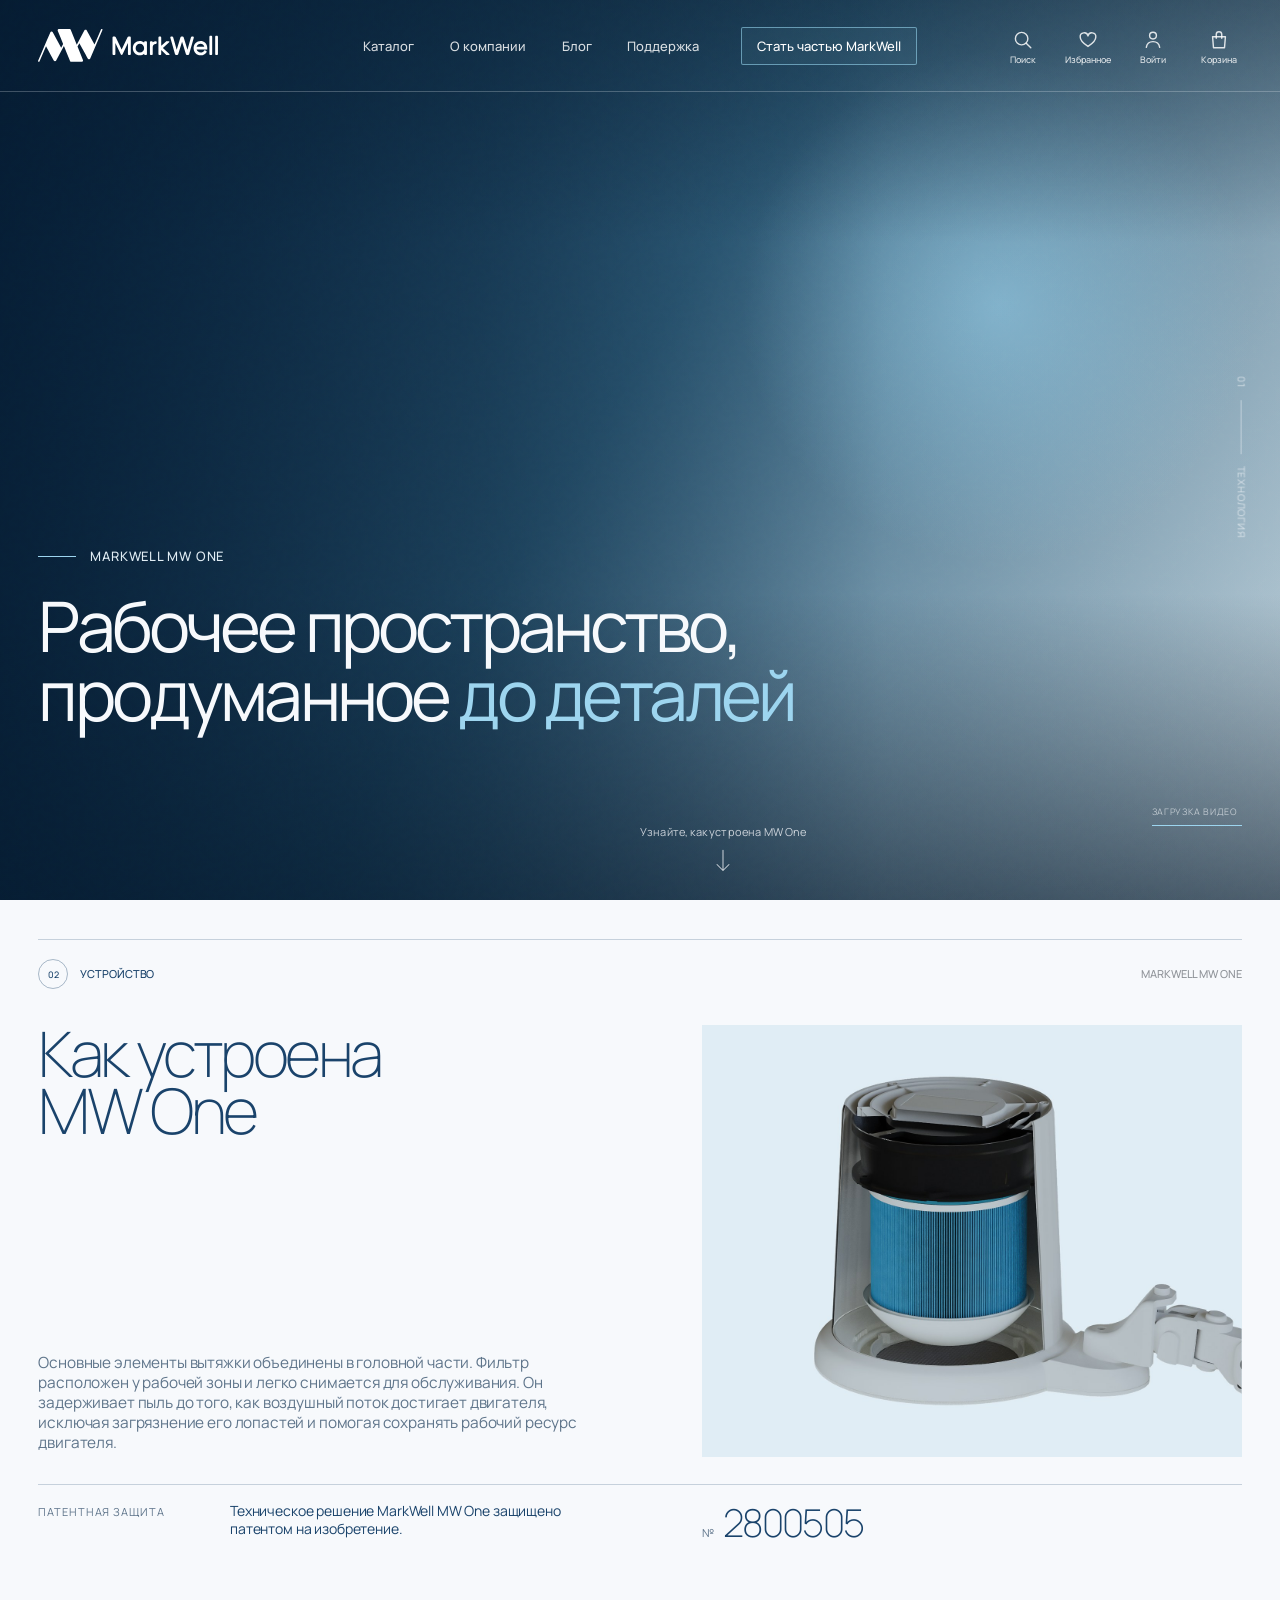
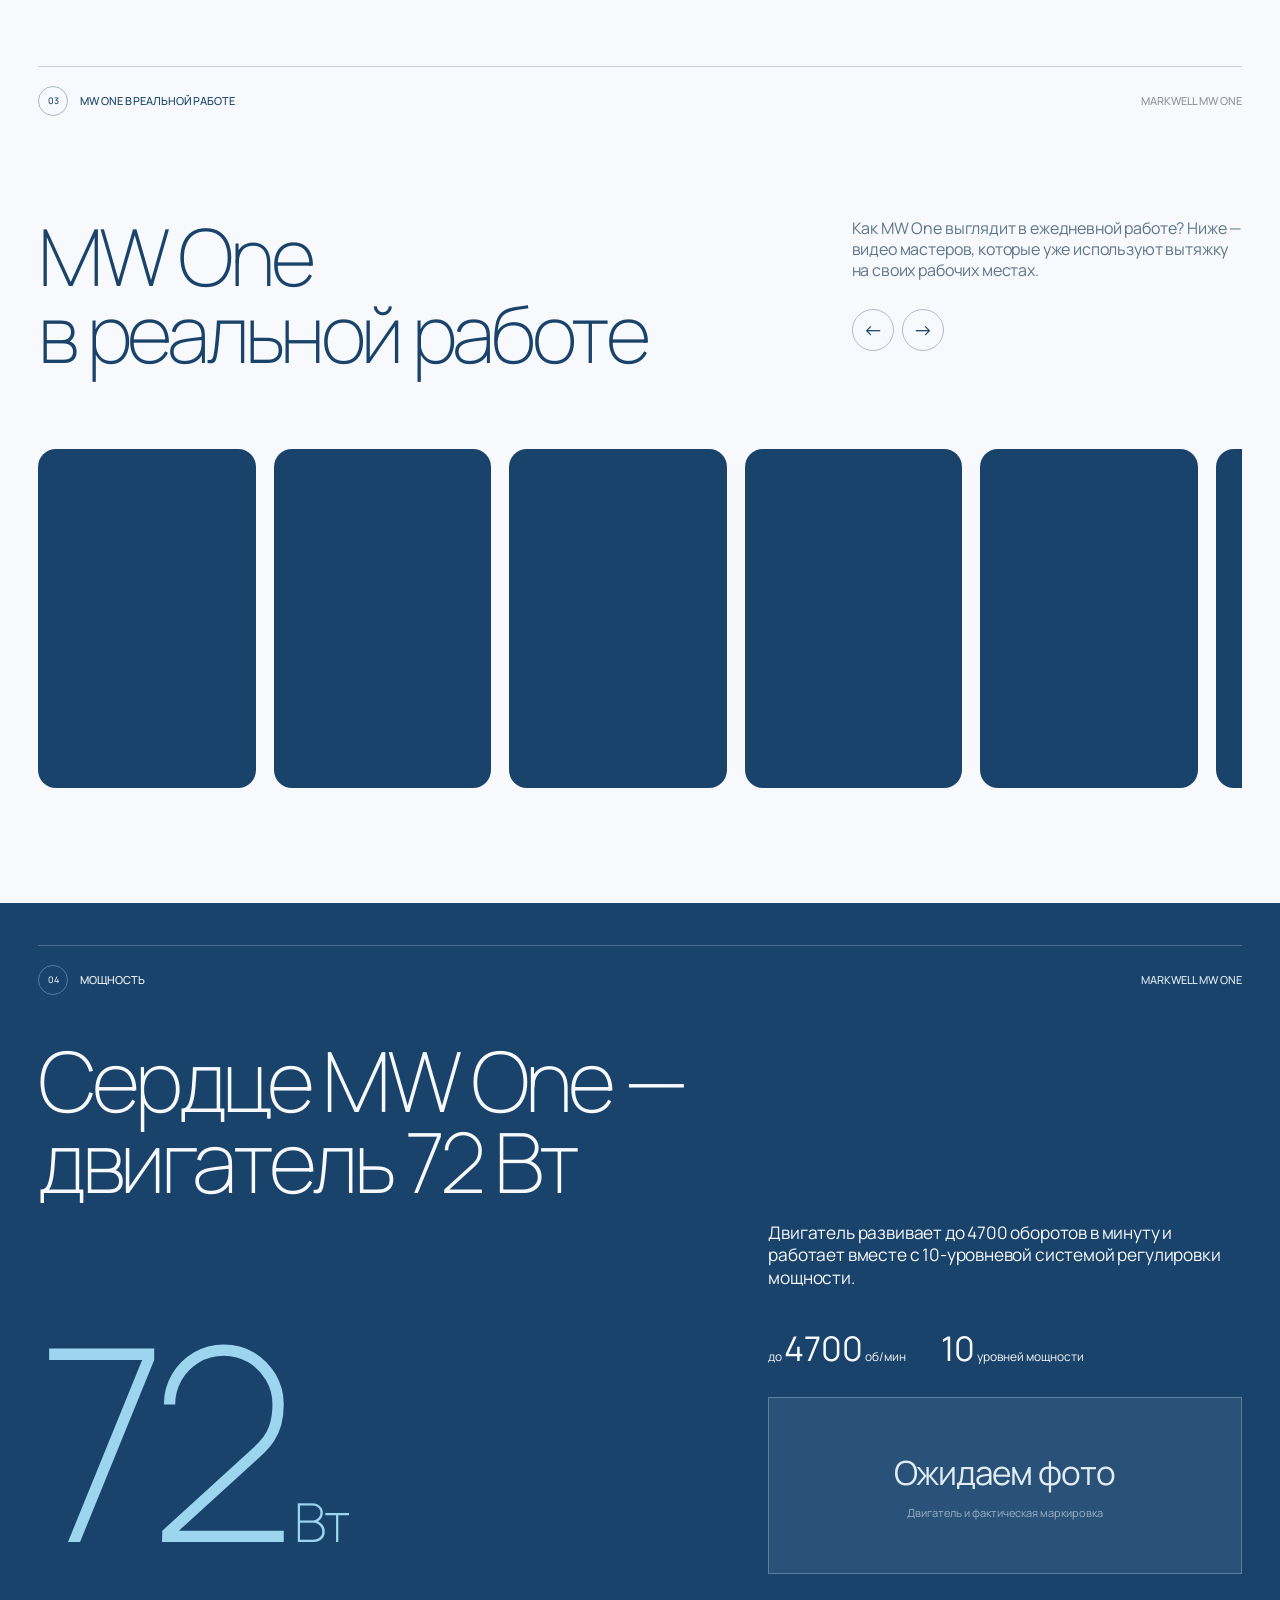
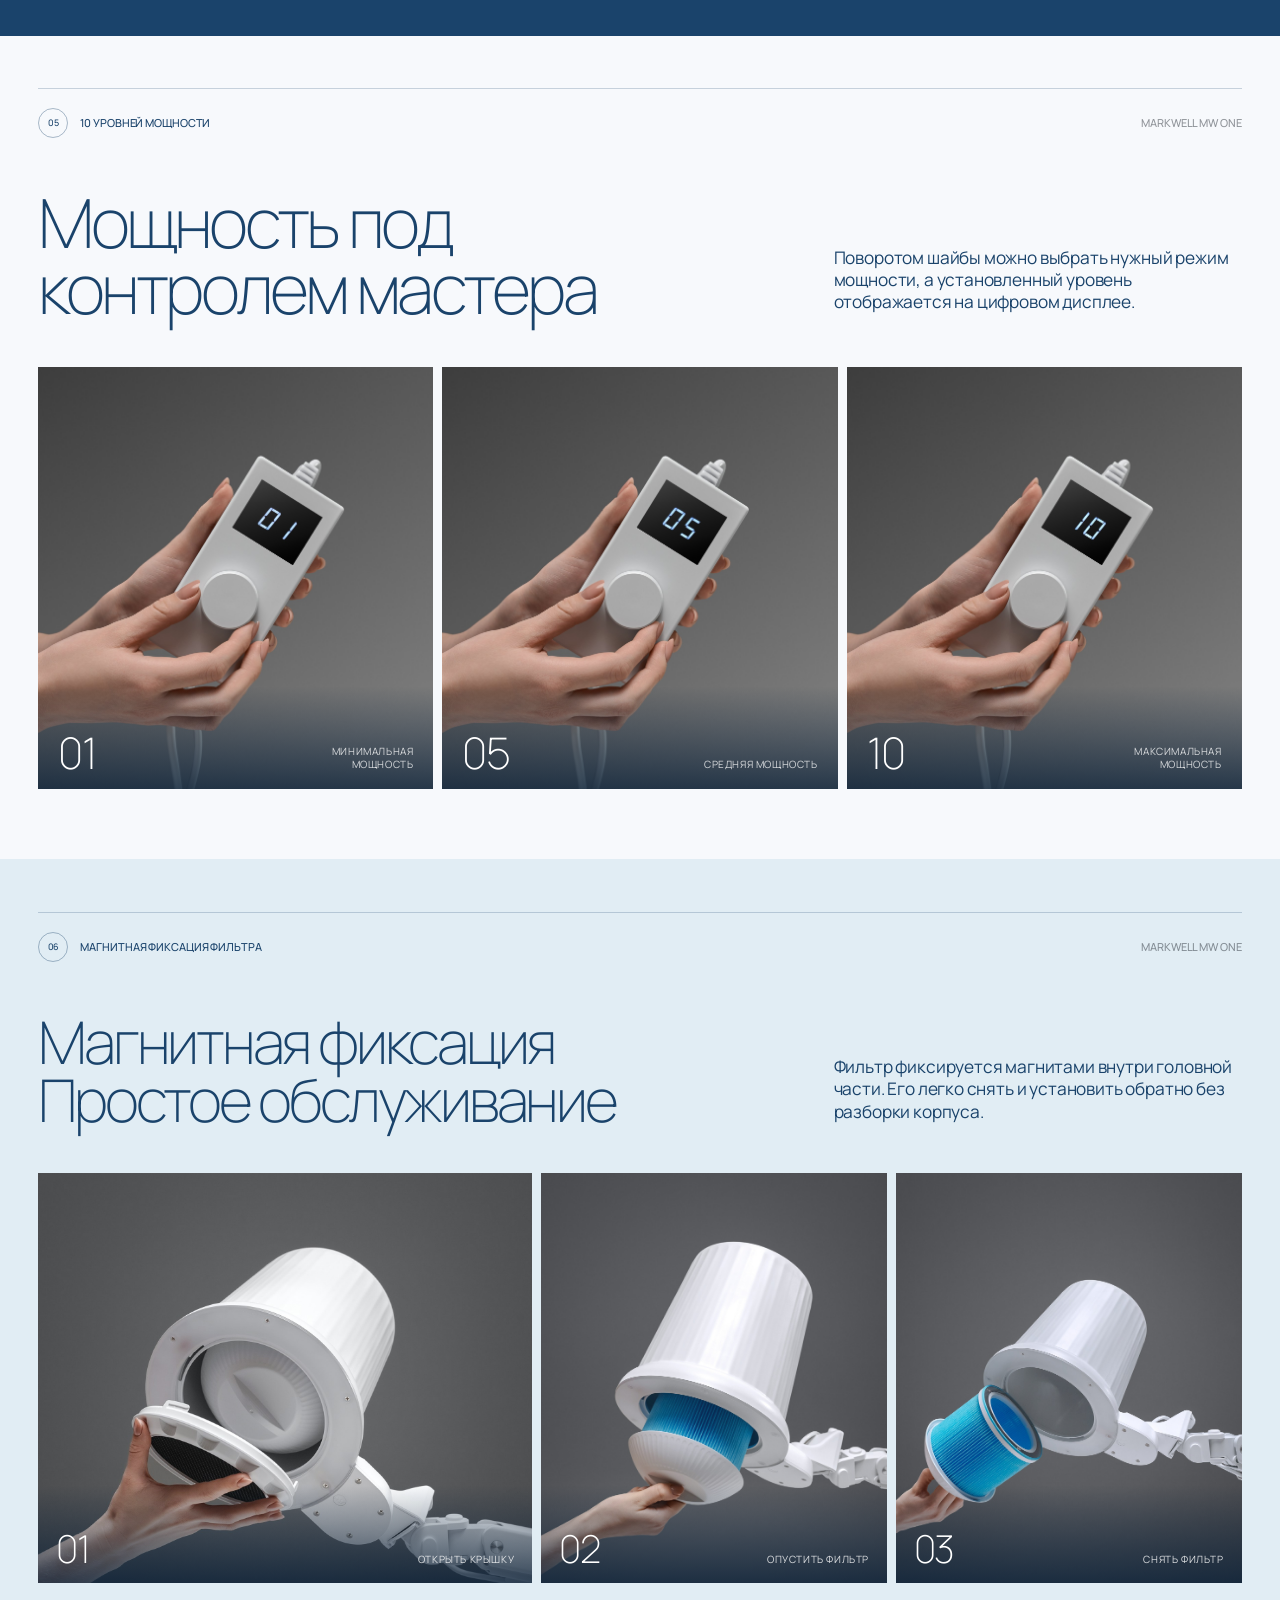
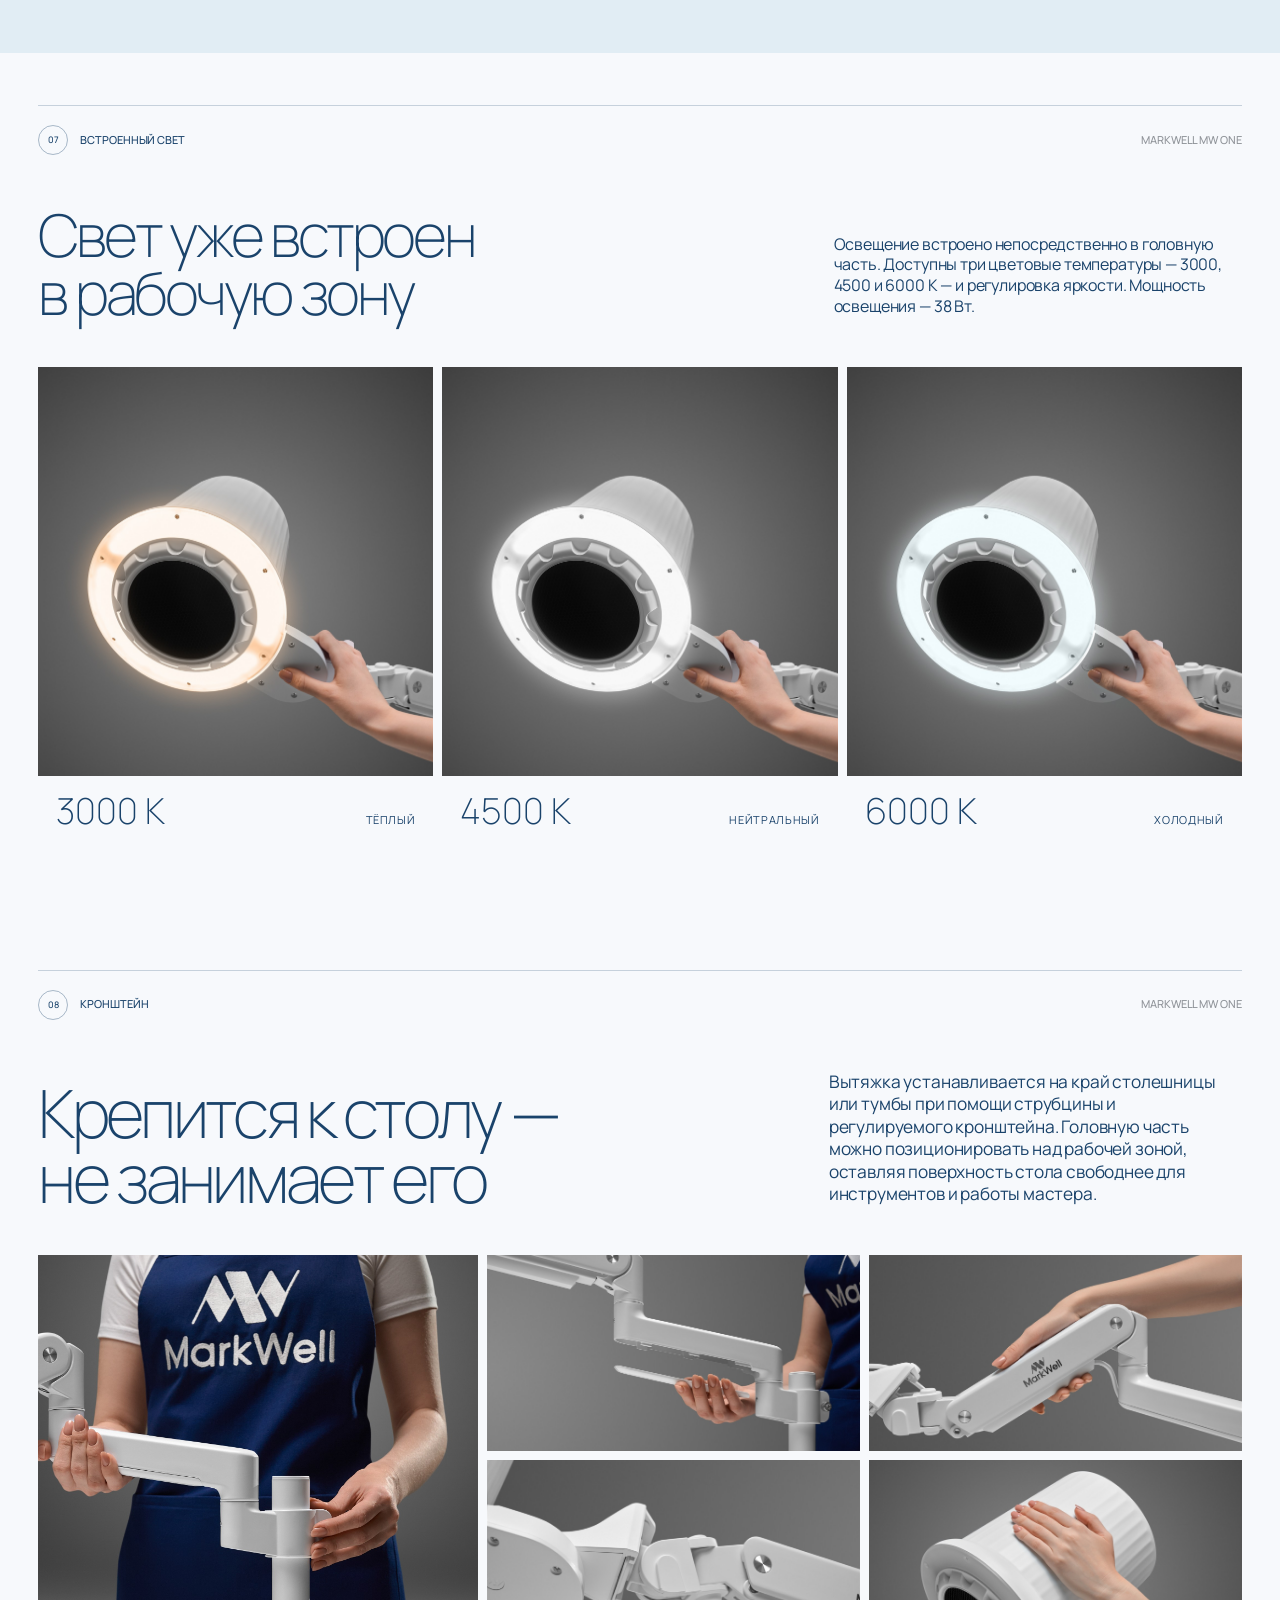
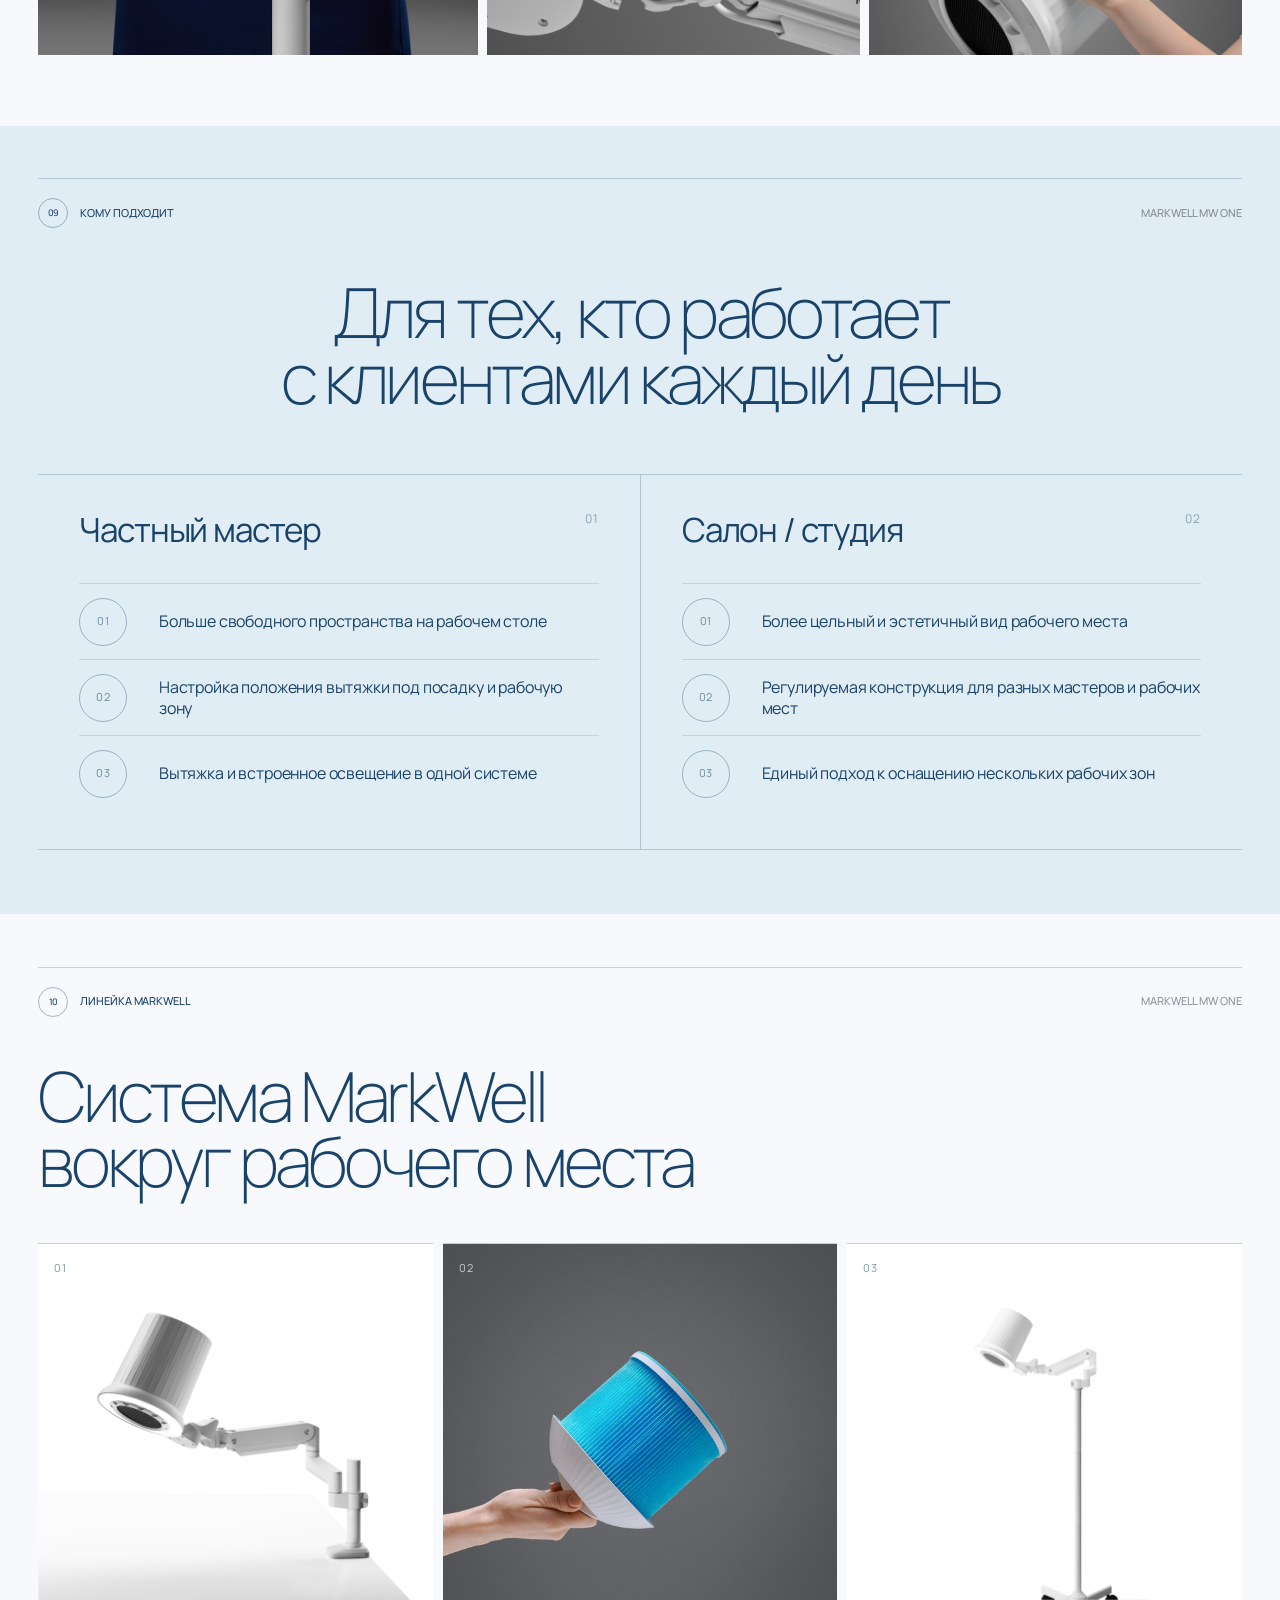
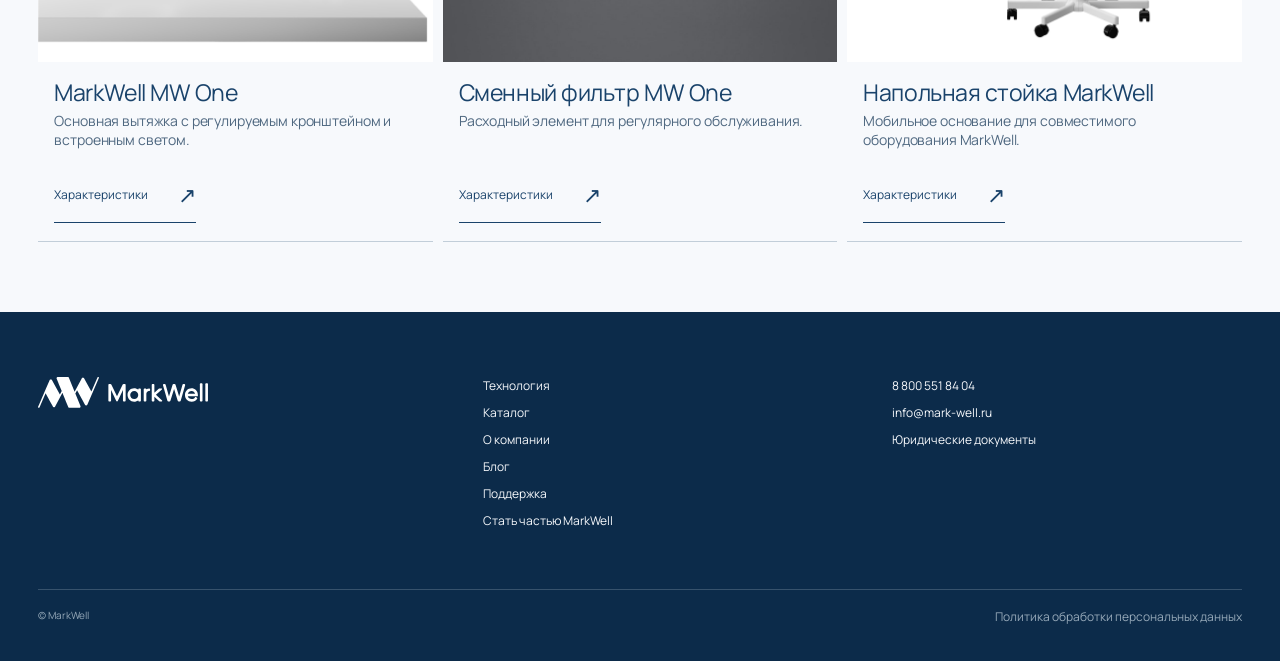
==== index.html @ 93ea646c "Enlarge construction block while keeping it within the viewport Co-Authored-By: Claude Opus 5 <norep" ====
<!doctype html>
<html lang="ru">
  <head>
    <meta charset="UTF-8" />
    <meta name="viewport" content="width=device-width, initial-scale=1" />
    <meta name="theme-color" content="#1a436b" />
    <meta
      name="description"
      content="MarkWell MW One — профессиональная система света и локальной вытяжки для рабочего места мастера."
    />
    <title>MarkWell MW One — рабочее пространство, продуманное до деталей</title>
    <link rel="preconnect" href="https://fonts.googleapis.com" />
    <link rel="preconnect" href="https://fonts.gstatic.com" crossorigin />
    <link
      href="https://fonts.googleapis.com/css2?family=Manrope:wght@200;400;500;600&display=swap"
      rel="stylesheet"
    />
    <link rel="stylesheet" href="styles.css?v=technology-4" />
  </head>
  <body>
    <main>
      <section class="hero" id="top" aria-labelledby="hero-title">
        <div class="hero__media" aria-hidden="true">
          <video
            class="hero__video"
            autoplay
            muted
            loop
            playsinline
            preload="auto"
            poster=""
          >
            <source
              src="https://framerusercontent.com/assets/6rur0k6cY2Ryn9ih0cZ1TvYo.mp4"
              type="video/mp4"
            />
          </video>
          <div class="hero__fallback">
</div>
          <div class="hero__veil">
</div>
          <div class="hero__grain">
</div>
        </div>

        <header class="header">
          <a class="brand" href="#top" aria-label="MarkWell — главная">
            <img class="brand__logo" src="assets/markwell-logo-white.svg" width="645" height="117" alt="MarkWell" />
          </a>

          <button class="menu-toggle" type="button" aria-expanded="false" aria-controls="main-nav">
            <span class="menu-toggle__label">Меню</span>
            <span class="menu-toggle__icon" aria-hidden="true">
<i>
</i>
<i>
</i>
</span>
          </button>

          <nav class="nav" id="main-nav" aria-label="Основная навигация">
            <a href="catalog.html">Каталог</a>
            <a href="company.html">О компании</a>
            <a href="blog.html">Блог</a>
            <a href="support.html">Поддержка</a>
            <a class="nav__cta" href="partners.html">Стать частью MarkWell</a>
          </nav>

          <div class="utility-nav" aria-label="Сервисы магазина">
            <button type="button" aria-label="Поиск">
              <svg viewBox="0 0 24 24" aria-hidden="true">
                <circle cx="10.5" cy="10.5" r="6.8" />
                <path d="m15.5 15.5 5 5" />
              </svg>
              <span>Поиск</span>
            </button>
            <button type="button" aria-label="Избранное">
              <svg viewBox="0 0 24 24" aria-hidden="true">
                <path d="M20.5 8.8c0 5-8.5 10.2-8.5 10.2S3.5 13.8 3.5 8.8A4.3 4.3 0 0 1 12 7.6a4.3 4.3 0 0 1 8.5 1.2Z" />
              </svg>
              <span>Избранное</span>
            </button>
            <button type="button" aria-label="Войти">
              <svg viewBox="0 0 24 24" aria-hidden="true">
                <circle cx="12" cy="7.2" r="3.7" />
                <path d="M4.7 20c.7-4 3.1-6.2 7.3-6.2s6.6 2.2 7.3 6.2" />
              </svg>
              <span>Войти</span>
            </button>
            <button type="button" aria-label="Корзина">
              <svg viewBox="0 0 24 24" aria-hidden="true">
                <path d="M5 8.5h14l-1 12H6l-1-12Z" />
                <path d="M9 10V6a3 3 0 0 1 6 0v4" />
              </svg>
              <span>Корзина</span>
            </button>
          </div>
        </header>

        <div class="hero__content">
          <p class="hero__eyebrow">MarkWell MW One</p>
          <h1 id="hero-title">
            Рабочее пространство,<br />
            продуманное <span>до деталей</span>
          </h1>
          
        </div>

        <div class="hero__index" aria-hidden="true">
          <span>01</span>
          <i>
</i>
          <span>Технология</span>
        </div>

        <a class="scroll-hint" href="#technology">
          <span>Узнайте, как устроена MW One</span>
          <svg viewBox="0 0 24 32">
            <path d="M12 1v27M4 20l8 8 8-8" />
          </svg>
        </a>

        <div class="video-status" aria-live="polite">Загрузка видео</div>
      </section>

<section class="brand-section tz-section " id="technology">
<div class="section-top reveal">
<p class="section-label">
<span>02</span> Устройство</p>
<p class="section-meta">MarkWell MW One</p>
</div>
<div class="tz-technology">
<div class="tz-technology__copy reveal">
<h2>Как устроена<br>MW One</h2>
<p class="tz-description">Основные элементы вытяжки объединены в головной части. Фильтр расположен у рабочей зоны и легко снимается для обслуживания. Он задерживает пыль до того, как воздушный поток достигает двигателя, исключая загрязнение его лопастей и помогая сохранять рабочий ресурс двигателя.</p>
</div>
<figure class="tz-media tz-technology__visual reveal">
<img src="assets/mw-one-internal-panel.jpg" width="1400" height="1120" alt="Внутреннее устройство головной части MarkWell MW One с фильтром" loading="lazy" />
</figure>
<div class="tz-patent reveal">
<div class="tz-patent__info">
<span class="tz-patent__label">Патентная защита</span>
<p class="tz-patent__text">Техническое решение MarkWell MW One защищено патентом на изобретение.</p>
</div>
<p class="tz-patent__number"><small>№</small>2800505</p>
</div>
</div>
</section>
<section class="brand-section tz-section" id="real-work">
<div class="section-top reveal">
<p class="section-label">
<span>03</span> MW One в реальной работе</p>
<p class="section-meta">MarkWell MW One</p>
</div>
<div class="section-heading reveal">
<h2>MW One<br>в реальной работе</h2>
<div class="real-work-intro">
<p>Как MW One выглядит в ежедневной работе? Ниже — видео мастеров, которые уже используют вытяжку на своих рабочих местах.</p>
<div class="tz-video-nav" aria-label="Прокрутка видеоленты">
<button type="button" data-video-scroll="prev" aria-label="Предыдущие видео"><span aria-hidden="true">←</span></button>
<button type="button" data-video-scroll="next" aria-label="Следующие видео"><span aria-hidden="true">→</span></button>
</div>
</div>
</div>
<div class="tz-videos reveal">
<figure class="tz-video-item">
<video playsinline preload="metadata" role="button" tabindex="0" aria-label="Воспроизвести видео работы MW One 1" src="https://framerusercontent.com/assets/eFOJJydHrpuk0RMkv7iAq9JcUo.mp4">
</video>
</figure>
<figure class="tz-video-item">
<video playsinline preload="metadata" role="button" tabindex="0" aria-label="Воспроизвести видео работы MW One 2" src="https://framerusercontent.com/assets/F35gZRMlf95Dw9szyWd6gHX7Vy0.mp4">
</video>
</figure>
<figure class="tz-video-item">
<video playsinline preload="metadata" role="button" tabindex="0" aria-label="Воспроизвести видео работы MW One 3" src="https://framerusercontent.com/assets/rh4FfUad49eVcN2hk7NqLmJ1Qqg.mp4">
</video>
</figure>
<figure class="tz-video-item">
<video playsinline preload="metadata" role="button" tabindex="0" aria-label="Воспроизвести видео работы MW One 4" src="https://framerusercontent.com/assets/Ux0R9fcbsbumbFOct6Xb2V55RM.mp4">
</video>
</figure>
<figure class="tz-video-item">
<video playsinline preload="metadata" role="button" tabindex="0" aria-label="Воспроизвести видео работы MW One 5" src="https://framerusercontent.com/assets/ujM8Mk9MSq0qYkT4r7JeilmuP54.mp4">
</video>
</figure>
<figure class="tz-video-item">
<video playsinline preload="metadata" role="button" tabindex="0" aria-label="Воспроизвести видео работы MW One 6" src="https://framerusercontent.com/assets/FM6FjXF7eiEcHy1u3t3JHBIWj74.mp4">
</video>
</figure>
<figure class="tz-video-item">
<video playsinline preload="metadata" role="button" tabindex="0" aria-label="Воспроизвести видео работы MW One 7" src="https://framerusercontent.com/assets/7csQTLBMAHS48hdyt0zp8oXlqXw.mp4">
</video>
</figure>
<figure class="tz-video-item">
<video playsinline preload="metadata" role="button" tabindex="0" aria-label="Воспроизвести видео работы MW One 8" src="https://framerusercontent.com/assets/ihDPllsRXC3lbYvmpgLXKxF5U.mp4">
</video>
</figure>
<figure class="tz-video-item">
<video playsinline preload="metadata" role="button" tabindex="0" aria-label="Воспроизвести видео работы MW One 9" src="https://framerusercontent.com/assets/0M8mDvV45LpOcGYH1gby8AWE.mp4">
</video>
</figure>
<figure class="tz-video-item">
<video playsinline preload="metadata" role="button" tabindex="0" aria-label="Воспроизвести видео работы MW One 10" src="https://framerusercontent.com/assets/No81GRtNQjFtxB2q1ctCMcyUZQ.mp4">
</video>
</figure>
</div>
</section>
<section class="brand-section tz-section tz-power" id="power">
<div class="section-top reveal">
<p class="section-label">
<span>04</span> Мощность</p>
<p class="section-meta">MarkWell MW One</p>
</div>
<h2 class="reveal">Сердце MW One —<br>двигатель 72 Вт</h2>
<div class="tz-power-layout reveal">
<div class="tz-big">72<span>Вт</span>
</div>
<div>
<p class="tz-description">Двигатель развивает до 4700 оборотов в минуту и работает вместе с 10-уровневой системой регулировки мощности.</p>
<div class="tz-spec">
<span>до <strong>4700</strong> об/мин</span>
<span>
<strong>10</strong> уровней мощности</span>
</div>
<div class="photo-placeholder photo-placeholder--wide" role="img" aria-label="Ожидаем предметное фото двигателя с маркировкой">
<span>Ожидаем фото</span>
<small>Двигатель и фактическая маркировка</small>
</div>
</div>
</div>
</section>
<section class="brand-section tz-section tz-control" id="control">
<div class="section-top reveal">
<p class="section-label">
<span>05</span> 10 уровней мощности</p>
<p class="section-meta">MarkWell MW One</p>
</div>
<div class="tz-control-intro reveal">
<div>
<h2>Мощность под<br>контролем мастера</h2>
</div>
<p class="tz-description">Поворотом шайбы можно выбрать нужный режим мощности, а установленный уровень отображается на цифровом дисплее.</p>
</div>
<div class="tz-control-sequence reveal" aria-label="Уровни мощности регулятора MW One">
<figure>
<img src="assets/power-level-01.jpg" alt="Регулятор MW One на первом уровне мощности" loading="lazy" />
<figcaption><span>01</span><small>Минимальная мощность</small></figcaption>
</figure>
<figure>
<img src="assets/power-level-05.jpg" alt="Регулятор MW One на пятом уровне мощности" loading="lazy" />
<figcaption><span>05</span><small>Средняя мощность</small></figcaption>
</figure>
<figure>
<img src="assets/power-level-10.jpg" alt="Регулятор MW One на десятом уровне мощности" loading="lazy" />
<figcaption><span>10</span><small>Максимальная мощность</small></figcaption>
</figure>
</div>
</section>
<section class="brand-section tz-section tz-ice" id="filter">
<div class="section-top reveal">
<p class="section-label">
<span>06</span> Магнитная фиксация фильтра</p>
<p class="section-meta">MarkWell MW One</p>
</div>
<div class="tz-filter-intro reveal">
<div>
<h2>Магнитная фиксация<br>Простое обслуживание</h2>
</div>
<p class="tz-description">Фильтр фиксируется магнитами внутри головной части. Его легко снять и установить обратно без разборки корпуса.</p>
</div>
<div class="tz-filter-sequence reveal" aria-label="Последовательность снятия фильтра MW One">
<figure class="tz-filter-sequence__wide">
<img src="assets/filter-step-01.jpg" alt="Открытие нижней крышки головной части MW One" loading="lazy" />
<figcaption><span>01</span><small>Открыть крышку</small></figcaption>
</figure>
<figure>
<img src="assets/filter-step-02.jpg" alt="Извлечение фильтра из головной части MW One" loading="lazy" />
<figcaption><span>02</span><small>Опустить фильтр</small></figcaption>
</figure>
<figure>
<img src="assets/filter-step-03.jpg" alt="Снятый фильтр MW One" loading="lazy" />
<figcaption><span>03</span><small>Снять фильтр</small></figcaption>
</figure>
</div>
</section>
<section class="brand-section tz-section" id="light">
<div class="section-top reveal">
<p class="section-label">
<span>07</span> Встроенный свет</p>
<p class="section-meta">MarkWell MW One</p>
</div>
<div class="section-heading reveal">
<h2>Свет уже встроен<br>в рабочую зону</h2>
<p>Освещение встроено непосредственно в головную часть. Доступны три цветовые температуры — 3000, 4500 и 6000 К — и регулировка яркости. Мощность освещения — 38 Вт.</p>
</div>
<div class="tz-light-grid reveal">
<figure class="tz-light">
<img src="assets/light-warm.jpg" alt="Тёплый свет MW One, 3000 К" loading="lazy" />
<figcaption>
<strong>3000 К</strong>
<span>Тёплый</span>
</figcaption>
</figure>
<figure class="tz-light">
<img src="assets/light-neutral.jpg" alt="Нейтральный свет MW One, 4500 К" loading="lazy" />
<figcaption>
<strong>4500 К</strong>
<span>Нейтральный</span>
</figcaption>
</figure>
<figure class="tz-light">
<img src="assets/light-cool.jpg" alt="Холодный свет MW One, 6000 К" loading="lazy" />
<figcaption>
<strong>6000 К</strong>
<span>Холодный</span>
</figcaption>
</figure>
</div>
</section>
<section class="brand-section tz-section " id="bracket">
<div class="section-top reveal">
<p class="section-label">
<span>08</span> Кронштейн</p>
<p class="section-meta">MarkWell MW One</p>
</div>
<div class="tz-bracket-intro reveal">
<div>
<h2>
<span class="heading-line">Крепится к столу —</span>
<span class="heading-line">не занимает его</span>
</h2>
</div>
<p class="tz-description">Вытяжка устанавливается на край столешницы или тумбы при помощи струбцины и регулируемого кронштейна. Головную часть можно позиционировать над рабочей зоной, оставляя поверхность стола свободнее для инструментов и работы мастера.</p>
</div>
<div class="tz-bracket-gallery reveal" aria-label="Кронштейн и соединения MW One">
<figure class="tz-bracket-gallery__hero">
<img src="assets/bracket-1.jpg" alt="Установка кронштейна MW One на стол" loading="lazy" />
</figure>
<figure><img src="assets/bracket-2.jpg" alt="Нижняя секция регулируемого кронштейна MW One" loading="lazy" /></figure>
<figure><img src="assets/bracket-3.jpg" alt="Поворотный шарнир кронштейна MW One" loading="lazy" /></figure>
<figure><img src="assets/bracket-4.jpg" alt="Соединение головной части с кронштейном MW One" loading="lazy" /></figure>
<figure><img src="assets/bracket-5.jpg" alt="Регулировка положения головной части MW One" loading="lazy" /></figure>
</div>
</section>
<section class="brand-section tz-section tz-ice" id="audience">
<div class="section-top reveal">
<p class="section-label">
<span>09</span> Кому подходит</p>
<p class="section-meta">MarkWell MW One</p>
</div>
<h2 class="reveal">Для тех, кто работает<br>с клиентами каждый день</h2>
<div class="tz-audience reveal">
<article>
<p class="tz-audience__type">01</p>
<h3>Частный мастер</h3>
<ul class="tz-audience__offers">
<li><span class="tz-audience__icon" aria-hidden="true">01</span><p>Больше свободного пространства на рабочем столе</p></li>
<li><span class="tz-audience__icon" aria-hidden="true">02</span><p>Настройка положения вытяжки под посадку и рабочую зону</p></li>
<li><span class="tz-audience__icon" aria-hidden="true">03</span><p>Вытяжка и встроенное освещение в одной системе</p></li>
</ul>
</article>
<article>
<p class="tz-audience__type">02</p>
<h3>Салон / студия</h3>
<ul class="tz-audience__offers">
<li><span class="tz-audience__icon" aria-hidden="true">01</span><p>Более цельный и эстетичный вид рабочего места</p></li>
<li><span class="tz-audience__icon" aria-hidden="true">02</span><p>Регулируемая конструкция для разных мастеров и рабочих мест</p></li>
<li><span class="tz-audience__icon" aria-hidden="true">03</span><p>Единый подход к оснащению нескольких рабочих зон</p></li>
</ul>
</article>
</div>
</section>
<section class="brand-section tz-section" id="catalog">
<div class="section-top reveal">
<p class="section-label">
<span>10</span> Линейка MarkWell</p>
<p class="section-meta">MarkWell MW One</p>
</div>
<h2 class="reveal">Система MarkWell<br>вокруг рабочего места</h2>
<div class="tz-products reveal">
<article>
<div class="tz-product-media"><img src="assets/catalog-mw-one.jpg" alt="Вытяжка MarkWell MW One с регулируемым кронштейном" loading="lazy" /></div>
<h3>MarkWell MW One</h3>
<p>Основная вытяжка с регулируемым кронштейном и встроенным светом.</p>
<a class="text-link" href="catalog.html#mw-one-product">Характеристики <span aria-hidden="true">↗</span>
</a>
</article>
<article>
<div class="tz-product-media"><img class="tz-product-filter" src="assets/catalog-filter.jpg" alt="Сменный фильтр MW One" loading="lazy" /></div>
<h3>Сменный фильтр MW One</h3>
<p>Расходный элемент для регулярного обслуживания.</p>
<a class="text-link" href="catalog.html#filter-product">Характеристики <span aria-hidden="true">↗</span>
</a>
</article>
<article>
<div class="tz-product-media"><img src="assets/catalog-stand.jpg" alt="Напольная стойка MarkWell на колёсах" loading="lazy" /></div>
<h3>Напольная стойка MarkWell</h3>
<p>Мобильное основание для совместимого оборудования MarkWell.</p>
<a class="text-link" href="catalog.html#stand-product">Характеристики <span aria-hidden="true">↗</span>
</a>
</article>
</div>
</section>
</main>
<footer class="site-footer">
<div class="site-footer__grid">
<a href="#top"><img src="assets/markwell-logo-white.svg" width="645" height="117" alt="MarkWell"></a>
<nav aria-label="Разделы сайта"><a href="#technology">Технология</a><a href="catalog.html">Каталог</a><a href="company.html">О компании</a><a href="blog.html">Блог</a><a href="support.html">Поддержка</a><a href="partners.html">Стать частью MarkWell</a></nav>
<div class="site-footer__contacts"><a href="tel:88005518404">8 800 551 84 04</a><a href="mailto:info@mark-well.ru">info@mark-well.ru</a><a href="legal.html">Юридические документы</a></div>
</div>
<div class="site-footer__bottom"><span>© MarkWell</span><a href="legal.html#privacy">Политика обработки персональных данных</a></div>
</footer>
<dialog class="product-dialog" id="product-dialog">
<button class="dialog-close" type="button" aria-label="Закрыть">×</button>
<div id="product-dialog-content">
</div>
</dialog>
<script src="script.js?v=video-click-3">
</script>
</body>
</html>
---- styles.css ----
:root {
  --deep-ocean: #1a436b;
  --atlantic-blue: #244765;
  --ice-cloud: #e1edf4;
  --clear-sky: #9dd5ef;
  --cloud-white: #f7f9fc;
  --ink: #20262d;
  --edge: clamp(20px, 3vw, 52px);
}

*,
*::before,
*::after {
  box-sizing: border-box;
}

html {
  background: var(--deep-ocean);
  scroll-behavior: smooth;
}

body {
  margin: 0;
  min-width: 320px;
  color: var(--cloud-white);
  background: var(--deep-ocean);
  font-family: "Manrope", sans-serif;
  -webkit-font-smoothing: antialiased;
}

button,
a {
  color: inherit;
  font: inherit;
}

.brand-section { padding: 70px var(--edge) 100px; color: var(--deep-ocean); background: var(--cloud-white); }
.section-top { display: flex; justify-content: space-between; gap: 24px; align-items: center; border-top: 1px solid #1a436b30; padding-top: 20px; margin-bottom: 75px; }
.brand-section h2, .closing h2 { margin: 0; font-size: clamp(44px, 5.8vw, 92px); font-weight: 200; line-height: .94; letter-spacing: -.03em; }
.brand-section p { line-height: 1.3; letter-spacing: -.01em; }
.overline { font-size: 11px; text-transform: uppercase; letter-spacing: .08em !important; margin: 0 0 28px; }
.care-grid { display: grid; grid-template-columns: 1.2fr 1fr; gap: 8vw; align-items: center; }
.editorial-photo, .workspace-photo, .product-photo { margin: 0; }
.editorial-photo img { display: block; width: 100%; height: 650px; max-height: 55vw; object-fit: cover; object-position: 60% center; }
.editorial-photo figcaption { margin-top: 14px; color: #5f758b; font-size: 11px; }
.editorial-copy > p:not(.overline) { max-width: 380px; margin: 30px 0; font-size: 16px; color: #5f758b; }
.quiet-note { display: flex; flex-direction: column; gap: 10px; padding: 22px 0; border-top: 1px solid #1a436b30; font-size: 13px; }
.text-link { display: inline-flex; align-items: center; justify-content: space-between; gap: 30px; margin-top: 24px; padding: 12px 0; border-bottom: 1px solid currentColor; text-decoration: none; font-size: 13px; }
.text-link span { font-size: 22px; transition: transform .2s; }.text-link:hover span { transform: translate(3px,-3px); }
.workspace { background: var(--ice-cloud); }
.section-heading { display: grid; grid-template-columns: 1.4fr 1fr; align-items: end; gap: 12vw; margin-bottom: 48px; }
.section-heading > p { max-width: 410px; margin: 0; font-size: 16px; }
.workspace-photo { position: relative; }
.workspace-photo img { display: block; width: 100%; aspect-ratio: 2 / 1; object-fit: cover; object-position: center 61%; }
.workspace-photo figcaption { position: absolute; bottom: 24px; left: 24px; padding: 8px 12px; background: #f7f9fce6; font-size: 10px; }
.principles { display: grid; grid-template-columns: repeat(3,1fr); margin-top: 42px; }
.principles > div { padding: 0 30px; border-left: 1px solid #1a436b30; }.principles > div:first-child { padding-left: 0; border: 0; }
.principles span { font-size: 11px; }.principles h3 { font-size: 23px; font-weight: 400; letter-spacing: -.02em; margin: 28px 0 12px; }.principles p { max-width: 310px; font-size: 14px; color: #5f758b; }
.philosophy { background: var(--deep-ocean); color: var(--cloud-white); padding-bottom: 70px; }
.philosophy .section-top { border-color: #9dd5ef50; }.philosophy .section-label span { border-color: #9dd5ef70; color: var(--clear-sky); }.philosophy .section-meta { color: #e1edf4a0; }
.philosophy h2 { font-size: clamp(50px,7.2vw,116px); line-height: 1; }.philosophy h2 em { font-style: normal; color: var(--clear-sky); }
.philosophy-bottom { display: flex; justify-content: space-between; align-items: end; gap: 40px; margin-top: 75px; }.philosophy-bottom img { width: 180px; height: auto; }.philosophy-bottom p { max-width: 410px; font-size: 15px; color: var(--ice-cloud); margin: 0; }
.product-layout { display: grid; grid-template-columns: .8fr 1.3fr; gap: 6vw; align-items: center; }.product-copy h2 { font-size: clamp(68px,8vw,125px); }.product-lead { font-size: 25px; }.product-copy > p:not(.overline):not(.product-lead) { max-width: 360px; font-size: 15px; color: #5f758b; }
.product-features { list-style: none; padding: 0; margin: 30px 0; max-width: 370px; }.product-features li { border-top: 1px solid #1a436b30; padding: 14px 0; font-size: 13px; }
.solid-link { display: inline-flex; gap: 34px; align-items: center; background: var(--deep-ocean); color: white; padding: 17px 23px; text-decoration: none; font-size: 13px; }.solid-link:hover { background: var(--atlantic-blue); }
.product-photo { overflow: hidden; background: var(--ice-cloud); }.product-photo img { display: block; width: 100%; aspect-ratio: 1 / 1; object-fit: cover; object-position: 27% center; }.product-photo figcaption { padding: 18px 24px; font-size: 11px; }
.support { padding-top: 0; }.support-layout { display: grid; grid-template-columns: 1fr 1fr; gap: 9vw; }.faq details { border-top: 1px solid #1a436b40; }.faq details:last-child { border-bottom: 1px solid #1a436b40; }.faq summary { list-style: none; cursor: pointer; padding: 25px 0; display: flex; align-items: center; justify-content: space-between; gap: 20px; font-size: 16px; }.faq summary::-webkit-details-marker { display: none; }.faq summary span { font-size: 24px; font-weight: 200; }.faq details[open] summary span { transform: rotate(45deg); }.faq details p { margin: 0 40px 25px 0; font-size: 14px; color: #5f758b; }
.closing { position: relative; min-height: 520px; color: var(--deep-ocean); background: var(--ice-cloud); overflow: hidden; }.closing > img { position: absolute; width: 100%; height: 100%; object-fit: cover; }.closing-copy { position: relative; padding: 100px var(--edge); }.closing h2 { max-width: 70%; }.closing .text-link { margin-top: 40px; }
.footer { padding: 35px var(--edge); display: flex; align-items: center; justify-content: space-between; gap: 24px; font-size: 11px; }.footer img { display: block; width: 160px; height: auto; }.footer a { text-decoration: none; }.footer p { color: var(--ice-cloud); }
summary:focus-visible, .text-link:focus-visible, .solid-link:focus-visible { outline: 2px solid var(--clear-sky); outline-offset: 5px; }
@media(max-width:900px) { .care-grid { gap: 5vw; }.editorial-photo img { height: 520px; max-height: none; }.principles h3 { font-size: 20px; }.section-heading { gap: 6vw; }.product-layout { gap: 4vw; } }
@media(max-width:640px) { .brand-section { padding: 45px var(--edge) 65px; }.section-top { margin-bottom: 40px; }.section-top .section-meta { display: none; }.care-grid,.section-heading,.product-layout,.support-layout { grid-template-columns: 1fr; gap: 35px; }.editorial-photo img { height: auto; aspect-ratio: 4 / 3; }.editorial-copy { padding-top: 8px; }.brand-section h2,.closing h2 { font-size: 48px; }.section-heading > p { font-size: 15px; }.workspace-photo img { aspect-ratio: 4 / 3; object-position: 65% center; }.workspace-photo figcaption { left: 12px; bottom: 12px; font-size: 9px; }.principles { grid-template-columns: 1fr; margin-top: 26px; }.principles > div,.principles > div:first-child { border: 0; border-top: 1px solid #1a436b30; padding: 22px 0 8px; }.principles h3 { margin-top: 16px; }.philosophy h2 { font-size: 46px; }.philosophy-bottom { flex-direction: column; align-items: start; margin-top: 45px; }.product-copy h2 { font-size: 80px; }.product-photo { grid-row: 1; }.product-photo img { aspect-ratio: 4 / 3; }.support { padding-top: 0; }.faq summary { font-size: 14px; }.closing { min-height: 450px; }.closing > img { object-position: 65% center; opacity: .65; }.closing-copy { padding: 65px var(--edge); }.closing h2 { max-width: 100%; }.footer { flex-wrap: wrap; }.footer p { order: 3; width: 100%; margin: 0; } }

.hero {
  position: relative;
  isolation: isolate;
  min-height: 100svh;
  overflow: hidden;
  background: var(--deep-ocean);
}

.hero__media,
.hero__video,
.hero__fallback,
.hero__veil,
.hero__grain {
  position: absolute;
  inset: 0;
  width: 100%;
  height: 100%;
}

.hero__media {
  z-index: -2;
  background: var(--deep-ocean);
}

.hero__video {
  z-index: 1;
  object-fit: cover;
  object-position: center;
  opacity: 0;
  filter: saturate(0.84) contrast(1.02);
  transition: opacity 1.1s cubic-bezier(0.22, 1, 0.36, 1);
}

.hero.is-ready .hero__video {
  opacity: 1;
}

.hero__fallback {
  background:
    radial-gradient(circle at 78% 34%, rgba(157, 213, 239, 0.7), transparent 22%),
    linear-gradient(122deg, #0c2d50 0%, #376987 47%, #dbeaf1 100%);
}

.hero__veil {
  z-index: 2;
  background:
    linear-gradient(90deg, rgba(5, 27, 49, 0.88) 0%, rgba(8, 34, 57, 0.57) 38%, rgba(13, 42, 67, 0.1) 69%),
    linear-gradient(180deg, rgba(8, 26, 43, 0.5) 0%, transparent 27%, transparent 66%, rgba(5, 22, 39, 0.63) 100%);
}

.hero__grain {
  z-index: 3;
  opacity: 0.13;
  pointer-events: none;
  background-image: url("data:image/svg+xml,%3Csvg viewBox='0 0 180 180' xmlns='http://www.w3.org/2000/svg'%3E%3Cfilter id='n'%3E%3CfeTurbulence type='fractalNoise' baseFrequency='.86' numOctaves='3' stitchTiles='stitch'/%3E%3C/filter%3E%3Crect width='100%25' height='100%25' filter='url(%23n)' opacity='.28'/%3E%3C/svg%3E");
  mix-blend-mode: soft-light;
}

.header {
  position: absolute;
  z-index: 10;
  top: 0;
  left: 0;
  display: grid;
  grid-template-columns: 1fr auto 1fr;
  align-items: center;
  width: 100%;
  min-height: 92px;
  padding: 0 var(--edge);
  border-bottom: 1px solid rgba(247, 249, 252, 0.24);
  animation: reveal-down 0.9s 0.08s both;
}

.brand {
  position: relative;
  z-index: 2;
  display: inline-flex;
  align-items: center;
  justify-self: start;
  gap: 10px;
  color: #fff;
  font-size: 18px;
  font-weight: 600;
  letter-spacing: -0.04em;
  text-decoration: none;
}

.brand__logo {
  display: block;
  width: 180px;
  height: auto;
}

.nav {
  display: flex;
  align-items: center;
  justify-self: center;
  gap: clamp(24px, 2.8vw, 48px);
}

.nav a {
  position: relative;
  padding: 10px 0;
  color: rgba(255, 255, 255, 0.84);
  font-size: 13px;
  font-weight: 500;
  text-decoration: none;
}

.nav a::after {
  position: absolute;
  right: 0;
  bottom: 4px;
  left: 0;
  height: 1px;
  content: "";
  background: var(--clear-sky);
  transform: scaleX(0);
  transform-origin: right;
  transition: transform 0.35s ease;
}

.nav a:hover::after,
.nav a:focus-visible::after {
  transform: scaleX(1);
  transform-origin: left;
}

.nav .nav__cta {
  margin-left: 6px;
  padding: 9px 15px;
  border: 1px solid rgba(152, 216, 239, 0.58);
  border-radius: 2px;
  color: #fff;
  background: rgba(152, 216, 239, 0.06);
  transition: border-color 0.25s ease, background 0.25s ease;
}

.nav .nav__cta::after {
  display: none;
}

.nav .nav__cta:hover,
.nav .nav__cta:focus-visible {
  border-color: var(--clear-sky);
  background: rgba(152, 216, 239, 0.14);
}

.utility-nav {
  display: flex;
  align-items: center;
  justify-self: end;
  gap: clamp(14px, 1.5vw, 26px);
}

.utility-nav button {
  display: inline-flex;
  flex-direction: column;
  align-items: center;
  gap: 4px;
  min-width: 46px;
  padding: 5px 0 3px;
  color: rgba(255, 255, 255, 0.84);
  border: 0;
  background: transparent;
  cursor: pointer;
  transition: color 0.25s ease, transform 0.25s ease;
}

.utility-nav button:hover,
.utility-nav button:focus-visible {
  color: var(--clear-sky);
  transform: translateY(-2px);
}

.utility-nav svg {
  width: 22px;
  height: 22px;
  fill: none;
  stroke: currentColor;
  stroke-width: 1.55;
  stroke-linecap: round;
  stroke-linejoin: round;
}

.utility-nav span {
  font-size: 9px;
  font-weight: 500;
  line-height: 1;
}

.menu-toggle {
  display: none;
  border: 0;
  background: transparent;
}

.hero__content {
  position: absolute;
  z-index: 4;
  left: var(--edge);
  bottom: clamp(155px, 19vh, 224px);
  max-width: min(1080px, calc(100vw - var(--edge) * 2));
}

.hero__eyebrow,
.hero__note,
.hero h1 {
  margin: 0;
}

.hero__eyebrow {
  display: flex;
  align-items: center;
  gap: 14px;
  margin-bottom: clamp(20px, 3vh, 32px);
  color: var(--ice-cloud);
  font-size: 13px;
  font-weight: 500;
  letter-spacing: 0.06em;
  text-transform: uppercase;
  animation: reveal-up 0.9s 0.32s both;
}

.hero__eyebrow::before {
  width: 38px;
  height: 1px;
  content: "";
  background: var(--clear-sky);
}

.hero h1 {
  max-width: 1060px;
  font-size: clamp(48px, 5.45vw, 88px);
  font-weight: 400;
  line-height: 0.98;
  letter-spacing: -0.055em;
  text-wrap: balance;
  animation: reveal-up 1s 0.43s both;
}

.hero h1 span {
  color: var(--clear-sky);
}

.hero__note {
  margin-top: 28px;
  color: rgba(247, 249, 252, 0.74);
  font-size: 14px;
  letter-spacing: 0.02em;
  animation: reveal-up 0.9s 0.58s both;
}

.hero__index {
  position: absolute;
  z-index: 4;
  top: 50%;
  right: var(--edge);
  display: flex;
  align-items: center;
  gap: 12px;
  color: rgba(247, 249, 252, 0.67);
  font-size: 10px;
  letter-spacing: 0.08em;
  text-transform: uppercase;
  transform: rotate(90deg) translateX(50%);
  transform-origin: right center;
  animation: reveal-index 1s 0.8s both;
}

.hero__index i {
  display: block;
  width: 54px;
  height: 1px;
  background: rgba(247, 249, 252, 0.45);
}

.scroll-hint {
  position: absolute;
  z-index: 4;
  bottom: 26px;
  left: 50%;
  display: flex;
  flex-direction: column;
  align-items: center;
  gap: 10px;
  color: rgba(247, 249, 252, 0.78);
  font-size: 11px;
  letter-spacing: 0.015em;
  text-decoration: none;
  transform: translateX(-50%);
  animation: reveal-up 0.9s 0.78s both;
}

.scroll-hint svg {
  width: 18px;
  height: 25px;
  fill: none;
  stroke: currentColor;
  stroke-width: 1.35;
  stroke-linecap: round;
  stroke-linejoin: round;
  animation: drift-down 1.8s ease-in-out infinite;
}

.video-status {
  position: absolute;
  z-index: 6;
  right: var(--edge);
  bottom: 74px;
  overflow: hidden;
  width: 90px;
  color: rgba(247, 249, 252, 0.62);
  font-size: 9px;
  letter-spacing: 0.08em;
  text-transform: uppercase;
  transition: opacity 0.4s ease;
}

/* Second screen — product architecture */
.construction {
  position: relative;
  min-height: 100svh;
  overflow: hidden;
  padding: 34px var(--edge) clamp(48px, 5vw, 70px);
  color: var(--ink);
  background:
    radial-gradient(circle at 88% 55%, rgba(157, 213, 239, 0.25), transparent 28%),
    var(--cloud-white);
}

.construction::before {
  position: absolute;
  top: 0;
  right: var(--edge);
  left: var(--edge);
  height: 1px;
  content: "";
  background: rgba(26, 67, 107, 0.18);
}

.construction__top {
  display: flex;
  align-items: center;
  justify-content: space-between;
  padding-bottom: clamp(48px, 4vw, 64px);
  color: var(--deep-ocean);
}

.section-label,
.section-meta {
  margin: 0;
  font-size: 11px;
  font-weight: 500;
  letter-spacing: 0.08em;
  text-transform: uppercase;
}

.section-label {
  display: flex;
  align-items: center;
  gap: 12px;
}

.section-label span {
  display: grid;
  width: 30px;
  height: 30px;
  place-items: center;
  border: 1px solid rgba(26, 67, 107, 0.36);
  border-radius: 50%;
  color: var(--deep-ocean);
  font-size: 9px;
}

.section-meta {
  color: rgba(32, 38, 45, 0.48);
}

.construction__heading {
  display: grid;
  grid-template-columns: minmax(0, 1.55fr) minmax(260px, 0.75fr);
  gap: clamp(40px, 8vw, 140px);
  align-items: end;
  margin-bottom: clamp(40px, 4vw, 58px);
}

.construction__heading h2 {
  margin: 0;
  color: var(--deep-ocean);
  font-size: clamp(56px, 7.3vw, 116px);
  font-weight: 400;
  line-height: 0.89;
  letter-spacing: -0.065em;
}

.construction__heading > p {
  max-width: 460px;
  margin: 0 0 8px;
  font-size: clamp(15px, 1.25vw, 19px);
  line-height: 1.45;
}

.construction__body {
  display: grid;
  grid-template-columns: minmax(270px, 0.7fr) minmax(500px, 1.5fr);
  gap: clamp(36px, 5vw, 78px);
  align-items: stretch;
}

.construction__copy {
  display: flex;
  flex-direction: column;
}

.construction__copy > p {
  max-width: 430px;
  margin: 0 0 42px;
  color: rgba(32, 38, 45, 0.68);
  font-size: 13px;
  line-height: 1.6;
}

.construction__facts {
  border-top: 1px solid rgba(26, 67, 107, 0.2);
}

.construction__facts > div {
  display: grid;
  grid-template-columns: 32px 1fr;
  gap: 2px 13px;
  padding: 15px 0 17px;
  border-bottom: 1px solid rgba(26, 67, 107, 0.2);
}

.construction__facts span {
  grid-row: 1 / 3;
  padding-top: 2px;
  color: var(--clear-sky);
  font-size: 10px;
  font-weight: 600;
}

.construction__facts strong {
  color: var(--deep-ocean);
  font-size: 13px;
  font-weight: 600;
}

.construction__facts p {
  margin: 0;
  color: rgba(32, 38, 45, 0.56);
  font-size: 10px;
  line-height: 1.45;
}

.patent-note {
  display: flex;
  align-items: center;
  gap: 12px;
  margin-top: auto;
  padding-top: 28px;
  color: var(--deep-ocean);
}

.patent-note svg {
  width: 25px;
  fill: none;
  stroke: currentColor;
  stroke-width: 1.35;
  stroke-linecap: round;
  stroke-linejoin: round;
}

.patent-note div {
  display: flex;
  flex-direction: column;
  gap: 2px;
}

.patent-note span {
  color: rgba(32, 38, 45, 0.48);
  font-size: 9px;
}

.patent-note strong {
  font-size: 11px;
  font-weight: 600;
}

.construction__visual {
  position: relative;
  min-height: 0;
  aspect-ratio: 2 / 1;
  align-self: start;
  margin: 0;
  overflow: hidden;
  color: var(--deep-ocean);
  background: #e1edf4;
}

.construction__image,
.construction__media-veil {
  position: absolute;
  inset: 0;
  width: 100%;
  height: 100%;
}

.construction__image {
  object-fit: contain;
  object-position: center;
}

.construction__media-veil {
  background:
    linear-gradient(180deg, rgba(9, 37, 63, 0.1), rgba(6, 27, 47, 0.58)),
    linear-gradient(90deg, rgba(12, 44, 72, 0.42), transparent 44%);
}

.construction__rings {
  position: absolute;
  top: 50%;
  left: 58%;
  width: min(42vw, 500px);
  aspect-ratio: 1;
  transform: translate(-50%, -50%);
}

.construction__rings i {
  position: absolute;
  inset: 0;
  border: 1px solid rgba(157, 213, 239, 0.36);
  border-radius: 50%;
  animation: pulse-ring 4s ease-out infinite;
}

.construction__rings i:nth-child(2) { animation-delay: 1.3s; }
.construction__rings i:nth-child(3) { animation-delay: 2.6s; }

.callout {
  position: absolute;
  z-index: 2;
  display: flex;
  align-items: center;
  gap: 9px;
  color: var(--deep-ocean);
  font-size: 10px;
  line-height: 1.35;
}

.callout::before {
  flex: 1;
  min-width: 12px;
  height: 1px;
  content: "";
  background: rgba(26, 67, 107, 0.5);
}

.callout i {
  position: absolute;
  left: -3px;
  width: 7px;
  height: 7px;
  border: 1px solid #fff;
  border-radius: 50%;
  background: var(--clear-sky);
  box-shadow: 0 0 0 5px rgba(157, 213, 239, 0.15);
}

.callout span { width: 112px; }
.callout--light { top: 28%; left: 51%; right: 5%; }
.callout--filter { top: 47%; left: 40%; right: 5%; }
.callout--flow { top: 63%; left: 43%; right: 5%; }

.construction__visual figcaption {
  position: absolute;
  right: 24px;
  bottom: 21px;
  left: 24px;
  z-index: 2;
  display: flex;
  align-items: center;
  justify-content: space-between;
  padding-top: 14px;
  border-top: 1px solid rgba(26, 67, 107, 0.24);
  color: var(--deep-ocean);
  font-size: 9px;
  letter-spacing: 0.04em;
  text-transform: uppercase;
}

.reveal {
  opacity: 0;
  transform: translateY(28px);
  transition: opacity 0.85s ease, transform 0.85s cubic-bezier(0.22, 1, 0.36, 1);
}

.reveal.is-visible {
  opacity: 1;
  transform: translateY(0);
}

@keyframes pulse-ring {
  0% { opacity: 0; transform: scale(0.55); }
  28% { opacity: 0.75; }
  100% { opacity: 0; transform: scale(1); }
}

.video-status::after {
  display: block;
  width: 100%;
  height: 1px;
  margin-top: 7px;
  content: "";
  background: var(--clear-sky);
  animation: load-line 1.25s ease-in-out infinite;
}

.hero.is-ready .video-status {
  opacity: 0;
}

@keyframes reveal-up {
  from { opacity: 0; transform: translateY(22px); }
  to { opacity: 1; transform: translateY(0); }
}

@keyframes reveal-down {
  from { opacity: 0; transform: translateY(-15px); }
  to { opacity: 1; transform: translateY(0); }
}

@keyframes reveal-index {
  from { opacity: 0; transform: rotate(90deg) translateX(55%); }
  to { opacity: 1; transform: rotate(90deg) translateX(50%); }
}

@keyframes drift-down {
  0%, 100% { transform: translateY(0); }
  50% { transform: translateY(6px); }
}

@keyframes load-line {
  0% { transform: translateX(-105%); }
  65%, 100% { transform: translateX(105%); }
}

@media (max-width: 900px) {
  .header {
    grid-template-columns: 1fr auto;
    min-height: 78px;
    animation: none;
  }

  .menu-toggle {
    z-index: 2;
    display: inline-flex;
    align-items: center;
    gap: 12px;
    padding: 8px 0;
    color: #fff;
    cursor: pointer;
  }

  .menu-toggle__label {
    font-size: 12px;
  }

  .menu-toggle__icon {
    position: relative;
    display: block;
    width: 23px;
    height: 13px;
  }

  .menu-toggle__icon i {
    position: absolute;
    right: 0;
    display: block;
    width: 23px;
    height: 1px;
    background: currentColor;
    transition: transform 0.3s ease, top 0.3s ease;
  }

  .menu-toggle__icon i:first-child { top: 2px; }
  .menu-toggle__icon i:last-child { top: 10px; width: 16px; }

  .menu-toggle[aria-expanded="true"] .menu-toggle__icon i:first-child {
    top: 6px;
    transform: rotate(45deg);
  }

  .menu-toggle[aria-expanded="true"] .menu-toggle__icon i:last-child {
    top: 6px;
    width: 23px;
    transform: rotate(-45deg);
  }

  .nav {
    position: fixed;
    z-index: 1;
    inset: 0;
    width: 100%;
    justify-self: stretch;
    display: flex;
    flex-direction: column;
    align-items: flex-start;
    justify-content: center;
    gap: 18px;
    padding: 96px var(--edge) 44px;
    visibility: hidden;
    opacity: 0;
    background: rgba(14, 49, 79, 0.97);
    backdrop-filter: blur(18px);
    transform: translateY(-16px);
    transition: opacity 0.35s ease, transform 0.35s ease, visibility 0.35s;
  }

  .nav.is-open {
    visibility: visible;
    opacity: 1;
    transform: translateY(0);
  }

  .utility-nav {
    position: fixed;
    z-index: 2;
    right: 0;
    bottom: 0;
    left: 0;
    width: 100%;
    justify-self: stretch;
    display: grid;
    grid-template-columns: repeat(4, 1fr);
    gap: 0;
    padding: 18px var(--edge) max(20px, env(safe-area-inset-bottom));
    visibility: hidden;
    opacity: 0;
    border-top: 1px solid rgba(247, 249, 252, 0.18);
    background: rgba(14, 49, 79, 0.98);
    transform: translateY(18px);
    transition: opacity 0.3s ease, transform 0.3s ease, visibility 0.3s;
  }

  .utility-nav.is-open {
    visibility: visible;
    opacity: 1;
    transform: translateY(0);
  }

  .utility-nav button {
    color: rgba(255, 255, 255, 0.88);
  }

  .utility-nav svg {
    width: 25px;
    height: 25px;
  }

  .utility-nav span {
    font-size: 10px;
  }

  .nav a {
    font-size: clamp(28px, 7vw, 48px);
    font-weight: 400;
    letter-spacing: -0.04em;
  }

  .nav .nav__cta {
    margin-top: 10px;
    margin-left: 0;
    padding: 12px 16px;
  }

  .hero__index {
    display: none;
  }

  .construction__heading,
  .construction__body {
    grid-template-columns: 1fr;
  }

  .construction__heading {
    gap: 28px;
  }

  .construction__body {
    gap: 46px;
  }

  .construction__copy > p {
    max-width: 620px;
  }

  .construction__facts {
    display: grid;
    grid-template-columns: repeat(3, 1fr);
  }

  .construction__facts > div {
    display: block;
    padding-right: 18px;
    border-right: 1px solid rgba(26, 67, 107, 0.2);
    border-bottom: 0;
  }

  .construction__facts > div + div {
    padding-left: 18px;
  }

  .construction__facts > div:last-child {
    border-right: 0;
  }

  .construction__facts strong,
  .construction__facts p {
    display: block;
  }

  .construction__facts strong { margin: 12px 0 6px; }
  .patent-note { margin-top: 22px; }
}

@media (min-width: 901px) and (max-width: 1180px) {
  .utility-nav {
    gap: 12px;
  }

  .utility-nav button {
    min-width: 30px;
  }

  .utility-nav span {
    display: none;
  }
}

@media (max-width: 640px) {
  .hero__video {
    object-position: 58% center;
  }

  .hero__veil {
    background:
      linear-gradient(90deg, rgba(5, 27, 49, 0.7), rgba(7, 31, 53, 0.22)),
      linear-gradient(180deg, rgba(5, 24, 42, 0.54), transparent 24%, rgba(5, 22, 39, 0.77) 100%);
  }

  .brand {
    font-size: 16px;
  }

  .brand__logo {
    width: 150px;
  }

  .hero__content {
    bottom: 144px;
  }

  .hero__eyebrow {
    margin-bottom: 17px;
    font-size: 11px;
  }

  .hero h1 {
    font-size: clamp(40px, 11.5vw, 60px);
    line-height: 1.01;
  }

  .hero h1 br {
    display: none;
  }

  .hero__note {
    margin-top: 20px;
    font-size: 12px;
  }

  .scroll-hint {
    bottom: 24px;
    left: var(--edge);
    align-items: flex-start;
    transform: none;
  }

  .scroll-hint svg {
    margin-left: 3px;
  }

  .video-status {
    display: none;
  }

  .construction {
    padding-top: 24px;
  }

  .construction__top {
    padding-bottom: 58px;
  }

  .construction__heading {
    margin-bottom: 40px;
  }

  .construction__heading h2 {
    font-size: clamp(54px, 16vw, 76px);
  }

  .construction__heading > p {
    font-size: 14px;
  }

  .construction__facts {
    display: block;
  }

  .construction__facts > div,
  .construction__facts > div + div {
    display: grid;
    grid-template-columns: 32px 1fr;
    padding: 15px 0 17px;
    border-right: 0;
    border-bottom: 1px solid rgba(26, 67, 107, 0.2);
  }

  .construction__visual {
    min-height: 0;
    margin-right: calc(var(--edge) * -1);
    margin-left: calc(var(--edge) * -1);
  }

  .construction__image {
    object-position: center;
  }

  .construction__rings {
    left: 61%;
    width: 92vw;
  }

  .callout { font-size: 8px; gap: 4px; }
  .callout span { width: 82px; }
  .callout--light { top: 28%; left: 51%; right: 3%; }
  .callout--filter { top: 47%; left: 40%; right: 3%; }
  .callout--flow { top: 63%; left: 43%; right: 3%; }

  .construction__visual figcaption {
    right: var(--edge);
    left: var(--edge);
  }
}

@media (max-height: 660px) and (min-width: 641px) {
  .hero__content {
    bottom: 112px;
  }

  .hero__eyebrow {
    margin-bottom: 16px;
  }

  .hero__note {
    margin-top: 16px;
  }
}

.tz-split { display:grid; grid-template-columns:1fr 1.05fr; gap:7vw; align-items:center; }
.tz-section h2 { font-size:clamp(42px,5.3vw,88px); line-height:.98; }
.heading-line { display:block; white-space:nowrap; }
#bracket h2 { font-size:clamp(34px,4.55vw,68px); }
#filter .tz-split > .tz-media { order:-1; }
.tz-description { font-size:clamp(15px,1.35vw,20px); line-height:1.3; max-width:540px; margin:32px 0 0; }
.tz-media { margin:0; background:var(--ice-cloud); overflow:hidden; }
.tz-media > img { display:block; width:100%; max-height:650px; object-fit:contain; }
.tz-media figcaption { padding:18px 24px; font-size:12px; line-height:1.4; }
.tz-media small { display:block; margin-top:8px; color:#5f758b; }
.tz-control .tz-media img { height:600px; object-fit:cover; object-position:center 64%; }
.tz-ice { background:var(--ice-cloud); }.tz-ice .tz-media { background:var(--cloud-white); }
.tz-videos { display:grid; grid-template-columns:repeat(3,minmax(0,1fr)); gap:22px; }
.tz-videos video { display:block; width:100%; aspect-ratio:9/14; background:var(--deep-ocean); object-fit:cover; }
.tz-power { background:var(--deep-ocean); color:var(--cloud-white); }.tz-power .section-top { border-color:#9dd5ef50; }.tz-power .section-label span,.tz-power .section-meta { color:var(--ice-cloud); border-color:#9dd5ef60; }
.tz-power-layout { display:grid; grid-template-columns:1fr 1fr; gap:7vw; align-items:center; margin-top:35px; }.tz-big { font-size:clamp(120px,21vw,320px); font-weight:200; line-height:1; letter-spacing:-.07em; color:var(--clear-sky); }.tz-big > span { font-size:.2em; letter-spacing:-.03em; margin-left:15px; }.tz-spec { display:flex; gap:35px; margin-top:35px; }.tz-spec span { font-size:12px; }.tz-spec strong { font-size:34px; font-weight:400; }
.draft-note { font-size:11px; line-height:1.4; opacity:.65; margin:25px 0 0; }
.tz-steps { display:flex; justify-content:space-between; gap:14px; }
.tz-light-grid { display:grid; grid-template-columns:repeat(3,minmax(0,1fr)); gap:20px; }.tz-light { position:relative; margin:0; background:var(--ice-cloud); }.tz-light img { display:block; width:100%; aspect-ratio:1; object-fit:contain; }.tz-light figcaption { display:flex; justify-content:space-between; align-items:baseline; padding:20px; font-size:12px; }.tz-light strong { font-weight:400; font-size:30px; }.tone-0 { background:#f2e8d7; }.tone-1 { background:#f7f9fc; }.tone-2 { background:#e1edf4; }
.tz-audience { display:grid; grid-template-columns:1fr 1fr; gap:30px; margin-top:45px; }.tz-audience img { width:100%; aspect-ratio:4/3; object-fit:cover; }.tz-audience h3,.tz-products h3 { font-size:25px; font-weight:400; letter-spacing:-.02em; }.tz-audience ul { padding-left:18px; font-size:15px; line-height:1.5; max-width:530px; }.tz-audience li+li { margin-top:8px; }
.tz-products { display:grid; grid-template-columns:repeat(3,minmax(0,1fr)); gap:25px; margin-top:50px; }.tz-products img { display:block; width:100%; aspect-ratio:1; object-fit:cover; background:#fff; }.tz-products p { font-size:14px; min-height:56px; }.tz-products .text-link { background:none; border:0; border-bottom:1px solid currentColor; cursor:pointer; }.tz-missing { aspect-ratio:1; display:flex; flex-direction:column; align-items:center; justify-content:center; gap:18px; background:var(--ice-cloud); }.tz-missing small { font-size:11px; color:#5f758b; }
.photo-placeholder { width:100%; aspect-ratio:1; display:flex; flex-direction:column; align-items:center; justify-content:center; gap:10px; padding:24px; box-sizing:border-box; background:#d7d9db; color:#555b60; text-align:center; }
.photo-placeholder span { font-size:clamp(22px,2.6vw,38px); font-weight:400; letter-spacing:-.03em; }
.photo-placeholder small { max-width:290px; font-size:11px; line-height:1.45; color:#70767b; }
.photo-placeholder--wide { aspect-ratio:16/9; margin-top:38px; }
.photo-placeholder--audience { aspect-ratio:4/3; }
.tz-light .photo-placeholder { aspect-ratio:1; }
.tz-products .photo-placeholder { aspect-ratio:1; }
.product-dialog { width:min(650px,calc(100% - 32px)); max-height:85vh; border:0; padding:45px; background:var(--cloud-white); color:var(--deep-ocean); }.product-dialog::backdrop { background:#061d35b3; }.dialog-close { position:absolute; top:12px; right:18px; background:none; border:0; font-size:30px; cursor:pointer; }.product-dialog h2 { font-size:32px; font-weight:400; }.product-dialog dl { margin:30px 0; }.product-dialog dl > div { display:grid; grid-template-columns:1fr 1fr; gap:20px; padding:12px 0; border-top:1px solid #1a436b30; font-size:14px; }.product-dialog dd { margin:0; }.product-dialog p { line-height:1.4; }
.secondary-header { padding:30px var(--edge); background:var(--deep-ocean); display:flex; justify-content:space-between; }.secondary-header img { width:180px; height:auto; }.secondary-header a { text-decoration:none; }.secondary-main { color:var(--deep-ocean); background:var(--cloud-white); min-height:85vh; padding:70px var(--edge); }.secondary-main h1 { font-size:clamp(42px,6vw,80px); font-weight:200; line-height:1; }.secondary-main h2 { font-weight:400; font-size:32px; }.secondary-main p { max-width:850px; line-height:1.4; }.secondary-main section { padding:30px 0; }.support-tabs { display:flex; gap:20px; margin:35px 0; }.support-tabs button { padding:15px 0; border:0; border-bottom:2px solid transparent; background:none; cursor:pointer; }.support-tabs button[aria-selected=true] { border-color:var(--deep-ocean); }.support-panel[hidden] { display:none; }
@media(max-width:640px) { .tz-split,.tz-power-layout,.tz-audience { grid-template-columns:1fr; gap:30px; }.tz-section h2 { font-size:42px; }.heading-line { white-space:normal; }.tz-control .tz-media img { height:430px; }.tz-videos { grid-template-columns:repeat(3,80%); gap:15px; overflow-x:auto; scroll-snap-type:x mandatory; }.tz-videos video { scroll-snap-align:start; }.tz-light-grid { grid-template-columns:1fr; }.tz-light { display:grid; grid-template-columns:1fr 1fr; align-items:center; }.tz-light figcaption { display:block; }.tz-light figcaption span { display:block; margin-top:8px; }.tz-products { grid-template-columns:1fr; }.tz-products img,.tz-missing,.tz-products .photo-placeholder { aspect-ratio:4/3; }.tz-products p { min-height:0; }.tz-steps { font-size:10px !important; padding:14px !important; }.product-dialog { padding:32px 20px; }.tz-big { font-size:180px; }.tz-spec { flex-wrap:wrap; } }

/* Editorial modular composition inspired by the approved layout references. */
.tz-section {
  position: relative;
  isolation: isolate;
  overflow: hidden;
  padding-top: clamp(58px, 6vw, 96px);
  padding-bottom: clamp(82px, 9vw, 145px);
}
.tz-section > * { position: relative; z-index: 1; }
.tz-section .section-top { margin-bottom: clamp(64px, 8vw, 125px); }
.tz-section h2 { letter-spacing: -.055em; }

/* Calm motion language: precise, restrained and subordinate to the content. */
.tz-section .section-top.reveal { border-top-color: transparent; }
.tz-section .section-top.reveal::before {
  content:"";
  position:absolute;
  top:0;
  right:0;
  left:0;
  height:1px;
  background:currentColor;
  opacity:.22;
  transform:scaleX(0);
  transform-origin:left center;
  transition:transform .9s cubic-bezier(.22,1,.36,1);
}
.tz-section .section-top.reveal.is-visible::before { transform:scaleX(1); }
.tz-media.reveal > img,
.tz-media.reveal > .photo-placeholder {
  clip-path:inset(0 0 100% 0);
  transform:scale(1.025);
  transition:clip-path 1s cubic-bezier(.22,1,.36,1), transform 1.1s cubic-bezier(.22,1,.36,1);
}
.tz-media.reveal.is-visible > img,
.tz-media.reveal.is-visible > .photo-placeholder { clip-path:inset(0); transform:scale(1); }
.tz-videos.reveal > .tz-video-item,
.tz-light-grid.reveal > *,
.tz-audience.reveal > article,
.tz-products.reveal > article {
  opacity:0;
  transform:translateY(26px);
  transition:opacity .7s ease, transform .85s cubic-bezier(.22,1,.36,1);
}
.tz-videos.reveal.is-visible > .tz-video-item,
.tz-light-grid.reveal.is-visible > *,
.tz-audience.reveal.is-visible > article,
.tz-products.reveal.is-visible > article { opacity:1; transform:translateY(0); }
.tz-videos.reveal.is-visible > :nth-child(2),
.tz-light-grid.reveal.is-visible > :nth-child(2),
.tz-audience.reveal.is-visible > :nth-child(2),
.tz-products.reveal.is-visible > :nth-child(2) { transition-delay:.11s; }
.tz-videos.reveal.is-visible > :nth-child(3),
.tz-light-grid.reveal.is-visible > :nth-child(3),
.tz-products.reveal.is-visible > :nth-child(3) { transition-delay:.22s; }
.tz-power-layout.reveal .tz-big { opacity:0; transform:translateX(-24px); transition:opacity .75s ease, transform .95s cubic-bezier(.22,1,.36,1); }
.tz-power-layout.reveal.is-visible .tz-big { opacity:1; transform:translateX(0); }

#technology { padding-top:clamp(32px,3vw,48px); padding-bottom:clamp(40px,3.8vw,62px); }
#technology .section-top { margin-bottom:clamp(24px,2.8vw,42px); }
.tz-technology { display:grid; grid-template-columns:minmax(0,1fr) minmax(0,.92fr); column-gap:clamp(40px,6vw,100px); }
.tz-technology__copy { display:flex; flex-direction:column; justify-content:space-between; gap:clamp(26px,2.8vw,44px); min-width:0; padding-bottom:4px; }
#technology h2 { margin:0; font-size:clamp(46px,4.9vw,80px); line-height:.9; }
#technology .tz-description { max-width:560px; margin:0; color:#5f758b; font-size:clamp(15px,1.2vw,19px); }
.tz-technology__visual { min-width:0; width:min(100%, max(480px, (100svh - 300px) * 1.25)); aspect-ratio:5 / 4; justify-self:end; }
.tz-technology__visual > img { width:100%; height:100%; max-height:none; object-fit:cover; object-position:right center; }
.tz-patent { grid-column:1 / -1; display:grid; grid-template-columns:minmax(0,1fr) minmax(0,.92fr); column-gap:clamp(40px,6vw,100px); align-items:end; margin-top:clamp(20px,2.1vw,30px); padding-top:clamp(13px,1.3vw,18px); border-top:1px solid rgba(26,67,107,.22); }
.tz-patent__info { display:grid; grid-template-columns:minmax(120px,.42fr) minmax(0,1fr); gap:clamp(16px,2vw,32px); align-items:baseline; }
.tz-patent__label { color:#5f758b; font-size:11px; letter-spacing:.08em; text-transform:uppercase; }
.brand-section .tz-patent__text { max-width:360px; margin:0; font-size:clamp(14px,1vw,16px); line-height:1.35; }
.brand-section .tz-patent__number { display:flex; align-items:baseline; gap:.22em; width:min(100%, max(480px, (100svh - 300px) * 1.25)); justify-self:end; margin:0; font-size:clamp(34px,3vw,50px); font-weight:200; line-height:.85; letter-spacing:-.045em; }
.tz-patent__number small { color:#5f758b; font-size:11px; font-weight:400; letter-spacing:.08em; }
@media (max-width:1180px) { .tz-patent__info { grid-template-columns:1fr; gap:10px; } }

#real-work .section-heading {
  grid-template-columns: minmax(0, 1.28fr) minmax(280px, .72fr);
  align-items: start;
  gap: clamp(48px, 9vw, 150px);
  margin-bottom: clamp(46px, 6vw, 92px);
}
#real-work .section-heading h2 { font-size: clamp(58px, 6.15vw, 96px); }
#real-work .real-work-intro {
  width: 100%;
  max-width: 390px;
  justify-self: end;
}
#real-work .real-work-intro > p {
  margin: 0;
  color: #5f758b;
}
#real-work .tz-video-nav {
  display: flex;
  gap: 8px;
  margin-top: 28px;
}
#real-work .tz-video-nav button {
  display: grid;
  width: 42px;
  height: 42px;
  padding: 0;
  place-items: center;
  border: 1px solid rgba(26,67,107,.32);
  border-radius: 50%;
  color: var(--deep-ocean);
  background: transparent;
  cursor: pointer;
  transition: color .2s ease, background .2s ease, transform .2s ease;
}
#real-work .tz-video-nav button:hover {
  color: var(--cloud-white);
  background: var(--deep-ocean);
  transform: translateY(-2px);
}
#real-work .tz-video-nav button:focus-visible {
  outline: 2px solid var(--clear-sky);
  outline-offset: 3px;
}
#real-work .tz-video-nav span { font-size: 20px; line-height: 1; }
#real-work .tz-videos {
  display: grid;
  grid-template-columns: none;
  grid-auto-flow: column;
  grid-auto-columns: clamp(185px, 17vw, 250px);
  gap: clamp(12px, 1.4vw, 22px);
  justify-content: start;
  overflow-x: auto;
  overscroll-behavior-inline: contain;
  scroll-snap-type: x mandatory;
  scrollbar-width: none;
}
#real-work .tz-video-item { min-width: 0; margin: 0; scroll-snap-align: start; }
#real-work .tz-videos::-webkit-scrollbar { display: none; }
#real-work .tz-videos video {
  display: block;
  width: 100%;
  height: auto;
  aspect-ratio: 9 / 14;
  object-fit: cover;
  border: 0;
  border-radius: clamp(14px, 1.4vw, 22px);
  background: var(--deep-ocean);
  cursor: pointer;
}
#real-work .tz-videos video:focus-visible {
  outline: 2px solid var(--clear-sky);
  outline-offset: 5px;
}

#power { padding-top:clamp(32px,3.2vw,50px); padding-bottom:clamp(40px,4.8vw,76px); }
#power .section-top { margin-bottom:clamp(28px,3.5vw,54px); }
#power h2 { max-width:1150px; font-size:clamp(54px,6.5vw,102px); }
.tz-power-layout { grid-template-columns:minmax(0,1.15fr) minmax(360px,.85fr); gap:clamp(48px,7vw,112px); align-items:end; margin-top:clamp(12px,1.5vw,24px); }
.tz-power .tz-description { margin-top:0; }
.tz-power .tz-spec { margin-top:clamp(24px,2.8vw,42px); }
.tz-power .photo-placeholder { margin-top:clamp(18px,2vw,30px); border:1px solid rgba(225,237,244,.28); background:rgba(225,237,244,.08); color:var(--ice-cloud); }
.tz-power .photo-placeholder small { color:rgba(225,237,244,.62); }
.tz-power .photo-placeholder--wide { aspect-ratio:16/6; }

@media(max-width:900px) {
  .tz-power-layout { grid-template-columns:1fr; }
  .tz-power .photo-placeholder--wide { aspect-ratio:16/9; }
}

#control { padding-top:clamp(42px,4vw,64px); padding-bottom:clamp(58px,5.5vw,88px); background:var(--cloud-white); }
#control .tz-split { grid-template-columns: minmax(300px, .68fr) minmax(0, 1.32fr); gap: clamp(40px,6vw,100px); }
#control .tz-media { background: var(--ice-cloud); }
#control .tz-media img { height: min(68vw, 760px); object-position: center 58%; }
#control .section-top { margin-bottom:clamp(36px,4vw,58px); }
.tz-control-intro { display:grid; grid-template-columns:minmax(0,1.25fr) minmax(300px,.75fr); gap:clamp(54px,9vw,150px); align-items:end; }
.tz-control-intro h2 { margin:0; }
.tz-control-intro .tz-description { margin:0 0 8px; max-width:470px; }
.tz-control-sequence { display:grid; grid-template-columns:repeat(3,minmax(0,1fr)); gap:clamp(6px,.7vw,12px); margin-top:clamp(30px,3.5vw,52px); }
.tz-control-sequence figure { position:relative; margin:0; overflow:hidden; background:#404244; }
.tz-control-sequence img { display:block; width:100%; height:clamp(420px,33vw,620px); object-fit:cover; object-position:center 43%; transition:transform .8s cubic-bezier(.22,1,.36,1); }
.tz-control-sequence figure:hover img { transform:scale(1.018); }
.tz-control-sequence figcaption { position:absolute; inset:auto 0 0; display:flex; justify-content:space-between; align-items:flex-end; gap:20px; padding:48px 20px 18px; color:#fff; background:linear-gradient(to top,rgba(6,29,53,.74),transparent); }
.tz-control-sequence figcaption span { font-size:clamp(30px,3.4vw,54px); font-weight:200; line-height:.85; letter-spacing:-.04em; }
.tz-control-sequence figcaption small { max-width:120px; color:rgba(255,255,255,.8); font-size:10px; line-height:1.3; text-align:right; text-transform:uppercase; letter-spacing:.06em; }
.tz-control-sequence.reveal > figure { opacity:0; transform:translateY(28px); transition:opacity .65s ease,transform .9s cubic-bezier(.22,1,.36,1); }
.tz-control-sequence.reveal.is-visible > figure { opacity:1; transform:translateY(0); }
.tz-control-sequence.reveal.is-visible > figure:nth-child(2) { transition-delay:.1s; }
.tz-control-sequence.reveal.is-visible > figure:nth-child(3) { transition-delay:.2s; }

@media(max-width:760px) {
  .tz-control-intro { grid-template-columns:1fr; gap:30px; }
  .tz-control-sequence { grid-template-columns:repeat(3,78%); gap:10px; margin-right:calc(var(--edge) * -1); padding-right:var(--edge); overflow-x:auto; scroll-snap-type:x mandatory; scrollbar-width:none; }
  .tz-control-sequence img { height:auto; aspect-ratio:2/3; }
  .tz-control-sequence::-webkit-scrollbar { display:none; }
  .tz-control-sequence figure { scroll-snap-align:start; }
  .tz-control-sequence figcaption { padding-inline:16px; }
}

#filter { padding-top:clamp(42px,4vw,64px); padding-bottom:clamp(58px,5.5vw,88px); }
#filter .section-top { margin-bottom:clamp(36px,4vw,58px); }
#filter h2 { margin:0; font-size:clamp(48px,4.6vw,74px); }
.tz-filter-intro { display:grid; grid-template-columns:minmax(0,1.25fr) minmax(300px,.75fr); gap:clamp(54px,9vw,150px); align-items:end; }
.tz-filter-intro .tz-description { margin:0 0 5px; max-width:470px; }
.tz-filter-sequence { display:grid; grid-template-columns:minmax(0,1.25fr) minmax(0,.875fr) minmax(0,.875fr); gap:clamp(6px,.7vw,12px); margin-top:clamp(30px,3.5vw,52px); }
.tz-filter-sequence figure { position:relative; margin:0; overflow:hidden; background:#515355; }
.tz-filter-sequence img { display:block; width:100%; height:clamp(390px,32vw,560px); object-fit:cover; transition:transform .8s cubic-bezier(.22,1,.36,1); }
.tz-filter-sequence__wide img { object-position:center; }
.tz-filter-sequence figure:not(.tz-filter-sequence__wide) img { object-position:center 58%; }
.tz-filter-sequence figure:hover img { transform:scale(1.018); }
.tz-filter-sequence figcaption { position:absolute; inset:auto 0 0; display:flex; justify-content:space-between; align-items:flex-end; gap:18px; padding:48px 18px 17px; color:#fff; background:linear-gradient(to top,rgba(6,29,53,.76),transparent); }
.tz-filter-sequence figcaption span { font-size:clamp(30px,3vw,48px); font-weight:200; line-height:.85; letter-spacing:-.04em; }
.tz-filter-sequence figcaption small { color:rgba(255,255,255,.84); font-size:10px; text-transform:uppercase; letter-spacing:.06em; }
.tz-filter-sequence.reveal > figure { opacity:0; transform:translateY(28px); transition:opacity .65s ease,transform .9s cubic-bezier(.22,1,.36,1); }
.tz-filter-sequence.reveal.is-visible > figure { opacity:1; transform:translateY(0); }
.tz-filter-sequence.reveal.is-visible > figure:nth-child(2) { transition-delay:.1s; }
.tz-filter-sequence.reveal.is-visible > figure:nth-child(3) { transition-delay:.2s; }

@media(max-width:760px) {
  .tz-filter-intro { grid-template-columns:1fr; gap:28px; }
  .tz-filter-sequence { grid-template-columns:82% 72% 72%; gap:10px; margin-right:calc(var(--edge) * -1); padding-right:var(--edge); overflow-x:auto; scroll-snap-type:x mandatory; scrollbar-width:none; }
  .tz-filter-sequence::-webkit-scrollbar { display:none; }
  .tz-filter-sequence figure { scroll-snap-align:start; }
  .tz-filter-sequence img { height:420px; }
}

#light { padding-top:clamp(42px,4vw,64px); padding-bottom:clamp(58px,5.5vw,88px); }
#light .section-top { margin-bottom:clamp(36px,4vw,58px); }
#light .section-heading { grid-template-columns:minmax(0,1.25fr) minmax(300px,.75fr); gap:clamp(54px,9vw,150px); margin-bottom:clamp(30px,3.5vw,52px); }
#light .section-heading h2 { margin:0; font-size:clamp(48px,4.6vw,74px); }
#light .section-heading > p { max-width:470px; margin-bottom:5px; }
#light .tz-light-grid { gap:clamp(6px,.7vw,12px); border:0; }
#light .tz-light { display:block; overflow:hidden; border:0; background:#505254; }
#light .tz-light img { width:100%; height:clamp(390px,32vw,560px); aspect-ratio:auto; object-fit:cover; object-position:center 36%; transition:transform .8s cubic-bezier(.22,1,.36,1); }
#light .tz-light:hover img { transform:scale(1.018); }
#light .tz-light figcaption { min-height:0; padding:17px 18px 18px; background:var(--cloud-white); color:var(--deep-ocean); }
#light .tz-light figcaption strong { font-size:clamp(28px,2.8vw,44px); font-weight:200; line-height:1; }
#light .tz-light figcaption span { font-size:11px; text-transform:uppercase; letter-spacing:.06em; }

#bracket .tz-split { grid-template-columns: minmax(0, 1.22fr) minmax(390px, .78fr); gap: clamp(45px,8vw,140px); align-items: end; }
#bracket h2 { font-size: clamp(46px,5.2vw,82px); }
#bracket .tz-description { max-width: 720px; }
#bracket { padding-top:clamp(42px,4vw,64px); padding-bottom:clamp(58px,5.5vw,88px); }
#bracket .section-top { margin-bottom:clamp(36px,4vw,58px); }
.tz-bracket-intro { display:grid; grid-template-columns:minmax(0,1.25fr) minmax(330px,.75fr); gap:clamp(54px,8vw,140px); align-items:end; }
.tz-bracket-intro h2 { margin:0; }
.tz-bracket-intro .tz-description { margin:0 0 5px; max-width:560px; }
.tz-bracket-gallery { display:grid; grid-template-columns:1.18fr 1fr 1fr; grid-template-rows:1fr 1fr; gap:clamp(6px,.7vw,12px); height:clamp(400px,31vw,480px); margin-top:clamp(30px,3.5vw,52px); }
.tz-bracket-gallery figure { margin:0; overflow:hidden; background:#505254; }
.tz-bracket-gallery__hero { grid-row:1/3; }
.tz-bracket-gallery img { display:block; width:100%; height:100%; object-fit:cover; transition:transform .8s cubic-bezier(.22,1,.36,1); }
.tz-bracket-gallery__hero img { object-position:center 45%; }
.tz-bracket-gallery figure:nth-child(2) img { object-position:center 48%; }
.tz-bracket-gallery figure:nth-child(3) img { object-position:center; }
.tz-bracket-gallery figure:nth-child(4) img { object-position:center; }
.tz-bracket-gallery figure:nth-child(5) img { object-position:center 42%; }
.tz-bracket-gallery figure:hover img { transform:scale(1.02); }
.tz-bracket-gallery.reveal > figure { opacity:0; transform:translateY(22px); transition:opacity .65s ease,transform .9s cubic-bezier(.22,1,.36,1); }
.tz-bracket-gallery.reveal.is-visible > figure { opacity:1; transform:translateY(0); }
.tz-bracket-gallery.reveal.is-visible > figure:nth-child(2),.tz-bracket-gallery.reveal.is-visible > figure:nth-child(3) { transition-delay:.1s; }
.tz-bracket-gallery.reveal.is-visible > figure:nth-child(4),.tz-bracket-gallery.reveal.is-visible > figure:nth-child(5) { transition-delay:.2s; }

@media(max-width:760px) {
  .tz-bracket-intro { grid-template-columns:1fr; gap:28px; }
  .tz-bracket-gallery { display:flex; height:420px; gap:10px; margin-right:calc(var(--edge) * -1); padding-right:var(--edge); overflow-x:auto; scroll-snap-type:x mandatory; scrollbar-width:none; }
  .tz-bracket-gallery::-webkit-scrollbar { display:none; }
  .tz-bracket-gallery figure { flex:0 0 78%; scroll-snap-align:start; }
}

#audience { padding-top:clamp(42px,4vw,64px); padding-bottom:clamp(56px,5vw,78px); }
#audience .section-top { margin-bottom:clamp(38px,4vw,58px); }
#audience > h2 { margin:0 auto; max-width:980px; text-align:center; font-size:clamp(50px,5.4vw,84px); line-height:.95; letter-spacing:-.055em; }
#audience .tz-audience { display:grid; grid-template-columns:1fr 1fr; gap:0; margin-top:clamp(44px,5vw,72px); border-top:1px solid rgba(26,67,107,.24); border-bottom:1px solid rgba(26,67,107,.24); }
#audience .tz-audience article { position:relative; min-width:0; padding:clamp(24px,2.5vw,38px) clamp(26px,3.2vw,52px) clamp(28px,3vw,44px); }
#audience .tz-audience article + article { border-left:1px solid rgba(26,67,107,.24); }
#audience .tz-audience__type { position:absolute; top:clamp(28px,2.8vw,42px); right:clamp(26px,3.2vw,52px); margin:0; color:rgba(26,67,107,.45); font-size:12px; letter-spacing:.08em; }
#audience .tz-audience h3 { margin:0; font-size:clamp(28px,2.6vw,42px); font-weight:400; letter-spacing:-.035em; }
#audience .tz-audience__offers { display:grid; gap:0; margin:clamp(24px,2.4vw,36px) 0 0; padding:0; list-style:none; max-width:none; font-size:inherit; }
#audience .tz-audience__offers li { display:grid; grid-template-columns:54px minmax(0,1fr); gap:clamp(18px,2vw,30px); align-items:center; min-height:76px; padding:12px 0; border-top:1px solid rgba(26,67,107,.14); }
#audience .tz-audience__offers li + li { margin-top:0; }
#audience .tz-audience__offers p { margin:0; max-width:470px; font-size:clamp(15px,1.25vw,19px); line-height:1.28; }
#audience .tz-audience__icon { display:grid; place-items:center; width:48px; height:48px; border:1px solid rgba(26,67,107,.35); border-radius:50%; color:rgba(26,67,107,.58); font-size:11px; letter-spacing:.08em; }

#catalog { padding-top:clamp(42px,4vw,64px); padding-bottom:clamp(58px,5.5vw,86px); }
#catalog .section-top { margin-bottom:clamp(34px,3.6vw,52px); }
#catalog > h2 { margin:0; max-width:960px; font-size:clamp(50px,5.4vw,84px); line-height:.95; letter-spacing:-.055em; }
#catalog .tz-products { display:grid; grid-template-columns:repeat(3,minmax(0,1fr)); gap:clamp(8px,.8vw,14px); margin-top:clamp(34px,3.8vw,56px); }
#catalog .tz-products article { position:relative; display:grid; grid-template-rows:auto auto 1fr auto; min-width:0; padding-bottom:18px; border-top:1px solid rgba(26,67,107,.24); border-bottom:1px solid rgba(26,67,107,.24); }
#catalog .tz-products article::before { position:absolute; z-index:1; top:16px; left:16px; color:rgba(26,67,107,.55); font-size:11px; letter-spacing:.08em; }
#catalog .tz-products article:nth-child(1)::before { content:'01'; }
#catalog .tz-products article:nth-child(2)::before { content:'02'; color:rgba(255,255,255,.7); }
#catalog .tz-products article:nth-child(3)::before { content:'03'; }
#catalog .tz-product-media { width:100%; height:auto; aspect-ratio:1 / 1.06; overflow:hidden; background:#fff; }
#catalog .tz-products img { display:block; width:100%; height:100%; aspect-ratio:auto; object-fit:cover; background:#fff; transition:transform .8s cubic-bezier(.22,1,.36,1); }
#catalog .tz-products article:nth-child(1) img { object-fit:contain; transform:none; }
#catalog .tz-products article:nth-child(2) img { transform:scale(1.27); transform-origin:center 48%; }
#catalog .tz-products article:nth-child(3) img { object-fit:contain; transform:none; }
#catalog .tz-products article:hover:nth-child(1) img { transform:none; }
#catalog .tz-products article:hover:nth-child(2) img { transform:scale(1.31); }
#catalog .tz-products article:hover:nth-child(3) img { transform:none; }
#catalog .tz-products h3,#catalog .tz-products p,#catalog .tz-products .text-link { margin-left:16px; margin-right:16px; }
#catalog .tz-products h3 { margin-top:18px; margin-bottom:8px; font-size:clamp(21px,1.8vw,28px); line-height:1.05; }
#catalog .tz-products p { min-height:0; margin-top:0; margin-bottom:18px; max-width:360px; font-size:14px; line-height:1.35; color:#4f6880; }
#catalog .tz-products .text-link { justify-self:start; align-self:end; margin-top:auto; font-size:12px; }

@media (max-width: 820px) {
  #technology .tz-split,#control .tz-split,#filter .tz-split,#bracket .tz-split { grid-template-columns: 1fr; gap: 34px; }
  #technology .tz-copy { min-height: 0; }
  #technology .tz-media { width: 100%; justify-self: stretch; }
  #technology .tz-media > img { height: auto; max-height: 560px; }
  .tz-technology,.tz-patent { grid-template-columns:1fr; }
  .tz-technology__copy { gap:28px; margin-bottom:34px; }
  .tz-patent { row-gap:22px; }
  #filter .tz-split > .tz-media { order: 0; }
  #real-work .tz-videos { display:flex; gap:15px; overflow-x:auto; scroll-snap-type:x mandatory; }
  #real-work .tz-video-item,#real-work .tz-video-item:nth-child(n) { flex:0 0 min(66vw,280px); margin-top:0; scroll-snap-align:start; }
  #real-work .tz-videos video { height:auto; aspect-ratio:9/14; }
  #catalog .tz-products { display:flex; gap:10px; margin-right:calc(var(--edge) * -1); padding-right:var(--edge); overflow-x:auto; scroll-snap-type:x mandatory; scrollbar-width:none; }
  #catalog .tz-products::-webkit-scrollbar { display:none; }
  #catalog .tz-products article { flex:0 0 min(78vw,360px); scroll-snap-align:start; }
  #catalog .tz-product-media { height:auto; aspect-ratio:4 / 5; }
  #control .tz-media img { height:auto; aspect-ratio:4/5; }
}

@media (max-width: 640px) {
  .tz-section .section-top { margin-bottom: 54px; }
  #technology h2,#bracket h2 { font-size: 42px; }
  .tz-patent__info { grid-template-columns:1fr; gap:10px; }
  #real-work .section-heading,#light .section-heading { grid-template-columns:1fr; gap:28px; }
  #light .tz-light-grid { display:grid; grid-template-columns:82% 72% 72%; gap:10px; margin-right:calc(var(--edge) * -1); padding-right:var(--edge); overflow-x:auto; scroll-snap-type:x mandatory; scrollbar-width:none; }
  #light .tz-light-grid::-webkit-scrollbar { display:none; }
  #light .tz-light { display:block; scroll-snap-align:start; }
  #light .tz-light img { height:420px; }
  #audience > h2 { text-align:left; font-size:42px; }
  #audience .tz-audience { grid-template-columns:1fr; margin-top:36px; }
  #audience .tz-audience article { padding:25px 0 30px; }
  #audience .tz-audience article + article { border-left:0; border-top:1px solid rgba(26,67,107,.24); }
  #audience .tz-audience__type { top:31px; right:0; }
  #audience .tz-audience__offers li { grid-template-columns:46px minmax(0,1fr); gap:16px; min-height:72px; }
  #audience .tz-audience__icon { width:42px; height:42px; }
}

@media (prefers-reduced-motion: reduce) {
  *,
  *::before,
  *::after {
    scroll-behavior: auto !important;
    animation-duration: 0.01ms !important;
    animation-iteration-count: 1 !important;
  }

  .hero__video {
    transition: none;
  }
}

/* Secondary pages — the same calm editorial system as the brandbook. */
.page-body { color:var(--deep-ocean); background:var(--cloud-white); }
.site-header { position:sticky; top:0; z-index:30; min-height:92px; padding:0 var(--edge); display:grid; grid-template-columns:1fr auto 1fr; align-items:center; color:rgba(255,255,255,.84); background:rgba(12,43,74,.96); backdrop-filter:blur(16px); border-bottom:1px solid rgba(225,237,244,.16); }
.site-header .brand__logo { width:180px; height:auto; display:block; }
.site-nav { display:flex; align-items:center; justify-self:center; gap:clamp(24px,2.8vw,48px); }
.site-nav a,.site-tools a { color:inherit; text-decoration:none; font-size:13px; font-weight:500; white-space:nowrap; }
.site-nav a { position:relative; padding:10px 0; }
.site-nav a::after { content:""; position:absolute; left:0; right:0; bottom:4px; height:1px; background:var(--clear-sky); transform:scaleX(0); transform-origin:right; transition:transform .35s ease; }
.site-nav a:hover::after,.site-nav a:focus-visible::after,.site-nav a[aria-current="page"]::after { transform:scaleX(1); transform-origin:left; }
.site-nav .site-nav__cta { margin-left:6px; padding:9px 15px; border:1px solid rgba(152,216,239,.58); border-radius:2px; color:#fff; background:rgba(152,216,239,.06); transition:border-color .25s ease,background .25s ease; }
.site-nav .site-nav__cta:hover,.site-nav .site-nav__cta:focus-visible,.site-nav .site-nav__cta[aria-current="page"] { border-color:var(--clear-sky); background:rgba(152,216,239,.14); }
.site-nav .site-nav__cta::after { display:none; }
.site-tools { display:flex; gap:clamp(14px,1.5vw,26px); align-items:center; justify-self:end; }
.site-tools a { display:inline-flex; flex-direction:column; align-items:center; gap:4px; min-width:46px; padding:5px 0 3px; font-size:9px; font-weight:500; line-height:1; transition:color .25s ease,transform .25s ease; }
.site-tools a span { font-size:9px; font-weight:500; line-height:1; }
.site-tools a:hover,.site-tools a:focus-visible { color:var(--clear-sky); transform:translateY(-2px); }
.site-tools svg { width:22px; height:22px; fill:none; stroke:currentColor; stroke-width:1.55; stroke-linecap:round; stroke-linejoin:round; }
.page-menu { display:none; border:1px solid rgba(255,255,255,.35); background:none; color:inherit; padding:10px 14px; }
.page-main { overflow:hidden; overflow:clip; }
.page-hero { min-height:62vh; padding:110px var(--edge) 80px; display:grid; grid-template-columns:minmax(0,1.3fr) minmax(280px,.7fr); gap:8vw; align-items:end; background:var(--cloud-white); }
.page-kicker,.block-index { margin:0 0 24px; font-size:11px; text-transform:uppercase; letter-spacing:.1em; }
.page-hero h1 { max-width:12ch; margin:0; font-size:clamp(58px,8vw,132px); font-weight:200; line-height:.91; letter-spacing:-.055em; }
.page-hero__intro { max-width:520px; margin:0 0 8px; font-size:clamp(16px,1.4vw,21px); line-height:1.42; }
.page-section { padding:90px var(--edge) 110px; border-top:1px solid rgba(26,67,107,.22); }
.page-section--ice { background:var(--ice-cloud); }
.page-section--deep { color:var(--cloud-white); background:var(--deep-ocean); }
.page-section__head { display:grid; grid-template-columns:minmax(220px,.7fr) minmax(0,1.3fr); gap:8vw; margin-bottom:58px; }
.page-section h2 { max-width:13ch; margin:0; font-size:clamp(40px,5vw,78px); font-weight:200; line-height:.96; letter-spacing:-.04em; }
.page-section__lead { max-width:680px; margin:0; font-size:16px; line-height:1.5; }
.content-grid { display:grid; grid-template-columns:repeat(3,minmax(0,1fr)); gap:18px; }
.content-card { min-width:0; padding:26px 0; border-top:1px solid currentColor; }
.content-card h3 { margin:22px 0 12px; font-size:24px; font-weight:400; line-height:1.1; }
.content-card p,.content-card li { font-size:14px; line-height:1.55; }
.content-card ul { padding-left:18px; }
.media-wait { min-height:280px; display:flex; align-items:center; justify-content:center; text-align:center; color:#68798a; background:#d5d8da; }
.media-wait span { max-width:18ch; font-size:12px; text-transform:uppercase; letter-spacing:.08em; }
.page-image { display:block; width:100%; min-height:280px; aspect-ratio:4/3; object-fit:cover; }
.metric { font-size:clamp(130px,24vw,380px); font-weight:200; line-height:.75; letter-spacing:-.08em; color:var(--clear-sky); }
.metric span { font-size:.22em; letter-spacing:-.03em; }
.process-list { display:grid; grid-template-columns:repeat(6,1fr); border-top:1px solid currentColor; }
.process-list div { min-height:210px; padding:20px 16px; border-right:1px solid rgba(26,67,107,.22); }
.process-list span { display:block; margin-bottom:70px; font-size:40px; font-weight:200; }
.process-list p { margin:0; font-size:13px; }
.spec-table { width:100%; border-collapse:collapse; }
.spec-table th,.spec-table td { padding:15px 0; border-top:1px solid rgba(26,67,107,.22); text-align:left; font-size:14px; vertical-align:top; }
.spec-table th { width:55%; font-weight:400; color:#60768a; }
.product-page-grid { display:grid; grid-template-columns:minmax(300px,1.05fr) minmax(300px,.95fr); gap:7vw; align-items:start; }
.product-page-grid h2 { margin-bottom:25px; }
.product-page-grid .page-image,.product-page-grid .media-wait { aspect-ratio:1; }
.product-page-grid .page-image { object-fit:contain; background:#fff; }
.product-page-grid .page-image--cover { object-fit:cover; }
.purchase-row { display:grid; grid-template-columns:repeat(3,1fr); gap:10px; margin-top:34px; }
.purchase-item { min-height:105px; padding:18px; border:1px solid rgba(26,67,107,.25); display:flex; flex-direction:column; justify-content:space-between; color:inherit; text-decoration:none; transition:background-color .25s ease,color .25s ease,border-color .25s ease; }
.purchase-item small { color:#60768a; }
.purchase-row a.purchase-item:hover { color:var(--cloud-white); background:var(--deep-blue); border-color:var(--deep-blue); }
.purchase-row a.purchase-item:hover small { color:rgba(255,255,255,.72); }
.purchase-item--pending { opacity:.58; }
.document-list { display:grid; grid-template-columns:repeat(3,1fr); gap:18px; }
.document-card { min-height:250px; padding:24px; display:flex; flex-direction:column; justify-content:space-between; border:1px solid rgba(26,67,107,.25); }
.document-card h3 { margin:0; font-size:24px; font-weight:400; }
.document-card span { color:#60768a; font-size:12px; }
.site-footer { padding:65px var(--edge) 36px; color:var(--cloud-white); background:#0c2b4a; }
.site-footer__grid { display:grid; grid-template-columns:1.1fr 1fr 1fr; gap:60px; }
.site-footer img { width:170px; height:auto; }
.site-footer nav,.site-footer__contacts { display:grid; gap:10px; align-content:start; }
.site-footer a { color:inherit; text-decoration:none; font-size:12px; }
.site-footer__bottom { margin-top:60px; padding-top:18px; border-top:1px solid rgba(225,237,244,.2); display:flex; justify-content:space-between; gap:20px; font-size:10px; color:rgba(225,237,244,.65); }
.status-note { color:#60768a; font-size:12px; }
@media(max-width:1050px){ .site-header { grid-template-columns:auto 1fr; }.page-menu { justify-self:end; }.site-nav { display:none; position:absolute; top:92px; left:0; right:0; padding:25px var(--edge); flex-direction:column; align-items:flex-start; color:var(--cloud-white); background:var(--deep-ocean); }.site-nav.is-open{display:flex}.site-nav .site-nav__cta{margin-top:6px;margin-left:0}.page-menu{display:block}.site-tools{display:none}.process-list{grid-template-columns:repeat(3,1fr)} }
@media(max-width:760px){ .page-hero,.page-section__head,.product-page-grid,.support-layout-full { grid-template-columns:1fr; }.page-hero{min-height:auto;padding-top:75px}.page-hero h1{font-size:58px}.content-grid,.document-list,.purchase-row,.site-footer__grid{grid-template-columns:1fr}.blog-item{grid-template-columns:70px 1fr}.blog-item p{grid-column:2}.process-list{grid-template-columns:1fr 1fr}.partner-form{grid-template-columns:1fr}.field--wide,.consent{grid-column:auto}.site-footer__bottom{flex-direction:column}.page-section{padding-top:65px;padding-bottom:75px} }

/* Company page */
.company-top { display:flex; justify-content:space-between; align-items:center; gap:24px; margin-bottom:clamp(40px,4.5vw,68px); padding-top:20px; border-top:1px solid rgba(26,67,107,.22); }
.page-section.company-story,.page-section.company-process,.page-section.company-production,.page-section.company-documents { padding-top:clamp(42px,4vw,64px); padding-bottom:clamp(64px,6vw,100px); border-top:0; }
.company-top .block-index { display:flex; align-items:center; gap:12px; margin:0; font-weight:500; letter-spacing:.08em; }
.company-top .block-index span { display:grid; width:30px; height:30px; place-items:center; border:1px solid rgba(26,67,107,.36); border-radius:50%; font-size:9px; }
.company-top__meta { margin:0; color:rgba(32,38,45,.48); font-size:11px; font-weight:500; letter-spacing:.08em; text-transform:uppercase; }
.page-section--deep .company-top { border-color:rgba(157,213,239,.3); }
.page-section--deep .company-top .block-index span { border-color:rgba(157,213,239,.45); color:var(--clear-sky); }
.page-section--deep .company-top__meta { color:rgba(225,237,244,.6); }

.company-head { display:grid; grid-template-columns:minmax(0,1.25fr) minmax(300px,.75fr); gap:clamp(48px,8vw,140px); align-items:end; }
.page-section .company-head h2 { max-width:none; font-size:clamp(46px,5vw,80px); line-height:.95; letter-spacing:-.05em; }
.company-head .page-section__lead { max-width:470px; margin-bottom:6px; font-size:clamp(15px,1.2vw,18px); line-height:1.4; }
.company-story .page-section__lead { color:rgba(225,237,244,.82); }
.company-process .page-section__lead { color:#5f758b; }

.company-facts { display:grid; grid-template-columns:minmax(0,.8fr) minmax(0,1fr) minmax(0,1fr); margin-top:clamp(56px,6vw,96px); border-top:1px solid rgba(157,213,239,.3); }
.company-fact { display:flex; flex-direction:column; min-width:0; padding:clamp(20px,2vw,30px) clamp(20px,2.4vw,40px) 0; }
.company-fact:first-child { padding-left:0; }
.company-fact + .company-fact { border-left:1px solid rgba(157,213,239,.3); }
.company-fact__label { color:rgba(225,237,244,.6); font-size:11px; letter-spacing:.08em; text-transform:uppercase; }
.company-fact__value { margin-top:clamp(28px,3vw,48px); color:var(--clear-sky); font-size:clamp(72px,8vw,132px); font-weight:200; line-height:.8; letter-spacing:-.06em; }
.company-fact__value sup { top:0; margin-left:.04em; font-size:.38em; vertical-align:top; letter-spacing:0; }
.company-fact p { max-width:360px; margin:22px 0 0; color:rgba(225,237,244,.82); font-size:14px; line-height:1.45; }
.company-fact .status-note { color:rgba(225,237,244,.5); font-size:12px; }
.company-fact--text p { margin-top:auto; padding-top:clamp(28px,3vw,48px); color:var(--cloud-white); font-size:clamp(17px,1.45vw,22px); line-height:1.3; letter-spacing:-.01em; }

.company-steps { display:grid; grid-template-columns:repeat(6,minmax(0,1fr)); margin:clamp(48px,5vw,80px) 0 0; padding:0; list-style:none; border-top:1px solid rgba(26,67,107,.3); border-bottom:1px solid rgba(26,67,107,.14); }
.company-steps li { display:flex; flex-direction:column; justify-content:space-between; min-width:0; min-height:clamp(190px,15vw,250px); padding:18px clamp(14px,1.4vw,24px) 22px; }
.company-steps li:first-child { padding-left:0; }
.company-steps li + li { border-left:1px solid rgba(26,67,107,.14); }
.company-steps span { color:rgba(26,67,107,.5); font-size:clamp(36px,3.4vw,56px); font-weight:200; line-height:1; letter-spacing:-.04em; }
.company-steps p { margin:0; font-size:clamp(15px,1.2vw,19px); line-height:1.2; letter-spacing:-.01em; }
.company-steps li:last-child span { color:var(--deep-ocean); }

.company-split { display:grid; grid-template-columns:1fr 1fr; border-top:1px solid rgba(26,67,107,.22); border-bottom:1px solid rgba(26,67,107,.22); }
.company-statement { display:grid; grid-template-rows:auto 1fr auto; gap:clamp(36px,4vw,64px); min-width:0; padding:clamp(24px,2.6vw,40px) clamp(24px,3.5vw,60px) clamp(28px,3vw,46px); }
.company-statement:first-child { padding-left:0; }
.company-statement + .company-statement { border-left:1px solid rgba(26,67,107,.22); }
.company-statement__index { color:rgba(26,67,107,.5); font-size:12px; letter-spacing:.08em; }
.page-section .company-statement h2 { max-width:none; font-size:clamp(44px,4.8vw,76px); line-height:.95; letter-spacing:-.05em; }
.company-statement p { max-width:430px; margin:0; color:#4f6880; font-size:clamp(15px,1.2vw,18px); line-height:1.4; }

.company-docs { display:grid; grid-template-columns:repeat(3,minmax(0,1fr)); gap:clamp(8px,.8vw,14px); margin-top:clamp(40px,4.5vw,68px); }
.company-doc { display:flex; flex-direction:column; min-width:0; border-top:1px solid rgba(26,67,107,.24); border-bottom:1px solid rgba(26,67,107,.24); }
.company-doc__sheet { display:grid; place-items:center; padding:clamp(28px,3.4vw,56px) clamp(24px,4vw,64px); background:var(--ice-cloud); user-select:none; -webkit-user-select:none; }
.company-doc__sheet img { display:block; width:100%; max-width:300px; height:auto; box-shadow:0 1px 2px rgba(12,43,74,.08),0 18px 40px -18px rgba(12,43,74,.35); pointer-events:none; -webkit-user-drag:none; -webkit-touch-callout:none; }
.company-doc__info { display:grid; gap:10px; padding:20px 0 24px; }
.company-doc__type { color:#5f758b; font-size:11px; letter-spacing:.08em; text-transform:uppercase; }
.company-doc h3 { margin:0; font-size:clamp(26px,2.2vw,36px); font-weight:200; line-height:1; letter-spacing:-.04em; }
.company-doc p { max-width:360px; margin:4px 0 0; color:#4f6880; font-size:14px; line-height:1.4; }

@media (max-width:1050px) {
  .company-steps { grid-template-columns:repeat(3,minmax(0,1fr)); }
  .company-steps li:nth-child(4) { padding-left:0; border-left:0; }
  .company-steps li:nth-child(n+4) { border-top:1px solid rgba(26,67,107,.14); }
  .company-facts { grid-template-columns:1fr 1fr; }
  .company-fact--text { grid-column:1 / -1; padding-left:0; border-left:0 !important; border-top:1px solid rgba(157,213,239,.3); margin-top:30px; }
  .company-fact--text p { padding-top:0; margin-top:22px; max-width:640px; }
}
@media (max-width:760px) {
  .company-head,.company-split { grid-template-columns:1fr; }
  .company-head { gap:24px; }
  .page-section .company-head h2 { font-size:42px; }
  .company-facts { grid-template-columns:1fr; }
  .company-fact { padding-left:0; padding-right:0; padding-bottom:28px; }
  .company-fact + .company-fact { border-left:0; border-top:1px solid rgba(157,213,239,.3); }
  .company-fact--text { margin-top:0; }
  .company-steps { grid-template-columns:1fr 1fr; }
  .company-steps li { min-height:150px; }
  .company-steps li:nth-child(n) { padding-left:clamp(14px,4vw,20px); border-left:1px solid rgba(26,67,107,.14); border-top:0; }
  .company-steps li:nth-child(odd) { padding-left:0; border-left:0; }
  .company-steps li:nth-child(n+3) { border-top:1px solid rgba(26,67,107,.14); }
  .company-statement,.company-statement:first-child { padding:26px 0 32px; }
  .company-statement + .company-statement { border-left:0; border-top:1px solid rgba(26,67,107,.22); }
  .page-section .company-statement h2 { font-size:42px; }
  .company-docs { display:flex; gap:10px; margin-right:calc(var(--edge) * -1); padding-right:var(--edge); overflow-x:auto; scroll-snap-type:x mandatory; scrollbar-width:none; }
  .company-docs::-webkit-scrollbar { display:none; }
  .company-doc { flex:0 0 min(78vw,340px); scroll-snap-align:start; }
}

/* Support page */
.support-hero { min-height:54vh; }
.support-hero__aside { display:grid; justify-items:start; gap:30px; }
.support-hero__aside .page-hero__intro { margin:0; }
.support-button { display:inline-flex; align-items:center; gap:34px; padding:17px 23px; color:var(--cloud-white); background:var(--deep-ocean); font-size:13px; text-decoration:none; transition:background-color .25s ease; }
.support-button:hover { background:var(--atlantic-blue); }
.support-button:focus-visible,.support-contact:focus-visible,.support-tabs button:focus-visible,.faq-group summary:focus-visible,.support-faq__nav a:focus-visible { outline:2px solid var(--clear-sky); outline-offset:3px; }
.support-label { color:#5f758b; font-size:11px; letter-spacing:.08em; text-transform:uppercase; }

.page-section.support-section { padding-top:0; padding-bottom:clamp(64px,6vw,100px); border-top:0; }
.support-tabs { position:sticky; top:92px; z-index:5; display:grid; grid-template-columns:1fr 1fr; margin:0 calc(var(--edge) * -1) clamp(48px,5vw,80px); padding:0 var(--edge); background:var(--cloud-white); border-top:1px solid rgba(26,67,107,.22); border-bottom:1px solid rgba(26,67,107,.22); scroll-margin-top:92px; }
.support-tabs button { position:relative; display:flex; align-items:center; gap:16px; min-height:74px; padding:0; border:0; color:rgba(26,67,107,.5); background:none; font:inherit; font-size:clamp(18px,1.6vw,26px); font-weight:400; letter-spacing:-.02em; text-align:left; cursor:pointer; transition:color .25s ease; }
.support-tabs button + button { padding-left:clamp(20px,3vw,48px); border-left:1px solid rgba(26,67,107,.22); }
.support-tabs button span { display:grid; flex:0 0 auto; width:30px; height:30px; place-items:center; border:1px solid currentColor; border-radius:50%; font-size:9px; letter-spacing:.08em; opacity:.7; }
.support-tabs button::after { content:""; position:absolute; right:0; bottom:-1px; left:0; height:2px; background:var(--deep-ocean); transform:scaleX(0); transform-origin:left; transition:transform .45s cubic-bezier(.22,1,.36,1); }
.support-tabs button + button::after { left:clamp(20px,3vw,48px); }
.support-tabs button:hover,.support-tabs button[aria-selected="true"] { color:var(--deep-ocean); }
.support-tabs button[aria-selected="true"]::after { transform:scaleX(1); }
.support-panel[hidden] { display:none; }
.support-panel { animation:support-in .5s cubic-bezier(.22,1,.36,1); }
@keyframes support-in { from { opacity:0; transform:translateY(14px); } to { opacity:1; transform:none; } }

.support-head { display:grid; grid-template-columns:minmax(0,1.25fr) minmax(300px,.75fr); gap:clamp(48px,8vw,140px); align-items:end; }
.page-section .support-head h2 { max-width:none; font-size:clamp(46px,5vw,80px); line-height:.95; letter-spacing:-.05em; }
.support-head .page-section__lead { max-width:470px; margin-bottom:6px; color:#5f758b; font-size:clamp(15px,1.2vw,18px); line-height:1.4; }

.support-contacts { display:grid; grid-template-columns:repeat(3,minmax(0,1fr)); gap:clamp(8px,.8vw,14px); margin-top:clamp(44px,5vw,76px); }
.support-contact { display:flex; flex-direction:column; min-width:0; min-height:clamp(220px,17vw,280px); padding:clamp(20px,2vw,30px); color:var(--deep-ocean); background:var(--ice-cloud); text-decoration:none; transition:background-color .3s ease,color .3s ease; }
.support-contact strong { margin-top:auto; font-size:clamp(28px,2.6vw,44px); font-weight:200; line-height:1; letter-spacing:-.04em; overflow-wrap:anywhere; }
.support-contact__action { display:flex; justify-content:space-between; gap:16px; margin-top:22px; padding-top:14px; border-top:1px solid rgba(26,67,107,.2); font-size:13px; }
.support-contact:hover { background:#d3e4ee; }
.support-contact--deep { color:var(--cloud-white); background:var(--deep-ocean); }
.support-contact--deep .support-label { color:rgba(225,237,244,.65); }
.support-contact--deep strong { color:var(--clear-sky); }
.support-contact--deep .support-contact__action { border-color:rgba(157,213,239,.3); }
.support-contact--deep:hover { background:var(--atlantic-blue); }

.support-details { display:grid; grid-template-columns:minmax(0,.85fr) minmax(0,1.15fr); margin-top:clamp(8px,.8vw,14px); border-top:1px solid rgba(26,67,107,.22); border-bottom:1px solid rgba(26,67,107,.22); }
.support-hours,.support-prepare { min-width:0; padding:clamp(24px,2.6vw,40px) clamp(24px,3.5vw,60px) clamp(28px,3vw,46px); }
.support-hours { padding-left:0; }
.support-prepare { border-left:1px solid rgba(26,67,107,.22); }
.support-hours__days { margin:clamp(28px,3vw,48px) 0 0; font-size:clamp(17px,1.45vw,22px); letter-spacing:-.01em; }
.support-hours__time { margin:10px 0 0; font-size:clamp(56px,6vw,96px); font-weight:200; line-height:.9; letter-spacing:-.06em; }
.support-hours__note { max-width:420px; margin:clamp(24px,2.6vw,40px) 0 0; color:#5f758b; font-size:14px; line-height:1.45; }
.support-prepare > p { margin:clamp(28px,3vw,48px) 0 0; font-size:clamp(17px,1.45vw,22px); line-height:1.3; letter-spacing:-.01em; }
.support-prepare ol { display:grid; margin:22px 0 0; padding:0; list-style:none; border-top:1px solid rgba(26,67,107,.14); }
.support-prepare li { display:grid; grid-template-columns:54px minmax(0,1fr); gap:16px; align-items:baseline; padding:15px 0; border-bottom:1px solid rgba(26,67,107,.14); font-size:clamp(15px,1.15vw,17px); line-height:1.35; }
.support-prepare li span { color:rgba(26,67,107,.5); font-size:12px; letter-spacing:.08em; }

.support-faq { display:grid; grid-template-columns:minmax(220px,.42fr) minmax(0,1.58fr); gap:clamp(40px,6vw,110px); align-items:start; margin-top:clamp(44px,5vw,76px); }
.support-faq__nav { position:sticky; top:190px; display:grid; border-top:1px solid rgba(26,67,107,.22); }
.support-faq__nav a { display:grid; grid-template-columns:34px minmax(0,1fr); gap:10px; padding:15px 0; border-bottom:1px solid rgba(26,67,107,.14); color:inherit; font-size:14px; text-decoration:none; transition:color .2s ease,padding .3s ease; }
.support-faq__nav a span { color:rgba(26,67,107,.5); font-size:11px; letter-spacing:.08em; line-height:1.6; }
.support-faq__nav a:hover { padding-left:6px; color:var(--atlantic-blue); }
.support-faq__groups { display:grid; gap:clamp(48px,5vw,80px); min-width:0; }
.faq-group { scroll-margin-top:190px; }
.faq-group__head { display:flex; align-items:baseline; gap:18px; padding-bottom:18px; }
.faq-group__head span { color:rgba(26,67,107,.5); font-size:12px; letter-spacing:.08em; }
.faq-group__head h3 { margin:0; font-size:clamp(28px,2.6vw,42px); font-weight:200; line-height:1; letter-spacing:-.04em; }
.faq-group details { border-top:1px solid rgba(26,67,107,.22); }
.faq-group details:last-child { border-bottom:1px solid rgba(26,67,107,.22); }
.faq-group summary { position:relative; display:block; padding:22px 64px 22px 0; font-size:clamp(16px,1.3vw,20px); line-height:1.3; letter-spacing:-.01em; cursor:pointer; list-style:none; transition:color .2s ease; }
.faq-group summary::-webkit-details-marker { display:none; }
.faq-group summary::before,.faq-group summary::after { content:""; position:absolute; top:50%; right:14px; width:14px; height:1px; background:currentColor; transition:transform .35s cubic-bezier(.22,1,.36,1); }
.faq-group summary::after { transform:rotate(90deg); }
.faq-group details[open] summary::after { transform:rotate(0); }
.faq-group summary:hover { color:var(--atlantic-blue); }
.faq-answer { max-width:720px; padding:0 64px 26px 0; color:#4f6880; font-size:clamp(15px,1.05vw,16px); line-height:1.55; }
.faq-answer p { margin:0; }
.faq-answer p + p,.faq-answer p + ul,.faq-answer p + ol,.faq-answer ul + p,.faq-answer ol + p { margin-top:12px; }
.faq-answer ul,.faq-answer ol { margin-bottom:0; padding-left:20px; }
.faq-answer li { font-size:inherit; line-height:inherit; }
.faq-answer li + li { margin-top:4px; }
.faq-group details[open] .faq-answer { animation:support-in .4s cubic-bezier(.22,1,.36,1); }

.support-final { display:flex; justify-content:space-between; align-items:center; gap:30px; padding:clamp(24px,2.6vw,40px); background:var(--ice-cloud); }
.support-final p { max-width:460px; margin:12px 0 0; font-size:clamp(17px,1.45vw,22px); line-height:1.3; letter-spacing:-.01em; }

@media (max-width:1050px) {
  .support-tabs { top:92px; }
  .support-contacts { grid-template-columns:1fr 1fr; }
  .support-contact--deep { grid-column:1 / -1; min-height:180px; }
  .support-faq { grid-template-columns:1fr; gap:36px; }
  .support-faq__nav { position:static; grid-template-columns:1fr 1fr; column-gap:24px; }
}
@media (max-width:760px) {
  .support-hero__aside { gap:24px; }
  .support-button { justify-content:space-between; width:100%; box-sizing:border-box; }
  .support-tabs { top:92px; margin-bottom:40px; }
  .support-tabs button { gap:10px; min-height:62px; font-size:15px; line-height:1.2; }
  .support-tabs button + button { padding-left:16px; }
  .support-tabs button + button::after { left:16px; }
  .support-tabs button span { width:26px; height:26px; }
  .support-head,.support-details { grid-template-columns:1fr; }
  .support-head { gap:24px; }
  .page-section .support-head h2 { font-size:42px; }
  .support-contacts { grid-template-columns:1fr; }
  .support-contact,.support-contact--deep { grid-column:auto; min-height:170px; }
  .support-hours,.support-prepare { padding:26px 0 30px; }
  .support-prepare { border-left:0; border-top:1px solid rgba(26,67,107,.22); }
  .support-prepare li { grid-template-columns:40px minmax(0,1fr); }
  .support-faq__nav { grid-template-columns:1fr; }
  .faq-group summary { padding-right:44px; }
  .faq-answer { padding-right:0; }
  .support-final { flex-direction:column; align-items:stretch; }
}

/* Partners page */
.partners-hero { grid-template-columns:minmax(0,1.15fr) minmax(320px,.85fr); }
.partners-hero h1 { max-width:10ch; }
.partners-hero__aside { display:grid; justify-items:start; gap:34px; }
.partners-hero__aside .page-hero__intro { max-width:560px; margin:0; }
.page-section.partners-section,.page-section.partners-values { padding-top:clamp(42px,4vw,64px); padding-bottom:clamp(64px,6vw,100px); border-top:0; }
.partners-section .page-section__lead { color:#5f758b; }

.partner-cards { display:grid; grid-template-columns:repeat(3,minmax(0,1fr)); gap:clamp(8px,.8vw,14px); margin-top:clamp(44px,5vw,76px); }
.partner-card { display:flex; flex-direction:column; min-width:0; padding:clamp(22px,2.2vw,34px); background:var(--ice-cloud); }
.partner-card__head { display:flex; justify-content:space-between; align-items:center; gap:16px; padding-bottom:16px; border-bottom:1px solid rgba(26,67,107,.2); }
.partner-card__index { color:rgba(26,67,107,.5); font-size:12px; letter-spacing:.08em; }
.partner-card h3 { min-height:3em; margin:clamp(30px,3.2vw,52px) 0 0; font-size:clamp(26px,2.3vw,38px); font-weight:200; line-height:1.02; letter-spacing:-.04em; }
.partner-card__text { margin:22px 0 0; color:#4f6880; font-size:15px; line-height:1.45; }
.partner-card__subtitle { margin:clamp(26px,2.6vw,38px) 0 0; font-size:11px; letter-spacing:.08em; text-transform:uppercase; }
.partner-card__list { margin:12px 0 0; padding:0; list-style:none; border-top:1px solid rgba(26,67,107,.14); }
.partner-card__list li { padding:11px 0 11px 22px; border-bottom:1px solid rgba(26,67,107,.14); font-size:14px; line-height:1.35; background:linear-gradient(var(--deep-ocean),var(--deep-ocean)) 0 1.2em / 8px 1px no-repeat; }
.partner-card__button { display:flex; justify-content:space-between; align-items:center; gap:20px; margin-top:auto; padding:16px 20px; border:1px solid rgba(26,67,107,.4); color:var(--deep-ocean); font-size:13px; text-decoration:none; transition:color .25s ease,background-color .25s ease,border-color .25s ease; }
.partner-card__list + .partner-card__button { margin-top:clamp(28px,3vw,44px); }
.partner-card { justify-content:flex-start; }
.partner-card__list { flex:1 0 auto; }
.partner-card__button:hover { color:var(--cloud-white); background:var(--deep-ocean); border-color:var(--deep-ocean); }
.partner-card__button:focus-visible,.submit-button:focus-visible { outline:2px solid var(--clear-sky); outline-offset:3px; }

.partners-values__body { display:grid; grid-template-columns:minmax(0,1.1fr) minmax(320px,.9fr); gap:clamp(48px,8vw,140px); align-items:end; padding:clamp(40px,6vw,110px) 0 clamp(10px,2vw,30px); }
.page-section .partners-values__body h2 { max-width:none; font-size:clamp(54px,7vw,116px); line-height:.92; letter-spacing:-.055em; }
.partners-values__body p { max-width:540px; margin:0 0 8px; color:rgba(225,237,244,.82); font-size:clamp(17px,1.45vw,22px); line-height:1.4; letter-spacing:-.01em; }

.partner-benefits { display:grid; grid-template-columns:repeat(4,minmax(0,1fr)); margin:clamp(44px,5vw,76px) 0 0; padding:0; list-style:none; border-top:1px solid rgba(26,67,107,.3); }
.partner-benefits li { display:flex; flex-direction:column; justify-content:space-between; gap:36px; min-width:0; min-height:clamp(150px,11vw,190px); padding:18px clamp(14px,1.6vw,26px) 24px; border-bottom:1px solid rgba(26,67,107,.14); }
.partner-benefits li:nth-child(4n+1) { padding-left:0; }
.partner-benefits li:not(:nth-child(4n+1)) { border-left:1px solid rgba(26,67,107,.14); }
.partner-benefits span { color:rgba(26,67,107,.5); font-size:12px; letter-spacing:.08em; }
.partner-benefits p { max-width:280px; margin:0; font-size:clamp(16px,1.3vw,20px); line-height:1.25; letter-spacing:-.01em; }

.partner-steps { display:grid; grid-template-columns:repeat(3,minmax(0,1fr)); margin:clamp(44px,5vw,76px) 0 0; padding:0; list-style:none; border-top:1px solid rgba(26,67,107,.3); border-bottom:1px solid rgba(26,67,107,.22); }
.partner-steps li { position:relative; min-width:0; padding:clamp(22px,2.4vw,36px) clamp(20px,3vw,52px) clamp(28px,3vw,44px); }
.partner-steps li:first-child { padding-left:0; }
.partner-steps li + li { border-left:1px solid rgba(26,67,107,.22); }
.partner-steps__num { display:block; color:var(--deep-ocean); font-size:clamp(64px,6.5vw,108px); font-weight:200; line-height:.85; letter-spacing:-.06em; }
.partner-steps h3 { margin:clamp(34px,3.6vw,58px) 0 0; font-size:clamp(22px,1.9vw,30px); font-weight:400; line-height:1.1; letter-spacing:-.03em; }
.partner-steps p { max-width:340px; margin:14px 0 0; color:#4f6880; font-size:15px; line-height:1.45; }

.partner-application { display:grid; grid-template-columns:minmax(0,.8fr) minmax(0,1.2fr); gap:clamp(40px,7vw,120px); align-items:start; }
.partner-application__intro { position:sticky; top:130px; }
.page-section .partner-application__intro h2 { max-width:9ch; font-size:clamp(46px,5vw,80px); line-height:.95; letter-spacing:-.05em; }
.partner-application__intro p { max-width:420px; margin:clamp(24px,2.6vw,38px) 0 0; color:#5f758b; font-size:clamp(15px,1.2vw,18px); line-height:1.4; }
.partner-application__body { min-width:0; padding:clamp(24px,3vw,48px); background:var(--ice-cloud); }
.partner-form { display:grid; grid-template-columns:repeat(2,minmax(0,1fr)); gap:clamp(18px,1.8vw,26px) clamp(20px,2.4vw,36px); }
.field { display:grid; align-content:start; gap:6px; min-width:0; }
.field[hidden] { display:none; }
.field--wide { grid-column:1 / -1; }
.field label { color:#4f6880; font-size:11px; letter-spacing:.06em; text-transform:uppercase; }
.field label i { margin-left:3px; color:var(--deep-ocean); font-style:normal; }
.field input,.field select,.field textarea { width:100%; box-sizing:border-box; min-height:48px; padding:12px 0; border:0; border-bottom:1px solid rgba(26,67,107,.35); border-radius:0; color:var(--deep-ocean); background:transparent; font:inherit; font-size:16px; transition:border-color .2s ease; }
.field select { appearance:none; padding-right:28px; background:linear-gradient(45deg,transparent 50%,currentColor 50%) calc(100% - 12px) 50% / 5px 5px no-repeat,linear-gradient(135deg,currentColor 50%,transparent 50%) calc(100% - 7px) 50% / 5px 5px no-repeat; cursor:pointer; }
.field select:invalid { color:rgba(26,67,107,.55); }
.field textarea { min-height:110px; resize:vertical; }
.field input::placeholder { color:rgba(26,67,107,.4); }
.field input:focus,.field select:focus,.field textarea:focus { outline:0; border-bottom-color:var(--deep-ocean); box-shadow:0 1px 0 var(--deep-ocean); }
.field__error { min-height:0; color:#b3261e; font-size:12px; }
.field__error:empty { display:none; }
.field.is-invalid input,.field.is-invalid select { border-bottom-color:#b3261e; }
.consent-field { margin-top:4px; }
.field .consent { display:flex; gap:12px; align-items:flex-start; color:var(--deep-ocean); font-size:14px; line-height:1.4; letter-spacing:0; text-transform:none; cursor:pointer; }
.field[data-scale-field][hidden] + .field { grid-column:1 / -1; }
.field .consent input { flex:0 0 auto; width:18px; min-height:0; height:18px; margin:1px 0 0; padding:0; accent-color:var(--deep-ocean); }
.consent a { color:inherit; text-underline-offset:3px; }
.submit-button { grid-column:1 / -1; display:flex; justify-content:space-between; align-items:center; justify-self:start; gap:40px; min-width:260px; padding:17px 23px; border:0; color:var(--cloud-white); background:var(--deep-ocean); font:inherit; font-size:14px; cursor:pointer; transition:background-color .25s ease; }
.submit-button:hover { background:var(--atlantic-blue); }
.partner-success[hidden] { display:none; }
.partner-success { padding:clamp(20px,3vw,48px) 0; animation:support-in .5s cubic-bezier(.22,1,.36,1); }
.partner-success__title { margin:clamp(28px,3vw,48px) 0 0; font-size:clamp(48px,5vw,80px); font-weight:200; line-height:.95; letter-spacing:-.05em; }
.partner-success p:last-child { max-width:460px; margin:20px 0 0; color:#4f6880; font-size:16px; line-height:1.45; }
#application { scroll-margin-top:92px; }

@media (max-width:1050px) {
  .partner-cards { grid-template-columns:1fr; }
  .partner-card h3 { min-height:0; }
  .partner-benefits { grid-template-columns:1fr 1fr; }
  .partner-benefits li:nth-child(n) { padding-left:clamp(14px,1.6vw,26px); border-left:1px solid rgba(26,67,107,.14); }
  .partner-benefits li:nth-child(odd) { padding-left:0; border-left:0; }
  .partner-application { grid-template-columns:1fr; }
  .partner-application__intro { position:static; }
  .page-section .partner-application__intro h2 { max-width:none; }
}
@media (max-width:760px) {
  .partners-hero { grid-template-columns:1fr; gap:34px; }
  .partners-hero__aside { gap:24px; }
  .partners-hero__aside .support-button { justify-content:space-between; width:100%; box-sizing:border-box; }
  .partners-values__body { grid-template-columns:1fr; gap:28px; padding-top:20px; }
  .page-section .partners-values__body h2 { font-size:48px; }
  .partner-benefits { grid-template-columns:1fr; }
  .partner-benefits li:nth-child(n) { flex-direction:row; gap:20px; min-height:0; padding:16px 0; border-left:0; }
  .partner-benefits span { flex:0 0 32px; padding-top:3px; }
  .partner-steps { grid-template-columns:1fr; }
  .partner-steps li,.partner-steps li:first-child { padding:24px 0 28px; }
  .partner-steps li + li { border-left:0; border-top:1px solid rgba(26,67,107,.22); }
  .partner-steps__num { font-size:64px; }
  .partner-steps h3 { margin-top:24px; }
  .partner-application__body { margin:0 calc(var(--edge) * -1); padding:28px var(--edge); }
  .partner-form { grid-template-columns:1fr; }
  .field--wide { grid-column:auto; }
  .submit-button { justify-self:stretch; min-width:0; }
}

/* Blog */
.page-section.blog-section { padding-top:clamp(42px,4vw,64px); padding-bottom:clamp(64px,6vw,100px); border-top:0; }
.blog-cards { display:grid; gap:clamp(8px,.8vw,14px); }
.blog-card__link { display:grid; grid-template-columns:minmax(0,1.15fr) minmax(300px,.85fr); grid-template-rows:auto 1fr auto; column-gap:clamp(40px,7vw,120px); min-height:clamp(320px,26vw,420px); padding:clamp(24px,2.6vw,40px); color:var(--deep-ocean); background:var(--ice-cloud); text-decoration:none; transition:background-color .3s ease; }
.blog-card__meta { grid-column:1 / -1; display:flex; justify-content:space-between; gap:20px; padding-bottom:16px; border-bottom:1px solid rgba(26,67,107,.2); }
.blog-card__index { color:rgba(26,67,107,.5); font-size:12px; letter-spacing:.08em; }
.blog-card h2 { grid-column:1; grid-row:2 / 4; align-self:end; max-width:13ch; margin:clamp(40px,4vw,64px) 0 0; font-size:clamp(40px,4.4vw,72px); font-weight:200; line-height:.98; letter-spacing:-.05em; }
.blog-card p { grid-column:2; grid-row:2; align-self:end; max-width:460px; margin:40px 0 0; color:#4f6880; font-size:clamp(15px,1.2vw,18px); line-height:1.45; }
.blog-card__read { grid-column:2; grid-row:3; display:flex; justify-content:space-between; align-items:center; max-width:460px; margin-top:26px; padding-top:14px; border-top:1px solid rgba(26,67,107,.2); font-size:14px; }
.blog-card__read span { transition:transform .3s cubic-bezier(.22,1,.36,1); }
.blog-card__link:hover { background:#d3e4ee; }
.blog-card__link:hover .blog-card__read span { transform:translateX(6px); }
.blog-card__link:focus-visible { outline:2px solid var(--clear-sky); outline-offset:3px; }

.article-hero { padding:clamp(56px,7vw,120px) var(--edge) clamp(40px,4.5vw,72px); border-bottom:1px solid rgba(26,67,107,.22); }
.article-crumbs { margin-bottom:clamp(36px,4vw,64px); font-size:13px; }
.article-crumbs a { color:inherit; text-decoration:none; }
.article-crumbs a:hover { color:var(--atlantic-blue); }
.article-hero h1 { max-width:17ch; margin:0; font-size:clamp(44px,5.6vw,92px); font-weight:200; line-height:.96; letter-spacing:-.05em; }
.article-hero__meta { display:flex; flex-wrap:wrap; gap:10px 32px; margin-top:clamp(28px,3vw,48px); }

.article-layout { display:grid; grid-template-columns:minmax(220px,.55fr) minmax(0,1.45fr); gap:clamp(40px,6vw,110px); align-items:start; padding:clamp(40px,4.5vw,72px) var(--edge) clamp(72px,7vw,120px); }
.article-toc { position:sticky; top:124px; max-height:calc(100vh - 148px); overflow-y:auto; scrollbar-width:none; }
.article-toc::-webkit-scrollbar { display:none; }
.article-toc a[aria-current="true"] { color:var(--deep-ocean); font-weight:500; }
.article-toc a[aria-current="true"]::before { color:var(--deep-ocean); }
.article-toc ol { margin:14px 0 0; padding:0; list-style:none; counter-reset:toc; border-top:1px solid rgba(26,67,107,.22); }
.article-toc li { counter-increment:toc; border-bottom:1px solid rgba(26,67,107,.14); }
.article-toc a { display:grid; grid-template-columns:30px minmax(0,1fr); gap:8px; padding:12px 0; color:inherit; font-size:14px; line-height:1.35; text-decoration:none; transition:color .2s ease,padding .3s ease; }
.article-toc a::before { content:counter(toc,decimal-leading-zero); color:rgba(26,67,107,.5); font-size:11px; letter-spacing:.08em; line-height:1.8; }
.article-toc a:hover { padding-left:6px; color:var(--atlantic-blue); }

.article-body { max-width:720px; min-width:0; color:var(--ink); font-size:clamp(17px,1.25vw,19px); line-height:1.65; }
.article-body > p { margin:0; }
.article-body > p + p,.article-body > ul + p { margin-top:1em; }
.article-body .article-lead { color:var(--deep-ocean); font-size:clamp(20px,1.7vw,26px); line-height:1.45; letter-spacing:-.01em; }
.article-body .article-lead + p { margin-top:1.2em; }
.article-body h2 { scroll-margin-top:120px; margin:clamp(48px,5vw,76px) 0 20px; padding-top:22px; border-top:1px solid rgba(26,67,107,.22); color:var(--deep-ocean); font-size:clamp(28px,2.6vw,40px); font-weight:300; line-height:1.1; letter-spacing:-.035em; }
.article-body ul { margin:14px 0 0; padding:0; list-style:none; }
.article-body ul li { position:relative; padding:7px 0 7px 26px; }
.article-body ul li::before { content:""; position:absolute; top:1.3em; left:0; width:12px; height:1px; background:var(--deep-ocean); }
.article-body a { color:var(--deep-ocean); text-decoration-thickness:1px; text-underline-offset:4px; }
.article-callout { margin:clamp(36px,3.6vw,52px) 0 0; padding:clamp(22px,2.4vw,34px); border-left:2px solid var(--deep-ocean); background:var(--ice-cloud); }
.article-callout p { margin:12px 0 0; color:var(--deep-ocean); font-size:clamp(19px,1.55vw,24px); line-height:1.4; letter-spacing:-.01em; }
.article-sources { scroll-margin-top:120px; margin-top:clamp(56px,6vw,90px); }
.article-sources ol { margin:0; padding:0; list-style:none; counter-reset:src; }
.article-sources li { counter-increment:src; display:grid; grid-template-columns:36px minmax(0,1fr); gap:10px; padding:12px 0; border-bottom:1px solid rgba(26,67,107,.14); font-size:15px; line-height:1.45; }
.article-sources li::before { content:counter(src,decimal-leading-zero); color:rgba(26,67,107,.5); font-size:11px; letter-spacing:.08em; line-height:2; }
.article-sources a { overflow-wrap:anywhere; }
.article-related { display:grid; gap:14px; margin-top:clamp(40px,4vw,60px); padding:clamp(22px,2.4vw,34px); background:var(--ice-cloud); }
.article-related a { display:flex; justify-content:space-between; gap:20px; padding-top:14px; border-top:1px solid rgba(26,67,107,.2); font-size:clamp(17px,1.35vw,20px); text-decoration:none; }
.article-related a span { transition:transform .3s cubic-bezier(.22,1,.36,1); }
.article-related a:hover span { transform:translateX(6px); }
.article-body .article-back { display:inline-flex; gap:10px; margin-top:clamp(40px,4vw,60px); font-size:14px; text-decoration:none; }

@media (max-width:1050px) {
  .blog-card__link { grid-template-columns:1fr; grid-template-rows:auto; }
  .blog-card h2,.blog-card p,.blog-card__read { grid-column:1; grid-row:auto; max-width:none; }
  .blog-card h2 { max-width:16ch; }
  .blog-card p { margin-top:24px; }
  .article-layout { grid-template-columns:1fr; gap:36px; }
  .article-toc { position:static; }
}
@media (max-width:760px) {
  .blog-card__link { min-height:0; }
  .blog-card h2 { font-size:38px; }
  .article-hero h1 { font-size:38px; line-height:1.02; }
  .article-body { font-size:17px; line-height:1.7; }
  .article-body .article-lead { font-size:20px; }
  .article-body h2 { font-size:28px; }
}
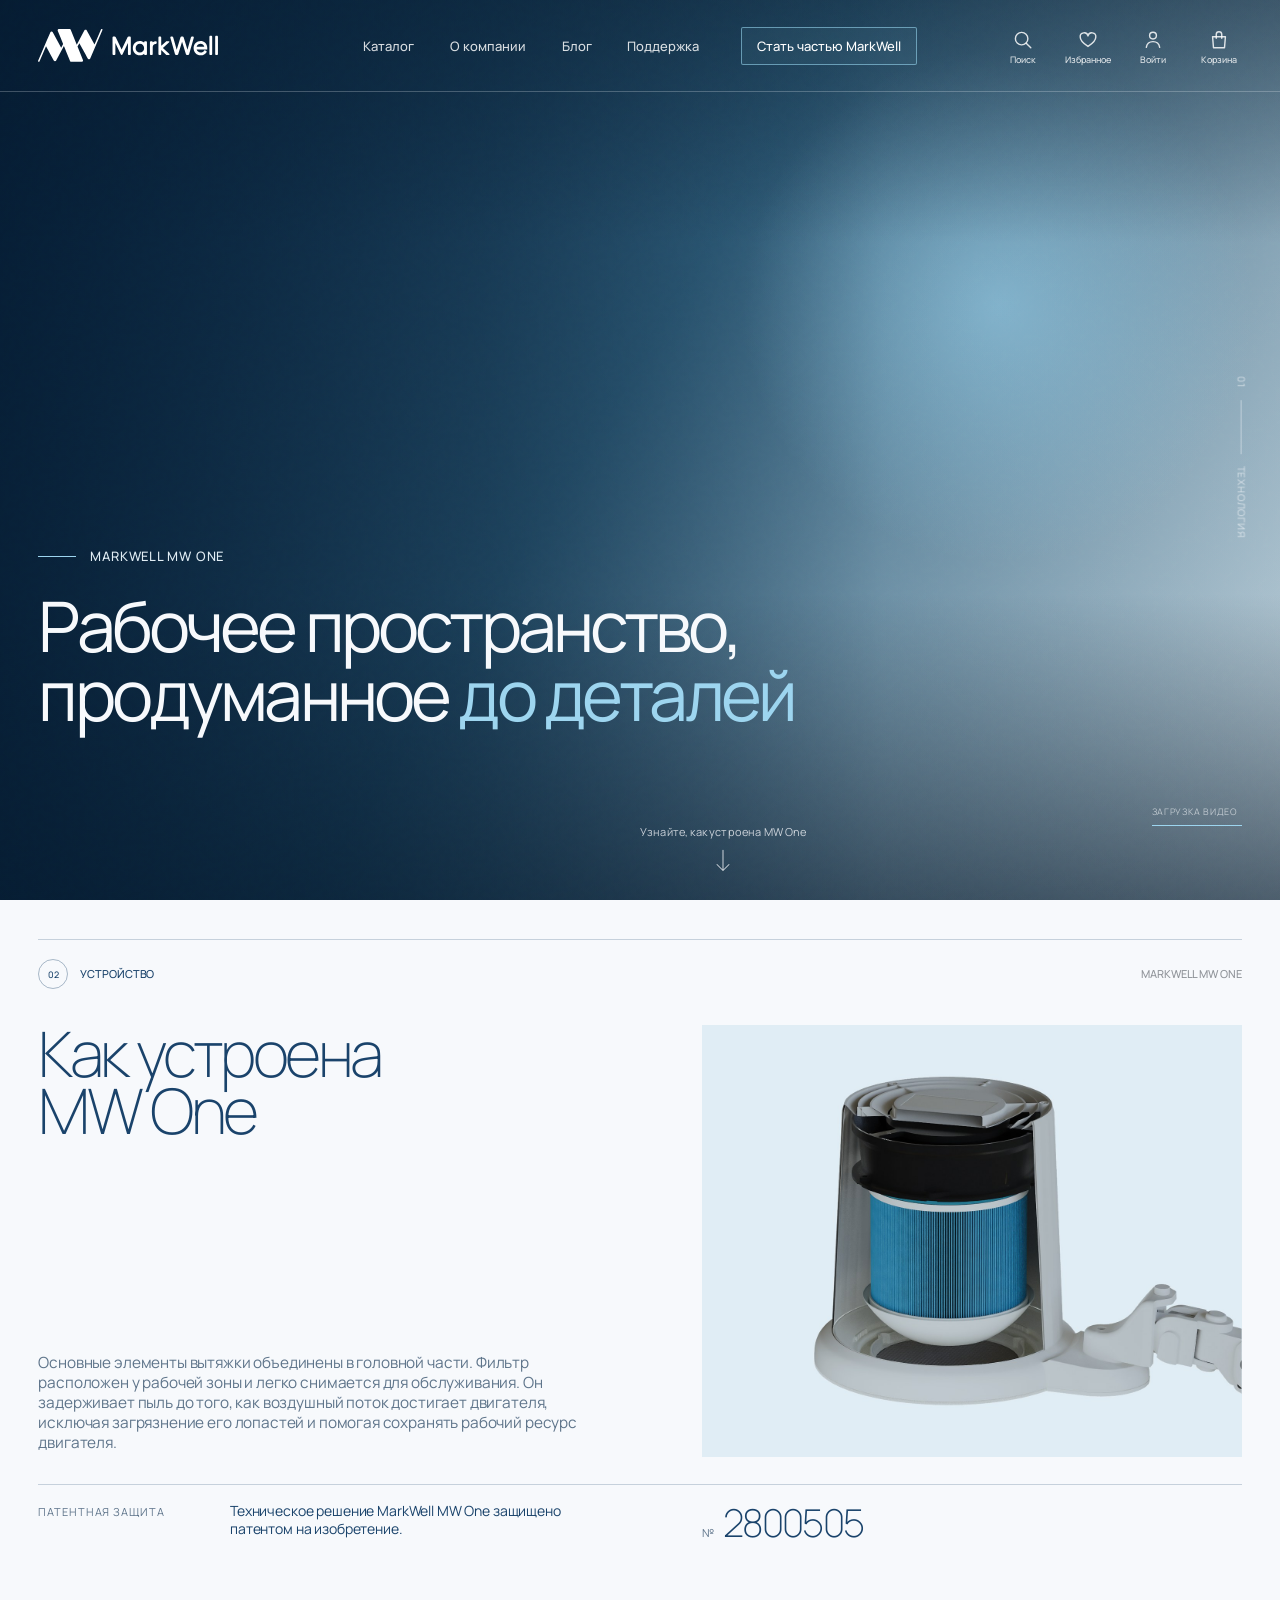
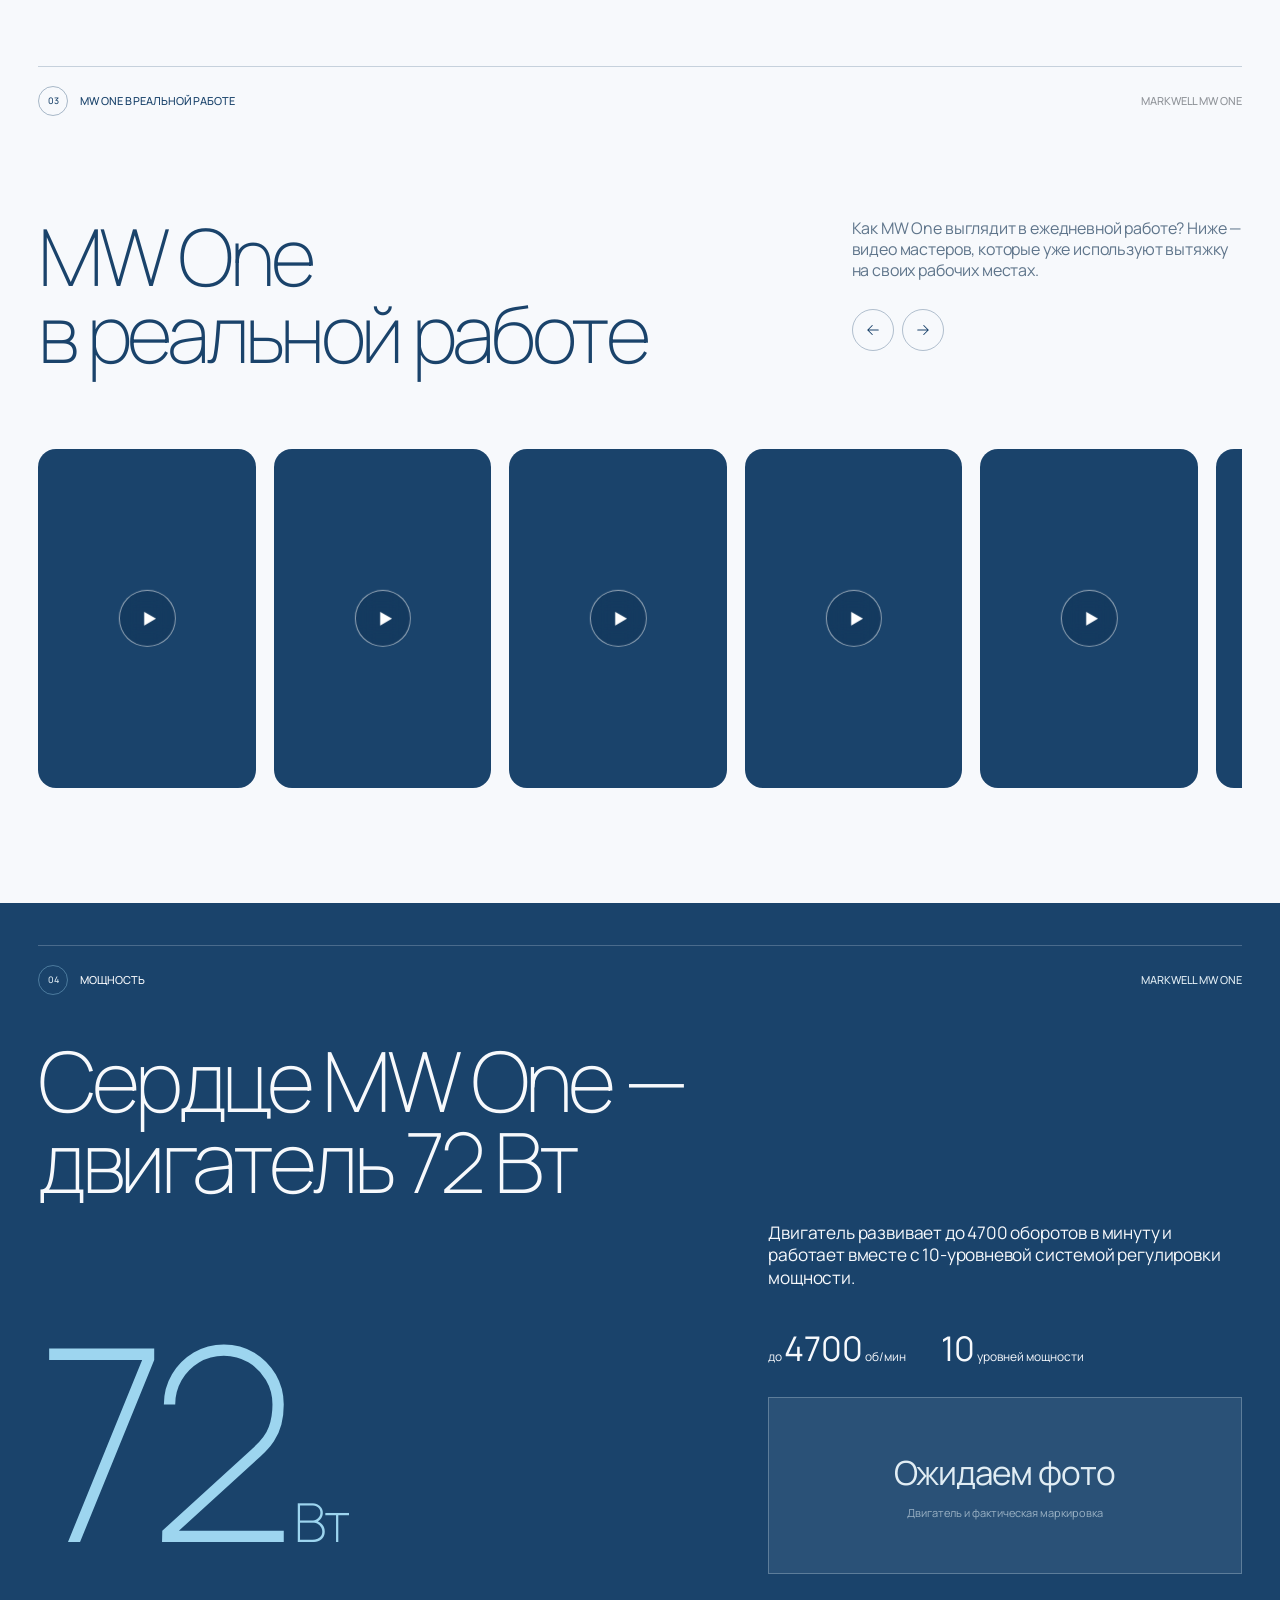
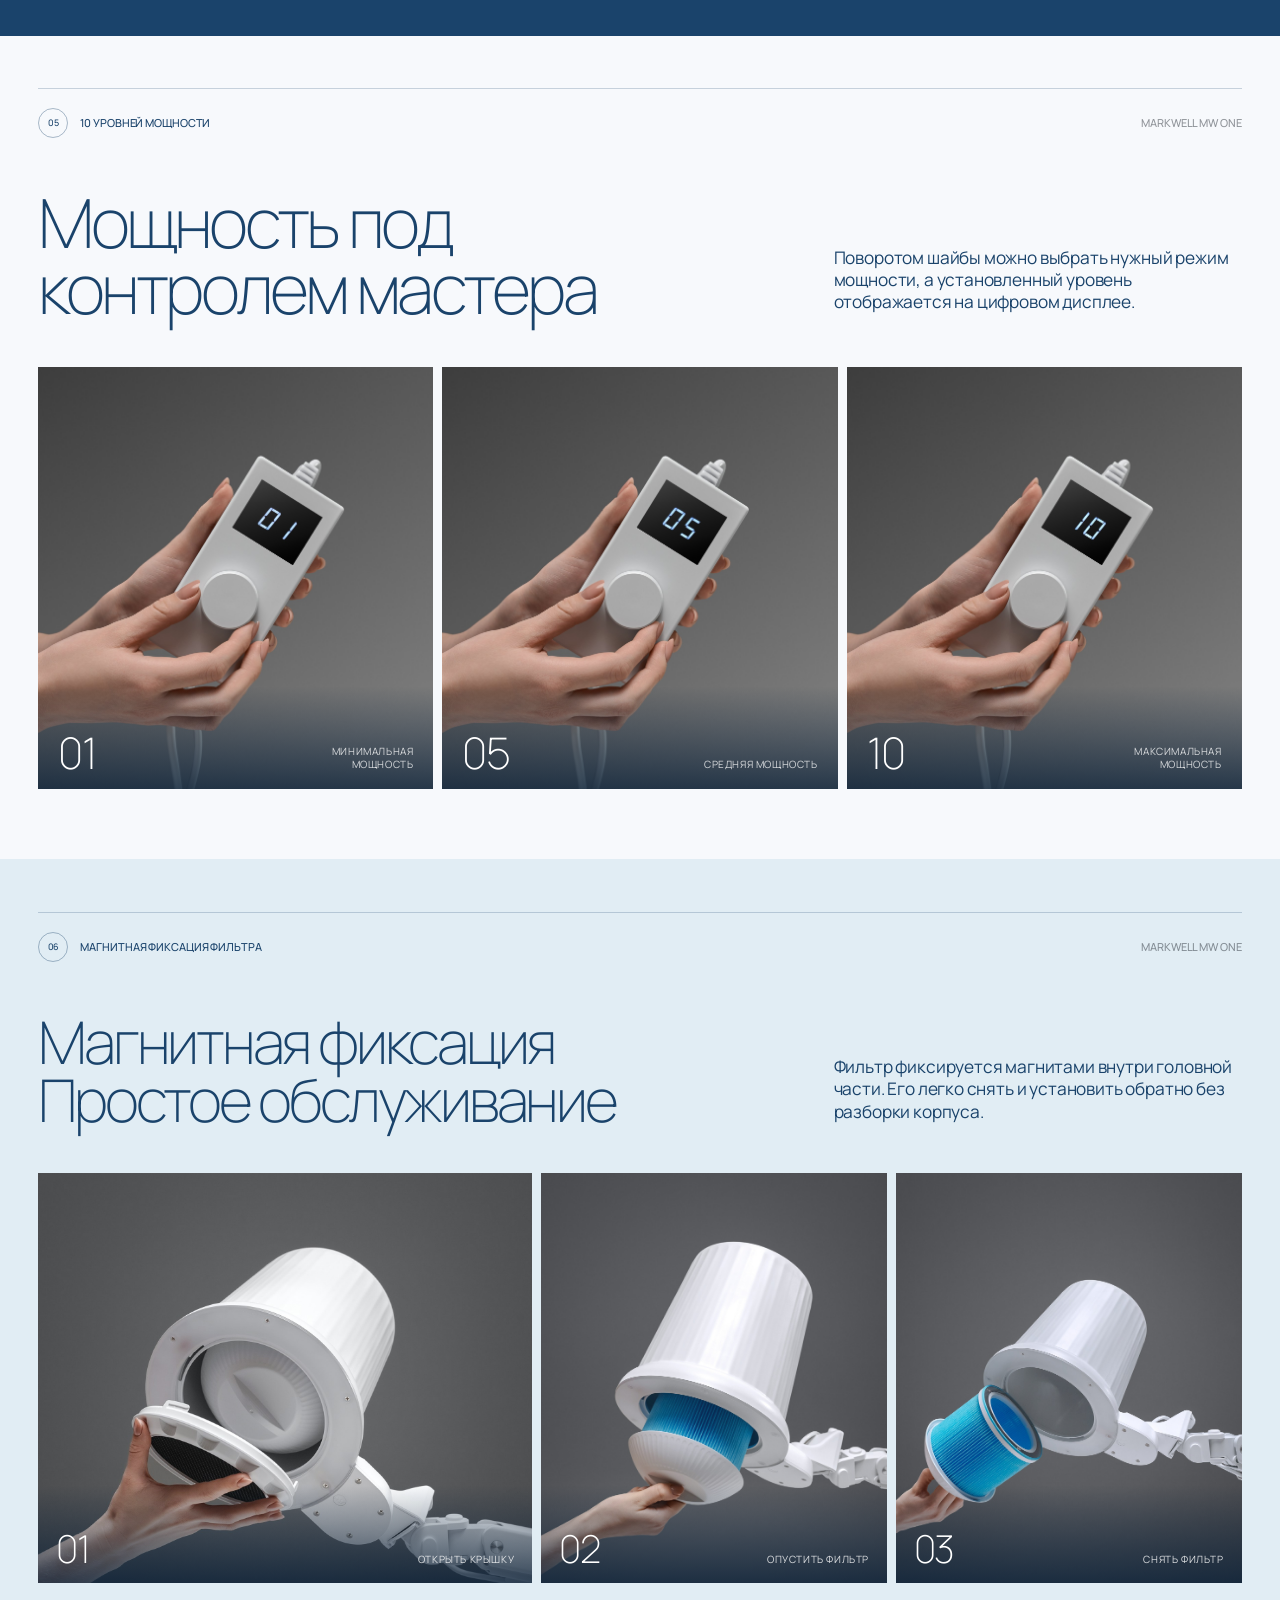
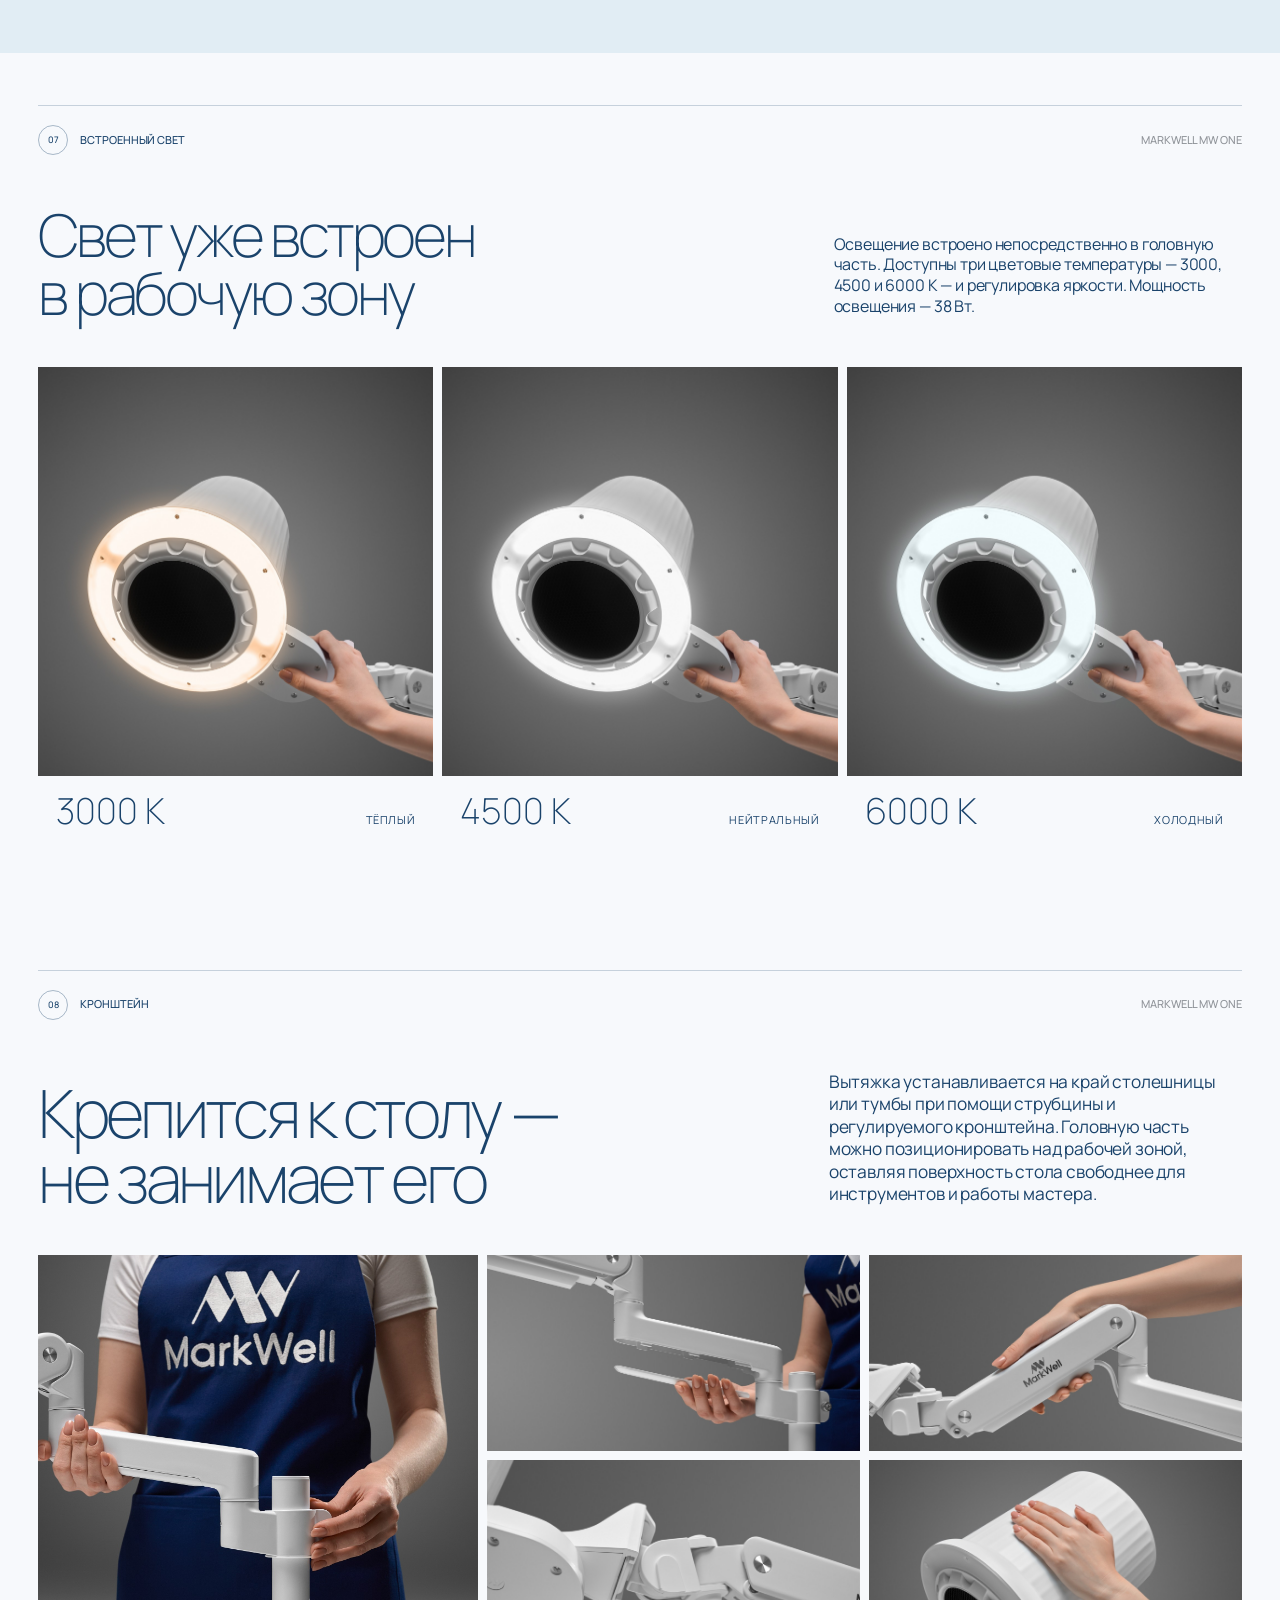
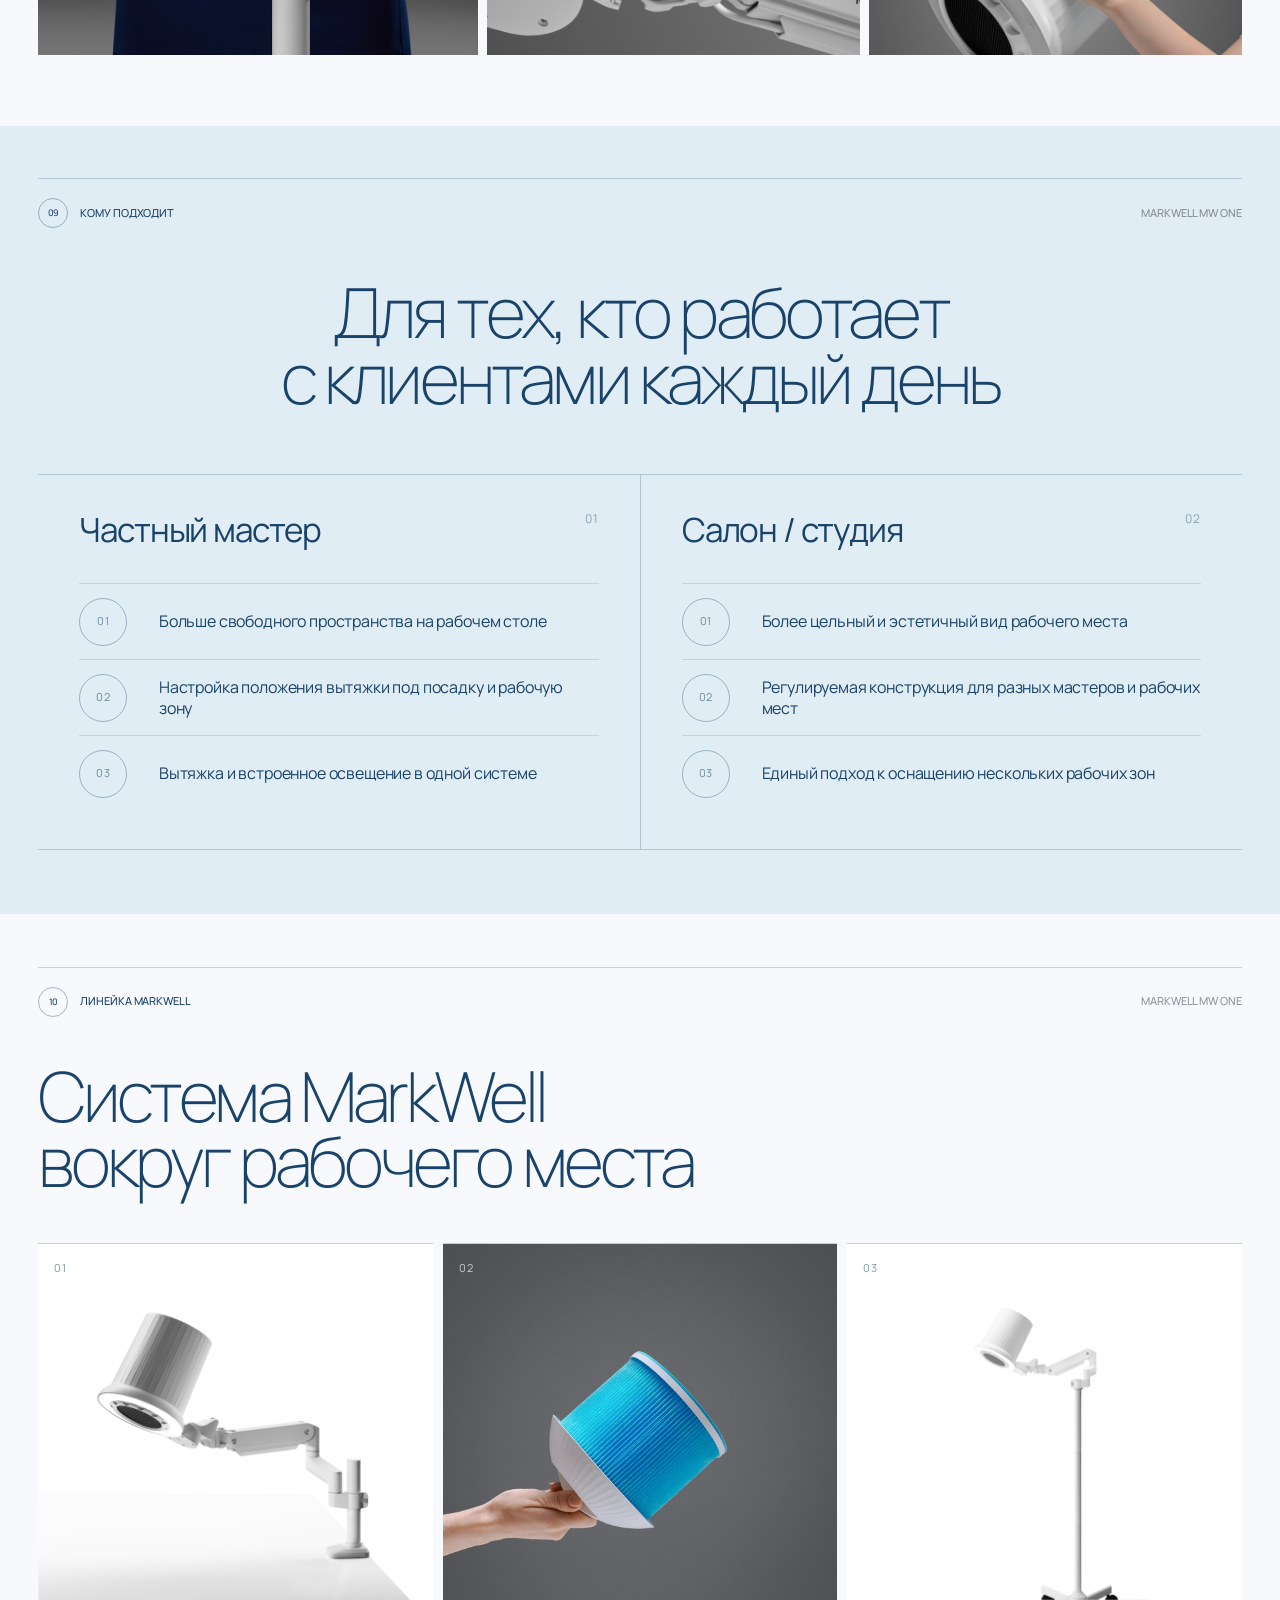
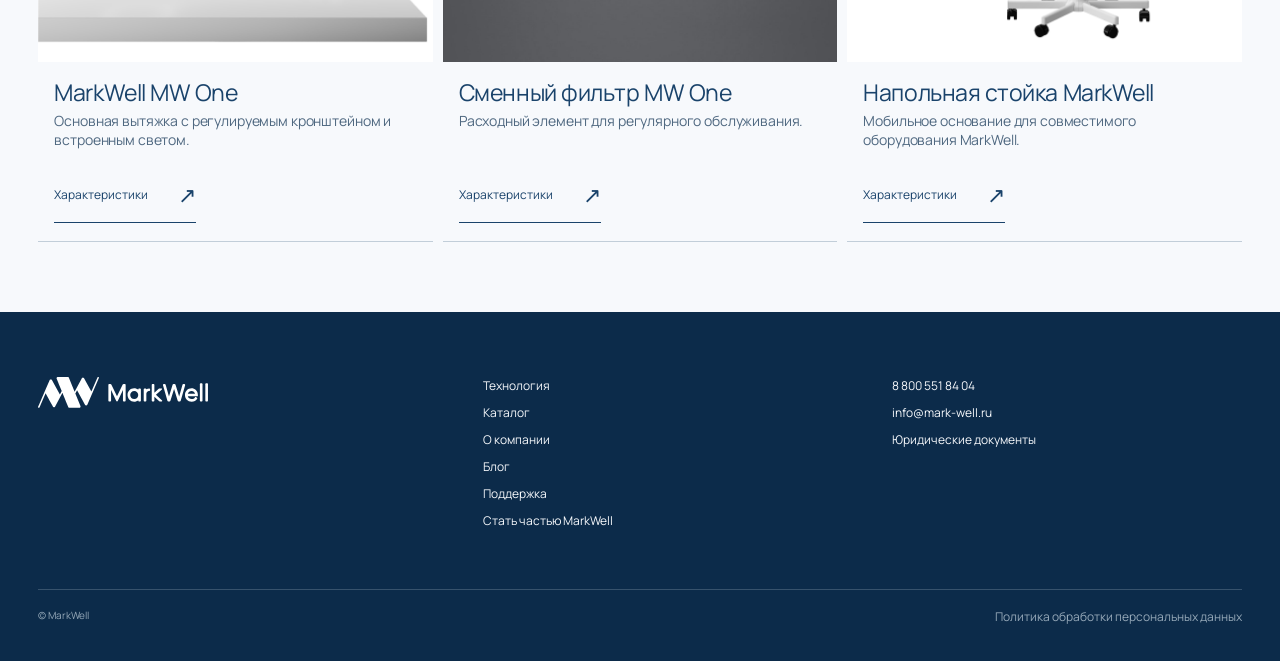
==== commit 1dc77967: "Center video rail arrows, add play overlay and reset videos on end Co-Authored-By: Claude Opus 5 <no" ====
--- a/index.html
+++ b/index.html
@@ -15,7 +15,7 @@
       href="https://fonts.googleapis.com/css2?family=Manrope:wght@200;400;500;600&display=swap"
       rel="stylesheet"
     />
-    <link rel="stylesheet" href="styles.css?v=technology-4" />
+    <link rel="stylesheet" href="styles.css?v=video-2" />
   </head>
   <body>
     <main>
@@ -157,8 +157,8 @@
 <div class="real-work-intro">
 <p>Как MW One выглядит в ежедневной работе? Ниже — видео мастеров, которые уже используют вытяжку на своих рабочих местах.</p>
 <div class="tz-video-nav" aria-label="Прокрутка видеоленты">
-<button type="button" data-video-scroll="prev" aria-label="Предыдущие видео"><span aria-hidden="true">←</span></button>
-<button type="button" data-video-scroll="next" aria-label="Следующие видео"><span aria-hidden="true">→</span></button>
+<button type="button" data-video-scroll="prev" aria-label="Предыдущие видео"><svg viewBox="0 0 24 24" aria-hidden="true"><path d="M19 12H5M11 6l-6 6 6 6"/></svg></button>
+<button type="button" data-video-scroll="next" aria-label="Следующие видео"><svg viewBox="0 0 24 24" aria-hidden="true"><path d="M5 12h14M13 6l6 6-6 6"/></svg></button>
 </div>
 </div>
 </div>
@@ -415,7 +415,7 @@
 <div id="product-dialog-content">
 </div>
 </dialog>
-<script src="script.js?v=video-click-3">
+<script src="script.js?v=video-2">
 </script>
 </body>
 </html>
--- a/styles.css
+++ b/styles.css
@@ -1192,7 +1192,7 @@
   outline: 2px solid var(--clear-sky);
   outline-offset: 3px;
 }
-#real-work .tz-video-nav span { font-size: 20px; line-height: 1; }
+#real-work .tz-video-nav svg { display: block; width: 18px; height: 18px; fill: none; stroke: currentColor; stroke-width: 1.4; stroke-linecap: round; stroke-linejoin: round; }
 #real-work .tz-videos {
   display: grid;
   grid-template-columns: none;
@@ -1205,7 +1205,11 @@
   scroll-snap-type: x mandatory;
   scrollbar-width: none;
 }
-#real-work .tz-video-item { min-width: 0; margin: 0; scroll-snap-align: start; }
+#real-work .tz-video-item { position: relative; min-width: 0; margin: 0; scroll-snap-align: start; }
+#real-work .tz-video-play { position: absolute; top: 50%; left: 50%; display: grid; width: clamp(54px, 4.4vw, 68px); height: clamp(54px, 4.4vw, 68px); place-items: center; border: 1px solid rgba(255,255,255,.55); border-radius: 50%; color: #fff; background: rgba(12,43,74,.32); backdrop-filter: blur(10px); -webkit-backdrop-filter: blur(10px); transform: translate(-50%, -50%); pointer-events: none; transition: opacity .3s ease, transform .35s cubic-bezier(.22,1,.36,1), background-color .3s ease; }
+#real-work .tz-video-play svg { width: 40%; height: 40%; margin-left: 7%; fill: currentColor; }
+#real-work .tz-video-item:hover .tz-video-play { background: rgba(12,43,74,.55); transform: translate(-50%, -50%) scale(1.06); }
+#real-work .tz-video-item.is-playing .tz-video-play { opacity: 0; transform: translate(-50%, -50%) scale(.85); }
 #real-work .tz-videos::-webkit-scrollbar { display: none; }
 #real-work .tz-videos video {
   display: block;
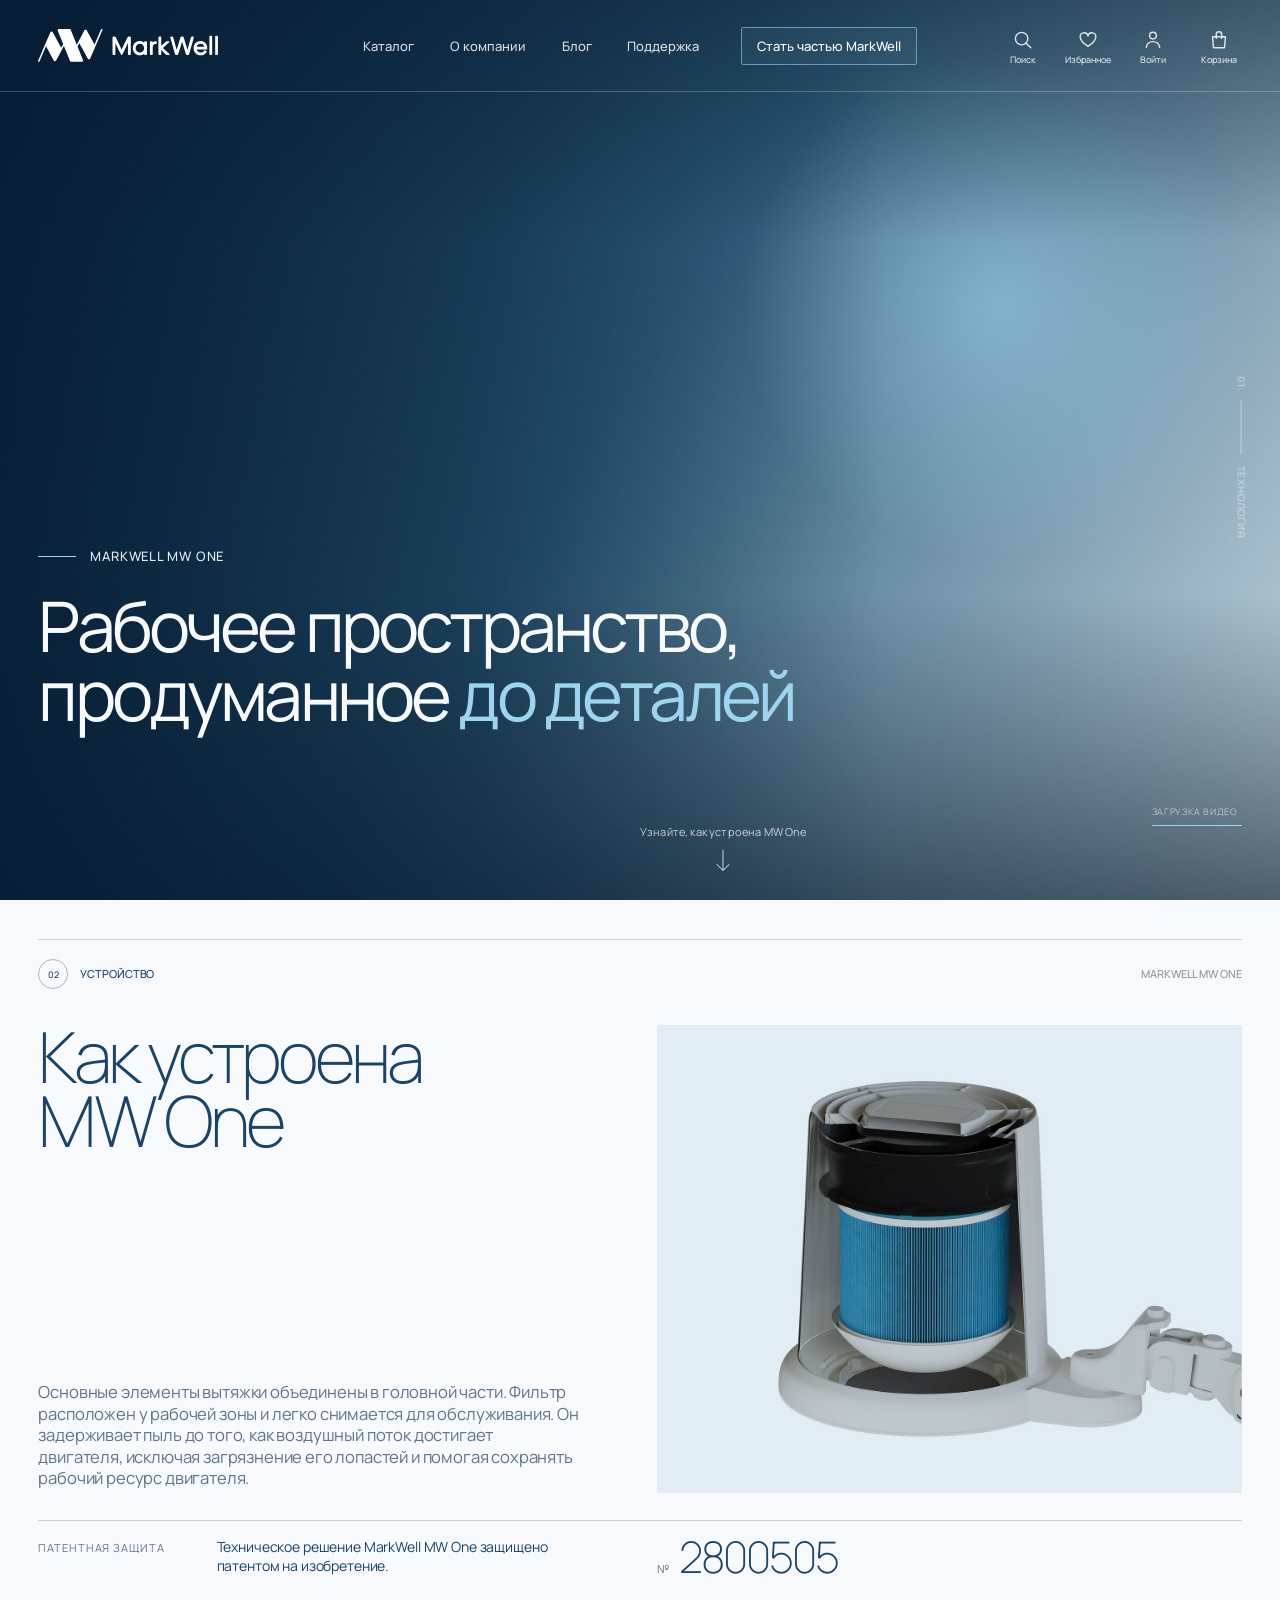
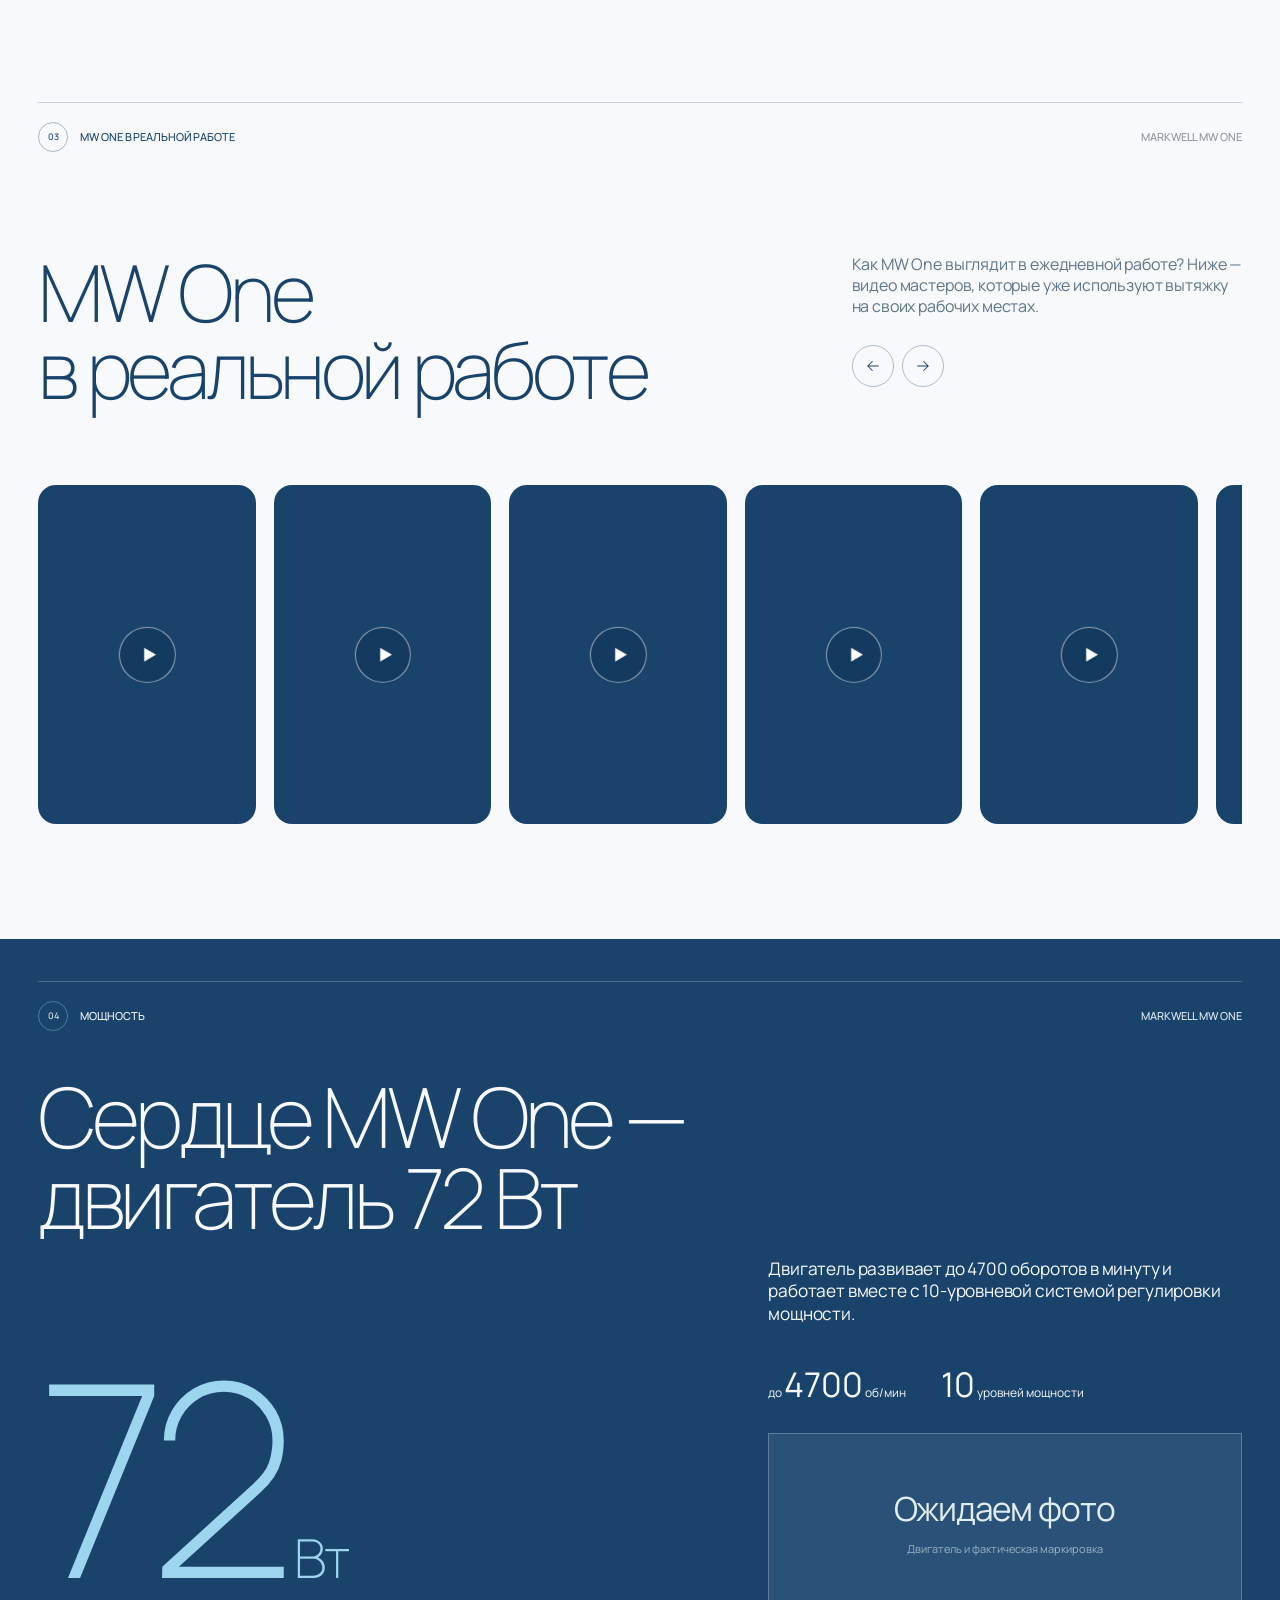
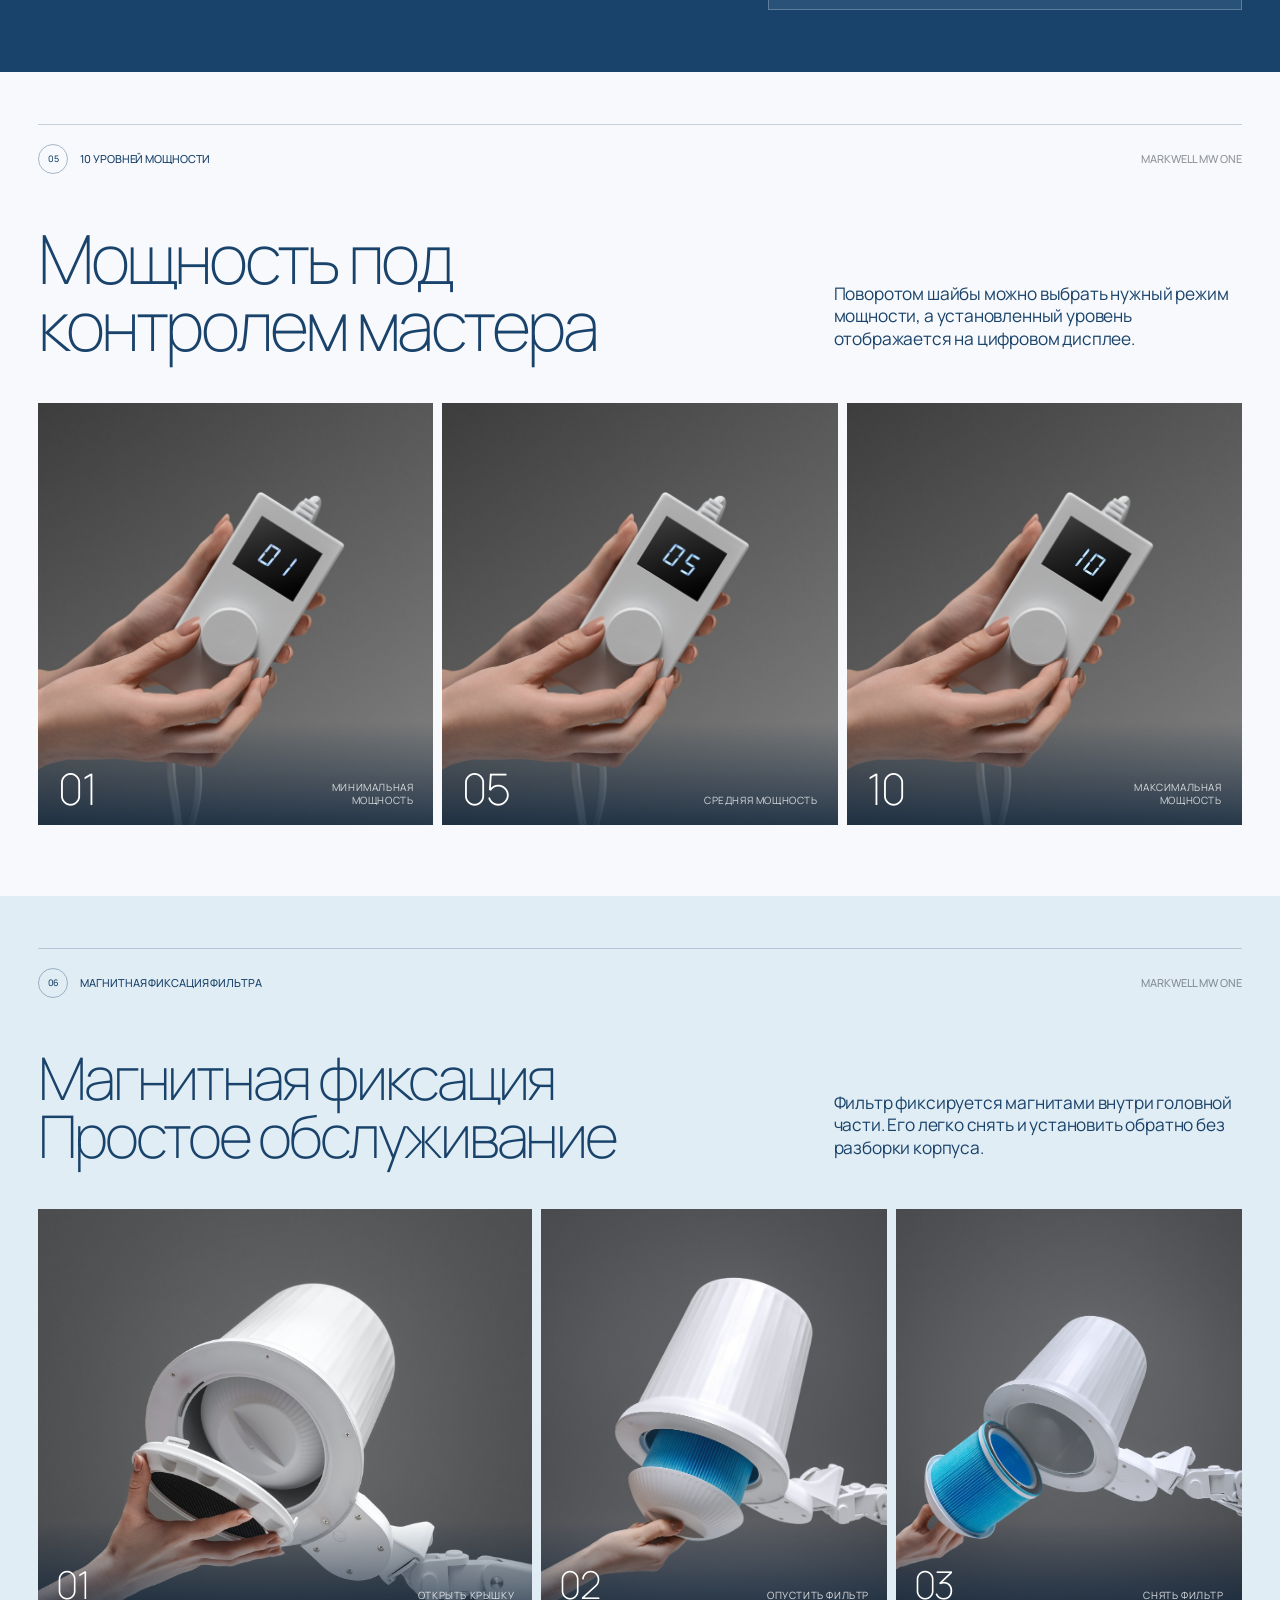
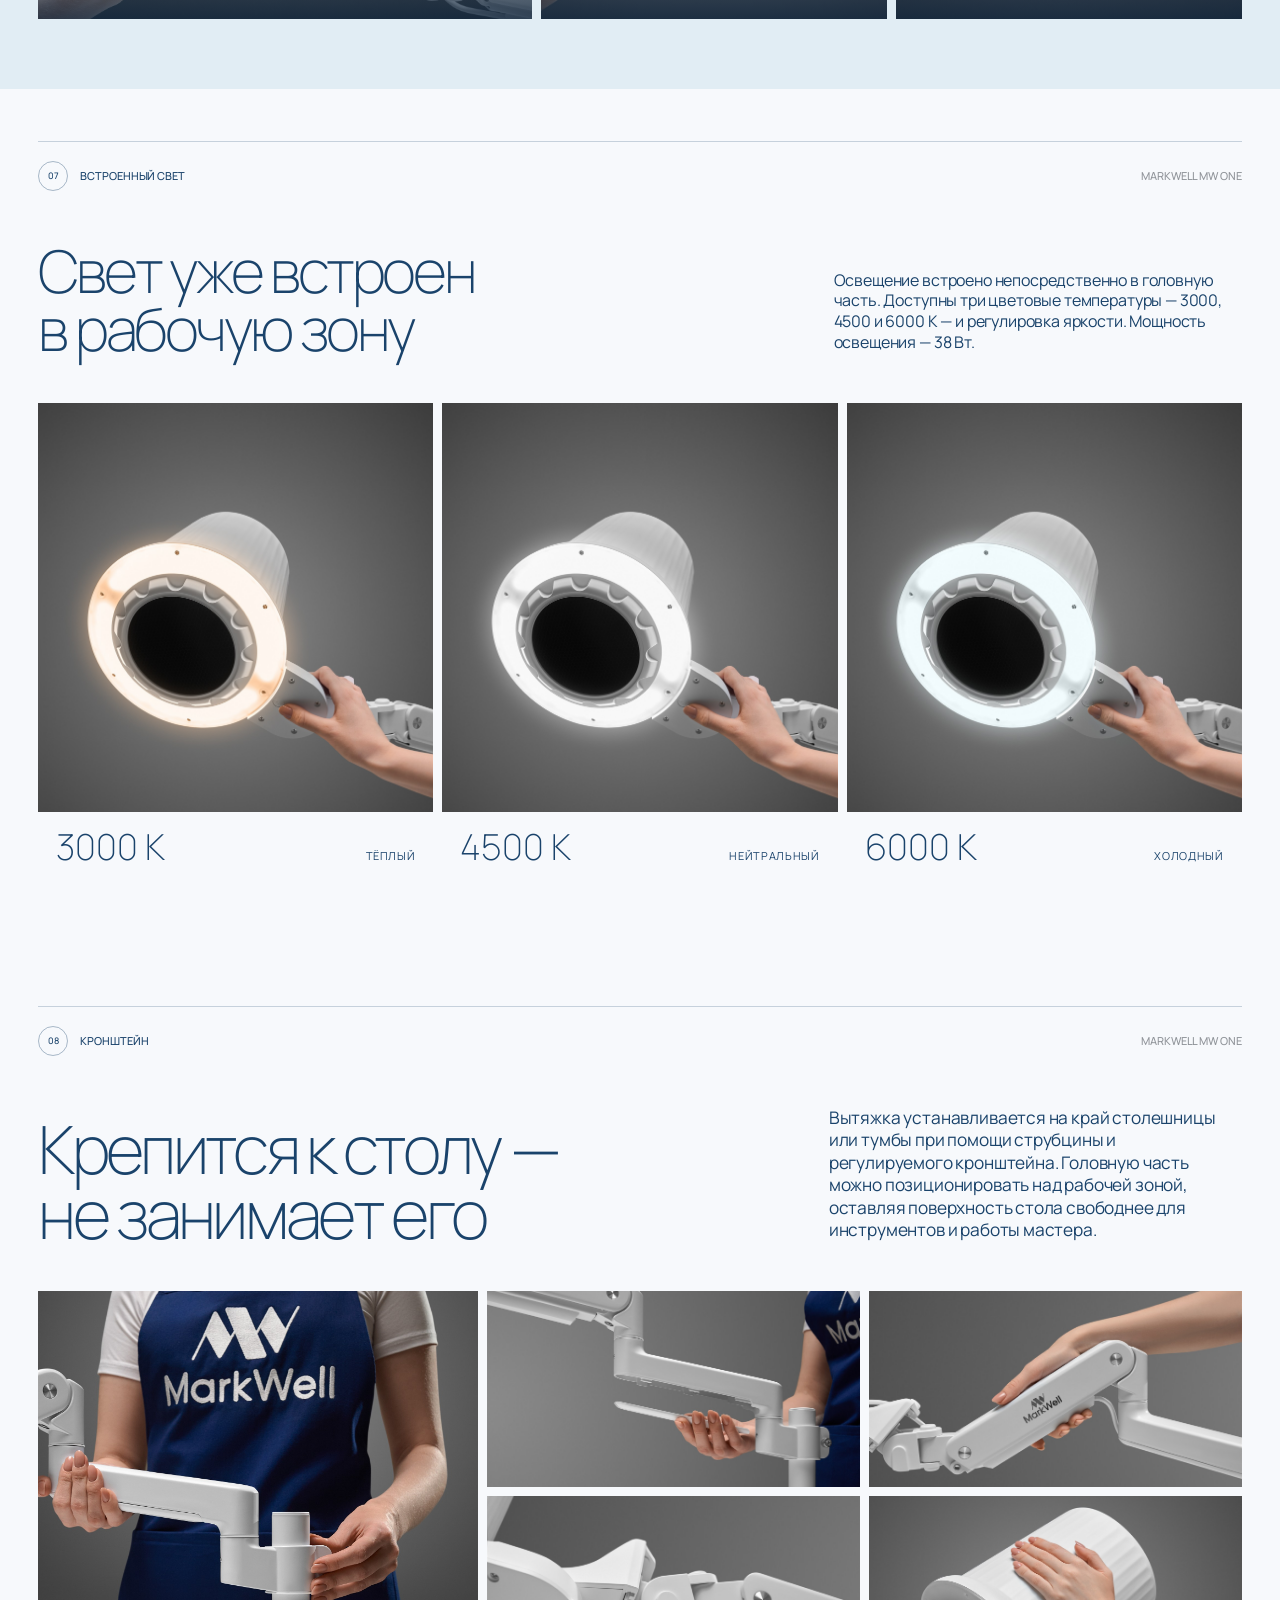
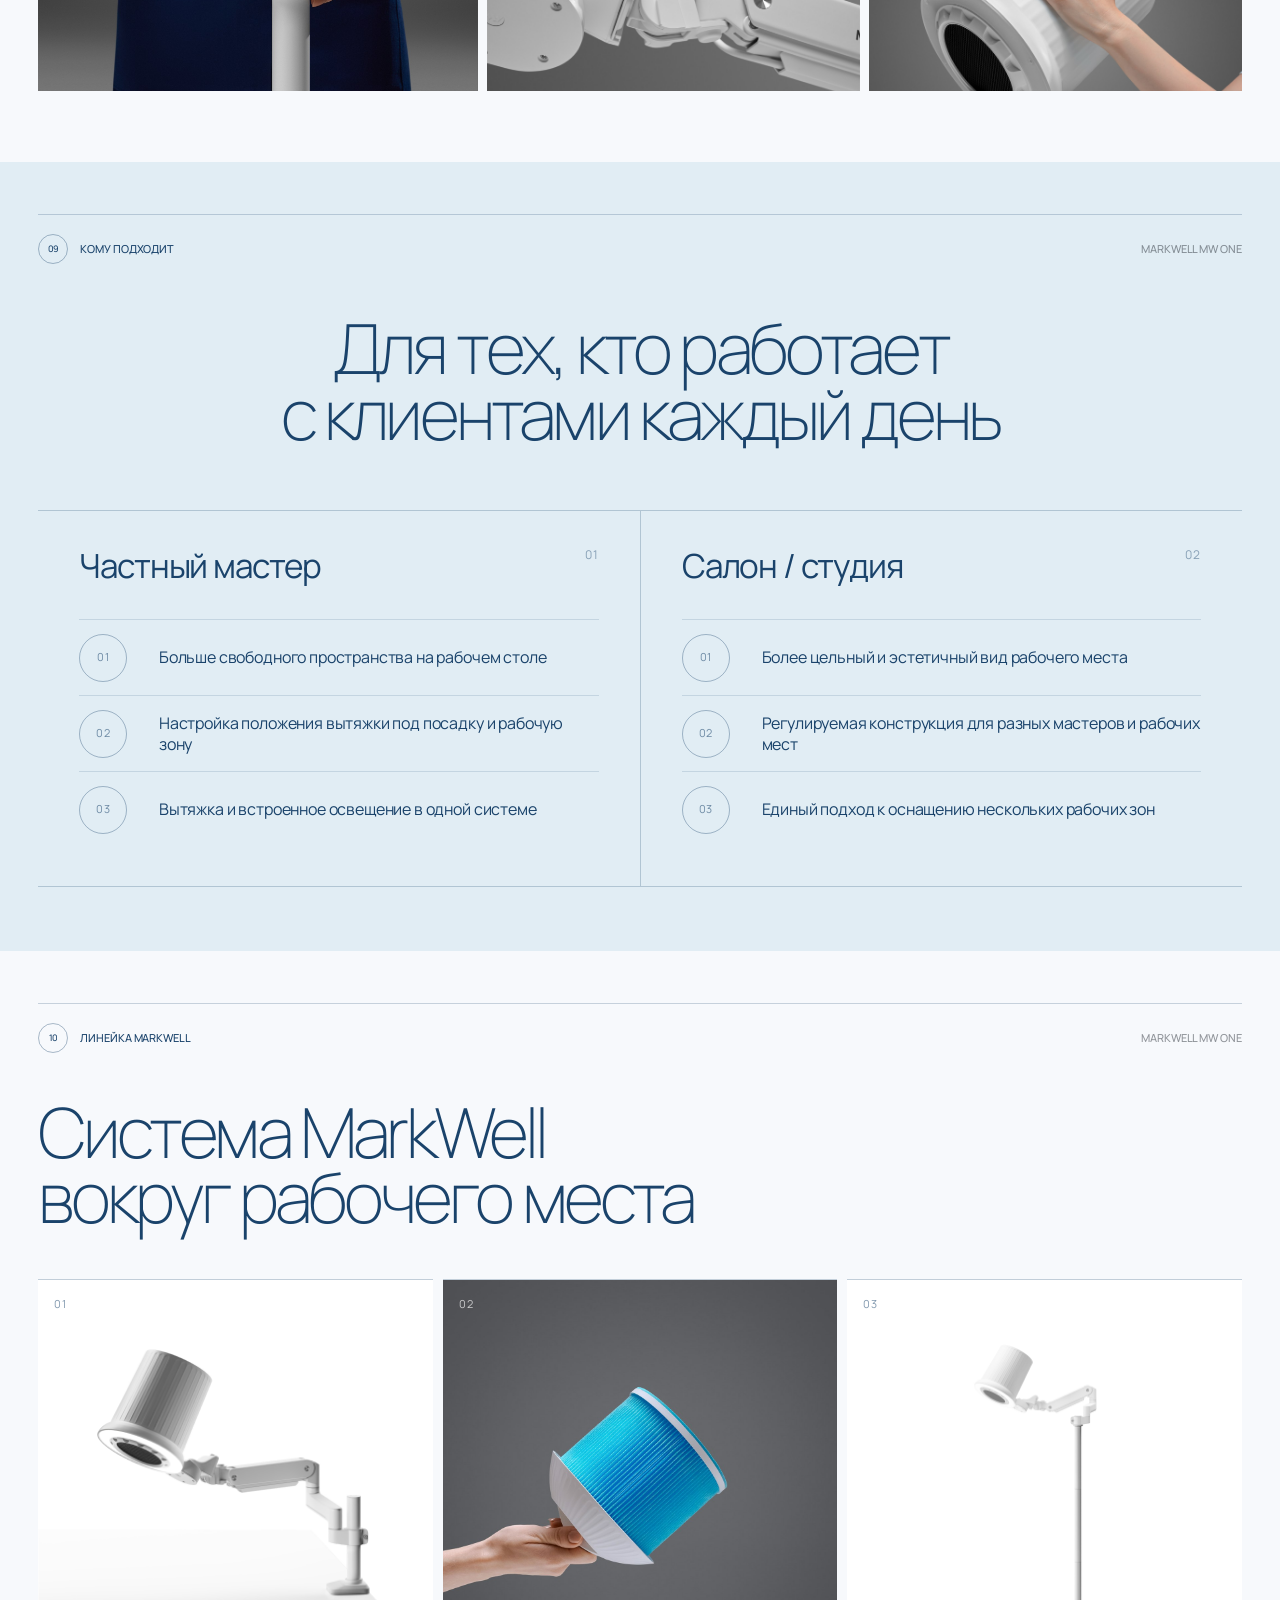
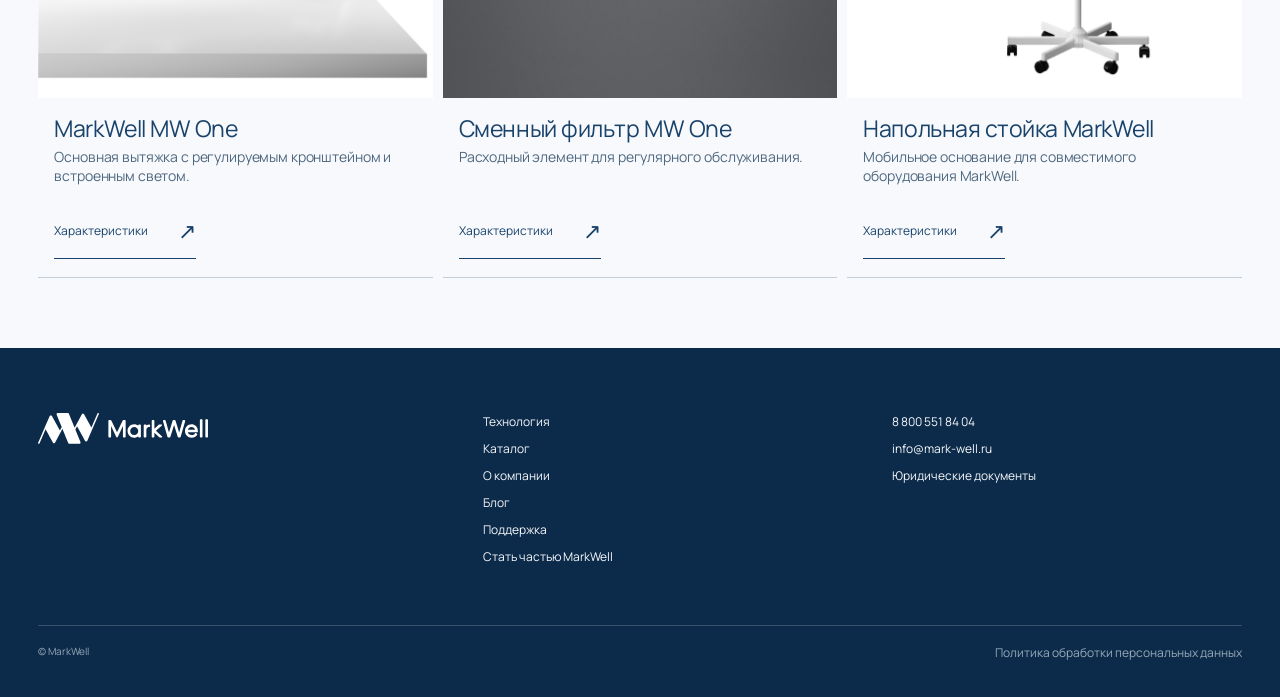
==== commit bb2ec341: "Enlarge construction block further Co-Authored-By: Claude Opus 5 <noreply@anthropic.com>" ====
--- a/index.html
+++ b/index.html
@@ -15,7 +15,7 @@
       href="https://fonts.googleapis.com/css2?family=Manrope:wght@200;400;500;600&display=swap"
       rel="stylesheet"
     />
-    <link rel="stylesheet" href="styles.css?v=video-2" />
+    <link rel="stylesheet" href="styles.css?v=technology-5" />
   </head>
   <body>
     <main>
--- a/styles.css
+++ b/styles.css
@@ -1135,17 +1135,17 @@
 
 #technology { padding-top:clamp(32px,3vw,48px); padding-bottom:clamp(40px,3.8vw,62px); }
 #technology .section-top { margin-bottom:clamp(24px,2.8vw,42px); }
-.tz-technology { display:grid; grid-template-columns:minmax(0,1fr) minmax(0,.92fr); column-gap:clamp(40px,6vw,100px); }
+.tz-technology { display:grid; grid-template-columns:minmax(0,1fr) minmax(0,1.08fr); column-gap:clamp(40px,6vw,100px); }
 .tz-technology__copy { display:flex; flex-direction:column; justify-content:space-between; gap:clamp(26px,2.8vw,44px); min-width:0; padding-bottom:4px; }
-#technology h2 { margin:0; font-size:clamp(46px,4.9vw,80px); line-height:.9; }
-#technology .tz-description { max-width:560px; margin:0; color:#5f758b; font-size:clamp(15px,1.2vw,19px); }
-.tz-technology__visual { min-width:0; width:min(100%, max(480px, (100svh - 300px) * 1.25)); aspect-ratio:5 / 4; justify-self:end; }
+#technology h2 { margin:0; font-size:clamp(50px,5.5vw,90px); line-height:.9; }
+#technology .tz-description { max-width:580px; margin:0; color:#5f758b; font-size:clamp(16px,1.3vw,21px); }
+.tz-technology__visual { min-width:0; width:min(100%, max(520px, (100svh - 190px) * 1.25)); aspect-ratio:5 / 4; justify-self:end; }
 .tz-technology__visual > img { width:100%; height:100%; max-height:none; object-fit:cover; object-position:right center; }
-.tz-patent { grid-column:1 / -1; display:grid; grid-template-columns:minmax(0,1fr) minmax(0,.92fr); column-gap:clamp(40px,6vw,100px); align-items:end; margin-top:clamp(20px,2.1vw,30px); padding-top:clamp(13px,1.3vw,18px); border-top:1px solid rgba(26,67,107,.22); }
+.tz-patent { grid-column:1 / -1; display:grid; grid-template-columns:minmax(0,1fr) minmax(0,1.08fr); column-gap:clamp(40px,6vw,100px); align-items:end; margin-top:clamp(20px,2.1vw,30px); padding-top:clamp(13px,1.3vw,18px); border-top:1px solid rgba(26,67,107,.22); }
 .tz-patent__info { display:grid; grid-template-columns:minmax(120px,.42fr) minmax(0,1fr); gap:clamp(16px,2vw,32px); align-items:baseline; }
 .tz-patent__label { color:#5f758b; font-size:11px; letter-spacing:.08em; text-transform:uppercase; }
 .brand-section .tz-patent__text { max-width:360px; margin:0; font-size:clamp(14px,1vw,16px); line-height:1.35; }
-.brand-section .tz-patent__number { display:flex; align-items:baseline; gap:.22em; width:min(100%, max(480px, (100svh - 300px) * 1.25)); justify-self:end; margin:0; font-size:clamp(34px,3vw,50px); font-weight:200; line-height:.85; letter-spacing:-.045em; }
+.brand-section .tz-patent__number { display:flex; align-items:baseline; gap:.22em; width:min(100%, max(520px, (100svh - 190px) * 1.25)); justify-self:end; margin:0; font-size:clamp(38px,3.4vw,58px); font-weight:200; line-height:.85; letter-spacing:-.045em; }
 .tz-patent__number small { color:#5f758b; font-size:11px; font-weight:400; letter-spacing:.08em; }
 @media (max-width:1180px) { .tz-patent__info { grid-template-columns:1fr; gap:10px; } }
 
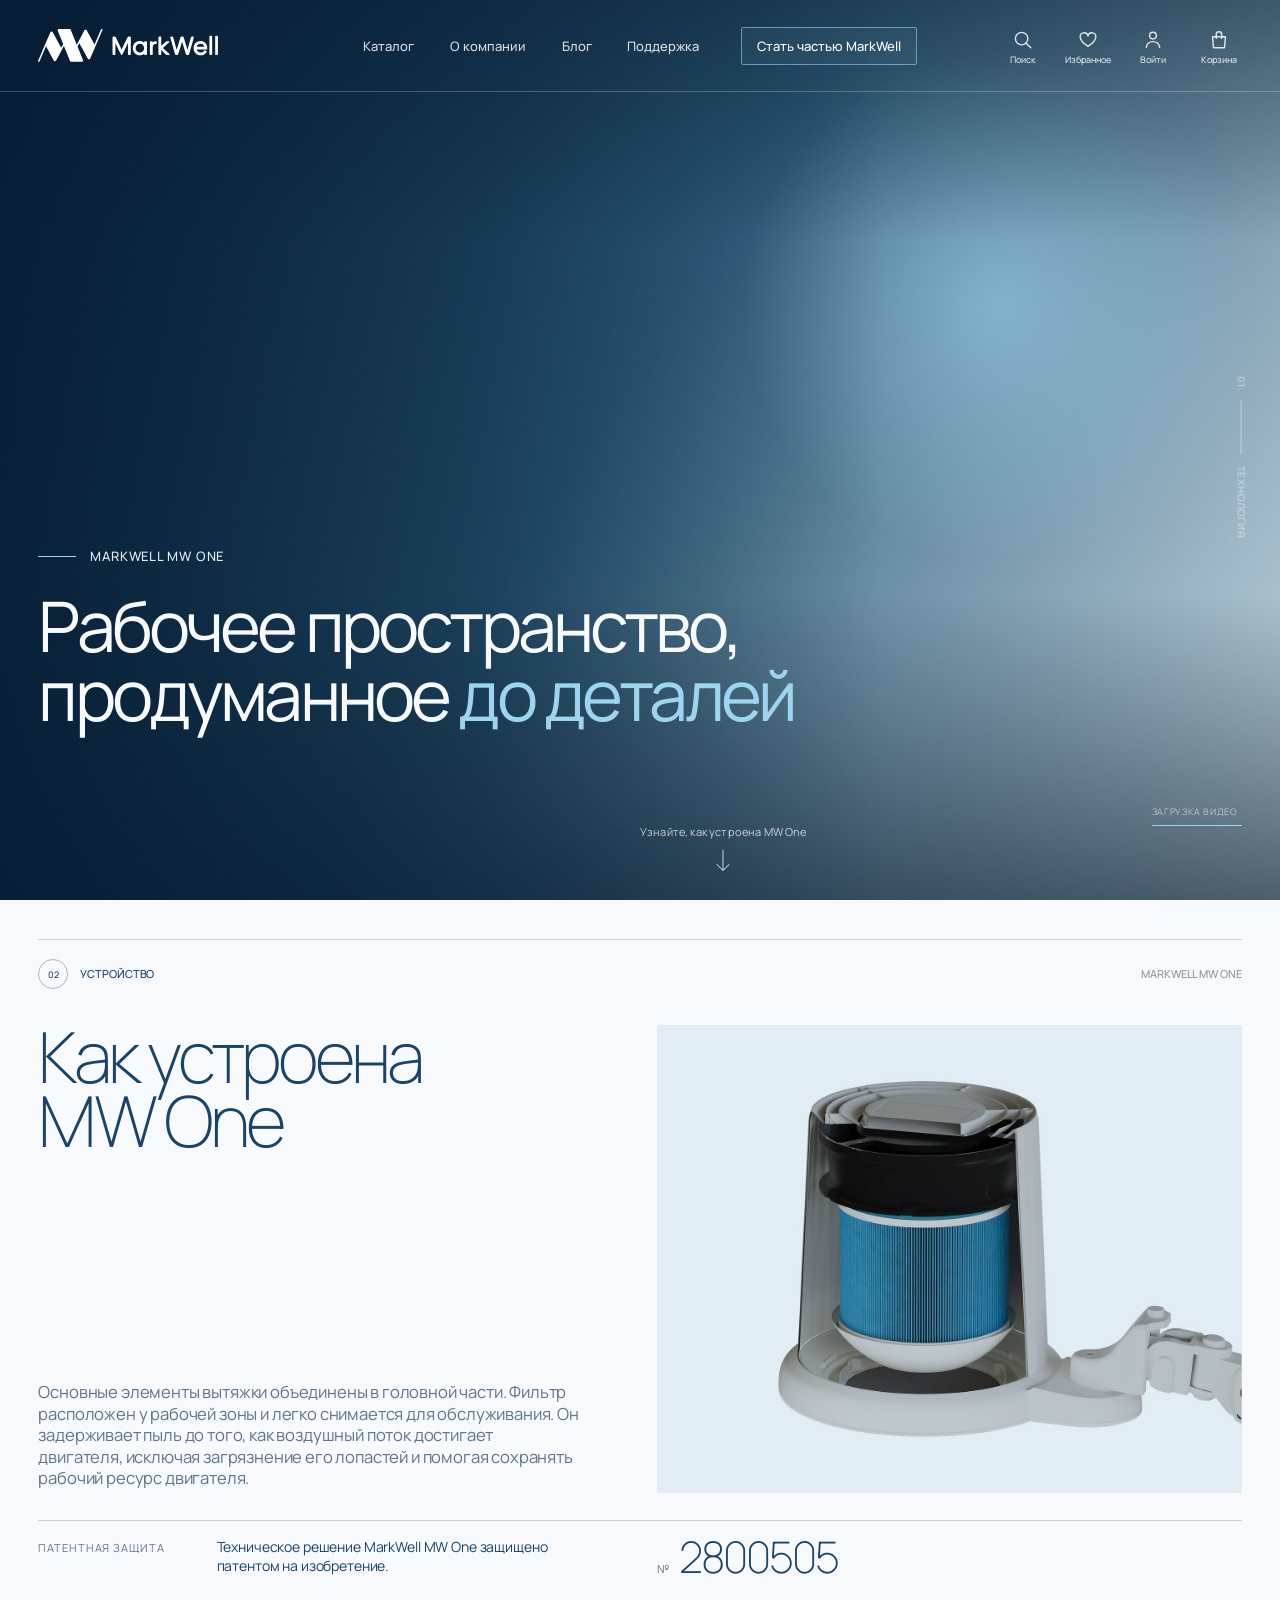
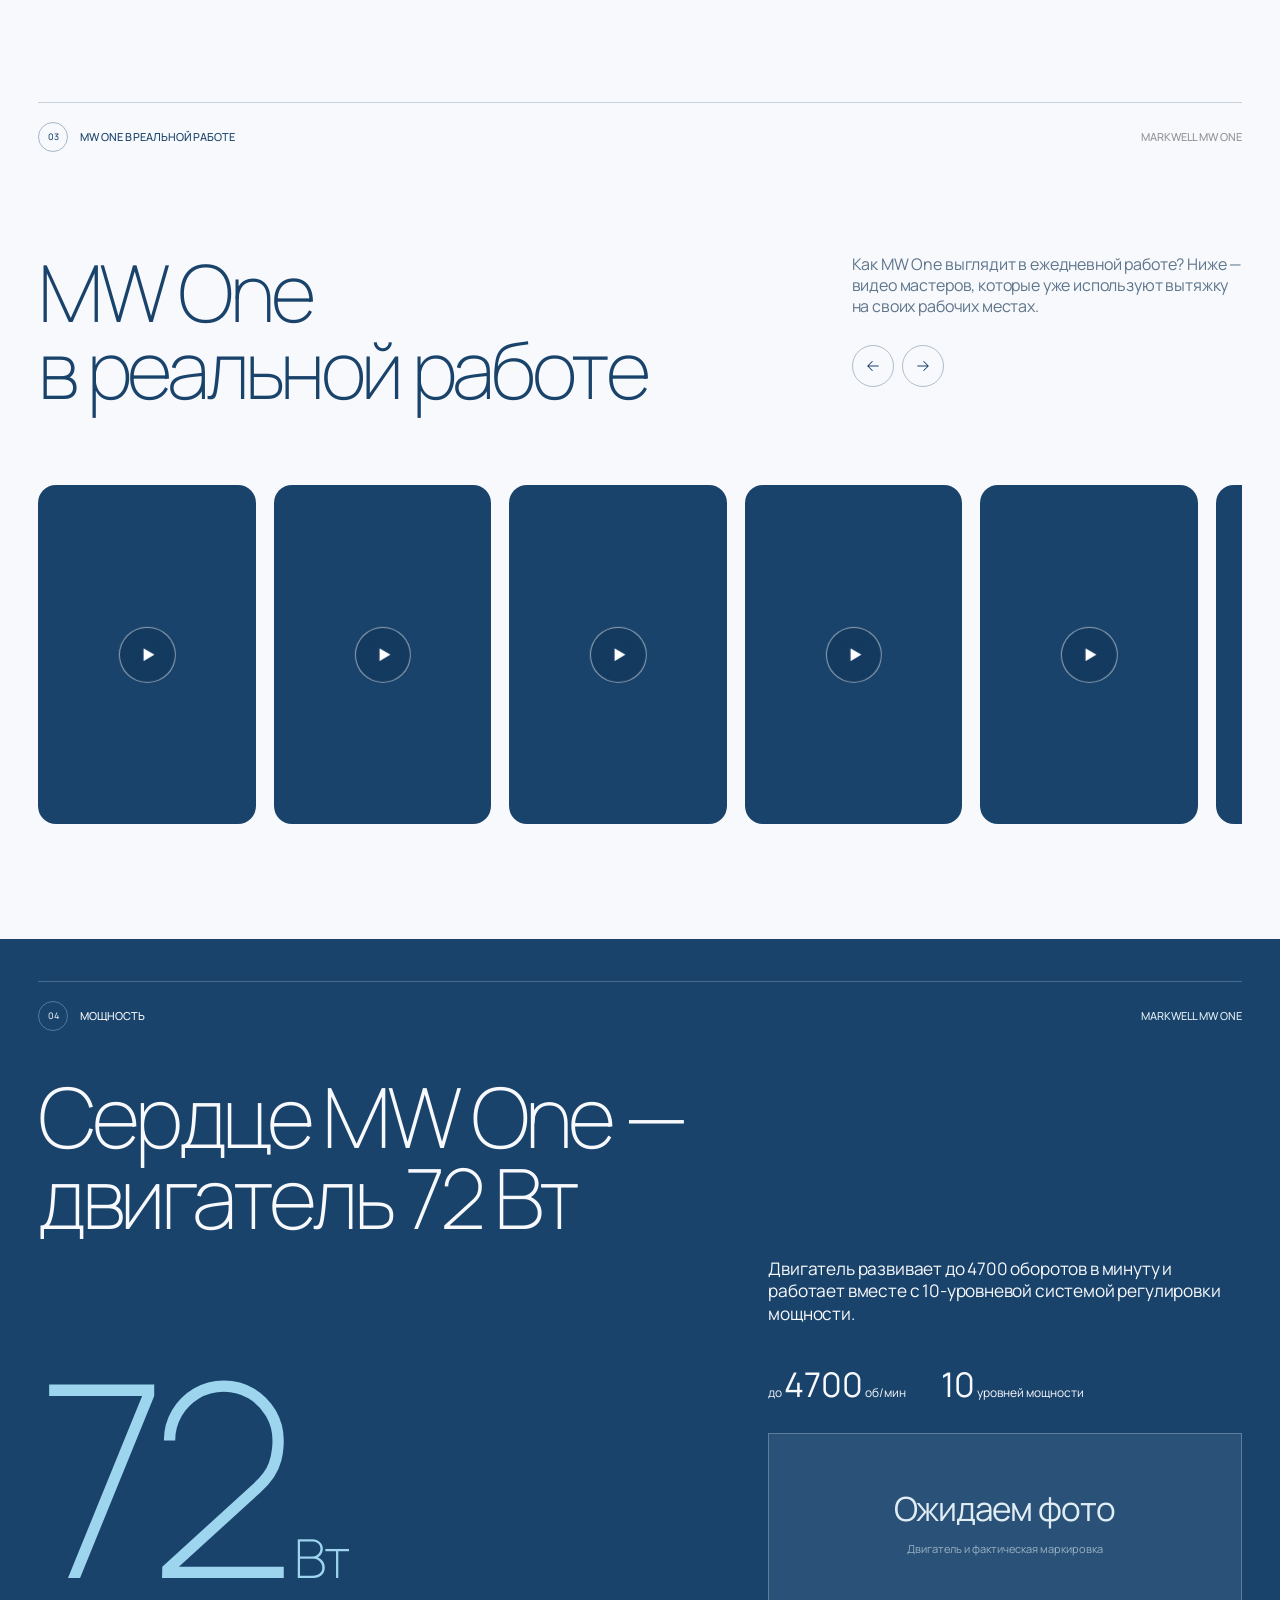
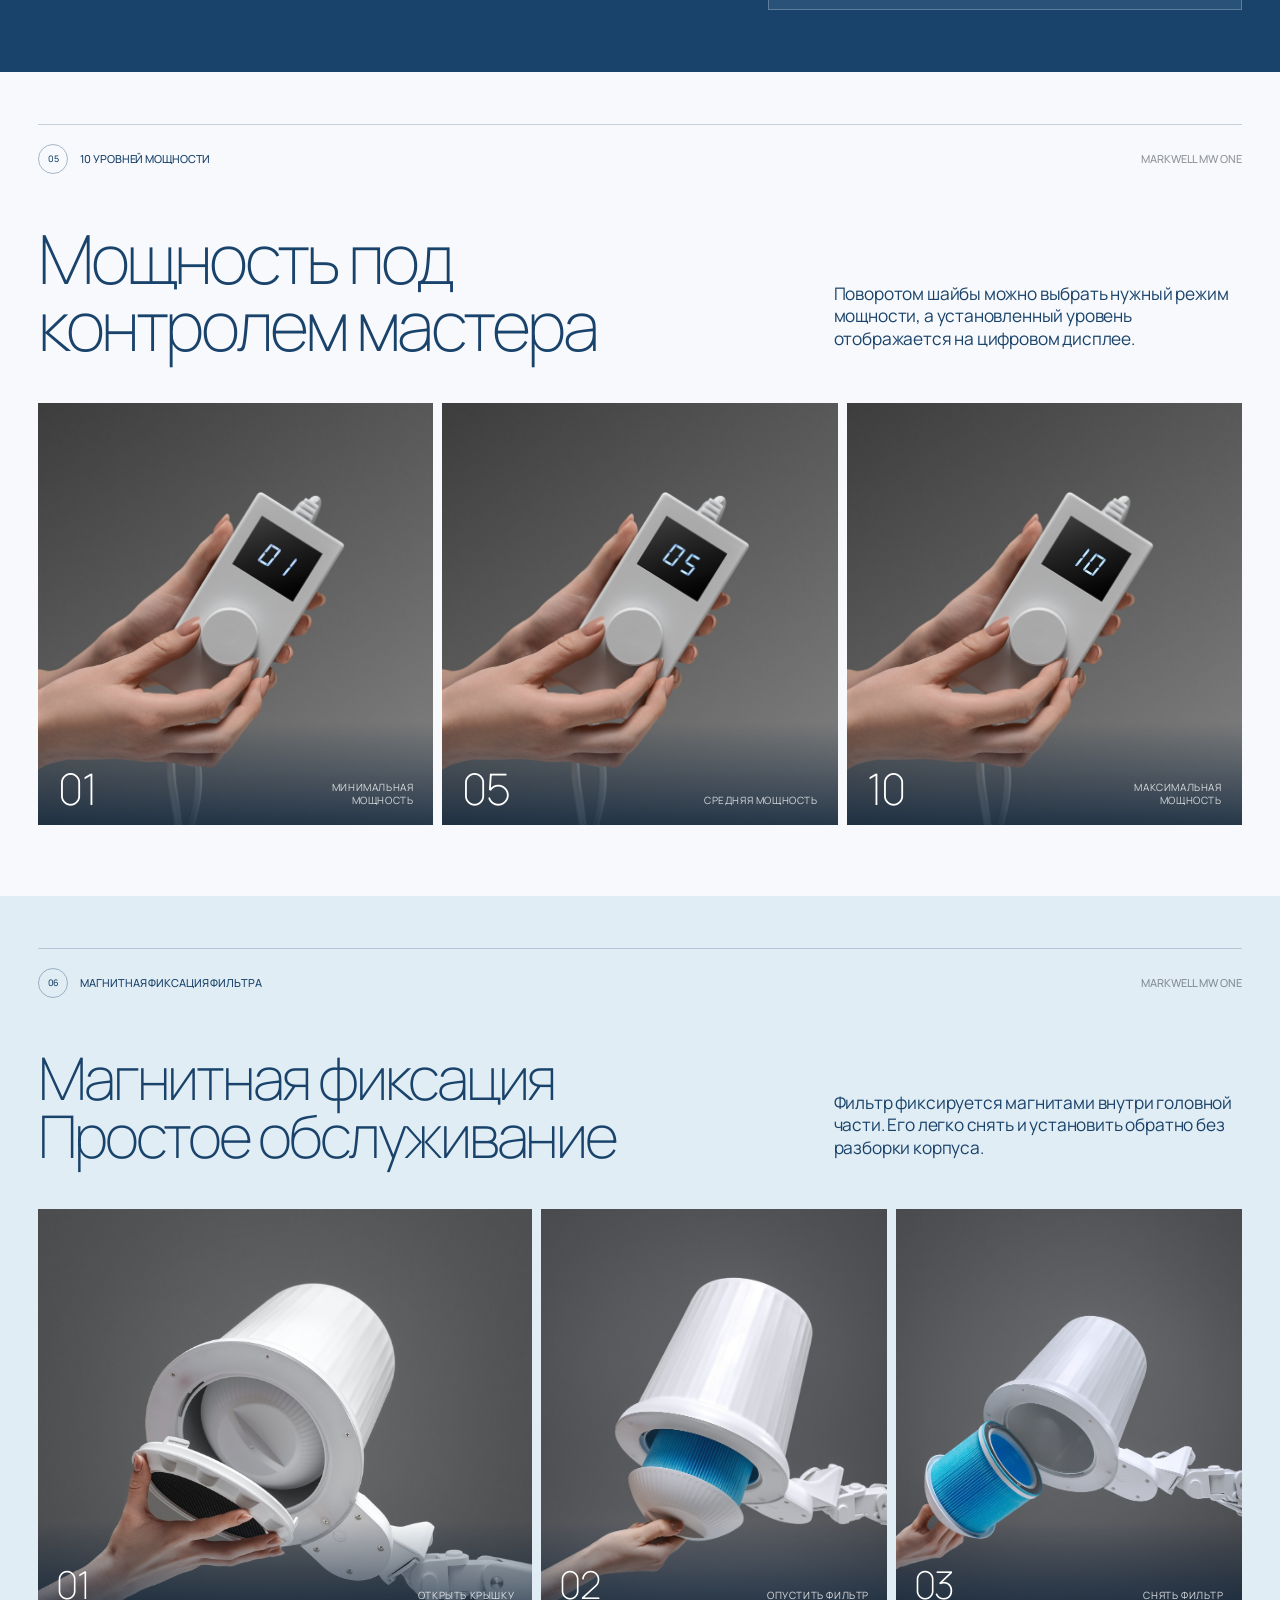
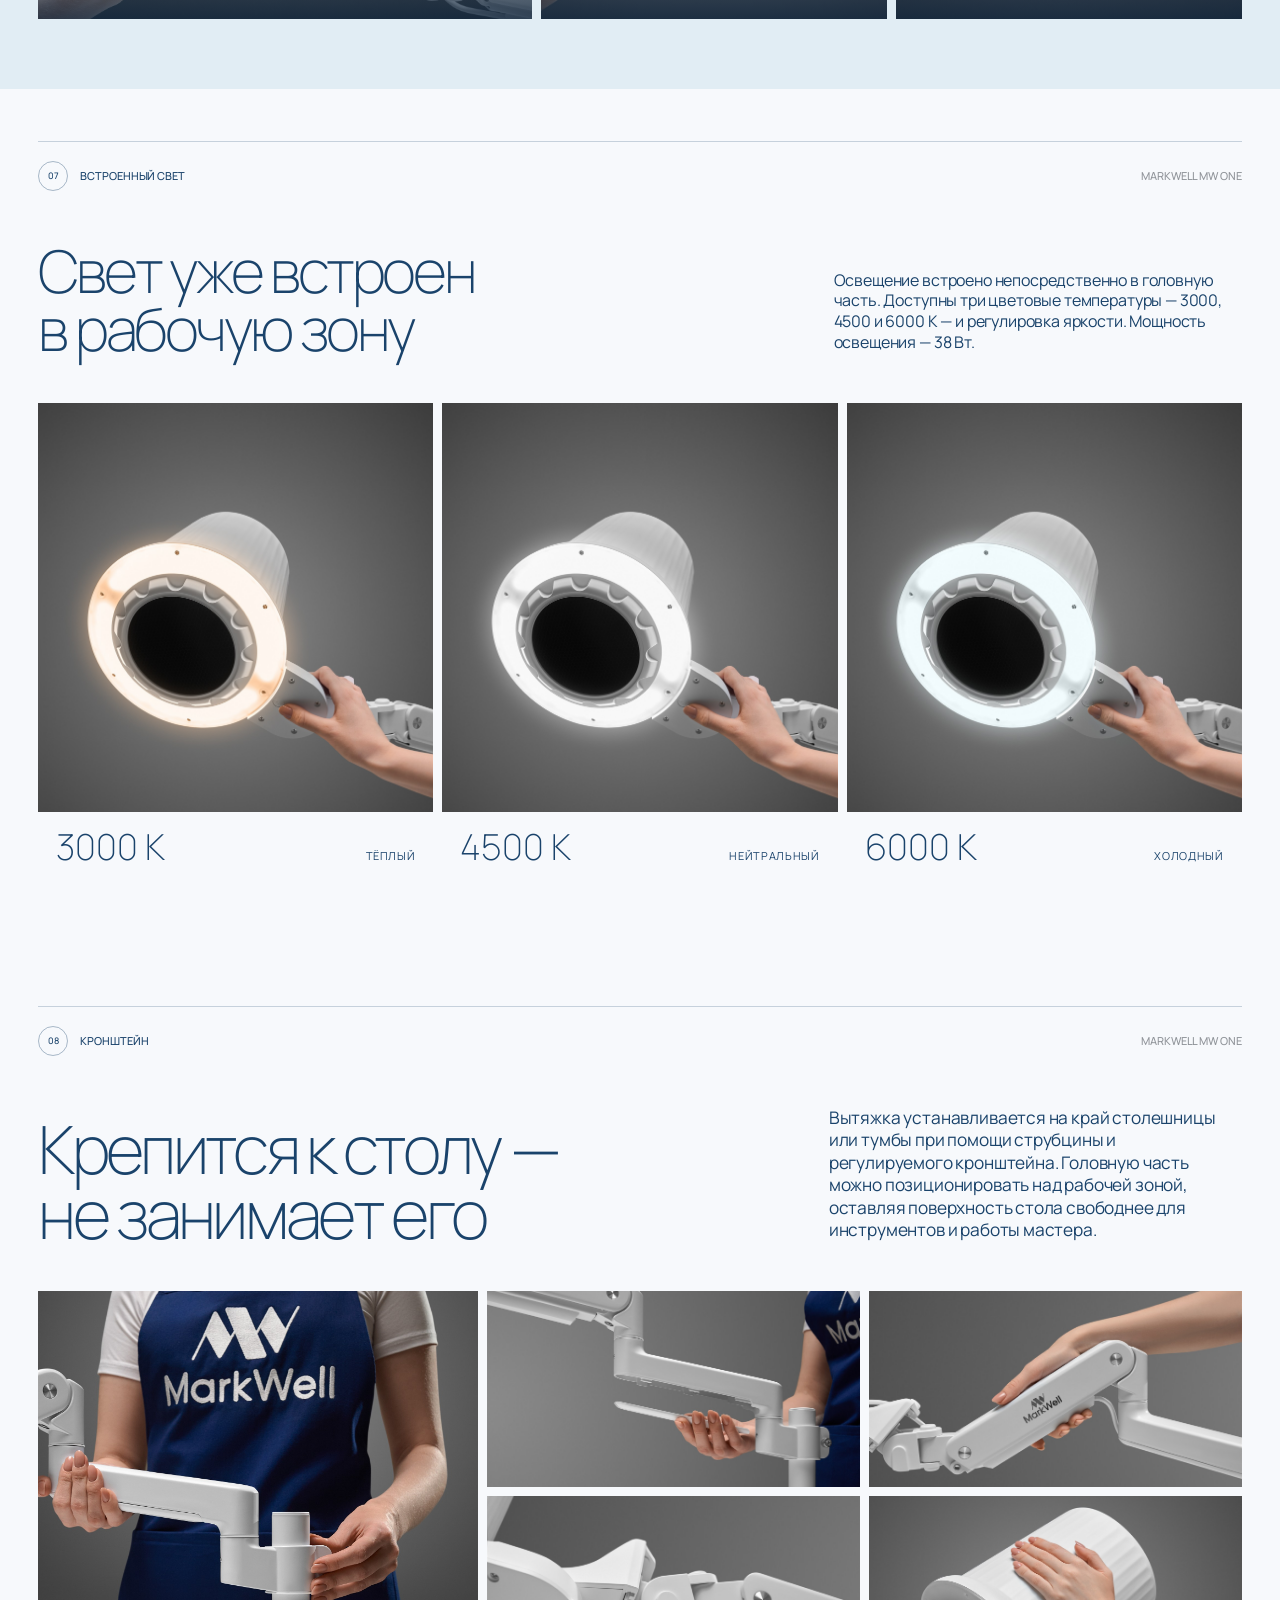
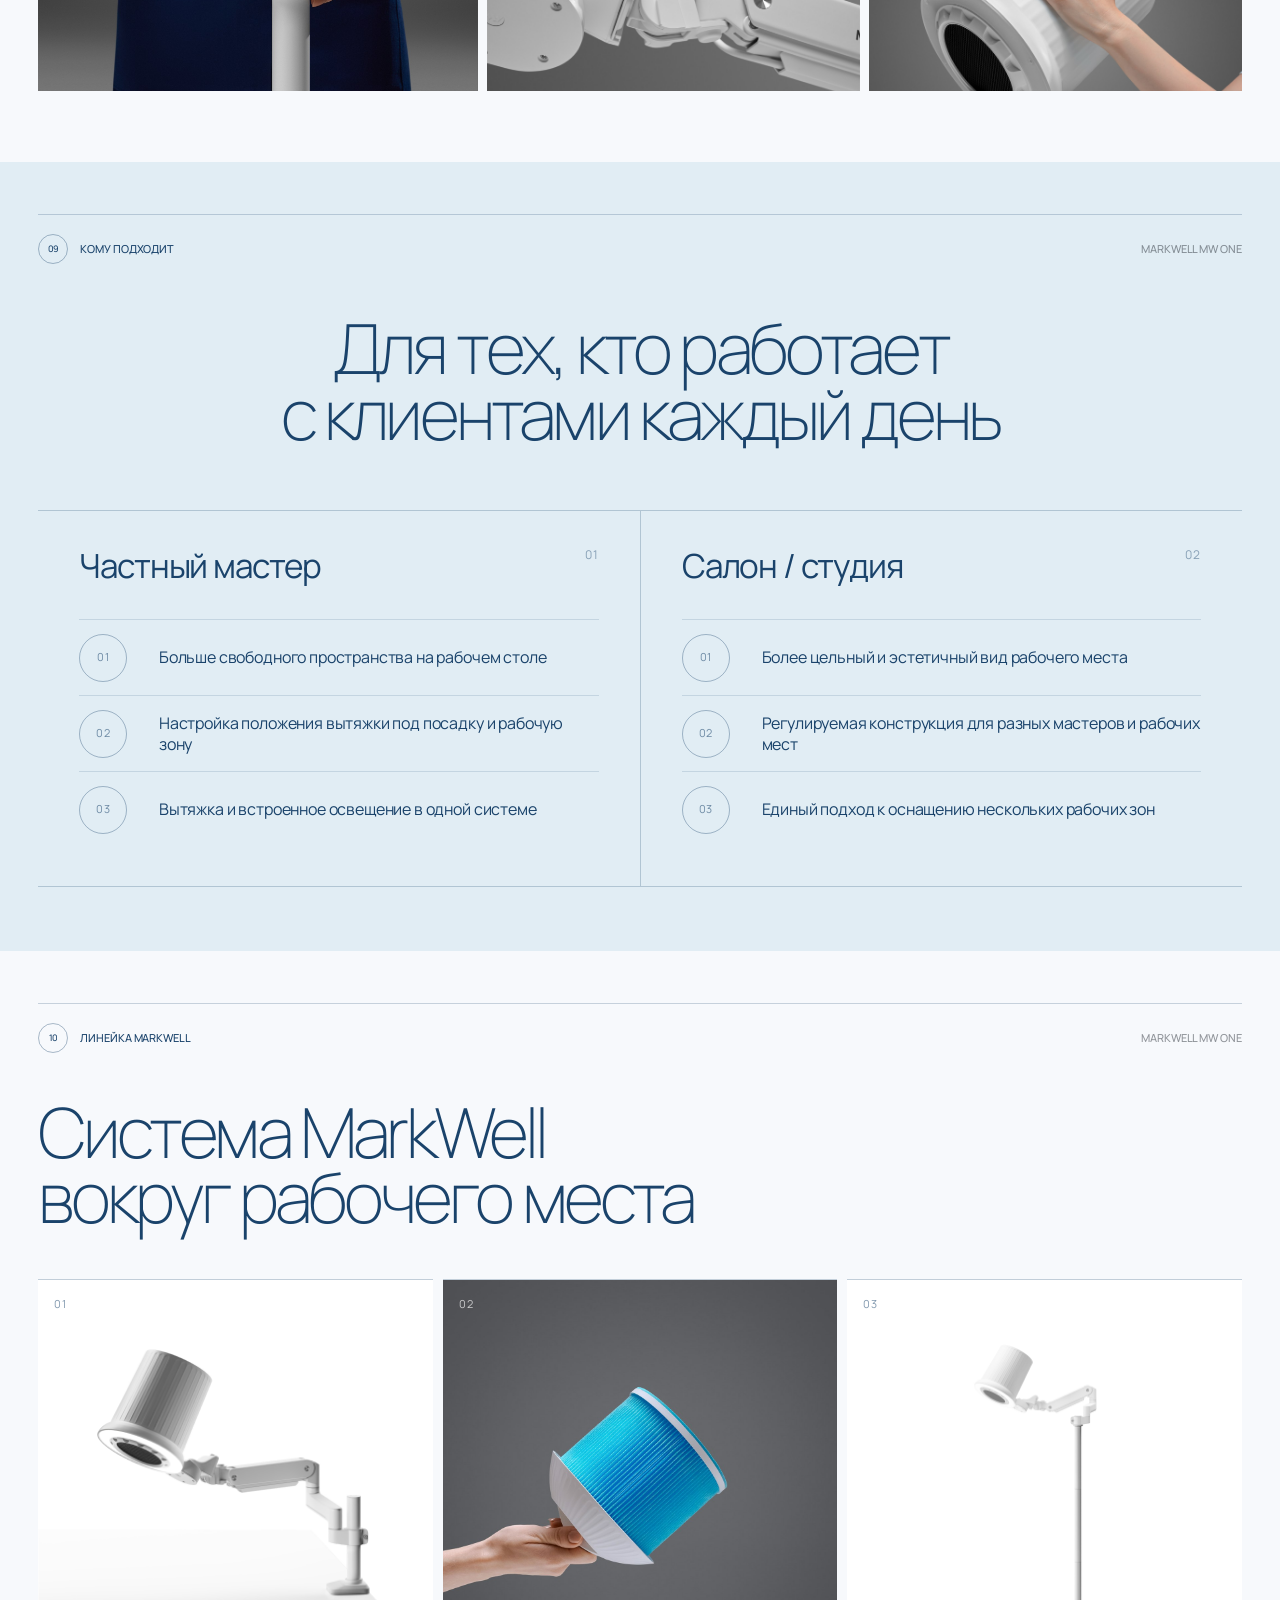
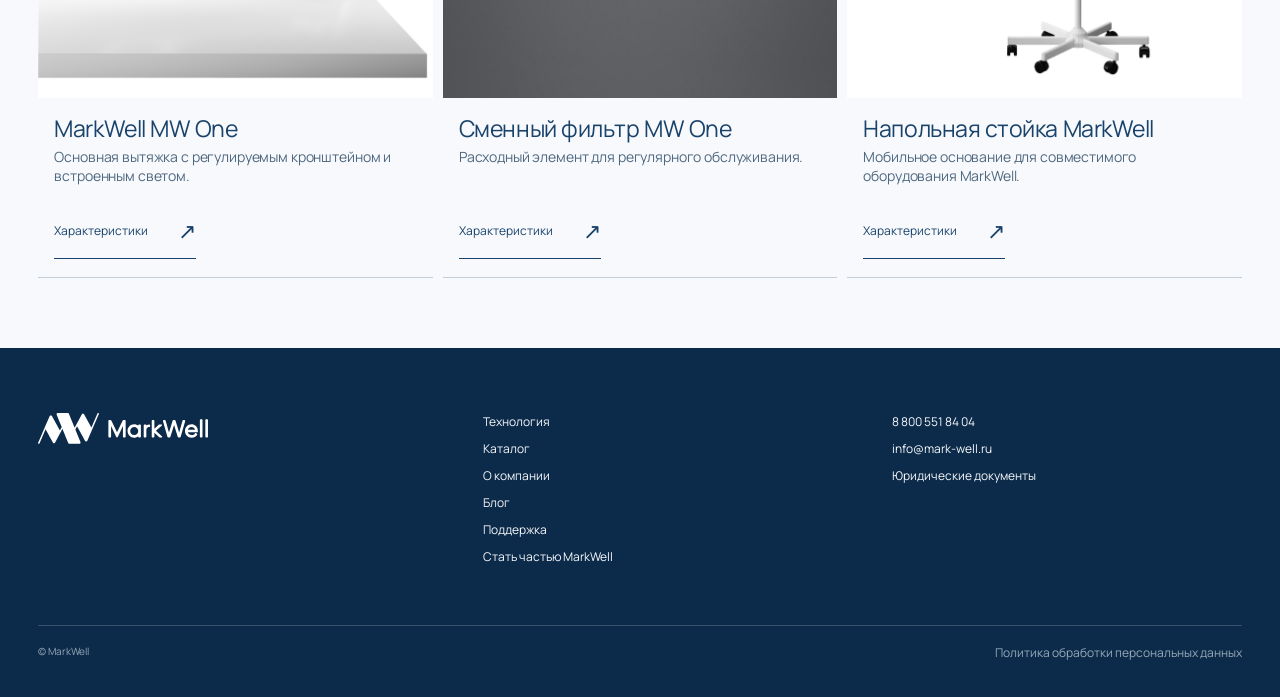
==== commit b2476717: "Optically center play triangle in video buttons Co-Authored-By: Claude Opus 5 <noreply@anthropic.com" ====
--- a/index.html
+++ b/index.html
@@ -15,7 +15,7 @@
       href="https://fonts.googleapis.com/css2?family=Manrope:wght@200;400;500;600&display=swap"
       rel="stylesheet"
     />
-    <link rel="stylesheet" href="styles.css?v=technology-5" />
+    <link rel="stylesheet" href="styles.css?v=video-3" />
   </head>
   <body>
     <main>
@@ -415,7 +415,7 @@
 <div id="product-dialog-content">
 </div>
 </dialog>
-<script src="script.js?v=video-2">
+<script src="script.js?v=video-3">
 </script>
 </body>
 </html>
--- a/styles.css
+++ b/styles.css
@@ -1207,7 +1207,7 @@
 }
 #real-work .tz-video-item { position: relative; min-width: 0; margin: 0; scroll-snap-align: start; }
 #real-work .tz-video-play { position: absolute; top: 50%; left: 50%; display: grid; width: clamp(54px, 4.4vw, 68px); height: clamp(54px, 4.4vw, 68px); place-items: center; border: 1px solid rgba(255,255,255,.55); border-radius: 50%; color: #fff; background: rgba(12,43,74,.32); backdrop-filter: blur(10px); -webkit-backdrop-filter: blur(10px); transform: translate(-50%, -50%); pointer-events: none; transition: opacity .3s ease, transform .35s cubic-bezier(.22,1,.36,1), background-color .3s ease; }
-#real-work .tz-video-play svg { width: 40%; height: 40%; margin-left: 7%; fill: currentColor; }
+#real-work .tz-video-play svg { display: block; width: 40%; height: 40%; fill: currentColor; }
 #real-work .tz-video-item:hover .tz-video-play { background: rgba(12,43,74,.55); transform: translate(-50%, -50%) scale(1.06); }
 #real-work .tz-video-item.is-playing .tz-video-play { opacity: 0; transform: translate(-50%, -50%) scale(.85); }
 #real-work .tz-videos::-webkit-scrollbar { display: none; }
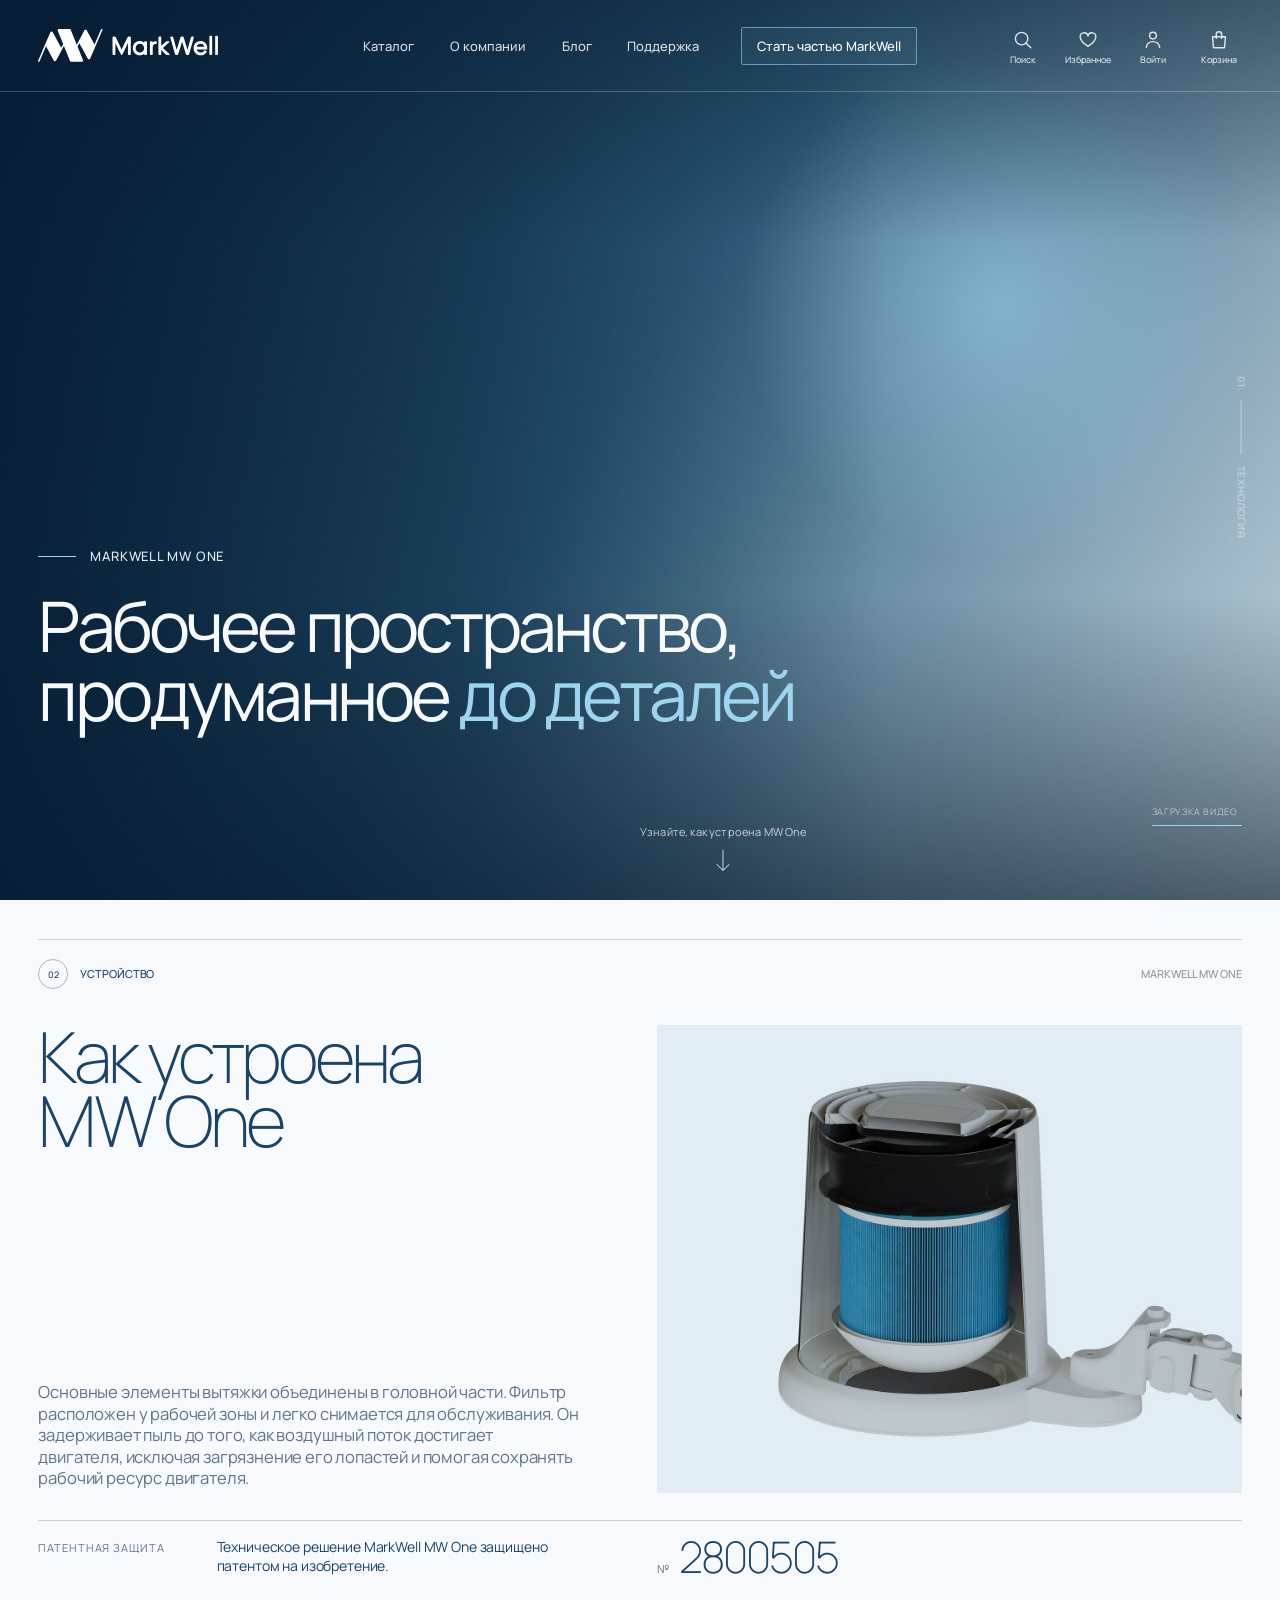
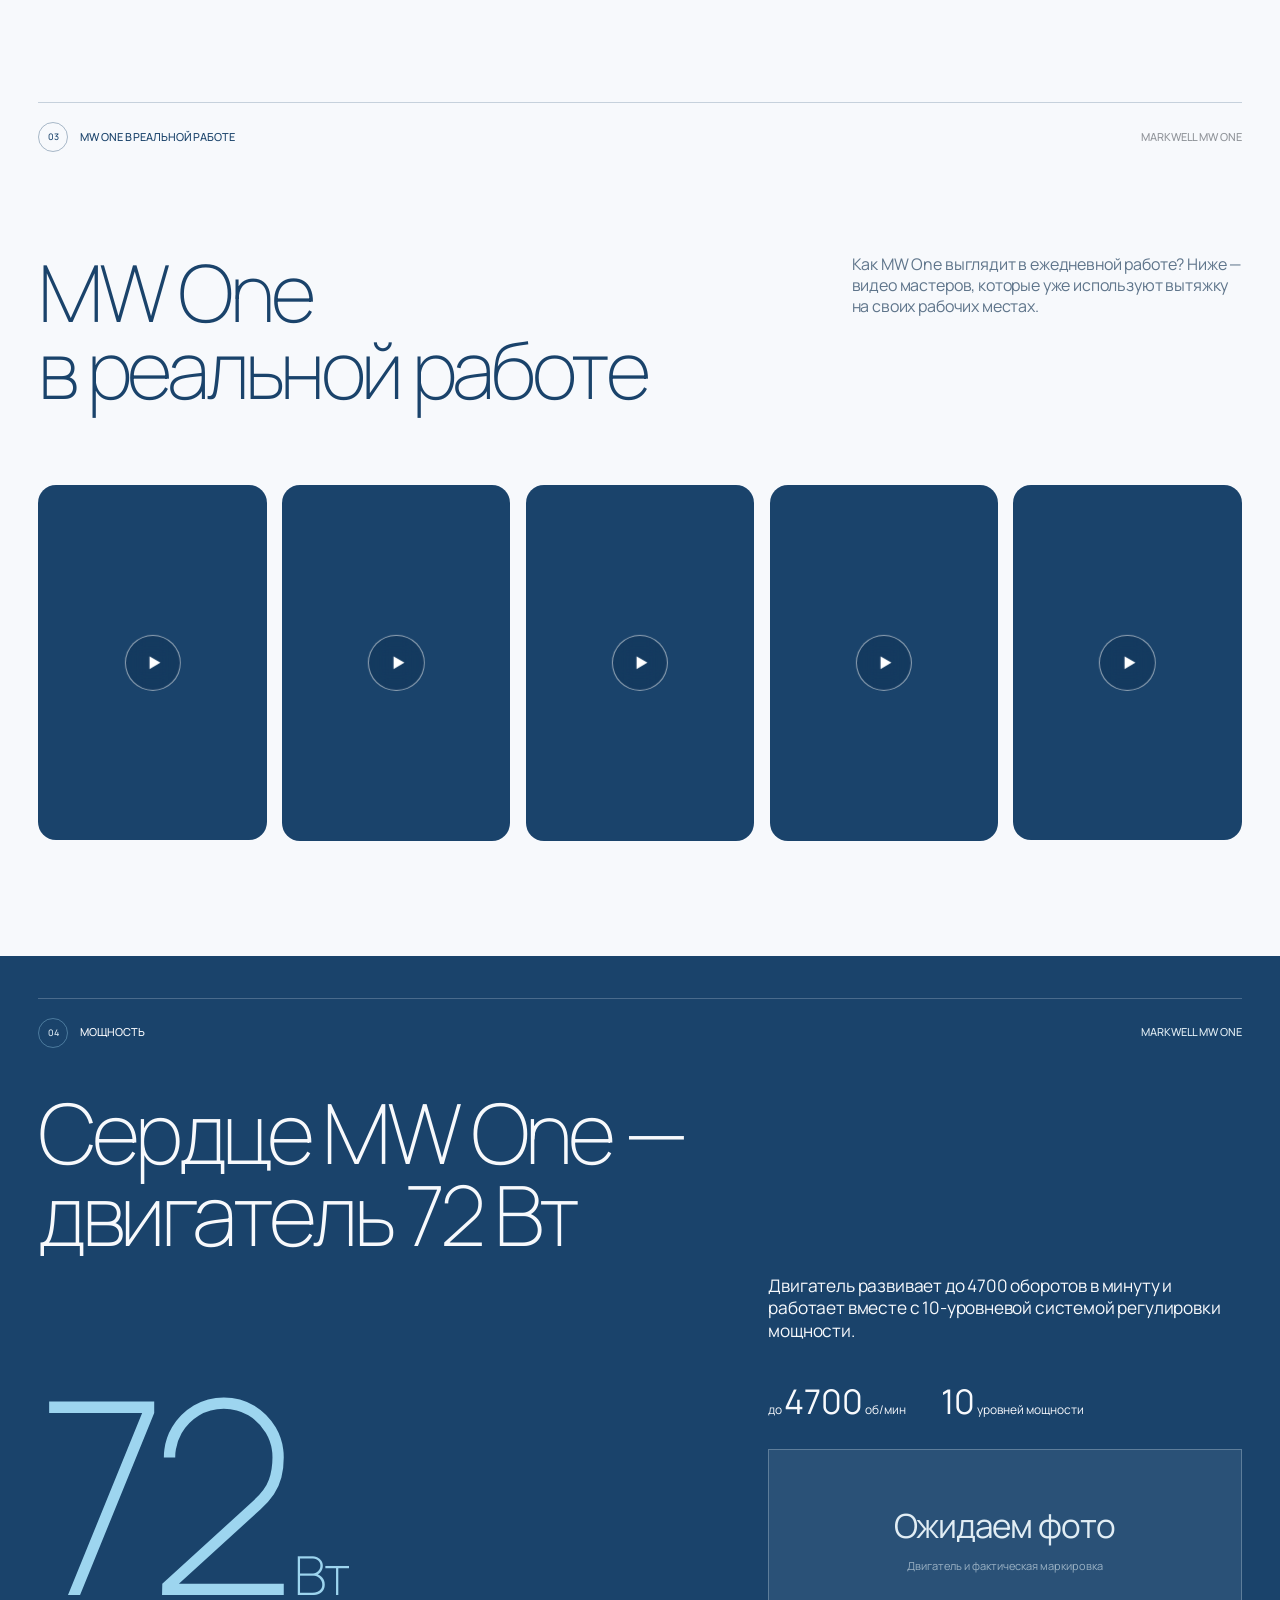
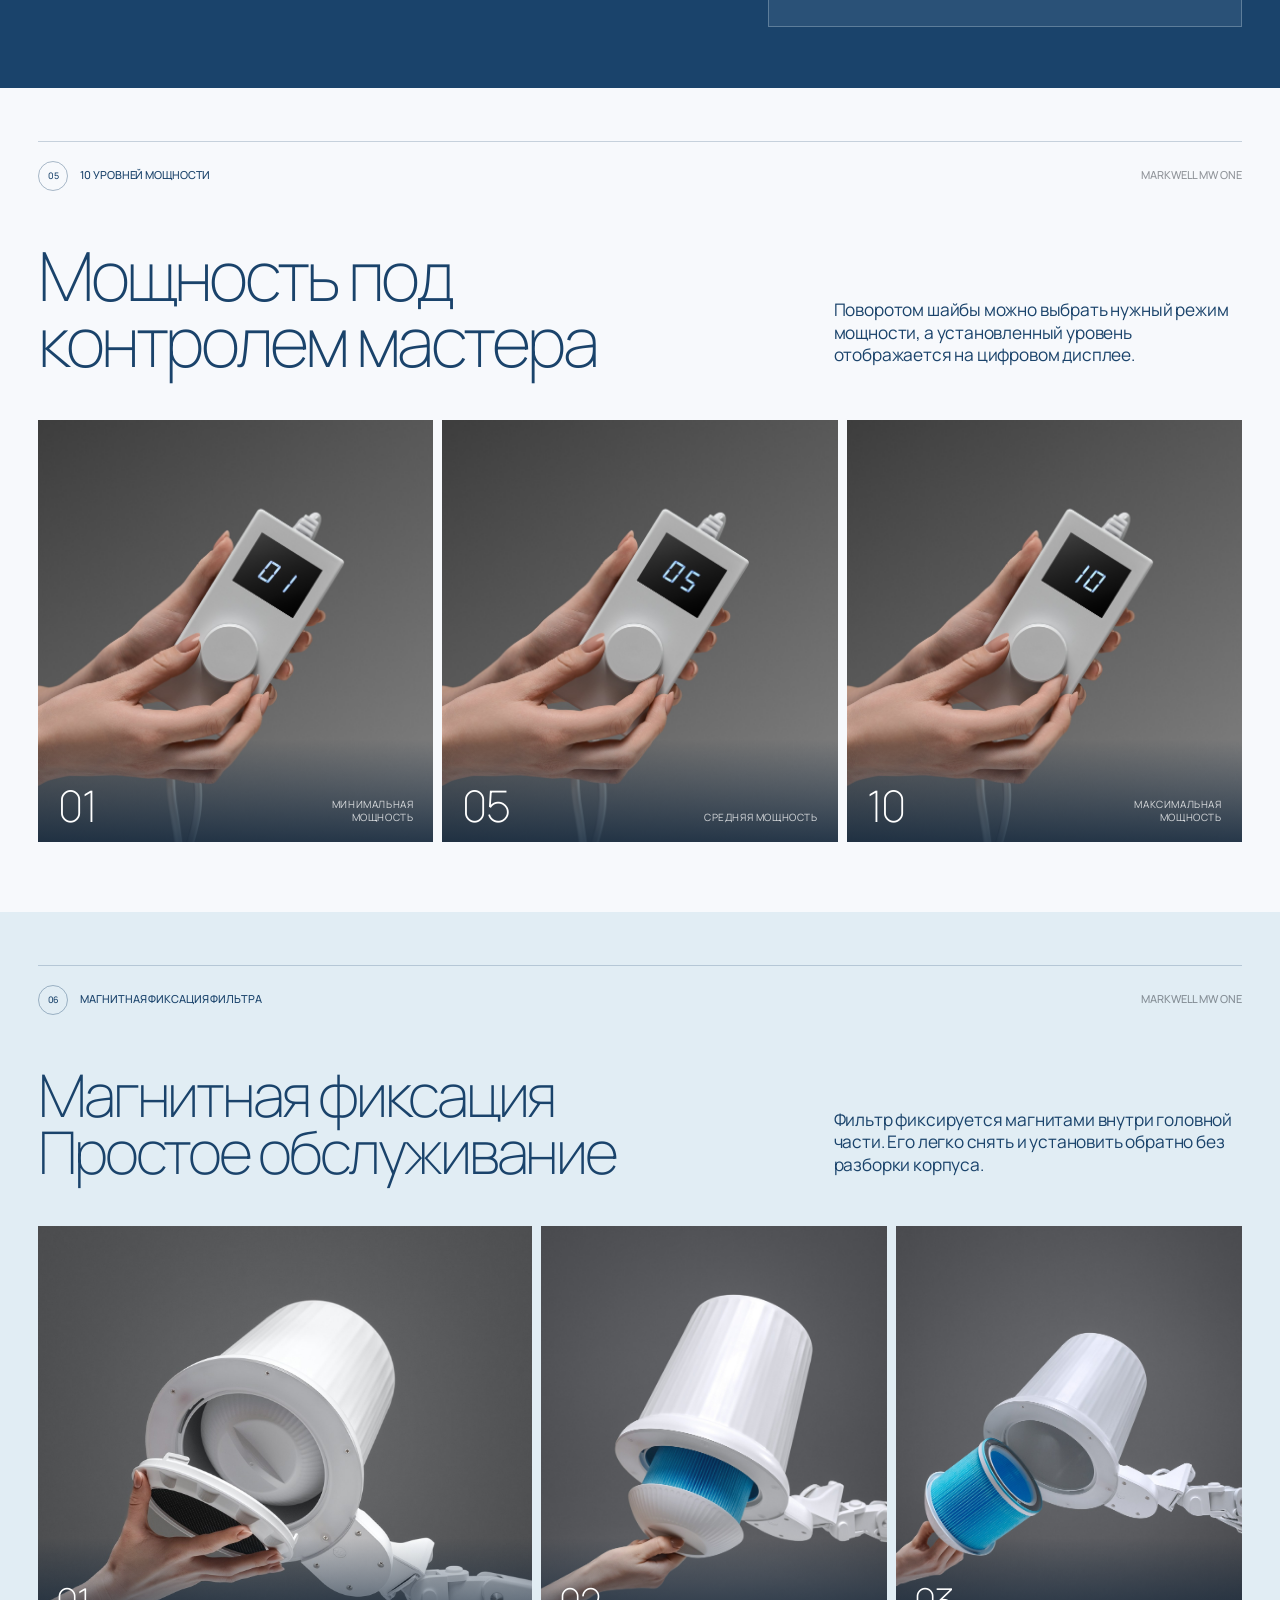
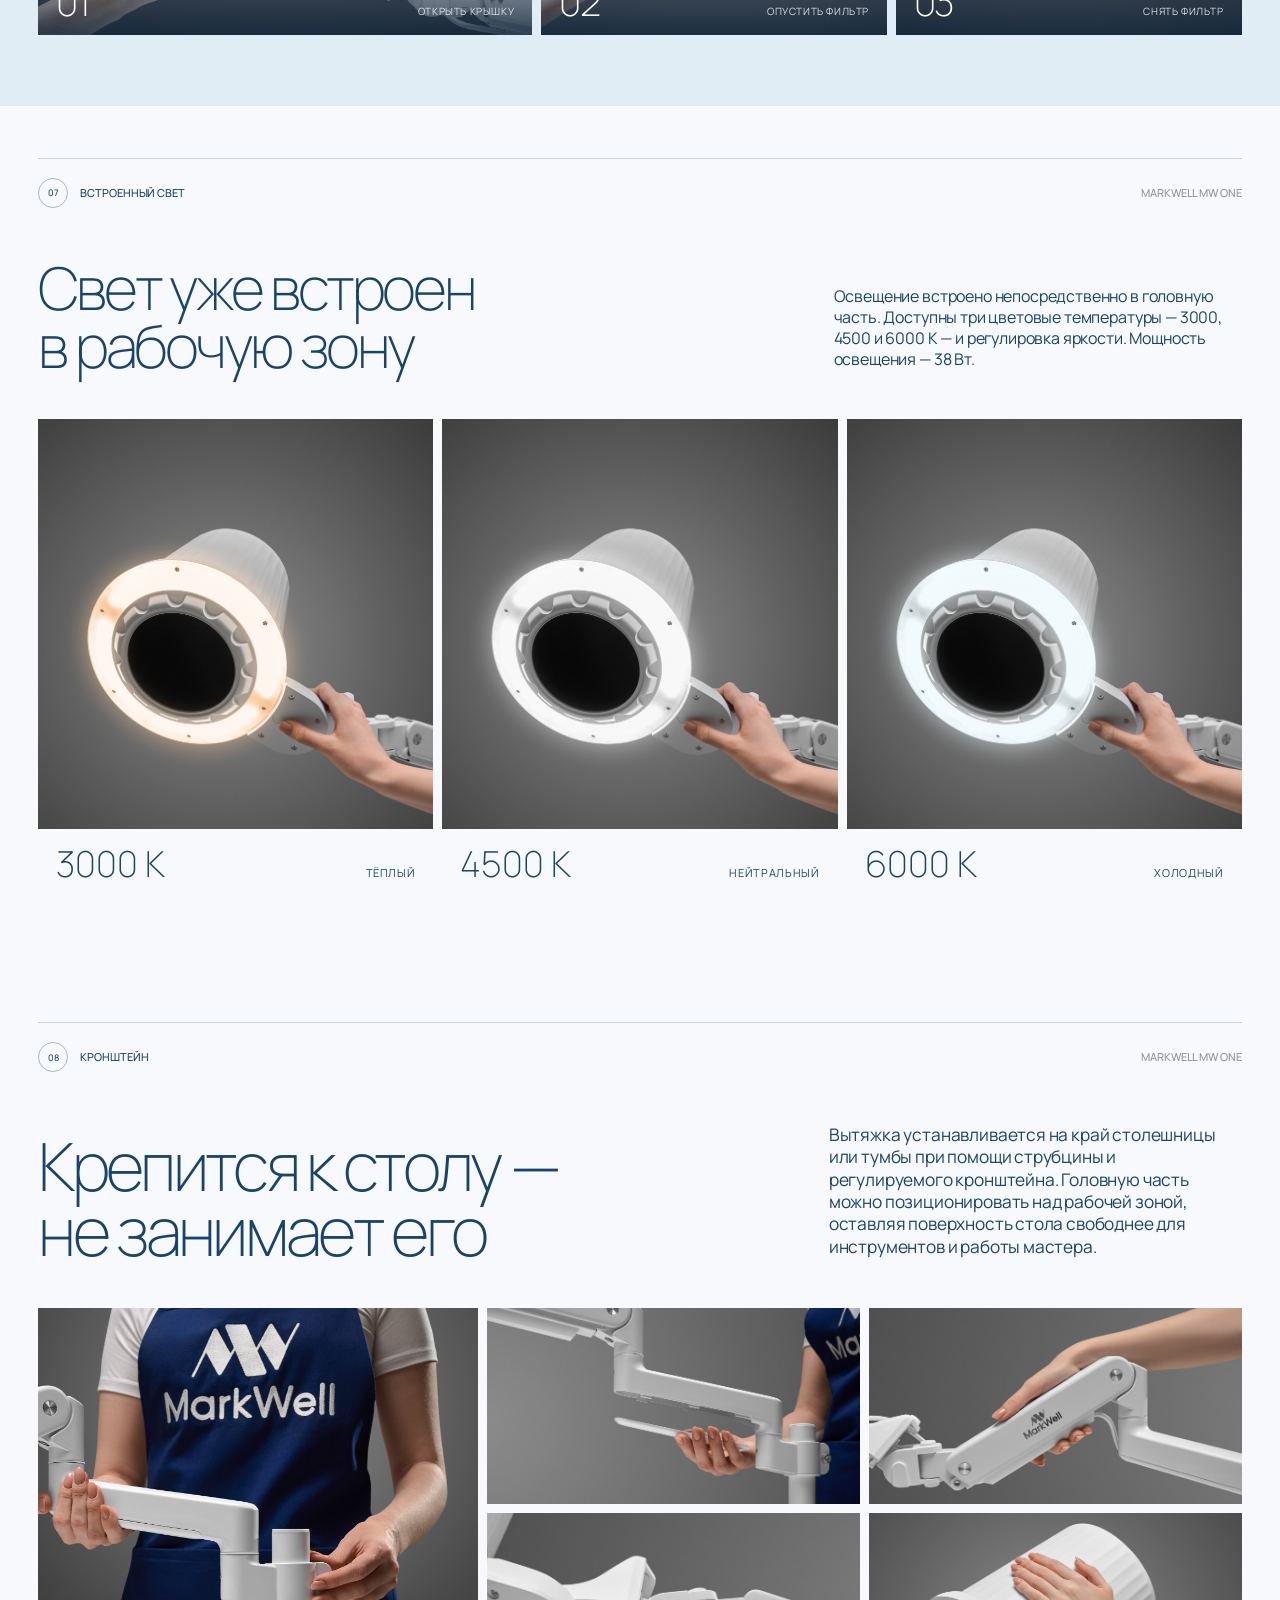
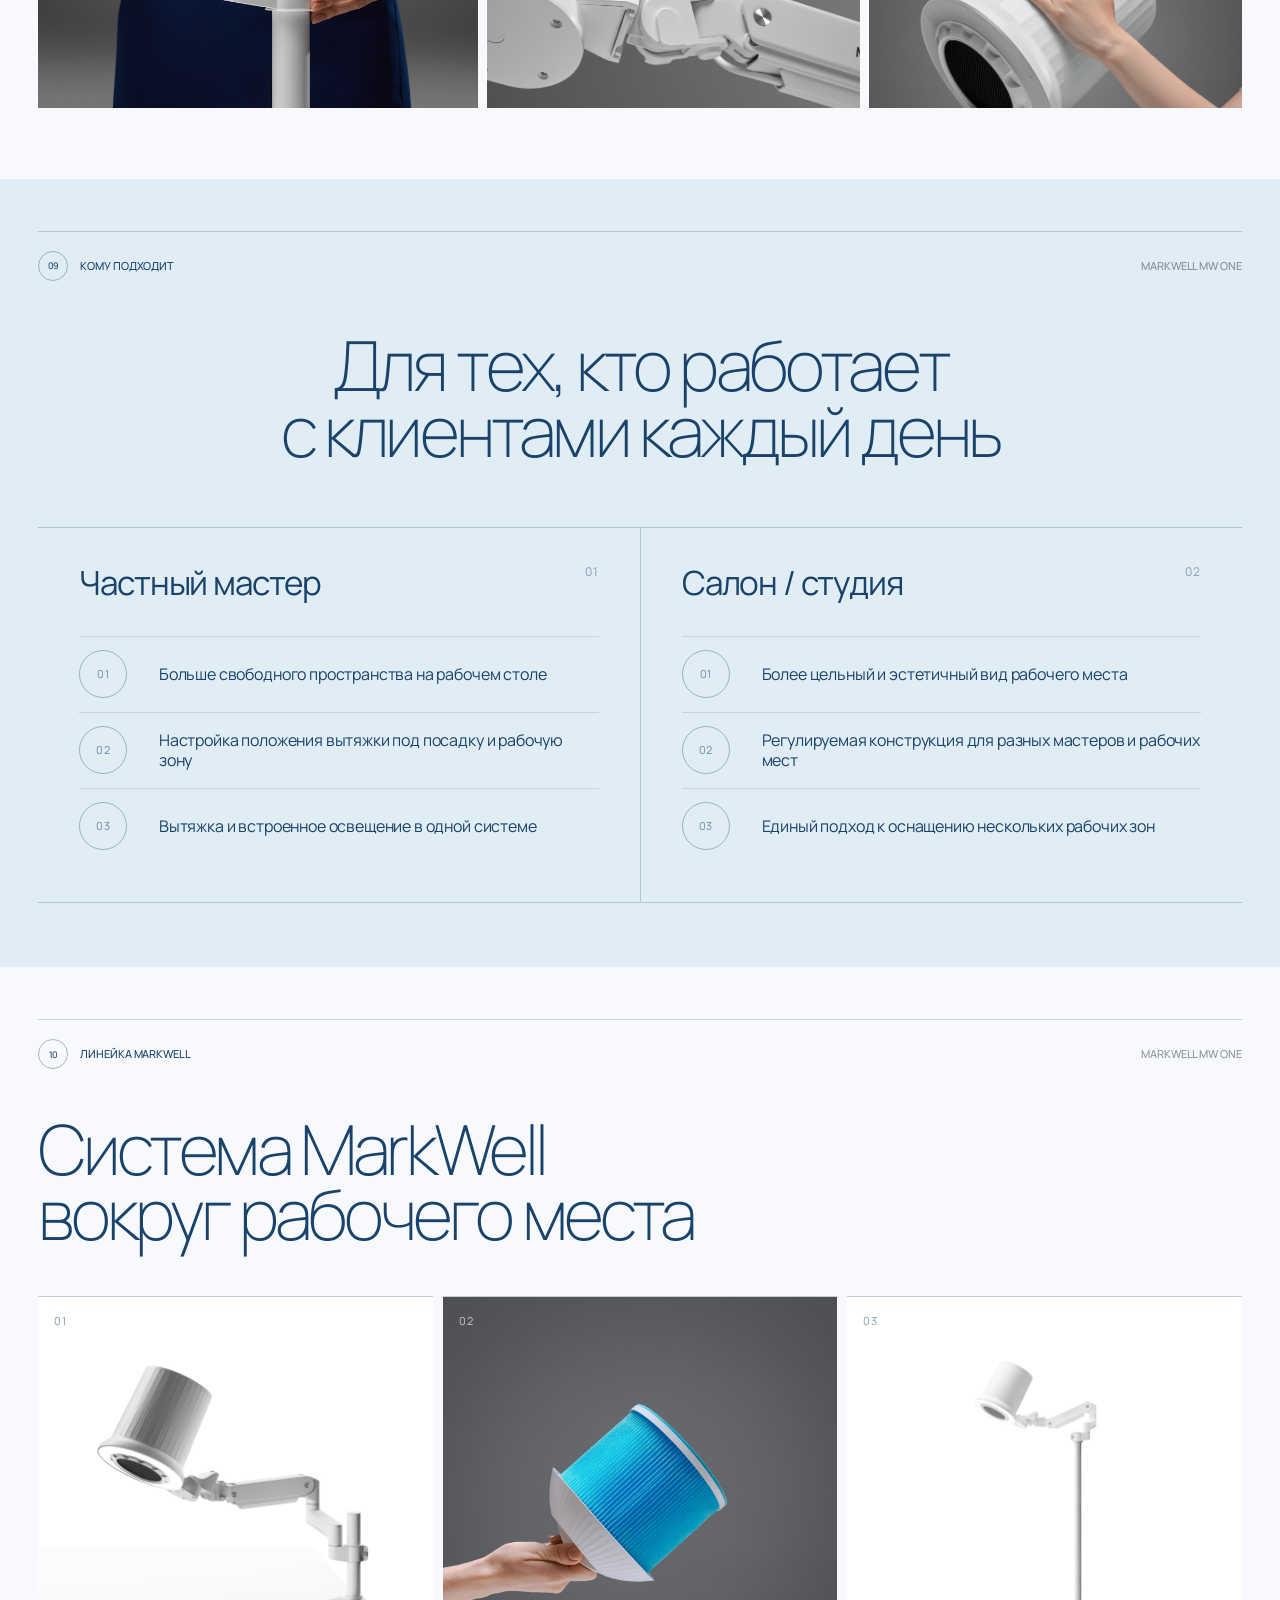
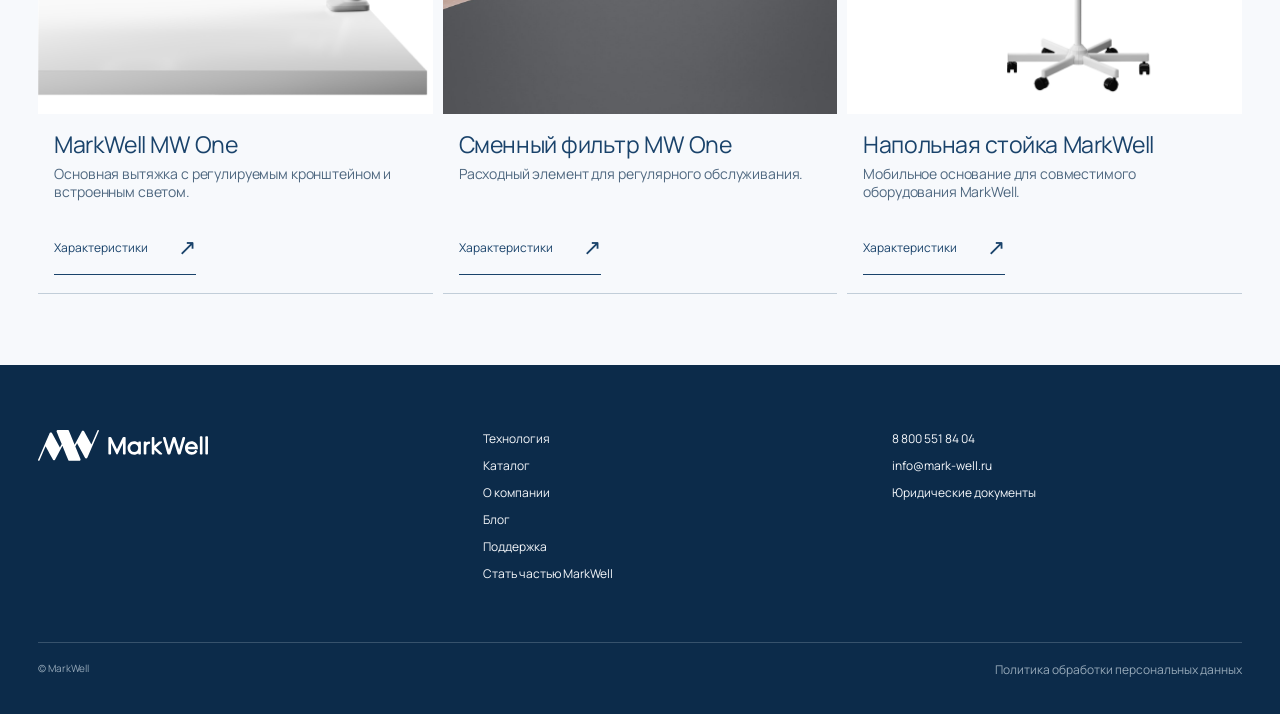
==== commit f2f741ff: "Replace video slider with a static five-video grid Co-Authored-By: Claude Opus 5 <noreply@anthropic." ====
--- a/index.html
+++ b/index.html
@@ -15,7 +15,7 @@
       href="https://fonts.googleapis.com/css2?family=Manrope:wght@200;400;500;600&display=swap"
       rel="stylesheet"
     />
-    <link rel="stylesheet" href="styles.css?v=video-3" />
+    <link rel="stylesheet" href="styles.css?v=videos-5" />
   </head>
   <body>
     <main>
@@ -156,10 +156,6 @@
 <h2>MW One<br>в реальной работе</h2>
 <div class="real-work-intro">
 <p>Как MW One выглядит в ежедневной работе? Ниже — видео мастеров, которые уже используют вытяжку на своих рабочих местах.</p>
-<div class="tz-video-nav" aria-label="Прокрутка видеоленты">
-<button type="button" data-video-scroll="prev" aria-label="Предыдущие видео"><svg viewBox="0 0 24 24" aria-hidden="true"><path d="M19 12H5M11 6l-6 6 6 6"/></svg></button>
-<button type="button" data-video-scroll="next" aria-label="Следующие видео"><svg viewBox="0 0 24 24" aria-hidden="true"><path d="M5 12h14M13 6l6 6-6 6"/></svg></button>
-</div>
 </div>
 </div>
 <div class="tz-videos reveal">
@@ -181,26 +177,6 @@
 </figure>
 <figure class="tz-video-item">
 <video playsinline preload="metadata" role="button" tabindex="0" aria-label="Воспроизвести видео работы MW One 5" src="https://framerusercontent.com/assets/ujM8Mk9MSq0qYkT4r7JeilmuP54.mp4">
-</video>
-</figure>
-<figure class="tz-video-item">
-<video playsinline preload="metadata" role="button" tabindex="0" aria-label="Воспроизвести видео работы MW One 6" src="https://framerusercontent.com/assets/FM6FjXF7eiEcHy1u3t3JHBIWj74.mp4">
-</video>
-</figure>
-<figure class="tz-video-item">
-<video playsinline preload="metadata" role="button" tabindex="0" aria-label="Воспроизвести видео работы MW One 7" src="https://framerusercontent.com/assets/7csQTLBMAHS48hdyt0zp8oXlqXw.mp4">
-</video>
-</figure>
-<figure class="tz-video-item">
-<video playsinline preload="metadata" role="button" tabindex="0" aria-label="Воспроизвести видео работы MW One 8" src="https://framerusercontent.com/assets/ihDPllsRXC3lbYvmpgLXKxF5U.mp4">
-</video>
-</figure>
-<figure class="tz-video-item">
-<video playsinline preload="metadata" role="button" tabindex="0" aria-label="Воспроизвести видео работы MW One 9" src="https://framerusercontent.com/assets/0M8mDvV45LpOcGYH1gby8AWE.mp4">
-</video>
-</figure>
-<figure class="tz-video-item">
-<video playsinline preload="metadata" role="button" tabindex="0" aria-label="Воспроизвести видео работы MW One 10" src="https://framerusercontent.com/assets/No81GRtNQjFtxB2q1ctCMcyUZQ.mp4">
 </video>
 </figure>
 </div>
@@ -415,7 +391,7 @@
 <div id="product-dialog-content">
 </div>
 </dialog>
-<script src="script.js?v=video-3">
+<script src="script.js?v=videos-5">
 </script>
 </body>
 </html>
--- a/styles.css
+++ b/styles.css
@@ -1165,52 +1165,16 @@
   margin: 0;
   color: #5f758b;
 }
-#real-work .tz-video-nav {
-  display: flex;
-  gap: 8px;
-  margin-top: 28px;
-}
-#real-work .tz-video-nav button {
-  display: grid;
-  width: 42px;
-  height: 42px;
-  padding: 0;
-  place-items: center;
-  border: 1px solid rgba(26,67,107,.32);
-  border-radius: 50%;
-  color: var(--deep-ocean);
-  background: transparent;
-  cursor: pointer;
-  transition: color .2s ease, background .2s ease, transform .2s ease;
-}
-#real-work .tz-video-nav button:hover {
-  color: var(--cloud-white);
-  background: var(--deep-ocean);
-  transform: translateY(-2px);
-}
-#real-work .tz-video-nav button:focus-visible {
-  outline: 2px solid var(--clear-sky);
-  outline-offset: 3px;
-}
-#real-work .tz-video-nav svg { display: block; width: 18px; height: 18px; fill: none; stroke: currentColor; stroke-width: 1.4; stroke-linecap: round; stroke-linejoin: round; }
 #real-work .tz-videos {
   display: grid;
-  grid-template-columns: none;
-  grid-auto-flow: column;
-  grid-auto-columns: clamp(185px, 17vw, 250px);
-  gap: clamp(12px, 1.4vw, 22px);
-  justify-content: start;
-  overflow-x: auto;
-  overscroll-behavior-inline: contain;
-  scroll-snap-type: x mandatory;
-  scrollbar-width: none;
-}
-#real-work .tz-video-item { position: relative; min-width: 0; margin: 0; scroll-snap-align: start; }
+  grid-template-columns: repeat(5, minmax(0, 1fr));
+  gap: clamp(10px, 1.2vw, 22px);
+}
+#real-work .tz-video-item { position: relative; min-width: 0; margin: 0; }
 #real-work .tz-video-play { position: absolute; top: 50%; left: 50%; display: grid; width: clamp(54px, 4.4vw, 68px); height: clamp(54px, 4.4vw, 68px); place-items: center; border: 1px solid rgba(255,255,255,.55); border-radius: 50%; color: #fff; background: rgba(12,43,74,.32); backdrop-filter: blur(10px); -webkit-backdrop-filter: blur(10px); transform: translate(-50%, -50%); pointer-events: none; transition: opacity .3s ease, transform .35s cubic-bezier(.22,1,.36,1), background-color .3s ease; }
 #real-work .tz-video-play svg { display: block; width: 40%; height: 40%; fill: currentColor; }
 #real-work .tz-video-item:hover .tz-video-play { background: rgba(12,43,74,.55); transform: translate(-50%, -50%) scale(1.06); }
 #real-work .tz-video-item.is-playing .tz-video-play { opacity: 0; transform: translate(-50%, -50%) scale(.85); }
-#real-work .tz-videos::-webkit-scrollbar { display: none; }
 #real-work .tz-videos video {
   display: block;
   width: 100%;
@@ -1386,7 +1350,7 @@
   .tz-technology__copy { gap:28px; margin-bottom:34px; }
   .tz-patent { row-gap:22px; }
   #filter .tz-split > .tz-media { order: 0; }
-  #real-work .tz-videos { display:flex; gap:15px; overflow-x:auto; scroll-snap-type:x mandatory; }
+  #real-work .tz-videos { display:flex; gap:15px; overflow-x:auto; scroll-snap-type:x mandatory; scrollbar-width:none; }
   #real-work .tz-video-item,#real-work .tz-video-item:nth-child(n) { flex:0 0 min(66vw,280px); margin-top:0; scroll-snap-align:start; }
   #real-work .tz-videos video { height:auto; aspect-ratio:9/14; }
   #catalog .tz-products { display:flex; gap:10px; margin-right:calc(var(--edge) * -1); padding-right:var(--edge); overflow-x:auto; scroll-snap-type:x mandatory; scrollbar-width:none; }
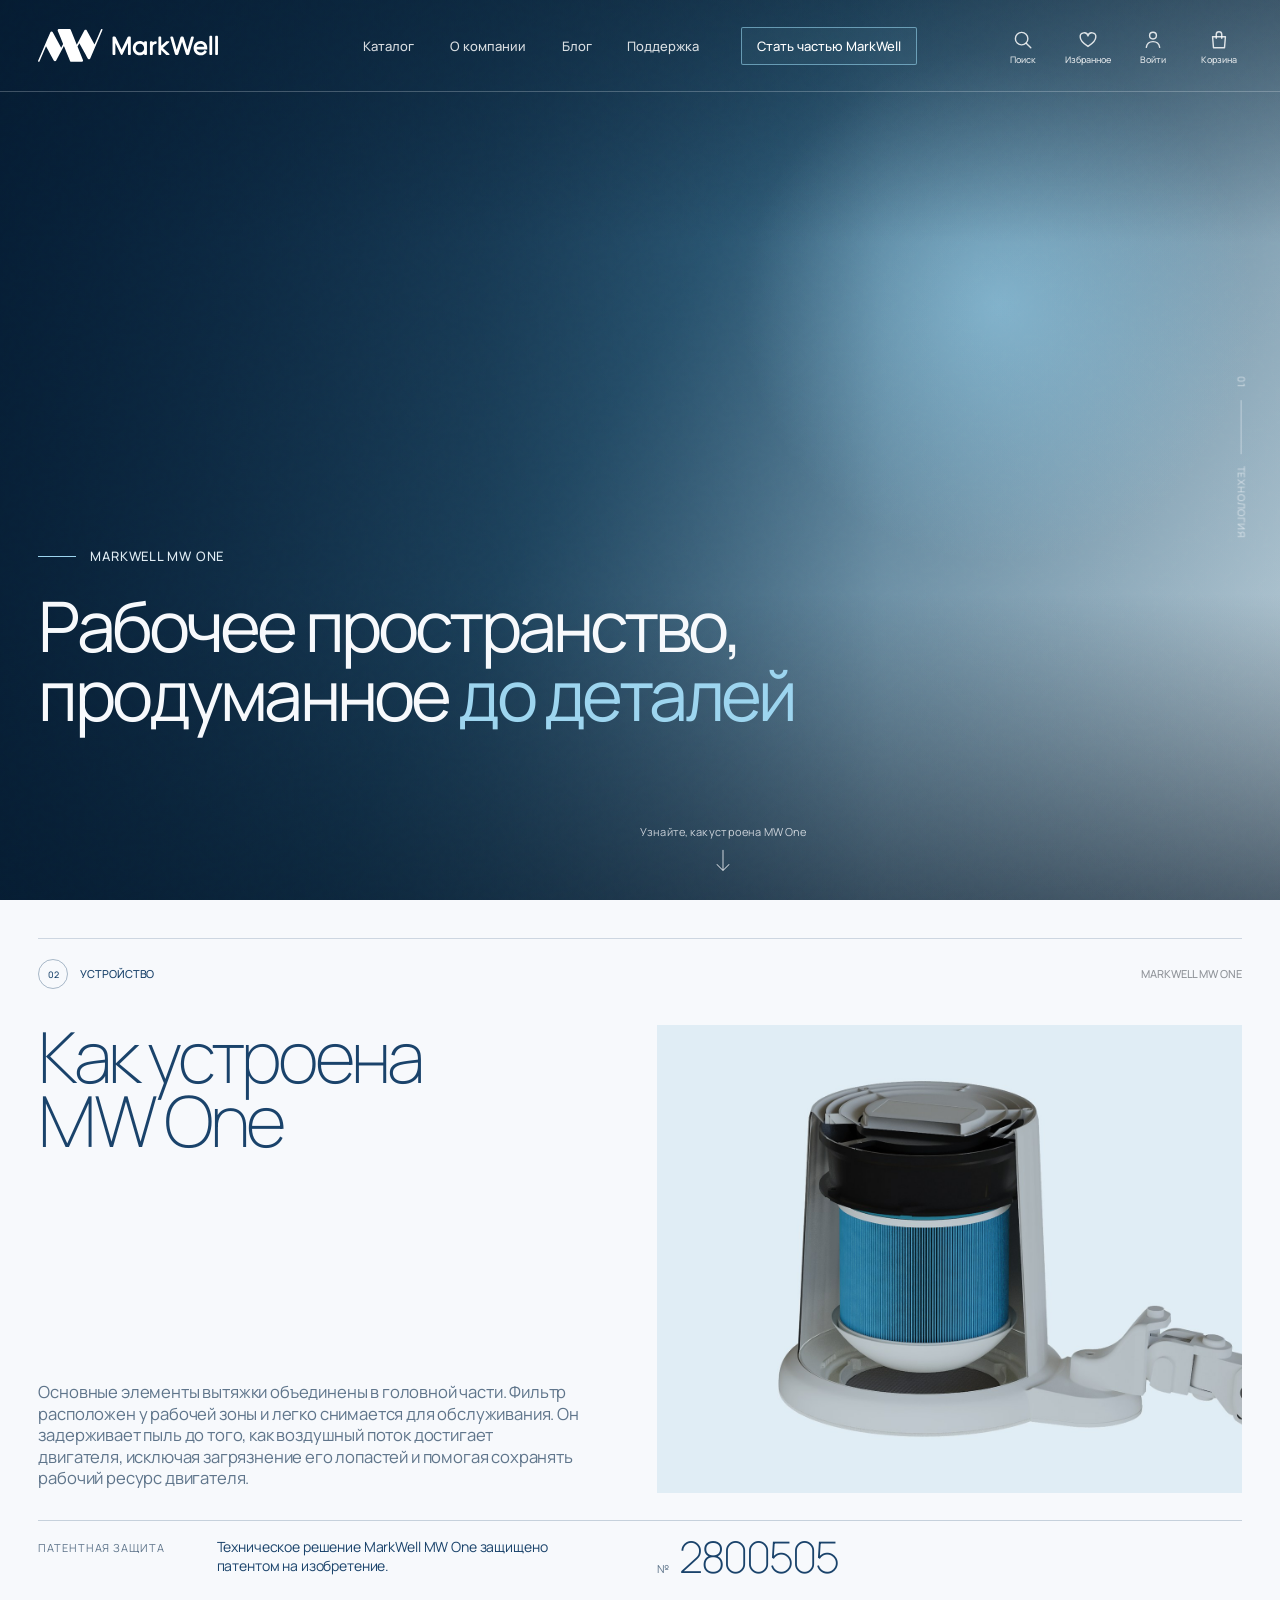
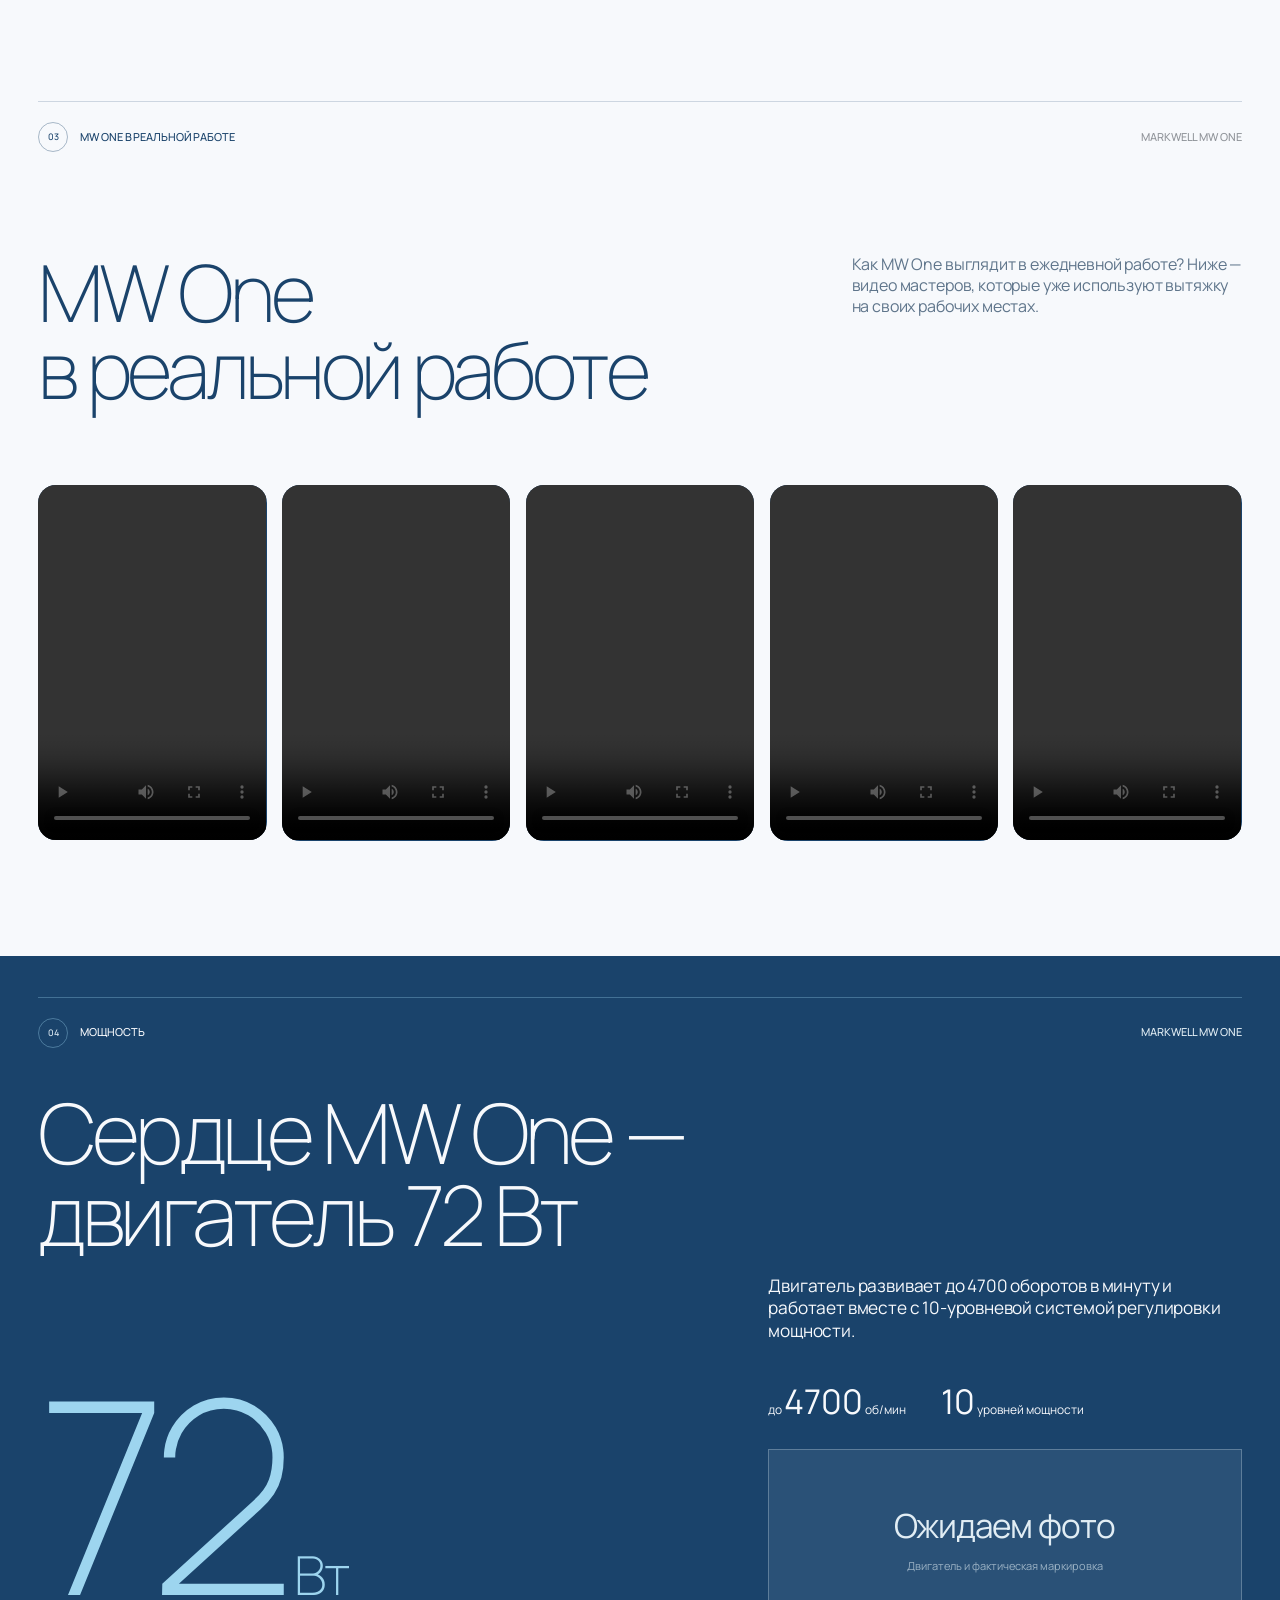
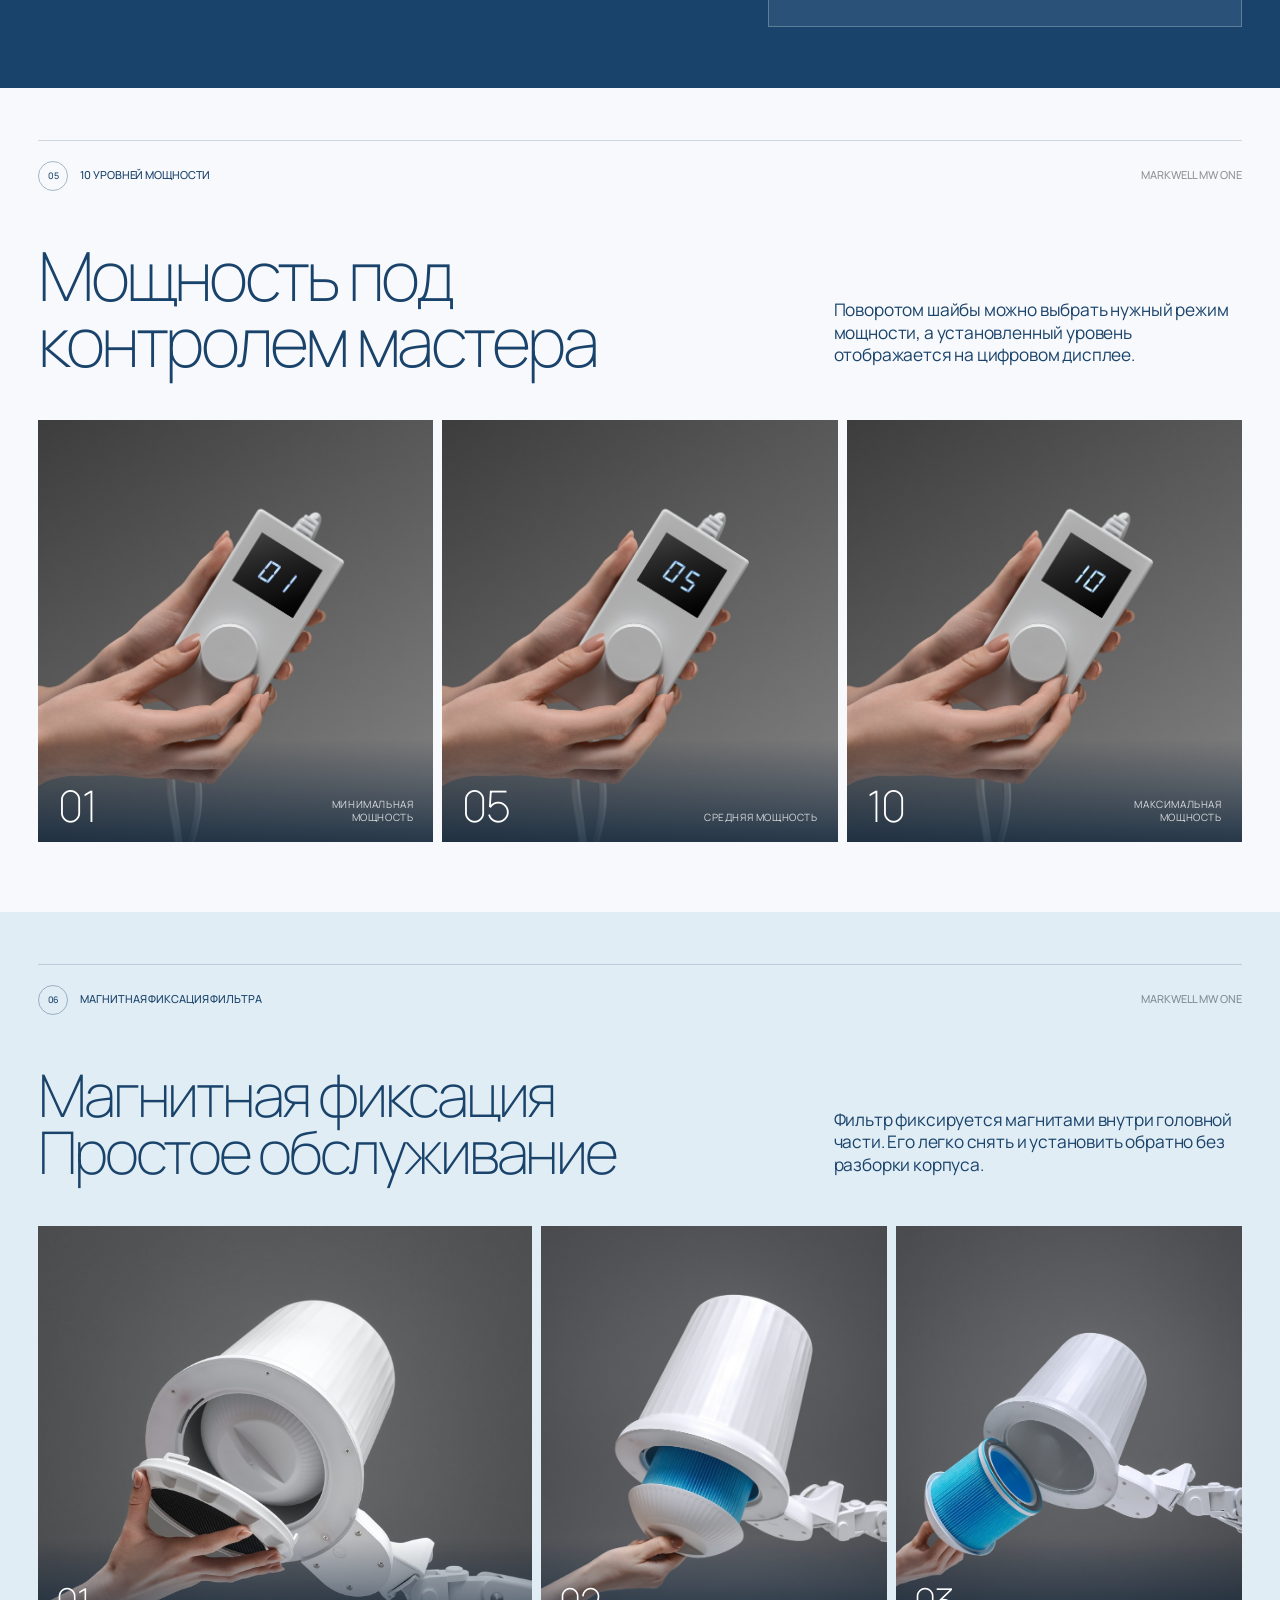
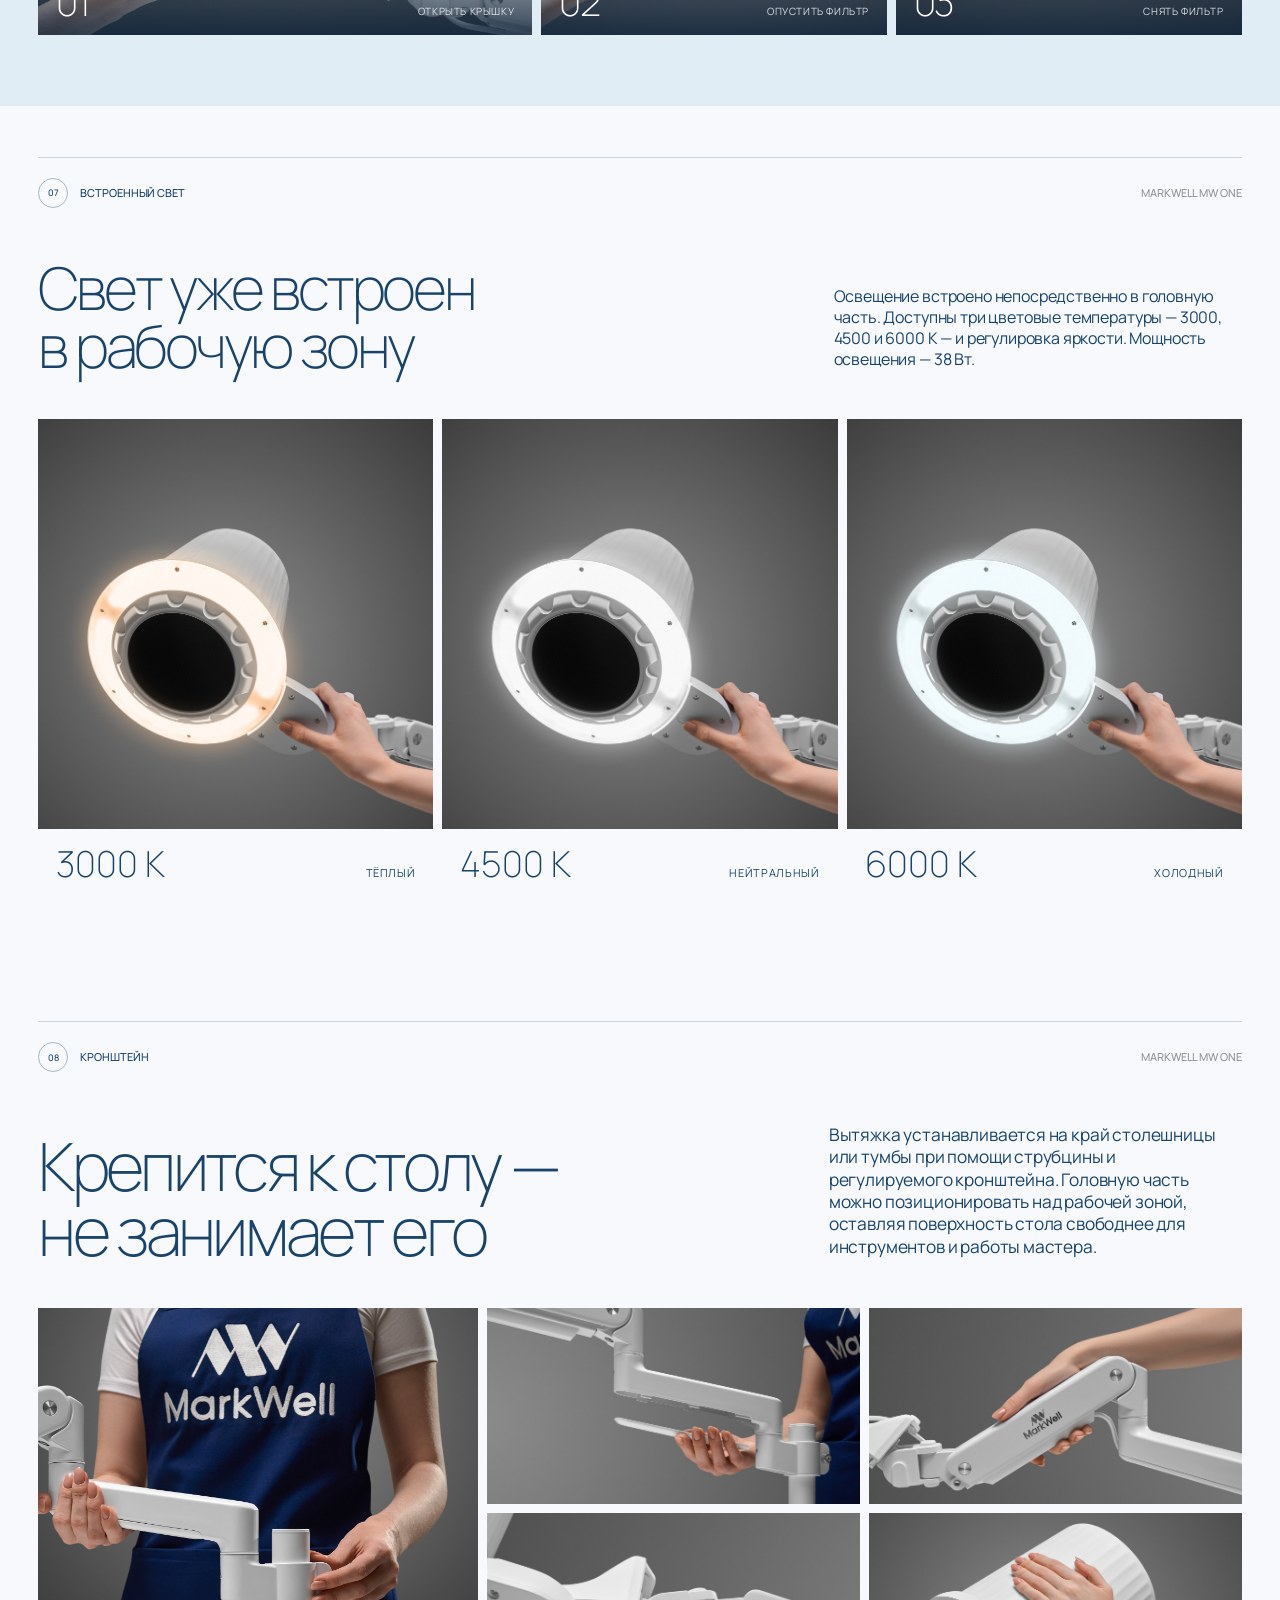
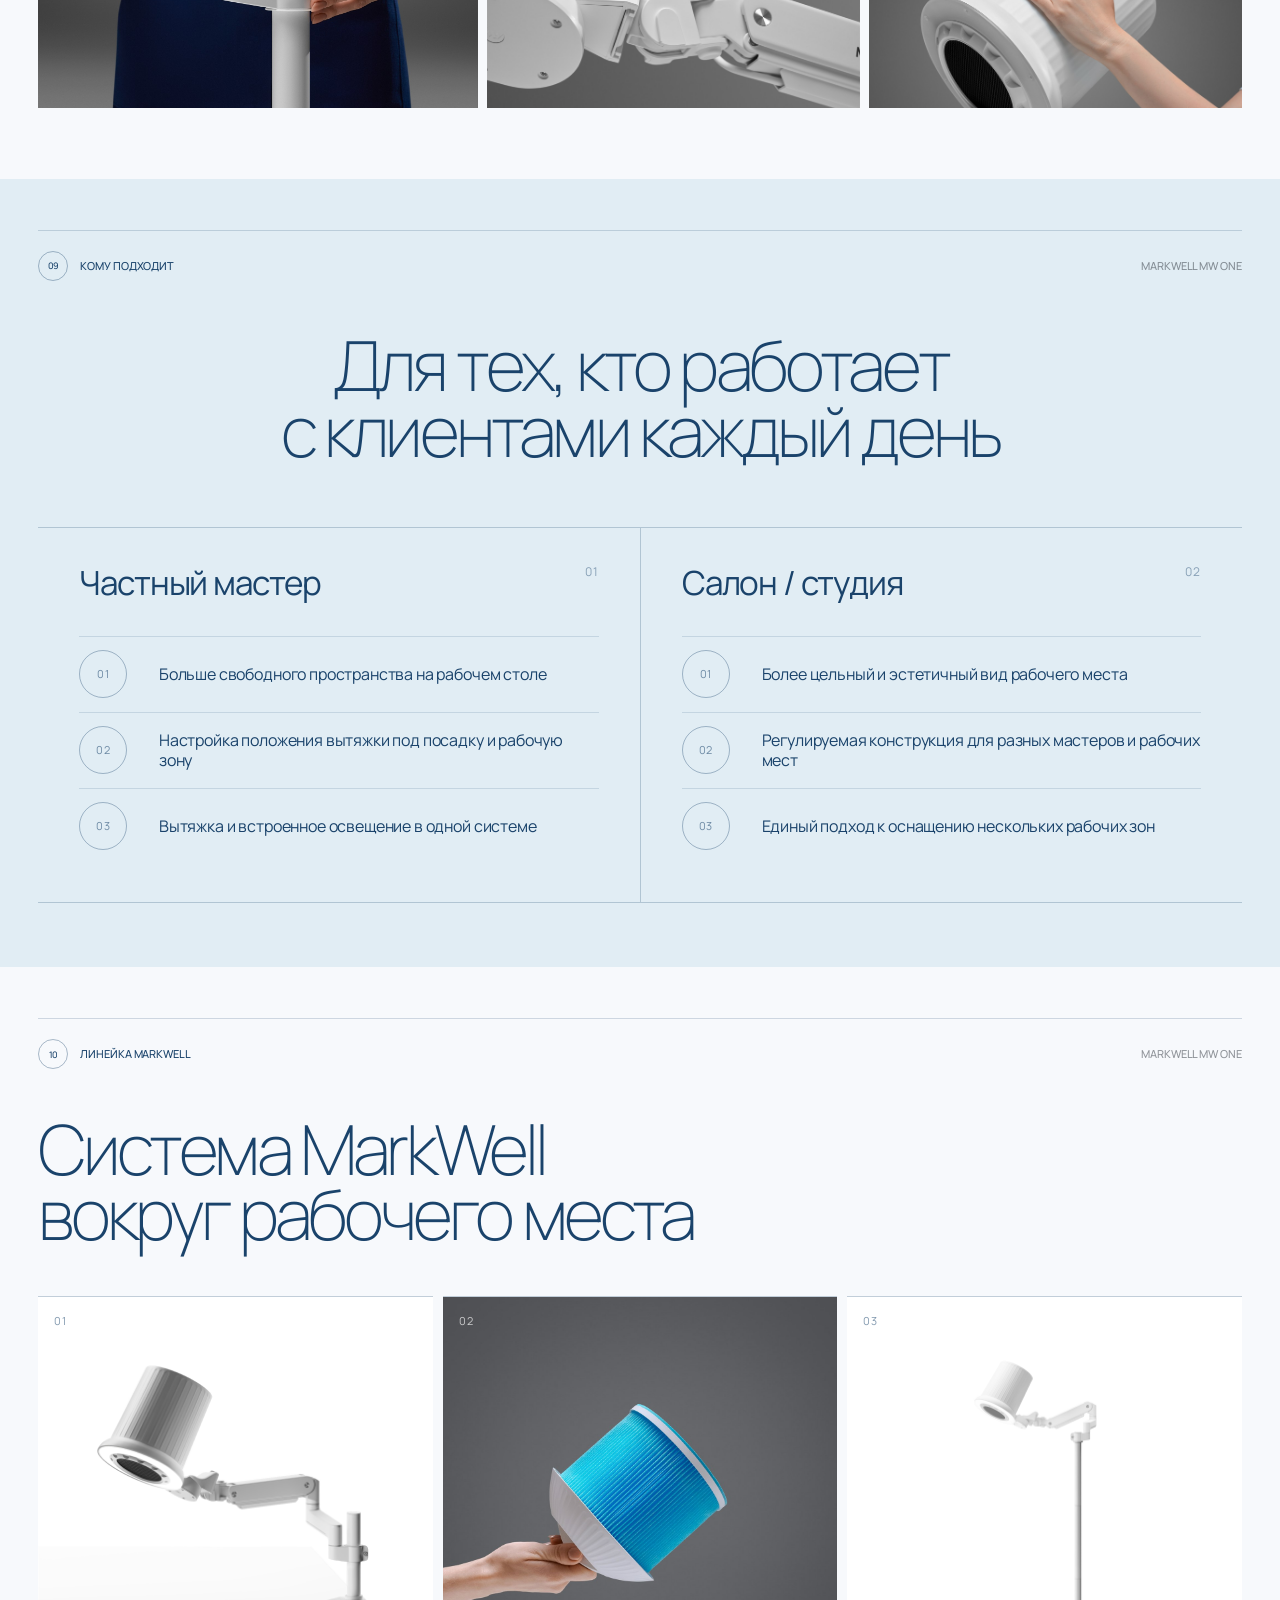
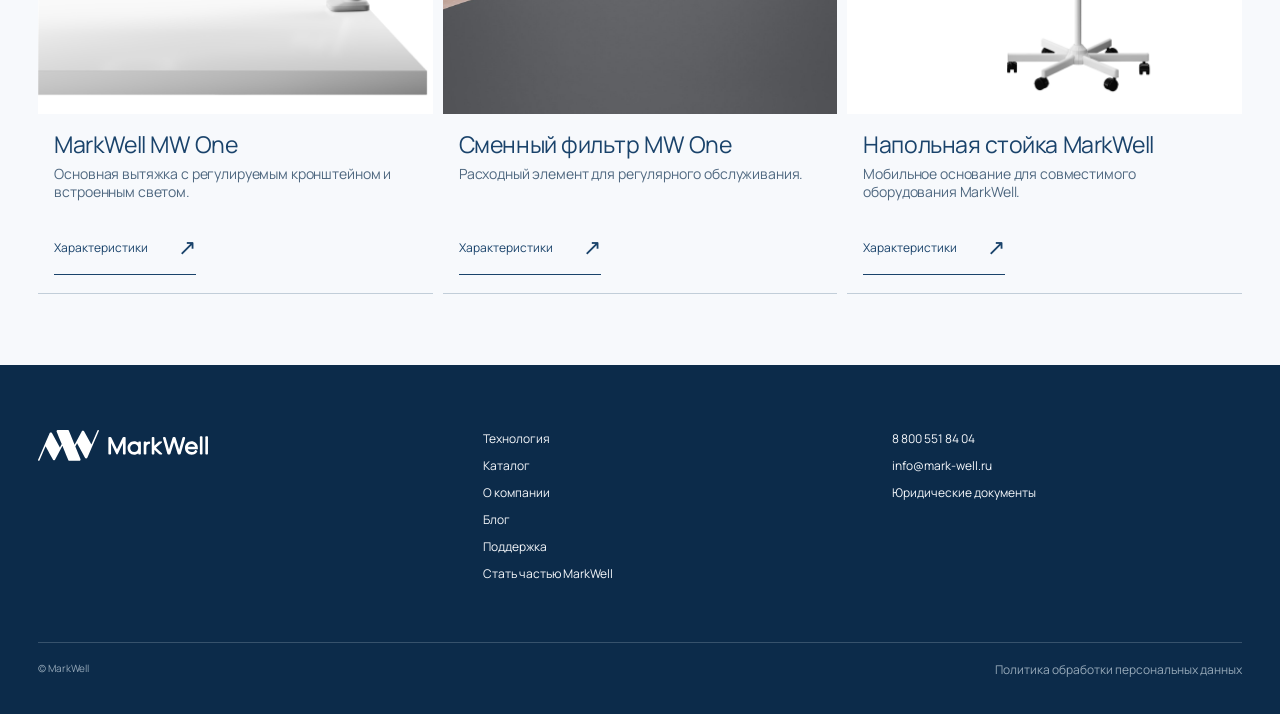
==== commit bb947588: "Remove script-driven features so the prototype matches Yandex KIT limits Two-column support page, na" ====
--- a/index.html
+++ b/index.html
@@ -15,7 +15,7 @@
       href="https://fonts.googleapis.com/css2?family=Manrope:wght@200;400;500;600&display=swap"
       rel="stylesheet"
     />
-    <link rel="stylesheet" href="styles.css?v=videos-5" />
+    <link rel="stylesheet" href="styles.css?v=nojs-1" />
   </head>
   <body>
     <main>
@@ -120,24 +120,23 @@
           </svg>
         </a>
 
-        <div class="video-status" aria-live="polite">Загрузка видео</div>
-      </section>
-
-<section class="brand-section tz-section " id="technology">
-<div class="section-top reveal">
+              </section>
+
+<section class="brand-section tz-section" id="technology">
+<div class="section-top">
 <p class="section-label">
 <span>02</span> Устройство</p>
 <p class="section-meta">MarkWell MW One</p>
 </div>
 <div class="tz-technology">
-<div class="tz-technology__copy reveal">
+<div class="tz-technology__copy">
 <h2>Как устроена<br>MW One</h2>
 <p class="tz-description">Основные элементы вытяжки объединены в головной части. Фильтр расположен у рабочей зоны и легко снимается для обслуживания. Он задерживает пыль до того, как воздушный поток достигает двигателя, исключая загрязнение его лопастей и помогая сохранять рабочий ресурс двигателя.</p>
 </div>
-<figure class="tz-media tz-technology__visual reveal">
+<figure class="tz-media tz-technology__visual">
 <img src="assets/mw-one-internal-panel.jpg" width="1400" height="1120" alt="Внутреннее устройство головной части MarkWell MW One с фильтром" loading="lazy" />
 </figure>
-<div class="tz-patent reveal">
+<div class="tz-patent">
 <div class="tz-patent__info">
 <span class="tz-patent__label">Патентная защита</span>
 <p class="tz-patent__text">Техническое решение MarkWell MW One защищено патентом на изобретение.</p>
@@ -147,48 +146,48 @@
 </div>
 </section>
 <section class="brand-section tz-section" id="real-work">
-<div class="section-top reveal">
+<div class="section-top">
 <p class="section-label">
 <span>03</span> MW One в реальной работе</p>
 <p class="section-meta">MarkWell MW One</p>
 </div>
-<div class="section-heading reveal">
+<div class="section-heading">
 <h2>MW One<br>в реальной работе</h2>
 <div class="real-work-intro">
 <p>Как MW One выглядит в ежедневной работе? Ниже — видео мастеров, которые уже используют вытяжку на своих рабочих местах.</p>
 </div>
 </div>
-<div class="tz-videos reveal">
-<figure class="tz-video-item">
-<video playsinline preload="metadata" role="button" tabindex="0" aria-label="Воспроизвести видео работы MW One 1" src="https://framerusercontent.com/assets/eFOJJydHrpuk0RMkv7iAq9JcUo.mp4">
-</video>
-</figure>
-<figure class="tz-video-item">
-<video playsinline preload="metadata" role="button" tabindex="0" aria-label="Воспроизвести видео работы MW One 2" src="https://framerusercontent.com/assets/F35gZRMlf95Dw9szyWd6gHX7Vy0.mp4">
-</video>
-</figure>
-<figure class="tz-video-item">
-<video playsinline preload="metadata" role="button" tabindex="0" aria-label="Воспроизвести видео работы MW One 3" src="https://framerusercontent.com/assets/rh4FfUad49eVcN2hk7NqLmJ1Qqg.mp4">
-</video>
-</figure>
-<figure class="tz-video-item">
-<video playsinline preload="metadata" role="button" tabindex="0" aria-label="Воспроизвести видео работы MW One 4" src="https://framerusercontent.com/assets/Ux0R9fcbsbumbFOct6Xb2V55RM.mp4">
-</video>
-</figure>
-<figure class="tz-video-item">
-<video playsinline preload="metadata" role="button" tabindex="0" aria-label="Воспроизвести видео работы MW One 5" src="https://framerusercontent.com/assets/ujM8Mk9MSq0qYkT4r7JeilmuP54.mp4">
+<div class="tz-videos">
+<figure class="tz-video-item">
+<video controls playsinline preload="metadata" aria-label="Видео работы MW One 1" src="https://framerusercontent.com/assets/eFOJJydHrpuk0RMkv7iAq9JcUo.mp4">
+</video>
+</figure>
+<figure class="tz-video-item">
+<video controls playsinline preload="metadata" aria-label="Видео работы MW One 2" src="https://framerusercontent.com/assets/F35gZRMlf95Dw9szyWd6gHX7Vy0.mp4">
+</video>
+</figure>
+<figure class="tz-video-item">
+<video controls playsinline preload="metadata" aria-label="Видео работы MW One 3" src="https://framerusercontent.com/assets/rh4FfUad49eVcN2hk7NqLmJ1Qqg.mp4">
+</video>
+</figure>
+<figure class="tz-video-item">
+<video controls playsinline preload="metadata" aria-label="Видео работы MW One 4" src="https://framerusercontent.com/assets/Ux0R9fcbsbumbFOct6Xb2V55RM.mp4">
+</video>
+</figure>
+<figure class="tz-video-item">
+<video controls playsinline preload="metadata" aria-label="Видео работы MW One 5" src="https://framerusercontent.com/assets/ujM8Mk9MSq0qYkT4r7JeilmuP54.mp4">
 </video>
 </figure>
 </div>
 </section>
 <section class="brand-section tz-section tz-power" id="power">
-<div class="section-top reveal">
+<div class="section-top">
 <p class="section-label">
 <span>04</span> Мощность</p>
 <p class="section-meta">MarkWell MW One</p>
 </div>
-<h2 class="reveal">Сердце MW One —<br>двигатель 72 Вт</h2>
-<div class="tz-power-layout reveal">
+<h2 class="">Сердце MW One —<br>двигатель 72 Вт</h2>
+<div class="tz-power-layout">
 <div class="tz-big">72<span>Вт</span>
 </div>
 <div>
@@ -206,18 +205,18 @@
 </div>
 </section>
 <section class="brand-section tz-section tz-control" id="control">
-<div class="section-top reveal">
+<div class="section-top">
 <p class="section-label">
 <span>05</span> 10 уровней мощности</p>
 <p class="section-meta">MarkWell MW One</p>
 </div>
-<div class="tz-control-intro reveal">
+<div class="tz-control-intro">
 <div>
 <h2>Мощность под<br>контролем мастера</h2>
 </div>
 <p class="tz-description">Поворотом шайбы можно выбрать нужный режим мощности, а установленный уровень отображается на цифровом дисплее.</p>
 </div>
-<div class="tz-control-sequence reveal" aria-label="Уровни мощности регулятора MW One">
+<div class="tz-control-sequence" aria-label="Уровни мощности регулятора MW One">
 <figure>
 <img src="assets/power-level-01.jpg" alt="Регулятор MW One на первом уровне мощности" loading="lazy" />
 <figcaption><span>01</span><small>Минимальная мощность</small></figcaption>
@@ -233,18 +232,18 @@
 </div>
 </section>
 <section class="brand-section tz-section tz-ice" id="filter">
-<div class="section-top reveal">
+<div class="section-top">
 <p class="section-label">
 <span>06</span> Магнитная фиксация фильтра</p>
 <p class="section-meta">MarkWell MW One</p>
 </div>
-<div class="tz-filter-intro reveal">
+<div class="tz-filter-intro">
 <div>
 <h2>Магнитная фиксация<br>Простое обслуживание</h2>
 </div>
 <p class="tz-description">Фильтр фиксируется магнитами внутри головной части. Его легко снять и установить обратно без разборки корпуса.</p>
 </div>
-<div class="tz-filter-sequence reveal" aria-label="Последовательность снятия фильтра MW One">
+<div class="tz-filter-sequence" aria-label="Последовательность снятия фильтра MW One">
 <figure class="tz-filter-sequence__wide">
 <img src="assets/filter-step-01.jpg" alt="Открытие нижней крышки головной части MW One" loading="lazy" />
 <figcaption><span>01</span><small>Открыть крышку</small></figcaption>
@@ -260,16 +259,16 @@
 </div>
 </section>
 <section class="brand-section tz-section" id="light">
-<div class="section-top reveal">
+<div class="section-top">
 <p class="section-label">
 <span>07</span> Встроенный свет</p>
 <p class="section-meta">MarkWell MW One</p>
 </div>
-<div class="section-heading reveal">
+<div class="section-heading">
 <h2>Свет уже встроен<br>в рабочую зону</h2>
 <p>Освещение встроено непосредственно в головную часть. Доступны три цветовые температуры — 3000, 4500 и 6000 К — и регулировка яркости. Мощность освещения — 38 Вт.</p>
 </div>
-<div class="tz-light-grid reveal">
+<div class="tz-light-grid">
 <figure class="tz-light">
 <img src="assets/light-warm.jpg" alt="Тёплый свет MW One, 3000 К" loading="lazy" />
 <figcaption>
@@ -293,13 +292,13 @@
 </figure>
 </div>
 </section>
-<section class="brand-section tz-section " id="bracket">
-<div class="section-top reveal">
+<section class="brand-section tz-section" id="bracket">
+<div class="section-top">
 <p class="section-label">
 <span>08</span> Кронштейн</p>
 <p class="section-meta">MarkWell MW One</p>
 </div>
-<div class="tz-bracket-intro reveal">
+<div class="tz-bracket-intro">
 <div>
 <h2>
 <span class="heading-line">Крепится к столу —</span>
@@ -308,7 +307,7 @@
 </div>
 <p class="tz-description">Вытяжка устанавливается на край столешницы или тумбы при помощи струбцины и регулируемого кронштейна. Головную часть можно позиционировать над рабочей зоной, оставляя поверхность стола свободнее для инструментов и работы мастера.</p>
 </div>
-<div class="tz-bracket-gallery reveal" aria-label="Кронштейн и соединения MW One">
+<div class="tz-bracket-gallery" aria-label="Кронштейн и соединения MW One">
 <figure class="tz-bracket-gallery__hero">
 <img src="assets/bracket-1.jpg" alt="Установка кронштейна MW One на стол" loading="lazy" />
 </figure>
@@ -319,13 +318,13 @@
 </div>
 </section>
 <section class="brand-section tz-section tz-ice" id="audience">
-<div class="section-top reveal">
+<div class="section-top">
 <p class="section-label">
 <span>09</span> Кому подходит</p>
 <p class="section-meta">MarkWell MW One</p>
 </div>
-<h2 class="reveal">Для тех, кто работает<br>с клиентами каждый день</h2>
-<div class="tz-audience reveal">
+<h2 class="">Для тех, кто работает<br>с клиентами каждый день</h2>
+<div class="tz-audience">
 <article>
 <p class="tz-audience__type">01</p>
 <h3>Частный мастер</h3>
@@ -347,13 +346,13 @@
 </div>
 </section>
 <section class="brand-section tz-section" id="catalog">
-<div class="section-top reveal">
+<div class="section-top">
 <p class="section-label">
 <span>10</span> Линейка MarkWell</p>
 <p class="section-meta">MarkWell MW One</p>
 </div>
-<h2 class="reveal">Система MarkWell<br>вокруг рабочего места</h2>
-<div class="tz-products reveal">
+<h2 class="">Система MarkWell<br>вокруг рабочего места</h2>
+<div class="tz-products">
 <article>
 <div class="tz-product-media"><img src="assets/catalog-mw-one.jpg" alt="Вытяжка MarkWell MW One с регулируемым кронштейном" loading="lazy" /></div>
 <h3>MarkWell MW One</h3>
@@ -386,12 +385,7 @@
 </div>
 <div class="site-footer__bottom"><span>© MarkWell</span><a href="legal.html#privacy">Политика обработки персональных данных</a></div>
 </footer>
-<dialog class="product-dialog" id="product-dialog">
-<button class="dialog-close" type="button" aria-label="Закрыть">×</button>
-<div id="product-dialog-content">
-</div>
-</dialog>
-<script src="script.js?v=videos-5">
+<script src="script.js?v=nojs-1">
 </script>
 </body>
 </html>
--- a/styles.css
+++ b/styles.css
@@ -99,14 +99,9 @@
   z-index: 1;
   object-fit: cover;
   object-position: center;
-  opacity: 0;
   filter: saturate(0.84) contrast(1.02);
-  transition: opacity 1.1s cubic-bezier(0.22, 1, 0.36, 1);
-}
-
-.hero.is-ready .hero__video {
-  opacity: 1;
-}
+}
+
 
 .hero__fallback {
   background:
@@ -376,19 +371,6 @@
   animation: drift-down 1.8s ease-in-out infinite;
 }
 
-.video-status {
-  position: absolute;
-  z-index: 6;
-  right: var(--edge);
-  bottom: 74px;
-  overflow: hidden;
-  width: 90px;
-  color: rgba(247, 249, 252, 0.62);
-  font-size: 9px;
-  letter-spacing: 0.08em;
-  text-transform: uppercase;
-  transition: opacity 0.4s ease;
-}
 
 /* Second screen — product architecture */
 .construction {
@@ -663,16 +645,7 @@
   text-transform: uppercase;
 }
 
-.reveal {
-  opacity: 0;
-  transform: translateY(28px);
-  transition: opacity 0.85s ease, transform 0.85s cubic-bezier(0.22, 1, 0.36, 1);
-}
-
-.reveal.is-visible {
-  opacity: 1;
-  transform: translateY(0);
-}
+
 
 @keyframes pulse-ring {
   0% { opacity: 0; transform: scale(0.55); }
@@ -680,19 +653,7 @@
   100% { opacity: 0; transform: scale(1); }
 }
 
-.video-status::after {
-  display: block;
-  width: 100%;
-  height: 1px;
-  margin-top: 7px;
-  content: "";
-  background: var(--clear-sky);
-  animation: load-line 1.25s ease-in-out infinite;
-}
-
-.hero.is-ready .video-status {
-  opacity: 0;
-}
+
 
 @keyframes reveal-up {
   from { opacity: 0; transform: translateY(22px); }
@@ -965,9 +926,6 @@
     margin-left: 3px;
   }
 
-  .video-status {
-    display: none;
-  }
 
   .construction {
     padding-top: 24px;
@@ -1059,7 +1017,6 @@
 .tz-videos video { display:block; width:100%; aspect-ratio:9/14; background:var(--deep-ocean); object-fit:cover; }
 .tz-power { background:var(--deep-ocean); color:var(--cloud-white); }.tz-power .section-top { border-color:#9dd5ef50; }.tz-power .section-label span,.tz-power .section-meta { color:var(--ice-cloud); border-color:#9dd5ef60; }
 .tz-power-layout { display:grid; grid-template-columns:1fr 1fr; gap:7vw; align-items:center; margin-top:35px; }.tz-big { font-size:clamp(120px,21vw,320px); font-weight:200; line-height:1; letter-spacing:-.07em; color:var(--clear-sky); }.tz-big > span { font-size:.2em; letter-spacing:-.03em; margin-left:15px; }.tz-spec { display:flex; gap:35px; margin-top:35px; }.tz-spec span { font-size:12px; }.tz-spec strong { font-size:34px; font-weight:400; }
-.draft-note { font-size:11px; line-height:1.4; opacity:.65; margin:25px 0 0; }
 .tz-steps { display:flex; justify-content:space-between; gap:14px; }
 .tz-light-grid { display:grid; grid-template-columns:repeat(3,minmax(0,1fr)); gap:20px; }.tz-light { position:relative; margin:0; background:var(--ice-cloud); }.tz-light img { display:block; width:100%; aspect-ratio:1; object-fit:contain; }.tz-light figcaption { display:flex; justify-content:space-between; align-items:baseline; padding:20px; font-size:12px; }.tz-light strong { font-weight:400; font-size:30px; }.tone-0 { background:#f2e8d7; }.tone-1 { background:#f7f9fc; }.tone-2 { background:#e1edf4; }
 .tz-audience { display:grid; grid-template-columns:1fr 1fr; gap:30px; margin-top:45px; }.tz-audience img { width:100%; aspect-ratio:4/3; object-fit:cover; }.tz-audience h3,.tz-products h3 { font-size:25px; font-weight:400; letter-spacing:-.02em; }.tz-audience ul { padding-left:18px; font-size:15px; line-height:1.5; max-width:530px; }.tz-audience li+li { margin-top:8px; }
@@ -1071,9 +1028,8 @@
 .photo-placeholder--audience { aspect-ratio:4/3; }
 .tz-light .photo-placeholder { aspect-ratio:1; }
 .tz-products .photo-placeholder { aspect-ratio:1; }
-.product-dialog { width:min(650px,calc(100% - 32px)); max-height:85vh; border:0; padding:45px; background:var(--cloud-white); color:var(--deep-ocean); }.product-dialog::backdrop { background:#061d35b3; }.dialog-close { position:absolute; top:12px; right:18px; background:none; border:0; font-size:30px; cursor:pointer; }.product-dialog h2 { font-size:32px; font-weight:400; }.product-dialog dl { margin:30px 0; }.product-dialog dl > div { display:grid; grid-template-columns:1fr 1fr; gap:20px; padding:12px 0; border-top:1px solid #1a436b30; font-size:14px; }.product-dialog dd { margin:0; }.product-dialog p { line-height:1.4; }
-.secondary-header { padding:30px var(--edge); background:var(--deep-ocean); display:flex; justify-content:space-between; }.secondary-header img { width:180px; height:auto; }.secondary-header a { text-decoration:none; }.secondary-main { color:var(--deep-ocean); background:var(--cloud-white); min-height:85vh; padding:70px var(--edge); }.secondary-main h1 { font-size:clamp(42px,6vw,80px); font-weight:200; line-height:1; }.secondary-main h2 { font-weight:400; font-size:32px; }.secondary-main p { max-width:850px; line-height:1.4; }.secondary-main section { padding:30px 0; }.support-tabs { display:flex; gap:20px; margin:35px 0; }.support-tabs button { padding:15px 0; border:0; border-bottom:2px solid transparent; background:none; cursor:pointer; }.support-tabs button[aria-selected=true] { border-color:var(--deep-ocean); }.support-panel[hidden] { display:none; }
-@media(max-width:640px) { .tz-split,.tz-power-layout,.tz-audience { grid-template-columns:1fr; gap:30px; }.tz-section h2 { font-size:42px; }.heading-line { white-space:normal; }.tz-control .tz-media img { height:430px; }.tz-videos { grid-template-columns:repeat(3,80%); gap:15px; overflow-x:auto; scroll-snap-type:x mandatory; }.tz-videos video { scroll-snap-align:start; }.tz-light-grid { grid-template-columns:1fr; }.tz-light { display:grid; grid-template-columns:1fr 1fr; align-items:center; }.tz-light figcaption { display:block; }.tz-light figcaption span { display:block; margin-top:8px; }.tz-products { grid-template-columns:1fr; }.tz-products img,.tz-missing,.tz-products .photo-placeholder { aspect-ratio:4/3; }.tz-products p { min-height:0; }.tz-steps { font-size:10px !important; padding:14px !important; }.product-dialog { padding:32px 20px; }.tz-big { font-size:180px; }.tz-spec { flex-wrap:wrap; } }
+.secondary-header { padding:30px var(--edge); background:var(--deep-ocean); display:flex; justify-content:space-between; }.secondary-header img { width:180px; height:auto; }.secondary-header a { text-decoration:none; }.secondary-main { color:var(--deep-ocean); background:var(--cloud-white); min-height:85vh; padding:70px var(--edge); }.secondary-main h1 { font-size:clamp(42px,6vw,80px); font-weight:200; line-height:1; }.secondary-main h2 { font-weight:400; font-size:32px; }.secondary-main p { max-width:850px; line-height:1.4; }.secondary-main section { padding:30px 0; }
+@media(max-width:640px) { .tz-split,.tz-power-layout,.tz-audience { grid-template-columns:1fr; gap:30px; }.tz-section h2 { font-size:42px; }.heading-line { white-space:normal; }.tz-control .tz-media img { height:430px; }.tz-videos { grid-template-columns:repeat(3,80%); gap:15px; overflow-x:auto; scroll-snap-type:x mandatory; }.tz-videos video { scroll-snap-align:start; }.tz-light-grid { grid-template-columns:1fr; }.tz-light { display:grid; grid-template-columns:1fr 1fr; align-items:center; }.tz-light figcaption { display:block; }.tz-light figcaption span { display:block; margin-top:8px; }.tz-products { grid-template-columns:1fr; }.tz-products img,.tz-missing,.tz-products .photo-placeholder { aspect-ratio:4/3; }.tz-products p { min-height:0; }.tz-steps { font-size:10px !important; padding:14px !important; }.tz-big { font-size:180px; }.tz-spec { flex-wrap:wrap; } }
 
 /* Editorial modular composition inspired by the approved layout references. */
 .tz-section {
@@ -1088,50 +1044,6 @@
 .tz-section h2 { letter-spacing: -.055em; }
 
 /* Calm motion language: precise, restrained and subordinate to the content. */
-.tz-section .section-top.reveal { border-top-color: transparent; }
-.tz-section .section-top.reveal::before {
-  content:"";
-  position:absolute;
-  top:0;
-  right:0;
-  left:0;
-  height:1px;
-  background:currentColor;
-  opacity:.22;
-  transform:scaleX(0);
-  transform-origin:left center;
-  transition:transform .9s cubic-bezier(.22,1,.36,1);
-}
-.tz-section .section-top.reveal.is-visible::before { transform:scaleX(1); }
-.tz-media.reveal > img,
-.tz-media.reveal > .photo-placeholder {
-  clip-path:inset(0 0 100% 0);
-  transform:scale(1.025);
-  transition:clip-path 1s cubic-bezier(.22,1,.36,1), transform 1.1s cubic-bezier(.22,1,.36,1);
-}
-.tz-media.reveal.is-visible > img,
-.tz-media.reveal.is-visible > .photo-placeholder { clip-path:inset(0); transform:scale(1); }
-.tz-videos.reveal > .tz-video-item,
-.tz-light-grid.reveal > *,
-.tz-audience.reveal > article,
-.tz-products.reveal > article {
-  opacity:0;
-  transform:translateY(26px);
-  transition:opacity .7s ease, transform .85s cubic-bezier(.22,1,.36,1);
-}
-.tz-videos.reveal.is-visible > .tz-video-item,
-.tz-light-grid.reveal.is-visible > *,
-.tz-audience.reveal.is-visible > article,
-.tz-products.reveal.is-visible > article { opacity:1; transform:translateY(0); }
-.tz-videos.reveal.is-visible > :nth-child(2),
-.tz-light-grid.reveal.is-visible > :nth-child(2),
-.tz-audience.reveal.is-visible > :nth-child(2),
-.tz-products.reveal.is-visible > :nth-child(2) { transition-delay:.11s; }
-.tz-videos.reveal.is-visible > :nth-child(3),
-.tz-light-grid.reveal.is-visible > :nth-child(3),
-.tz-products.reveal.is-visible > :nth-child(3) { transition-delay:.22s; }
-.tz-power-layout.reveal .tz-big { opacity:0; transform:translateX(-24px); transition:opacity .75s ease, transform .95s cubic-bezier(.22,1,.36,1); }
-.tz-power-layout.reveal.is-visible .tz-big { opacity:1; transform:translateX(0); }
 
 #technology { padding-top:clamp(32px,3vw,48px); padding-bottom:clamp(40px,3.8vw,62px); }
 #technology .section-top { margin-bottom:clamp(24px,2.8vw,42px); }
@@ -1171,10 +1083,6 @@
   gap: clamp(10px, 1.2vw, 22px);
 }
 #real-work .tz-video-item { position: relative; min-width: 0; margin: 0; }
-#real-work .tz-video-play { position: absolute; top: 50%; left: 50%; display: grid; width: clamp(54px, 4.4vw, 68px); height: clamp(54px, 4.4vw, 68px); place-items: center; border: 1px solid rgba(255,255,255,.55); border-radius: 50%; color: #fff; background: rgba(12,43,74,.32); backdrop-filter: blur(10px); -webkit-backdrop-filter: blur(10px); transform: translate(-50%, -50%); pointer-events: none; transition: opacity .3s ease, transform .35s cubic-bezier(.22,1,.36,1), background-color .3s ease; }
-#real-work .tz-video-play svg { display: block; width: 40%; height: 40%; fill: currentColor; }
-#real-work .tz-video-item:hover .tz-video-play { background: rgba(12,43,74,.55); transform: translate(-50%, -50%) scale(1.06); }
-#real-work .tz-video-item.is-playing .tz-video-play { opacity: 0; transform: translate(-50%, -50%) scale(.85); }
 #real-work .tz-videos video {
   display: block;
   width: 100%;
@@ -1221,10 +1129,6 @@
 .tz-control-sequence figcaption { position:absolute; inset:auto 0 0; display:flex; justify-content:space-between; align-items:flex-end; gap:20px; padding:48px 20px 18px; color:#fff; background:linear-gradient(to top,rgba(6,29,53,.74),transparent); }
 .tz-control-sequence figcaption span { font-size:clamp(30px,3.4vw,54px); font-weight:200; line-height:.85; letter-spacing:-.04em; }
 .tz-control-sequence figcaption small { max-width:120px; color:rgba(255,255,255,.8); font-size:10px; line-height:1.3; text-align:right; text-transform:uppercase; letter-spacing:.06em; }
-.tz-control-sequence.reveal > figure { opacity:0; transform:translateY(28px); transition:opacity .65s ease,transform .9s cubic-bezier(.22,1,.36,1); }
-.tz-control-sequence.reveal.is-visible > figure { opacity:1; transform:translateY(0); }
-.tz-control-sequence.reveal.is-visible > figure:nth-child(2) { transition-delay:.1s; }
-.tz-control-sequence.reveal.is-visible > figure:nth-child(3) { transition-delay:.2s; }
 
 @media(max-width:760px) {
   .tz-control-intro { grid-template-columns:1fr; gap:30px; }
@@ -1249,10 +1153,6 @@
 .tz-filter-sequence figcaption { position:absolute; inset:auto 0 0; display:flex; justify-content:space-between; align-items:flex-end; gap:18px; padding:48px 18px 17px; color:#fff; background:linear-gradient(to top,rgba(6,29,53,.76),transparent); }
 .tz-filter-sequence figcaption span { font-size:clamp(30px,3vw,48px); font-weight:200; line-height:.85; letter-spacing:-.04em; }
 .tz-filter-sequence figcaption small { color:rgba(255,255,255,.84); font-size:10px; text-transform:uppercase; letter-spacing:.06em; }
-.tz-filter-sequence.reveal > figure { opacity:0; transform:translateY(28px); transition:opacity .65s ease,transform .9s cubic-bezier(.22,1,.36,1); }
-.tz-filter-sequence.reveal.is-visible > figure { opacity:1; transform:translateY(0); }
-.tz-filter-sequence.reveal.is-visible > figure:nth-child(2) { transition-delay:.1s; }
-.tz-filter-sequence.reveal.is-visible > figure:nth-child(3) { transition-delay:.2s; }
 
 @media(max-width:760px) {
   .tz-filter-intro { grid-template-columns:1fr; gap:28px; }
@@ -1293,10 +1193,6 @@
 .tz-bracket-gallery figure:nth-child(4) img { object-position:center; }
 .tz-bracket-gallery figure:nth-child(5) img { object-position:center 42%; }
 .tz-bracket-gallery figure:hover img { transform:scale(1.02); }
-.tz-bracket-gallery.reveal > figure { opacity:0; transform:translateY(22px); transition:opacity .65s ease,transform .9s cubic-bezier(.22,1,.36,1); }
-.tz-bracket-gallery.reveal.is-visible > figure { opacity:1; transform:translateY(0); }
-.tz-bracket-gallery.reveal.is-visible > figure:nth-child(2),.tz-bracket-gallery.reveal.is-visible > figure:nth-child(3) { transition-delay:.1s; }
-.tz-bracket-gallery.reveal.is-visible > figure:nth-child(4),.tz-bracket-gallery.reveal.is-visible > figure:nth-child(5) { transition-delay:.2s; }
 
 @media(max-width:760px) {
   .tz-bracket-intro { grid-template-columns:1fr; gap:28px; }
@@ -1385,10 +1281,6 @@
     scroll-behavior: auto !important;
     animation-duration: 0.01ms !important;
     animation-iteration-count: 1 !important;
-  }
-
-  .hero__video {
-    transition: none;
   }
 }
 
@@ -1461,7 +1353,7 @@
 .site-footer__bottom { margin-top:60px; padding-top:18px; border-top:1px solid rgba(225,237,244,.2); display:flex; justify-content:space-between; gap:20px; font-size:10px; color:rgba(225,237,244,.65); }
 .status-note { color:#60768a; font-size:12px; }
 @media(max-width:1050px){ .site-header { grid-template-columns:auto 1fr; }.page-menu { justify-self:end; }.site-nav { display:none; position:absolute; top:92px; left:0; right:0; padding:25px var(--edge); flex-direction:column; align-items:flex-start; color:var(--cloud-white); background:var(--deep-ocean); }.site-nav.is-open{display:flex}.site-nav .site-nav__cta{margin-top:6px;margin-left:0}.page-menu{display:block}.site-tools{display:none}.process-list{grid-template-columns:repeat(3,1fr)} }
-@media(max-width:760px){ .page-hero,.page-section__head,.product-page-grid,.support-layout-full { grid-template-columns:1fr; }.page-hero{min-height:auto;padding-top:75px}.page-hero h1{font-size:58px}.content-grid,.document-list,.purchase-row,.site-footer__grid{grid-template-columns:1fr}.blog-item{grid-template-columns:70px 1fr}.blog-item p{grid-column:2}.process-list{grid-template-columns:1fr 1fr}.partner-form{grid-template-columns:1fr}.field--wide,.consent{grid-column:auto}.site-footer__bottom{flex-direction:column}.page-section{padding-top:65px;padding-bottom:75px} }
+@media(max-width:760px){ .page-hero,.page-section__head,.product-page-grid,.support-layout-full { grid-template-columns:1fr; }.page-hero{min-height:auto;padding-top:75px}.page-hero h1{font-size:58px}.content-grid,.document-list,.purchase-row,.site-footer__grid{grid-template-columns:1fr}.blog-item{grid-template-columns:70px 1fr}.blog-item p{grid-column:2}.process-list{grid-template-columns:1fr 1fr}.site-footer__bottom{flex-direction:column}.page-section{padding-top:65px;padding-bottom:75px} }
 
 /* Company page */
 .company-top { display:flex; justify-content:space-between; align-items:center; gap:24px; margin-bottom:clamp(40px,4.5vw,68px); padding-top:20px; border-top:1px solid rgba(26,67,107,.22); }
@@ -1548,107 +1440,75 @@
 .support-hero { min-height:54vh; }
 .support-hero__aside { display:grid; justify-items:start; gap:30px; }
 .support-hero__aside .page-hero__intro { margin:0; }
+.support-hero__actions { display:flex; flex-wrap:wrap; align-items:center; gap:16px 28px; }
+.support-hero__link { display:inline-flex; gap:10px; color:inherit; font-size:14px; text-decoration:none; border-bottom:1px solid rgba(26,67,107,.35); padding-bottom:3px; }
+.support-hero__link:hover { border-color:currentColor; }
 .support-button { display:inline-flex; align-items:center; gap:34px; padding:17px 23px; color:var(--cloud-white); background:var(--deep-ocean); font-size:13px; text-decoration:none; transition:background-color .25s ease; }
 .support-button:hover { background:var(--atlantic-blue); }
-.support-button:focus-visible,.support-contact:focus-visible,.support-tabs button:focus-visible,.faq-group summary:focus-visible,.support-faq__nav a:focus-visible { outline:2px solid var(--clear-sky); outline-offset:3px; }
+.support-button:focus-visible,.support-contact:focus-visible,.faq-group summary:focus-visible,.support-hero__link:focus-visible { outline:2px solid var(--clear-sky); outline-offset:3px; }
 .support-label { color:#5f758b; font-size:11px; letter-spacing:.08em; text-transform:uppercase; }
 
-.page-section.support-section { padding-top:0; padding-bottom:clamp(64px,6vw,100px); border-top:0; }
-.support-tabs { position:sticky; top:92px; z-index:5; display:grid; grid-template-columns:1fr 1fr; margin:0 calc(var(--edge) * -1) clamp(48px,5vw,80px); padding:0 var(--edge); background:var(--cloud-white); border-top:1px solid rgba(26,67,107,.22); border-bottom:1px solid rgba(26,67,107,.22); scroll-margin-top:92px; }
-.support-tabs button { position:relative; display:flex; align-items:center; gap:16px; min-height:74px; padding:0; border:0; color:rgba(26,67,107,.5); background:none; font:inherit; font-size:clamp(18px,1.6vw,26px); font-weight:400; letter-spacing:-.02em; text-align:left; cursor:pointer; transition:color .25s ease; }
-.support-tabs button + button { padding-left:clamp(20px,3vw,48px); border-left:1px solid rgba(26,67,107,.22); }
-.support-tabs button span { display:grid; flex:0 0 auto; width:30px; height:30px; place-items:center; border:1px solid currentColor; border-radius:50%; font-size:9px; letter-spacing:.08em; opacity:.7; }
-.support-tabs button::after { content:""; position:absolute; right:0; bottom:-1px; left:0; height:2px; background:var(--deep-ocean); transform:scaleX(0); transform-origin:left; transition:transform .45s cubic-bezier(.22,1,.36,1); }
-.support-tabs button + button::after { left:clamp(20px,3vw,48px); }
-.support-tabs button:hover,.support-tabs button[aria-selected="true"] { color:var(--deep-ocean); }
-.support-tabs button[aria-selected="true"]::after { transform:scaleX(1); }
-.support-panel[hidden] { display:none; }
-.support-panel { animation:support-in .5s cubic-bezier(.22,1,.36,1); }
-@keyframes support-in { from { opacity:0; transform:translateY(14px); } to { opacity:1; transform:none; } }
-
-.support-head { display:grid; grid-template-columns:minmax(0,1.25fr) minmax(300px,.75fr); gap:clamp(48px,8vw,140px); align-items:end; }
-.page-section .support-head h2 { max-width:none; font-size:clamp(46px,5vw,80px); line-height:.95; letter-spacing:-.05em; }
-.support-head .page-section__lead { max-width:470px; margin-bottom:6px; color:#5f758b; font-size:clamp(15px,1.2vw,18px); line-height:1.4; }
-
-.support-contacts { display:grid; grid-template-columns:repeat(3,minmax(0,1fr)); gap:clamp(8px,.8vw,14px); margin-top:clamp(44px,5vw,76px); }
-.support-contact { display:flex; flex-direction:column; min-width:0; min-height:clamp(220px,17vw,280px); padding:clamp(20px,2vw,30px); color:var(--deep-ocean); background:var(--ice-cloud); text-decoration:none; transition:background-color .3s ease,color .3s ease; }
-.support-contact strong { margin-top:auto; font-size:clamp(28px,2.6vw,44px); font-weight:200; line-height:1; letter-spacing:-.04em; overflow-wrap:anywhere; }
-.support-contact__action { display:flex; justify-content:space-between; gap:16px; margin-top:22px; padding-top:14px; border-top:1px solid rgba(26,67,107,.2); font-size:13px; }
+.page-section.support-section { padding-top:clamp(42px,4vw,64px); padding-bottom:clamp(64px,6vw,100px); border-top:0; }
+.support-columns { display:grid; grid-template-columns:minmax(0,.9fr) minmax(0,1.1fr); gap:clamp(48px,7vw,120px); align-items:start; }
+.support-col { min-width:0; scroll-margin-top:110px; }
+.support-col .company-top { margin-bottom:clamp(32px,3.5vw,52px); }
+.page-section .support-col__title { max-width:none; margin:0; font-size:clamp(42px,4.2vw,68px); line-height:.95; letter-spacing:-.05em; }
+.support-col__lead { max-width:520px; margin:clamp(20px,2vw,28px) 0 0; color:#5f758b; font-size:clamp(15px,1.15vw,18px); line-height:1.45; }
+
+.support-col--contacts { position:sticky; top:124px; }
+.support-contacts { display:grid; gap:clamp(8px,.8vw,12px); margin-top:clamp(32px,3.5vw,52px); }
+.support-contact { display:grid; grid-template-columns:minmax(0,1fr) auto; grid-template-rows:auto auto; column-gap:24px; row-gap:10px; align-items:end; padding:clamp(18px,1.8vw,26px) clamp(20px,2vw,30px); color:var(--deep-ocean); background:var(--ice-cloud); text-decoration:none; transition:background-color .3s ease; }
+.support-contact .support-label { grid-column:1 / -1; }
+.support-contact strong { font-size:clamp(26px,2.3vw,38px); font-weight:200; line-height:1; letter-spacing:-.04em; overflow-wrap:anywhere; }
+.support-contact__action { display:flex; gap:10px; font-size:13px; white-space:nowrap; }
 .support-contact:hover { background:#d3e4ee; }
 .support-contact--deep { color:var(--cloud-white); background:var(--deep-ocean); }
 .support-contact--deep .support-label { color:rgba(225,237,244,.65); }
 .support-contact--deep strong { color:var(--clear-sky); }
-.support-contact--deep .support-contact__action { border-color:rgba(157,213,239,.3); }
 .support-contact--deep:hover { background:var(--atlantic-blue); }
 
-.support-details { display:grid; grid-template-columns:minmax(0,.85fr) minmax(0,1.15fr); margin-top:clamp(8px,.8vw,14px); border-top:1px solid rgba(26,67,107,.22); border-bottom:1px solid rgba(26,67,107,.22); }
-.support-hours,.support-prepare { min-width:0; padding:clamp(24px,2.6vw,40px) clamp(24px,3.5vw,60px) clamp(28px,3vw,46px); }
-.support-hours { padding-left:0; }
-.support-prepare { border-left:1px solid rgba(26,67,107,.22); }
-.support-hours__days { margin:clamp(28px,3vw,48px) 0 0; font-size:clamp(17px,1.45vw,22px); letter-spacing:-.01em; }
-.support-hours__time { margin:10px 0 0; font-size:clamp(56px,6vw,96px); font-weight:200; line-height:.9; letter-spacing:-.06em; }
-.support-hours__note { max-width:420px; margin:clamp(24px,2.6vw,40px) 0 0; color:#5f758b; font-size:14px; line-height:1.45; }
-.support-prepare > p { margin:clamp(28px,3vw,48px) 0 0; font-size:clamp(17px,1.45vw,22px); line-height:1.3; letter-spacing:-.01em; }
-.support-prepare ol { display:grid; margin:22px 0 0; padding:0; list-style:none; border-top:1px solid rgba(26,67,107,.14); }
-.support-prepare li { display:grid; grid-template-columns:54px minmax(0,1fr); gap:16px; align-items:baseline; padding:15px 0; border-bottom:1px solid rgba(26,67,107,.14); font-size:clamp(15px,1.15vw,17px); line-height:1.35; }
+.support-hours,.support-prepare { padding:clamp(22px,2.4vw,34px) 0 0; margin-top:clamp(28px,3vw,44px); border-top:1px solid rgba(26,67,107,.22); }
+.support-hours__days { margin:18px 0 0; font-size:clamp(16px,1.3vw,19px); }
+.support-hours__time { margin:8px 0 0; font-size:clamp(48px,4.6vw,76px); font-weight:200; line-height:.9; letter-spacing:-.06em; }
+.support-hours__note { max-width:440px; margin:18px 0 0; color:#5f758b; font-size:14px; line-height:1.45; }
+.support-prepare > p { margin:18px 0 0; font-size:clamp(16px,1.3vw,19px); line-height:1.35; }
+.support-prepare ol { display:grid; margin:16px 0 0; padding:0; list-style:none; border-top:1px solid rgba(26,67,107,.14); }
+.support-prepare li { display:grid; grid-template-columns:44px minmax(0,1fr); gap:12px; align-items:baseline; padding:12px 0; border-bottom:1px solid rgba(26,67,107,.14); font-size:15px; line-height:1.35; }
 .support-prepare li span { color:rgba(26,67,107,.5); font-size:12px; letter-spacing:.08em; }
 
-.support-faq { display:grid; grid-template-columns:minmax(220px,.42fr) minmax(0,1.58fr); gap:clamp(40px,6vw,110px); align-items:start; margin-top:clamp(44px,5vw,76px); }
-.support-faq__nav { position:sticky; top:190px; display:grid; border-top:1px solid rgba(26,67,107,.22); }
-.support-faq__nav a { display:grid; grid-template-columns:34px minmax(0,1fr); gap:10px; padding:15px 0; border-bottom:1px solid rgba(26,67,107,.14); color:inherit; font-size:14px; text-decoration:none; transition:color .2s ease,padding .3s ease; }
-.support-faq__nav a span { color:rgba(26,67,107,.5); font-size:11px; letter-spacing:.08em; line-height:1.6; }
-.support-faq__nav a:hover { padding-left:6px; color:var(--atlantic-blue); }
-.support-faq__groups { display:grid; gap:clamp(48px,5vw,80px); min-width:0; }
-.faq-group { scroll-margin-top:190px; }
-.faq-group__head { display:flex; align-items:baseline; gap:18px; padding-bottom:18px; }
+.support-faq__groups { display:grid; gap:clamp(40px,4.5vw,64px); margin-top:clamp(36px,4vw,56px); }
+.faq-group__head { display:flex; align-items:baseline; gap:18px; padding-bottom:16px; }
 .faq-group__head span { color:rgba(26,67,107,.5); font-size:12px; letter-spacing:.08em; }
-.faq-group__head h3 { margin:0; font-size:clamp(28px,2.6vw,42px); font-weight:200; line-height:1; letter-spacing:-.04em; }
+.faq-group__head h3 { margin:0; font-size:clamp(26px,2.3vw,36px); font-weight:200; line-height:1; letter-spacing:-.04em; }
 .faq-group details { border-top:1px solid rgba(26,67,107,.22); }
 .faq-group details:last-child { border-bottom:1px solid rgba(26,67,107,.22); }
-.faq-group summary { position:relative; display:block; padding:22px 64px 22px 0; font-size:clamp(16px,1.3vw,20px); line-height:1.3; letter-spacing:-.01em; cursor:pointer; list-style:none; transition:color .2s ease; }
+.faq-group summary { position:relative; display:block; padding:20px 56px 20px 0; font-size:clamp(16px,1.25vw,19px); line-height:1.3; letter-spacing:-.01em; cursor:pointer; list-style:none; transition:color .2s ease; }
 .faq-group summary::-webkit-details-marker { display:none; }
-.faq-group summary::before,.faq-group summary::after { content:""; position:absolute; top:50%; right:14px; width:14px; height:1px; background:currentColor; transition:transform .35s cubic-bezier(.22,1,.36,1); }
+.faq-group summary::before,.faq-group summary::after { content:""; position:absolute; top:50%; right:12px; width:14px; height:1px; background:currentColor; transition:transform .35s cubic-bezier(.22,1,.36,1); }
 .faq-group summary::after { transform:rotate(90deg); }
 .faq-group details[open] summary::after { transform:rotate(0); }
 .faq-group summary:hover { color:var(--atlantic-blue); }
-.faq-answer { max-width:720px; padding:0 64px 26px 0; color:#4f6880; font-size:clamp(15px,1.05vw,16px); line-height:1.55; }
+.faq-answer { max-width:680px; padding:0 56px 24px 0; color:#4f6880; font-size:clamp(15px,1.05vw,16px); line-height:1.55; }
 .faq-answer p { margin:0; }
 .faq-answer p + p,.faq-answer p + ul,.faq-answer p + ol,.faq-answer ul + p,.faq-answer ol + p { margin-top:12px; }
 .faq-answer ul,.faq-answer ol { margin-bottom:0; padding-left:20px; }
 .faq-answer li { font-size:inherit; line-height:inherit; }
 .faq-answer li + li { margin-top:4px; }
-.faq-group details[open] .faq-answer { animation:support-in .4s cubic-bezier(.22,1,.36,1); }
-
-.support-final { display:flex; justify-content:space-between; align-items:center; gap:30px; padding:clamp(24px,2.6vw,40px); background:var(--ice-cloud); }
-.support-final p { max-width:460px; margin:12px 0 0; font-size:clamp(17px,1.45vw,22px); line-height:1.3; letter-spacing:-.01em; }
 
 @media (max-width:1050px) {
-  .support-tabs { top:92px; }
-  .support-contacts { grid-template-columns:1fr 1fr; }
-  .support-contact--deep { grid-column:1 / -1; min-height:180px; }
-  .support-faq { grid-template-columns:1fr; gap:36px; }
-  .support-faq__nav { position:static; grid-template-columns:1fr 1fr; column-gap:24px; }
+  .support-columns { grid-template-columns:1fr; }
+  .support-col--contacts { position:static; }
+  .support-col--faq { padding-top:clamp(20px,4vw,40px); }
 }
 @media (max-width:760px) {
   .support-hero__aside { gap:24px; }
+  .support-hero__actions { width:100%; }
   .support-button { justify-content:space-between; width:100%; box-sizing:border-box; }
-  .support-tabs { top:92px; margin-bottom:40px; }
-  .support-tabs button { gap:10px; min-height:62px; font-size:15px; line-height:1.2; }
-  .support-tabs button + button { padding-left:16px; }
-  .support-tabs button + button::after { left:16px; }
-  .support-tabs button span { width:26px; height:26px; }
-  .support-head,.support-details { grid-template-columns:1fr; }
-  .support-head { gap:24px; }
-  .page-section .support-head h2 { font-size:42px; }
-  .support-contacts { grid-template-columns:1fr; }
-  .support-contact,.support-contact--deep { grid-column:auto; min-height:170px; }
-  .support-hours,.support-prepare { padding:26px 0 30px; }
-  .support-prepare { border-left:0; border-top:1px solid rgba(26,67,107,.22); }
-  .support-prepare li { grid-template-columns:40px minmax(0,1fr); }
-  .support-faq__nav { grid-template-columns:1fr; }
+  .page-section .support-col__title { font-size:42px; }
+  .support-contact { grid-template-columns:1fr; }
+  .support-contact__action { justify-self:start; }
   .faq-group summary { padding-right:44px; }
   .faq-answer { padding-right:0; }
-  .support-final { flex-direction:column; align-items:stretch; }
 }
 
 /* Partners page */
@@ -1673,7 +1533,7 @@
 .partner-card { justify-content:flex-start; }
 .partner-card__list { flex:1 0 auto; }
 .partner-card__button:hover { color:var(--cloud-white); background:var(--deep-ocean); border-color:var(--deep-ocean); }
-.partner-card__button:focus-visible,.submit-button:focus-visible { outline:2px solid var(--clear-sky); outline-offset:3px; }
+.partner-card__button:focus-visible { outline:2px solid var(--clear-sky); outline-offset:3px; }
 
 .partners-values__body { display:grid; grid-template-columns:minmax(0,1.1fr) minmax(320px,.9fr); gap:clamp(48px,8vw,140px); align-items:end; padding:clamp(40px,6vw,110px) 0 clamp(10px,2vw,30px); }
 .page-section .partners-values__body h2 { max-width:none; font-size:clamp(54px,7vw,116px); line-height:.92; letter-spacing:-.055em; }
@@ -1694,37 +1554,16 @@
 .partner-steps h3 { margin:clamp(34px,3.6vw,58px) 0 0; font-size:clamp(22px,1.9vw,30px); font-weight:400; line-height:1.1; letter-spacing:-.03em; }
 .partner-steps p { max-width:340px; margin:14px 0 0; color:#4f6880; font-size:15px; line-height:1.45; }
 
-.partner-application { display:grid; grid-template-columns:minmax(0,.8fr) minmax(0,1.2fr); gap:clamp(40px,7vw,120px); align-items:start; }
-.partner-application__intro { position:sticky; top:130px; }
-.page-section .partner-application__intro h2 { max-width:9ch; font-size:clamp(46px,5vw,80px); line-height:.95; letter-spacing:-.05em; }
-.partner-application__intro p { max-width:420px; margin:clamp(24px,2.6vw,38px) 0 0; color:#5f758b; font-size:clamp(15px,1.2vw,18px); line-height:1.4; }
-.partner-application__body { min-width:0; padding:clamp(24px,3vw,48px); background:var(--ice-cloud); }
-.partner-form { display:grid; grid-template-columns:repeat(2,minmax(0,1fr)); gap:clamp(18px,1.8vw,26px) clamp(20px,2.4vw,36px); }
-.field { display:grid; align-content:start; gap:6px; min-width:0; }
-.field[hidden] { display:none; }
-.field--wide { grid-column:1 / -1; }
-.field label { color:#4f6880; font-size:11px; letter-spacing:.06em; text-transform:uppercase; }
-.field label i { margin-left:3px; color:var(--deep-ocean); font-style:normal; }
-.field input,.field select,.field textarea { width:100%; box-sizing:border-box; min-height:48px; padding:12px 0; border:0; border-bottom:1px solid rgba(26,67,107,.35); border-radius:0; color:var(--deep-ocean); background:transparent; font:inherit; font-size:16px; transition:border-color .2s ease; }
-.field select { appearance:none; padding-right:28px; background:linear-gradient(45deg,transparent 50%,currentColor 50%) calc(100% - 12px) 50% / 5px 5px no-repeat,linear-gradient(135deg,currentColor 50%,transparent 50%) calc(100% - 7px) 50% / 5px 5px no-repeat; cursor:pointer; }
-.field select:invalid { color:rgba(26,67,107,.55); }
-.field textarea { min-height:110px; resize:vertical; }
-.field input::placeholder { color:rgba(26,67,107,.4); }
-.field input:focus,.field select:focus,.field textarea:focus { outline:0; border-bottom-color:var(--deep-ocean); box-shadow:0 1px 0 var(--deep-ocean); }
-.field__error { min-height:0; color:#b3261e; font-size:12px; }
-.field__error:empty { display:none; }
-.field.is-invalid input,.field.is-invalid select { border-bottom-color:#b3261e; }
-.consent-field { margin-top:4px; }
-.field .consent { display:flex; gap:12px; align-items:flex-start; color:var(--deep-ocean); font-size:14px; line-height:1.4; letter-spacing:0; text-transform:none; cursor:pointer; }
-.field[data-scale-field][hidden] + .field { grid-column:1 / -1; }
-.field .consent input { flex:0 0 auto; width:18px; min-height:0; height:18px; margin:1px 0 0; padding:0; accent-color:var(--deep-ocean); }
-.consent a { color:inherit; text-underline-offset:3px; }
-.submit-button { grid-column:1 / -1; display:flex; justify-content:space-between; align-items:center; justify-self:start; gap:40px; min-width:260px; padding:17px 23px; border:0; color:var(--cloud-white); background:var(--deep-ocean); font:inherit; font-size:14px; cursor:pointer; transition:background-color .25s ease; }
-.submit-button:hover { background:var(--atlantic-blue); }
-.partner-success[hidden] { display:none; }
-.partner-success { padding:clamp(20px,3vw,48px) 0; animation:support-in .5s cubic-bezier(.22,1,.36,1); }
-.partner-success__title { margin:clamp(28px,3vw,48px) 0 0; font-size:clamp(48px,5vw,80px); font-weight:200; line-height:.95; letter-spacing:-.05em; }
-.partner-success p:last-child { max-width:460px; margin:20px 0 0; color:#4f6880; font-size:16px; line-height:1.45; }
+.partner-cta { display:grid; grid-template-columns:minmax(0,1.1fr) minmax(320px,.9fr); gap:clamp(40px,7vw,120px); align-items:end; padding:clamp(32px,4.5vw,72px); color:var(--cloud-white); background:var(--deep-ocean); }
+.page-section .partner-cta h2 { max-width:12ch; margin:0; font-size:clamp(44px,5vw,80px); line-height:.95; letter-spacing:-.05em; }
+.partner-cta__intro p { max-width:460px; margin:clamp(20px,2.2vw,32px) 0 0; color:rgba(225,237,244,.82); font-size:clamp(16px,1.25vw,19px); line-height:1.45; }
+.partner-cta__actions { display:grid; gap:clamp(24px,2.6vw,36px); }
+.partner-cta__button { display:flex; justify-content:space-between; align-items:center; gap:30px; padding:20px 24px; color:var(--deep-ocean); background:var(--cloud-white); font-size:15px; text-decoration:none; transition:background-color .25s ease; }
+.partner-cta__button:hover { background:var(--ice-cloud); }
+.partner-cta__button:focus-visible,.partner-cta__contacts a:focus-visible { outline:2px solid var(--clear-sky); outline-offset:3px; }
+.partner-cta__contacts { display:grid; grid-template-columns:1fr 1fr; gap:20px; padding-top:20px; border-top:1px solid rgba(157,213,239,.3); }
+.partner-cta__contacts a { display:grid; gap:8px; color:var(--cloud-white); font-size:clamp(16px,1.3vw,20px); text-decoration:none; }
+.partner-cta__contacts .support-label { color:rgba(225,237,244,.6); }
 #application { scroll-margin-top:92px; }
 
 @media (max-width:1050px) {
@@ -1733,9 +1572,7 @@
   .partner-benefits { grid-template-columns:1fr 1fr; }
   .partner-benefits li:nth-child(n) { padding-left:clamp(14px,1.6vw,26px); border-left:1px solid rgba(26,67,107,.14); }
   .partner-benefits li:nth-child(odd) { padding-left:0; border-left:0; }
-  .partner-application { grid-template-columns:1fr; }
-  .partner-application__intro { position:static; }
-  .page-section .partner-application__intro h2 { max-width:none; }
+  .partner-cta { grid-template-columns:1fr; }
 }
 @media (max-width:760px) {
   .partners-hero { grid-template-columns:1fr; gap:34px; }
@@ -1750,11 +1587,10 @@
   .partner-steps li,.partner-steps li:first-child { padding:24px 0 28px; }
   .partner-steps li + li { border-left:0; border-top:1px solid rgba(26,67,107,.22); }
   .partner-steps__num { font-size:64px; }
+  .partner-cta { grid-template-columns:1fr; margin:0 calc(var(--edge) * -1); }
+  .page-section .partner-cta h2 { font-size:42px; }
+  .partner-cta__contacts { grid-template-columns:1fr; }
   .partner-steps h3 { margin-top:24px; }
-  .partner-application__body { margin:0 calc(var(--edge) * -1); padding:28px var(--edge); }
-  .partner-form { grid-template-columns:1fr; }
-  .field--wide { grid-column:auto; }
-  .submit-button { justify-self:stretch; min-width:0; }
 }
 
 /* Blog */
@@ -1778,11 +1614,8 @@
 .article-hero h1 { max-width:17ch; margin:0; font-size:clamp(44px,5.6vw,92px); font-weight:200; line-height:.96; letter-spacing:-.05em; }
 .article-hero__meta { display:flex; flex-wrap:wrap; gap:10px 32px; margin-top:clamp(28px,3vw,48px); }
 
-.article-layout { display:grid; grid-template-columns:minmax(220px,.55fr) minmax(0,1.45fr); gap:clamp(40px,6vw,110px); align-items:start; padding:clamp(40px,4.5vw,72px) var(--edge) clamp(72px,7vw,120px); }
-.article-toc { position:sticky; top:124px; max-height:calc(100vh - 148px); overflow-y:auto; scrollbar-width:none; }
-.article-toc::-webkit-scrollbar { display:none; }
-.article-toc a[aria-current="true"] { color:var(--deep-ocean); font-weight:500; }
-.article-toc a[aria-current="true"]::before { color:var(--deep-ocean); }
+.article-layout { display:grid; grid-template-columns:minmax(0,720px); gap:clamp(36px,4vw,56px); padding:clamp(40px,4.5vw,72px) var(--edge) clamp(72px,7vw,120px); }
+.article-toc { padding:clamp(20px,2.2vw,30px) clamp(22px,2.4vw,34px); background:var(--ice-cloud); }
 .article-toc ol { margin:14px 0 0; padding:0; list-style:none; counter-reset:toc; border-top:1px solid rgba(26,67,107,.22); }
 .article-toc li { counter-increment:toc; border-bottom:1px solid rgba(26,67,107,.14); }
 .article-toc a { display:grid; grid-template-columns:30px minmax(0,1fr); gap:8px; padding:12px 0; color:inherit; font-size:14px; line-height:1.35; text-decoration:none; transition:color .2s ease,padding .3s ease; }
@@ -1817,8 +1650,6 @@
   .blog-card h2,.blog-card p,.blog-card__read { grid-column:1; grid-row:auto; max-width:none; }
   .blog-card h2 { max-width:16ch; }
   .blog-card p { margin-top:24px; }
-  .article-layout { grid-template-columns:1fr; gap:36px; }
-  .article-toc { position:static; }
 }
 @media (max-width:760px) {
   .blog-card__link { min-height:0; }
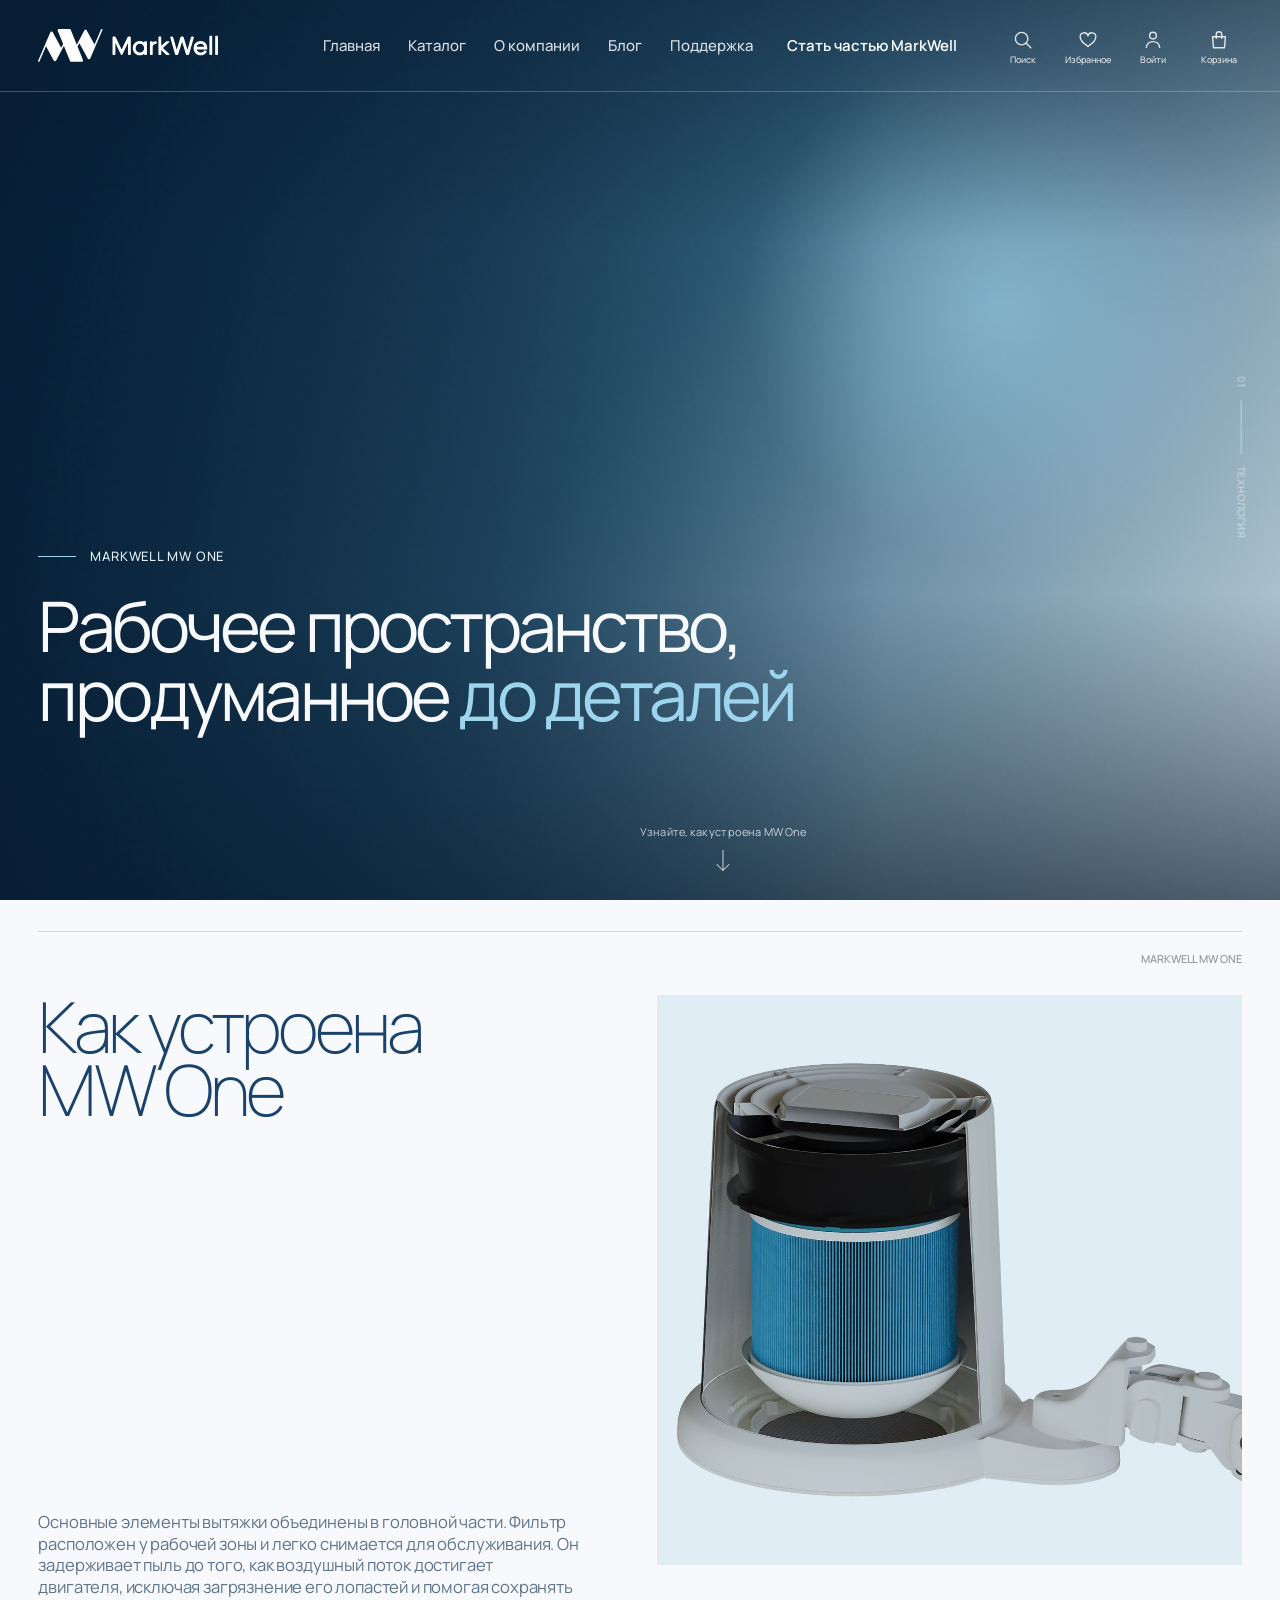
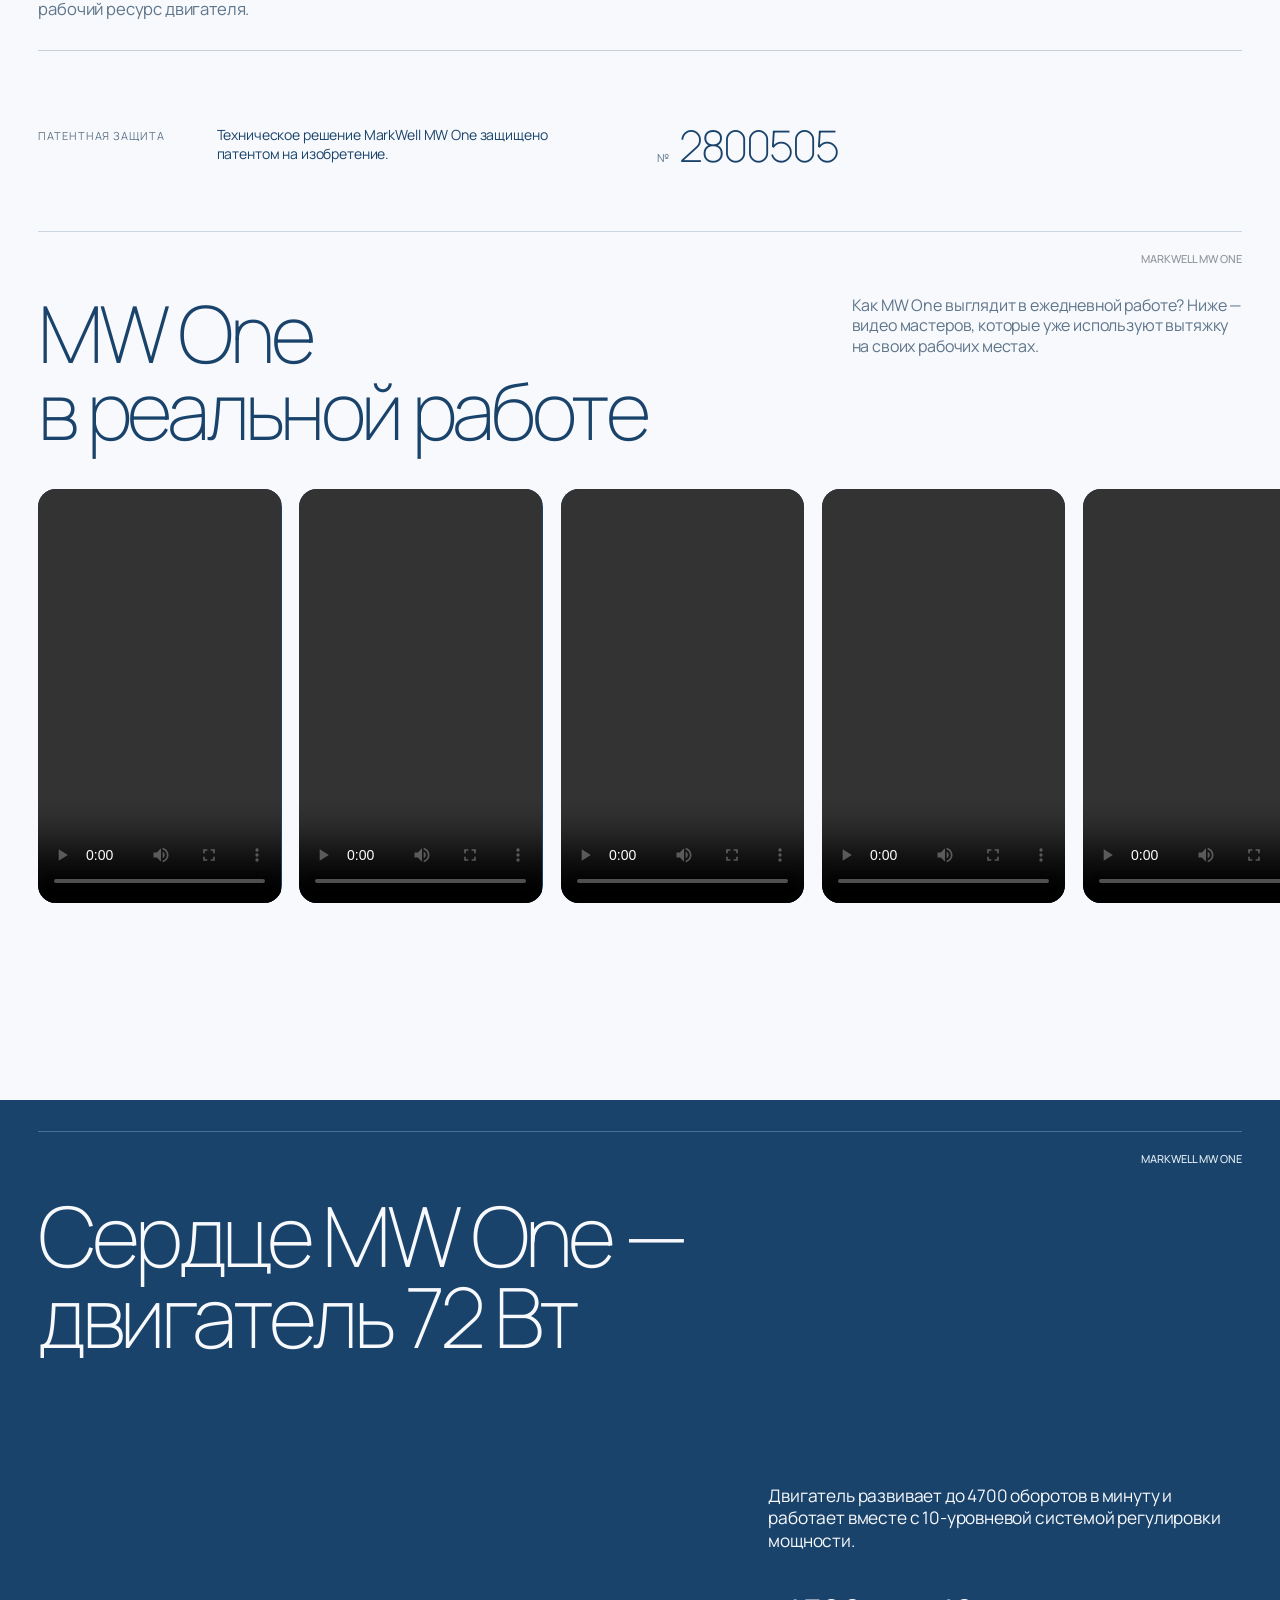
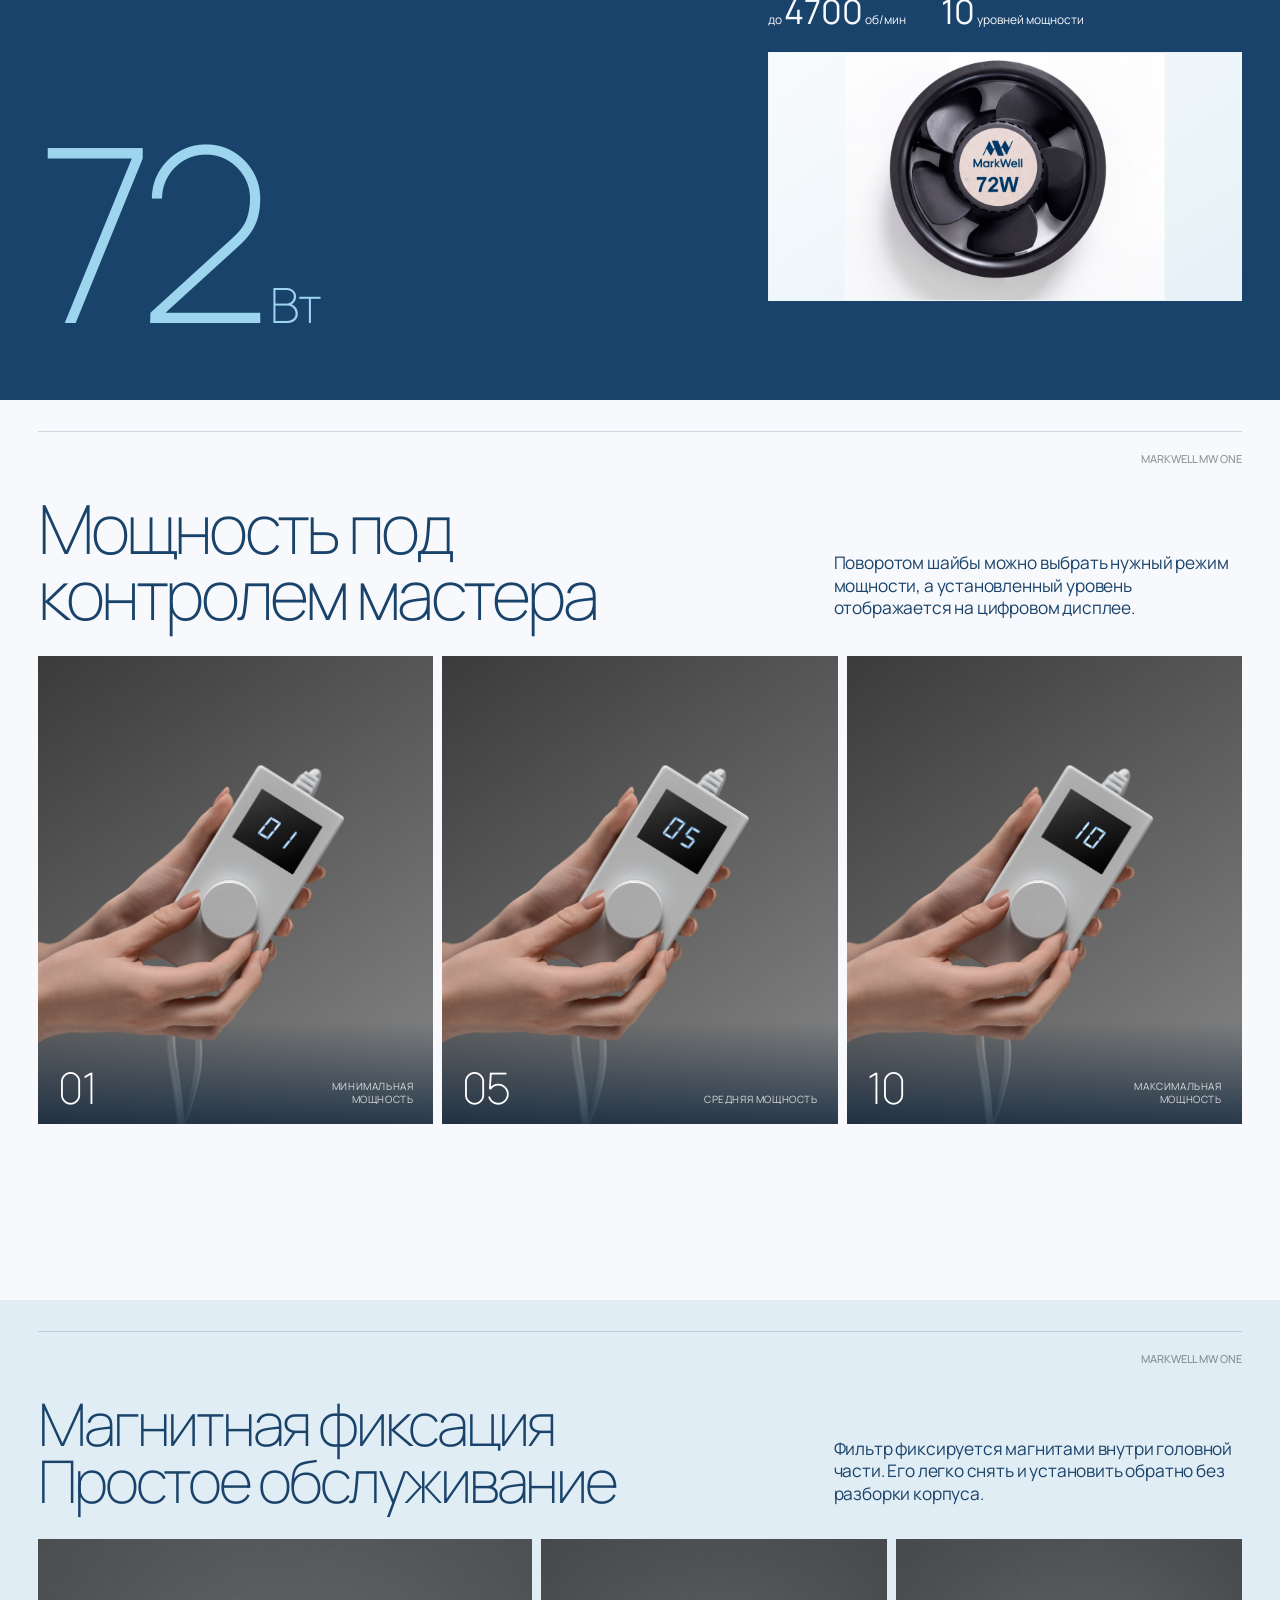
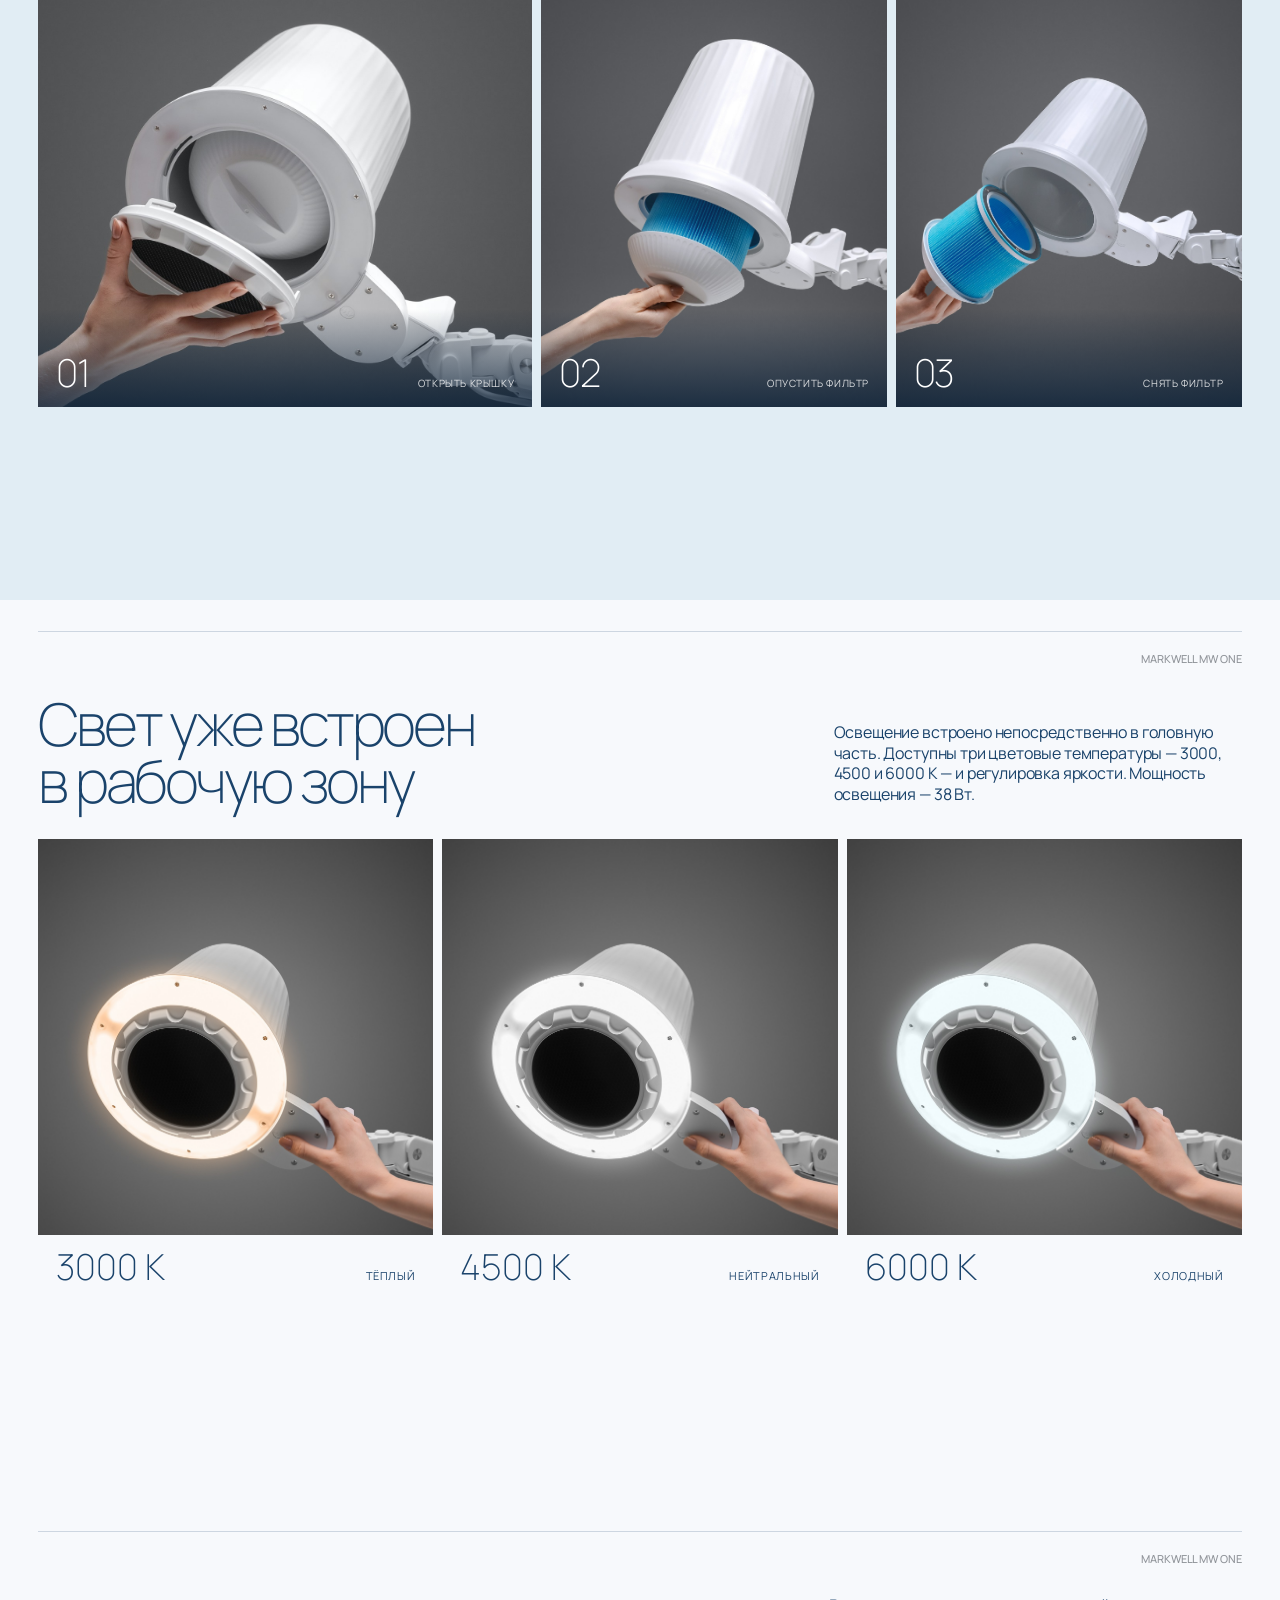
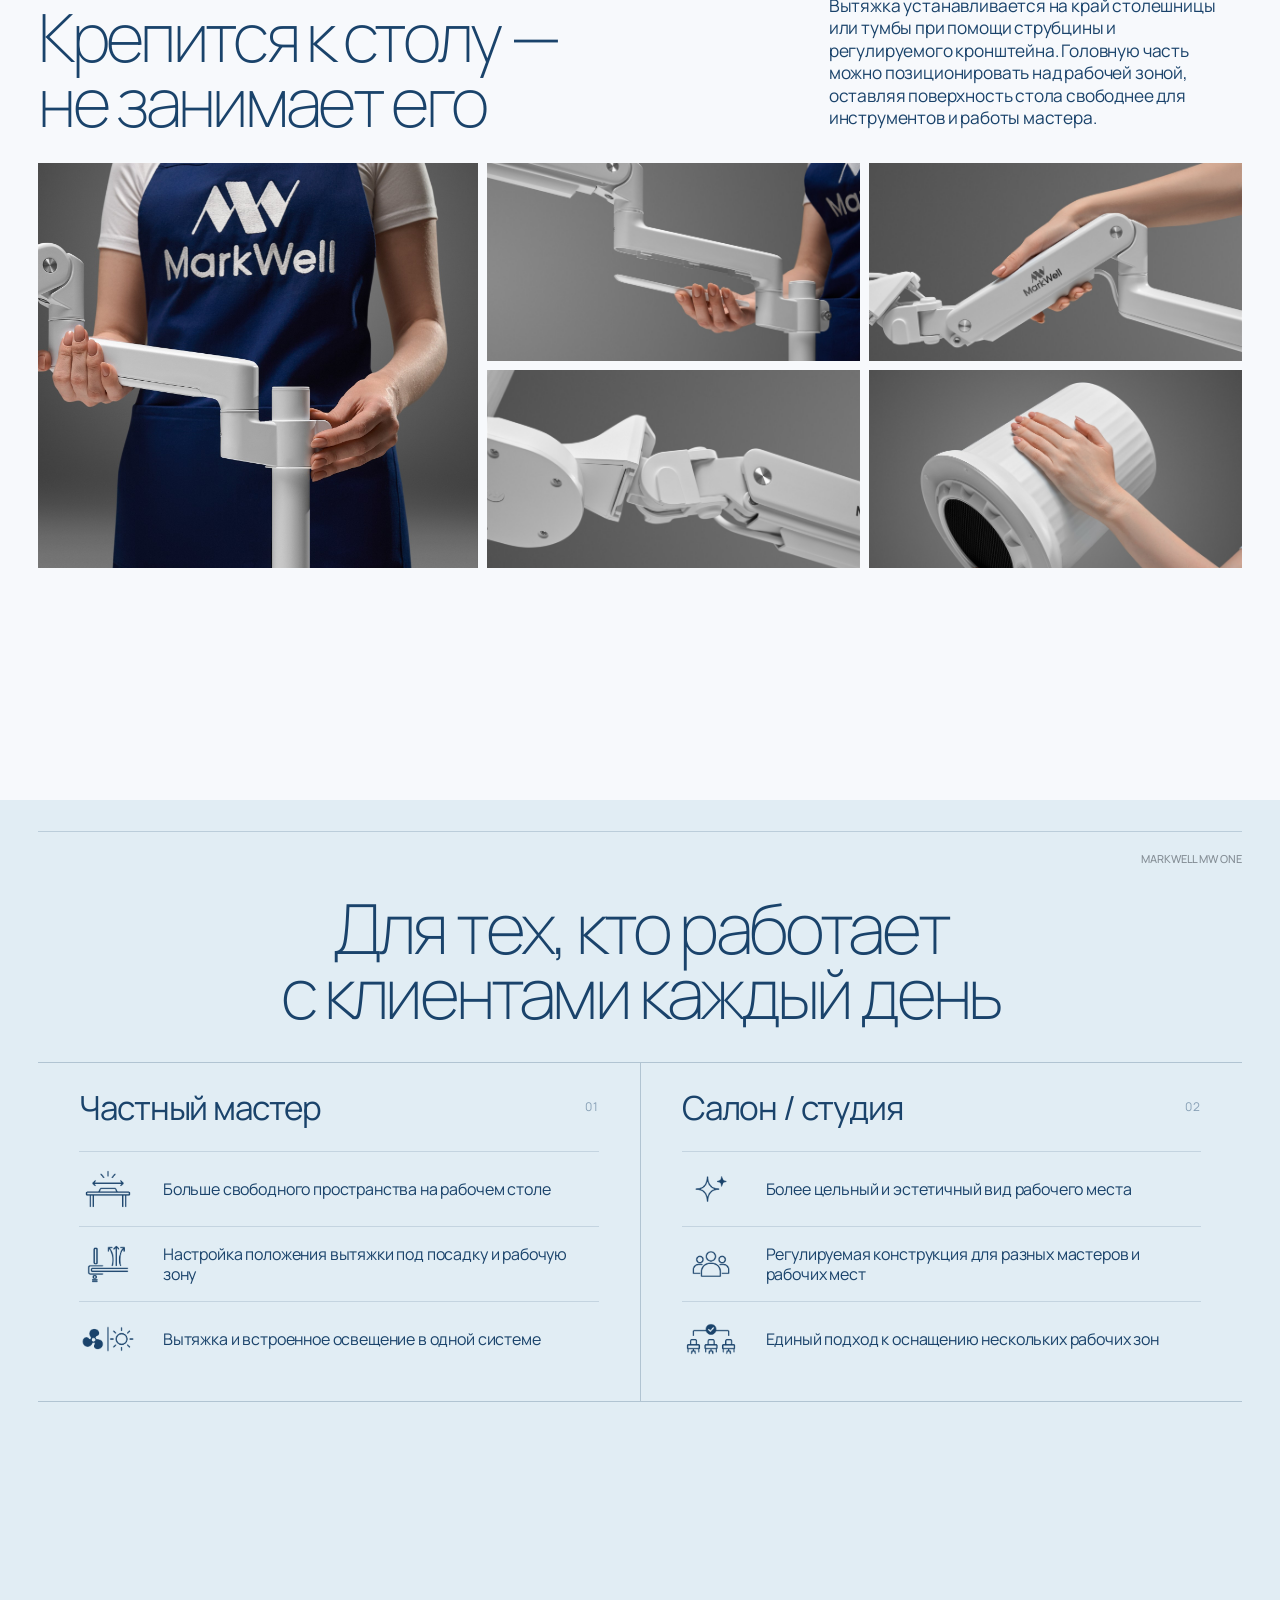
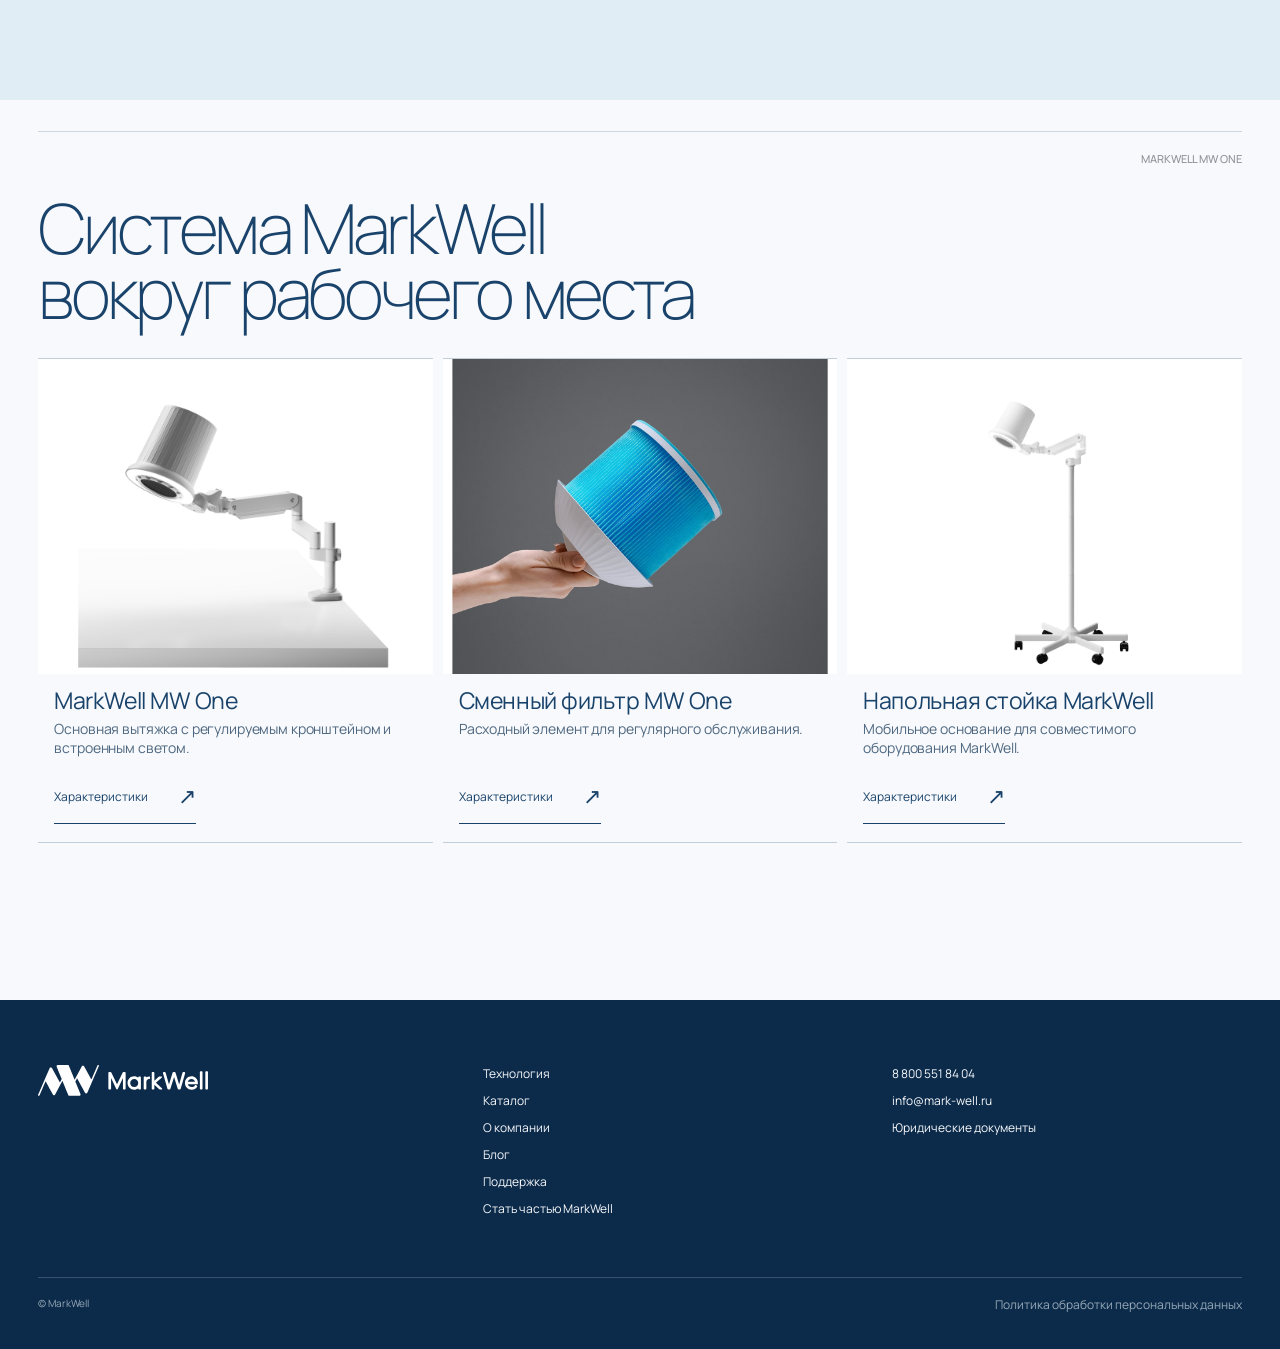
==== commit 09b6d403: "Refine MarkWell layouts and visual assets" ====
--- a/index.html
+++ b/index.html
@@ -59,6 +59,7 @@
           </button>
 
           <nav class="nav" id="main-nav" aria-label="Основная навигация">
+            <a href="#top" aria-current="page">Главная</a>
             <a href="catalog.html">Каталог</a>
             <a href="company.html">О компании</a>
             <a href="blog.html">Блог</a>
@@ -197,10 +198,9 @@
 <span>
 <strong>10</strong> уровней мощности</span>
 </div>
-<div class="photo-placeholder photo-placeholder--wide" role="img" aria-label="Ожидаем предметное фото двигателя с маркировкой">
-<span>Ожидаем фото</span>
-<small>Двигатель и фактическая маркировка</small>
-</div>
+<figure class="tz-power-photo">
+<img src="assets/engine-72w.jpg" alt="Двигатель MarkWell мощностью 72 Вт с фирменной маркировкой" loading="lazy" />
+</figure>
 </div>
 </div>
 </section>
@@ -329,18 +329,18 @@
 <p class="tz-audience__type">01</p>
 <h3>Частный мастер</h3>
 <ul class="tz-audience__offers">
-<li><span class="tz-audience__icon" aria-hidden="true">01</span><p>Больше свободного пространства на рабочем столе</p></li>
-<li><span class="tz-audience__icon" aria-hidden="true">02</span><p>Настройка положения вытяжки под посадку и рабочую зону</p></li>
-<li><span class="tz-audience__icon" aria-hidden="true">03</span><p>Вытяжка и встроенное освещение в одной системе</p></li>
+<li><span class="tz-audience__icon" aria-hidden="true"><img src="assets/offer-icon-01.png" alt=""></span><p>Больше свободного пространства на рабочем столе</p></li>
+<li><span class="tz-audience__icon" aria-hidden="true"><img src="assets/offer-icon-02.png" alt=""></span><p>Настройка положения вытяжки под посадку и рабочую зону</p></li>
+<li><span class="tz-audience__icon" aria-hidden="true"><img src="assets/offer-icon-03.png" alt=""></span><p>Вытяжка и встроенное освещение в одной системе</p></li>
 </ul>
 </article>
 <article>
 <p class="tz-audience__type">02</p>
 <h3>Салон / студия</h3>
 <ul class="tz-audience__offers">
-<li><span class="tz-audience__icon" aria-hidden="true">01</span><p>Более цельный и эстетичный вид рабочего места</p></li>
-<li><span class="tz-audience__icon" aria-hidden="true">02</span><p>Регулируемая конструкция для разных мастеров и рабочих мест</p></li>
-<li><span class="tz-audience__icon" aria-hidden="true">03</span><p>Единый подход к оснащению нескольких рабочих зон</p></li>
+<li><span class="tz-audience__icon" aria-hidden="true"><img src="assets/offer-icon-04.png" alt=""></span><p>Более цельный и эстетичный вид рабочего места</p></li>
+<li><span class="tz-audience__icon" aria-hidden="true"><img src="assets/offer-icon-05.png" alt=""></span><p>Регулируемая конструкция для разных мастеров и рабочих мест</p></li>
+<li><span class="tz-audience__icon" aria-hidden="true"><img src="assets/offer-icon-06.png" alt=""></span><p>Единый подход к оснащению нескольких рабочих зон</p></li>
 </ul>
 </article>
 </div>
--- a/styles.css
+++ b/styles.css
@@ -163,14 +163,14 @@
   display: flex;
   align-items: center;
   justify-self: center;
-  gap: clamp(24px, 2.8vw, 48px);
+  gap: clamp(20px, 2.2vw, 38px);
 }
 
 .nav a {
   position: relative;
   padding: 10px 0;
   color: rgba(255, 255, 255, 0.84);
-  font-size: 13px;
+  font-size: 15px;
   font-weight: 500;
   text-decoration: none;
 }
@@ -196,22 +196,9 @@
 
 .nav .nav__cta {
   margin-left: 6px;
-  padding: 9px 15px;
-  border: 1px solid rgba(152, 216, 239, 0.58);
-  border-radius: 2px;
+  padding: 10px 0;
   color: #fff;
-  background: rgba(152, 216, 239, 0.06);
-  transition: border-color 0.25s ease, background 0.25s ease;
-}
-
-.nav .nav__cta::after {
-  display: none;
-}
-
-.nav .nav__cta:hover,
-.nav .nav__cta:focus-visible {
-  border-color: var(--clear-sky);
-  background: rgba(152, 216, 239, 0.14);
+  font-weight: 600;
 }
 
 .utility-nav {
@@ -1040,6 +1027,8 @@
   padding-bottom: clamp(82px, 9vw, 145px);
 }
 .tz-section > * { position: relative; z-index: 1; }
+.tz-section .section-label { display:none; }
+.tz-section .section-top { justify-content:flex-end; }
 .tz-section .section-top { margin-bottom: clamp(64px, 8vw, 125px); }
 .tz-section h2 { letter-spacing: -.055em; }
 
@@ -1078,11 +1067,17 @@
   color: #5f758b;
 }
 #real-work .tz-videos {
-  display: grid;
-  grid-template-columns: repeat(5, minmax(0, 1fr));
-  gap: clamp(10px, 1.2vw, 22px);
-}
-#real-work .tz-video-item { position: relative; min-width: 0; margin: 0; }
+  display: flex;
+  gap: clamp(12px, 1.4vw, 22px);
+  margin-right: calc(var(--edge) * -1);
+  padding-right: var(--edge);
+  overflow-x: auto;
+  overscroll-behavior-inline: contain;
+  scroll-snap-type: x mandatory;
+  scrollbar-width: none;
+}
+#real-work .tz-videos::-webkit-scrollbar { display: none; }
+#real-work .tz-video-item { position: relative; min-width: 0; flex: 0 0 clamp(210px, 19vw, 280px); margin: 0; scroll-snap-align: start; }
 #real-work .tz-videos video {
   display: block;
   width: 100%;
@@ -1108,10 +1103,20 @@
 .tz-power .photo-placeholder { margin-top:clamp(18px,2vw,30px); border:1px solid rgba(225,237,244,.28); background:rgba(225,237,244,.08); color:var(--ice-cloud); }
 .tz-power .photo-placeholder small { color:rgba(225,237,244,.62); }
 .tz-power .photo-placeholder--wide { aspect-ratio:16/6; }
+.tz-power-layout > div:last-child { transform:translateY(clamp(-72px,-7svh,-40px)); }
+.tz-power-photo { position:relative; aspect-ratio:1.9/1; margin:clamp(18px,2vw,30px) 0 0; overflow:hidden; border:1px solid rgba(225,237,244,.3); background:linear-gradient(145deg,#f8fbfd 0%,#e5f1f7 100%); }
+.tz-power-photo img { position:absolute; top:50%; left:50%; display:block; width:min(68%,460px); height:auto; transform:translate(-50%,-56%); }
 
 @media(max-width:900px) {
   .tz-power-layout { grid-template-columns:1fr; }
+  .tz-power-layout > div:last-child { transform:none; }
   .tz-power .photo-placeholder--wide { aspect-ratio:16/9; }
+  .tz-power-photo { aspect-ratio:16/9; }
+  .tz-power-photo img { width:min(82%,460px); }
+}
+
+@media(max-width:640px) {
+  .tz-power-photo { aspect-ratio:4/3; }
 }
 
 #control { padding-top:clamp(42px,4vw,64px); padding-bottom:clamp(58px,5.5vw,88px); background:var(--cloud-white); }
@@ -1210,20 +1215,17 @@
 #audience .tz-audience__type { position:absolute; top:clamp(28px,2.8vw,42px); right:clamp(26px,3.2vw,52px); margin:0; color:rgba(26,67,107,.45); font-size:12px; letter-spacing:.08em; }
 #audience .tz-audience h3 { margin:0; font-size:clamp(28px,2.6vw,42px); font-weight:400; letter-spacing:-.035em; }
 #audience .tz-audience__offers { display:grid; gap:0; margin:clamp(24px,2.4vw,36px) 0 0; padding:0; list-style:none; max-width:none; font-size:inherit; }
-#audience .tz-audience__offers li { display:grid; grid-template-columns:54px minmax(0,1fr); gap:clamp(18px,2vw,30px); align-items:center; min-height:76px; padding:12px 0; border-top:1px solid rgba(26,67,107,.14); }
+#audience .tz-audience__offers li { display:grid; grid-template-columns:58px minmax(0,1fr); gap:clamp(18px,2vw,30px); align-items:center; min-height:76px; padding:12px 0; border-top:1px solid rgba(26,67,107,.14); }
 #audience .tz-audience__offers li + li { margin-top:0; }
 #audience .tz-audience__offers p { margin:0; max-width:470px; font-size:clamp(15px,1.25vw,19px); line-height:1.28; }
-#audience .tz-audience__icon { display:grid; place-items:center; width:48px; height:48px; border:1px solid rgba(26,67,107,.35); border-radius:50%; color:rgba(26,67,107,.58); font-size:11px; letter-spacing:.08em; }
+#audience .tz-audience__icon { display:grid; place-items:center; width:58px; height:58px; overflow:hidden; }
+#audience .tz-audience__icon img { display:block; width:100%; height:100%; object-fit:cover; mix-blend-mode:multiply; }
 
 #catalog { padding-top:clamp(42px,4vw,64px); padding-bottom:clamp(58px,5.5vw,86px); }
 #catalog .section-top { margin-bottom:clamp(34px,3.6vw,52px); }
 #catalog > h2 { margin:0; max-width:960px; font-size:clamp(50px,5.4vw,84px); line-height:.95; letter-spacing:-.055em; }
 #catalog .tz-products { display:grid; grid-template-columns:repeat(3,minmax(0,1fr)); gap:clamp(8px,.8vw,14px); margin-top:clamp(34px,3.8vw,56px); }
 #catalog .tz-products article { position:relative; display:grid; grid-template-rows:auto auto 1fr auto; min-width:0; padding-bottom:18px; border-top:1px solid rgba(26,67,107,.24); border-bottom:1px solid rgba(26,67,107,.24); }
-#catalog .tz-products article::before { position:absolute; z-index:1; top:16px; left:16px; color:rgba(26,67,107,.55); font-size:11px; letter-spacing:.08em; }
-#catalog .tz-products article:nth-child(1)::before { content:'01'; }
-#catalog .tz-products article:nth-child(2)::before { content:'02'; color:rgba(255,255,255,.7); }
-#catalog .tz-products article:nth-child(3)::before { content:'03'; }
 #catalog .tz-product-media { width:100%; height:auto; aspect-ratio:1 / 1.06; overflow:hidden; background:#fff; }
 #catalog .tz-products img { display:block; width:100%; height:100%; aspect-ratio:auto; object-fit:cover; background:#fff; transition:transform .8s cubic-bezier(.22,1,.36,1); }
 #catalog .tz-products article:nth-child(1) img { object-fit:contain; transform:none; }
@@ -1246,8 +1248,8 @@
   .tz-technology__copy { gap:28px; margin-bottom:34px; }
   .tz-patent { row-gap:22px; }
   #filter .tz-split > .tz-media { order: 0; }
-  #real-work .tz-videos { display:flex; gap:15px; overflow-x:auto; scroll-snap-type:x mandatory; scrollbar-width:none; }
-  #real-work .tz-video-item,#real-work .tz-video-item:nth-child(n) { flex:0 0 min(66vw,280px); margin-top:0; scroll-snap-align:start; }
+  #real-work .tz-videos { gap:15px; }
+  #real-work .tz-video-item,#real-work .tz-video-item:nth-child(n) { flex:0 0 min(66vw,280px); margin-top:0; }
   #real-work .tz-videos video { height:auto; aspect-ratio:9/14; }
   #catalog .tz-products { display:flex; gap:10px; margin-right:calc(var(--edge) * -1); padding-right:var(--edge); overflow-x:auto; scroll-snap-type:x mandatory; scrollbar-width:none; }
   #catalog .tz-products::-webkit-scrollbar { display:none; }
@@ -1270,8 +1272,74 @@
   #audience .tz-audience article { padding:25px 0 30px; }
   #audience .tz-audience article + article { border-left:0; border-top:1px solid rgba(26,67,107,.24); }
   #audience .tz-audience__type { top:31px; right:0; }
-  #audience .tz-audience__offers li { grid-template-columns:46px minmax(0,1fr); gap:16px; min-height:72px; }
-  #audience .tz-audience__icon { width:42px; height:42px; }
+  #audience .tz-audience__offers li { grid-template-columns:50px minmax(0,1fr); gap:16px; min-height:72px; }
+  #audience .tz-audience__icon { width:50px; height:50px; }
+}
+
+/* Desktop story rhythm: every chapter occupies exactly one viewport. */
+@media (min-width: 821px) {
+  html { scroll-snap-type:y proximity; }
+
+  .hero,
+  .tz-section {
+    width:100%;
+    height:100svh;
+    min-height:100svh;
+    max-height:100svh;
+    scroll-snap-align:start;
+    scroll-snap-stop:always;
+  }
+
+  .tz-section {
+    display:flex;
+    flex-direction:column;
+    padding-top:clamp(26px,3.4svh,44px) !important;
+    padding-bottom:clamp(30px,4svh,52px) !important;
+  }
+
+  .tz-section .section-top {
+    flex:0 0 auto;
+    margin-bottom:clamp(22px,3.2svh,40px) !important;
+  }
+
+  .tz-technology { flex:1; min-height:0; }
+  .tz-technology__visual {
+    width:min(100%, calc((100svh - 330px) * 1.25));
+    height:clamp(360px,calc(100svh - 330px),620px);
+  }
+
+  #real-work .section-heading { margin-bottom:clamp(28px,4.5svh,48px); }
+  #real-work .tz-videos video { height:clamp(320px,46svh,460px); aspect-ratio:9 / 14; }
+
+  .tz-power-layout { flex:1; min-height:0; margin-top:clamp(10px,1.5svh,18px); }
+  #power h2 { font-size:clamp(50px,min(6.5vw,9.8svh),92px); }
+  #power .tz-big { margin-bottom:12px; font-size:clamp(110px,min(21vw,27svh),245px); }
+  .tz-power .photo-placeholder,
+  .tz-power-photo { margin-top:clamp(12px,2svh,22px); }
+
+  .tz-control-sequence,
+  .tz-filter-sequence { margin-top:clamp(22px,3.2svh,36px); }
+  .tz-control-sequence img,
+  .tz-filter-sequence img { height:clamp(320px,52svh,500px); }
+
+  #light .section-heading { margin-bottom:clamp(22px,3.2svh,36px); }
+  #light .tz-light img { height:clamp(290px,44svh,420px); }
+  #light .tz-light figcaption { padding-top:14px; padding-bottom:15px; }
+
+  .tz-bracket-gallery {
+    height:clamp(320px,45svh,440px);
+    margin-top:clamp(22px,3.2svh,36px);
+  }
+
+  #audience .tz-audience { margin-top:clamp(26px,4svh,44px); }
+  #audience .tz-audience article { padding-top:clamp(20px,2.4svh,28px); padding-bottom:clamp(22px,2.8svh,32px); }
+  #audience .tz-audience__offers { margin-top:clamp(18px,2.4svh,26px); }
+  #audience .tz-audience__offers li { min-height:68px; padding-top:8px; padding-bottom:8px; }
+
+  #catalog .tz-products { margin-top:clamp(24px,3.5svh,38px); }
+  #catalog .tz-product-media { height:clamp(260px,35svh,350px); aspect-ratio:auto; }
+  #catalog .tz-products h3 { margin-top:14px; }
+  #catalog .tz-products p { margin-bottom:12px; }
 }
 
 @media (prefers-reduced-motion: reduce) {
@@ -1288,14 +1356,12 @@
 .page-body { color:var(--deep-ocean); background:var(--cloud-white); }
 .site-header { position:sticky; top:0; z-index:30; min-height:92px; padding:0 var(--edge); display:grid; grid-template-columns:1fr auto 1fr; align-items:center; color:rgba(255,255,255,.84); background:rgba(12,43,74,.96); backdrop-filter:blur(16px); border-bottom:1px solid rgba(225,237,244,.16); }
 .site-header .brand__logo { width:180px; height:auto; display:block; }
-.site-nav { display:flex; align-items:center; justify-self:center; gap:clamp(24px,2.8vw,48px); }
-.site-nav a,.site-tools a { color:inherit; text-decoration:none; font-size:13px; font-weight:500; white-space:nowrap; }
+.site-nav { display:flex; align-items:center; justify-self:center; gap:clamp(20px,2.2vw,38px); }
+.site-nav a,.site-tools a { color:inherit; text-decoration:none; font-size:15px; font-weight:500; white-space:nowrap; }
 .site-nav a { position:relative; padding:10px 0; }
 .site-nav a::after { content:""; position:absolute; left:0; right:0; bottom:4px; height:1px; background:var(--clear-sky); transform:scaleX(0); transform-origin:right; transition:transform .35s ease; }
 .site-nav a:hover::after,.site-nav a:focus-visible::after,.site-nav a[aria-current="page"]::after { transform:scaleX(1); transform-origin:left; }
-.site-nav .site-nav__cta { margin-left:6px; padding:9px 15px; border:1px solid rgba(152,216,239,.58); border-radius:2px; color:#fff; background:rgba(152,216,239,.06); transition:border-color .25s ease,background .25s ease; }
-.site-nav .site-nav__cta:hover,.site-nav .site-nav__cta:focus-visible,.site-nav .site-nav__cta[aria-current="page"] { border-color:var(--clear-sky); background:rgba(152,216,239,.14); }
-.site-nav .site-nav__cta::after { display:none; }
+.site-nav .site-nav__cta { margin-left:6px; padding:10px 0; color:#fff; font-weight:600; }
 .site-tools { display:flex; gap:clamp(14px,1.5vw,26px); align-items:center; justify-self:end; }
 .site-tools a { display:inline-flex; flex-direction:column; align-items:center; gap:4px; min-width:46px; padding:5px 0 3px; font-size:9px; font-weight:500; line-height:1; transition:color .25s ease,transform .25s ease; }
 .site-tools a span { font-size:9px; font-weight:500; line-height:1; }
@@ -1361,6 +1427,9 @@
 .company-top .block-index { display:flex; align-items:center; gap:12px; margin:0; font-weight:500; letter-spacing:.08em; }
 .company-top .block-index span { display:grid; width:30px; height:30px; place-items:center; border:1px solid rgba(26,67,107,.36); border-radius:50%; font-size:9px; }
 .company-top__meta { margin:0; color:rgba(32,38,45,.48); font-size:11px; font-weight:500; letter-spacing:.08em; text-transform:uppercase; }
+body:has(.company-story) .page-hero .page-kicker,
+body:has(.company-story) .company-top > * { display:none; }
+body:has(.company-story) .company-top { min-height:1px; padding-top:0; }
 .page-section--deep .company-top { border-color:rgba(157,213,239,.3); }
 .page-section--deep .company-top .block-index span { border-color:rgba(157,213,239,.45); color:var(--clear-sky); }
 .page-section--deep .company-top__meta { color:rgba(225,237,244,.6); }
@@ -1406,6 +1475,45 @@
 .company-doc__type { color:#5f758b; font-size:11px; letter-spacing:.08em; text-transform:uppercase; }
 .company-doc h3 { margin:0; font-size:clamp(26px,2.2vw,36px); font-weight:200; line-height:1; letter-spacing:-.04em; }
 .company-doc p { max-width:360px; margin:4px 0 0; color:#4f6880; font-size:14px; line-height:1.4; }
+
+/* Company page rhythm: one complete chapter per desktop viewport. */
+@media (min-width:821px) {
+  body:has(.company-story) .page-hero {
+    width:100%;
+    height:calc(100svh - 92px);
+    min-height:calc(100svh - 92px);
+    max-height:calc(100svh - 92px);
+    padding-top:clamp(48px,6svh,78px);
+    padding-bottom:clamp(48px,7svh,82px);
+    scroll-snap-align:start;
+    scroll-snap-stop:always;
+  }
+
+  body:has(.company-story) .page-section {
+    display:flex;
+    flex-direction:column;
+    width:100%;
+    height:100svh;
+    min-height:100svh;
+    max-height:100svh;
+    padding-top:clamp(26px,3.4svh,44px);
+    padding-bottom:clamp(30px,4svh,52px);
+    scroll-snap-align:start;
+    scroll-snap-stop:always;
+  }
+
+  body:has(.company-story) .company-top { flex:0 0 auto; margin-bottom:clamp(22px,3.2svh,40px); }
+  body:has(.company-story) .company-head { flex:0 0 auto; }
+  body:has(.company-story) .company-facts { flex:1; min-height:0; margin-top:clamp(30px,5svh,56px); }
+  body:has(.company-story) .company-steps { flex:1; min-height:0; margin-top:clamp(30px,5svh,54px); }
+  body:has(.company-story) .company-steps li { min-height:0; }
+  body:has(.company-story) .company-split { flex:1; min-height:0; }
+  body:has(.company-story) .company-docs { flex:1; min-height:0; margin-top:clamp(24px,3.5svh,42px); }
+  body:has(.company-story) .company-doc { min-height:0; }
+  body:has(.company-story) .company-doc__sheet { flex:1; min-height:0; overflow:hidden; padding:clamp(16px,2.5svh,28px) clamp(20px,3vw,48px); }
+  body:has(.company-story) .company-doc__sheet img { width:auto; max-width:100%; max-height:clamp(190px,34svh,320px); }
+  body:has(.company-story) .company-doc__info { flex:0 0 auto; padding-top:clamp(14px,2svh,20px); padding-bottom:clamp(16px,2.5svh,24px); }
+}
 
 @media (max-width:1050px) {
   .company-steps { grid-template-columns:repeat(3,minmax(0,1fr)); }
@@ -1437,7 +1545,9 @@
 }
 
 /* Support page */
-.support-hero { min-height:54vh; }
+.support-hero { min-height:calc(100svh - 92px); grid-template-columns:minmax(0,1.05fr) minmax(260px,.55fr) minmax(280px,.7fr); align-items:center; gap:clamp(28px,4vw,72px); padding-top:clamp(48px,6svh,78px); padding-bottom:0; }
+.support-hero__visual { align-self:end; justify-self:center; width:100%; max-width:520px; height:min(72svh,720px); margin:0; display:flex; align-items:flex-end; justify-content:center; overflow:hidden; }
+.support-hero__visual img { display:block; width:100%; height:100%; object-fit:contain; object-position:center bottom; }
 .support-hero__aside { display:grid; justify-items:start; gap:30px; }
 .support-hero__aside .page-hero__intro { margin:0; }
 .support-hero__actions { display:flex; flex-wrap:wrap; align-items:center; gap:16px 28px; }
@@ -1496,11 +1606,19 @@
 .faq-answer li + li { margin-top:4px; }
 
 @media (max-width:1050px) {
+  .support-hero { grid-template-columns:minmax(0,1fr) minmax(250px,.72fr); gap:28px; }
+  .support-hero > div:first-child { grid-column:1; }
+  .support-hero__visual { grid-column:2; grid-row:1 / span 2; height:min(68svh,620px); }
+  .support-hero__aside { grid-column:1; }
   .support-columns { grid-template-columns:1fr; }
   .support-col--contacts { position:static; }
   .support-col--faq { padding-top:clamp(20px,4vw,40px); }
 }
 @media (max-width:760px) {
+  .support-hero { grid-template-columns:1fr; align-items:stretch; gap:30px; min-height:auto; padding-bottom:0; }
+  .support-hero > div:first-child,.support-hero__visual,.support-hero__aside { grid-column:1; grid-row:auto; }
+  .support-hero__visual { width:min(100%,420px); height:480px; }
+  .support-hero__aside { padding-bottom:70px; }
   .support-hero__aside { gap:24px; }
   .support-hero__actions { width:100%; }
   .support-button { justify-content:space-between; width:100%; box-sizing:border-box; }
@@ -1512,11 +1630,18 @@
 }
 
 /* Partners page */
-.partners-hero { grid-template-columns:minmax(0,1.15fr) minmax(320px,.85fr); }
+.partners-hero { min-height:calc(100svh - 92px); grid-template-columns:minmax(0,1fr) minmax(280px,.62fr) minmax(300px,.72fr); gap:clamp(30px,4vw,72px); padding-top:clamp(48px,6svh,78px); padding-bottom:0; }
 .partners-hero h1 { max-width:10ch; }
+.partners-hero .page-kicker { display:none; }
+.partners-hero__visual { align-self:end; justify-self:center; width:100%; max-width:530px; height:min(72svh,720px); margin:0; overflow:hidden; background:#55585b; }
+.partners-hero__visual img { display:block; width:100%; height:100%; object-fit:cover; object-position:center 46%; }
 .partners-hero__aside { display:grid; justify-items:start; gap:34px; }
 .partners-hero__aside .page-hero__intro { max-width:560px; margin:0; }
 .page-section.partners-section,.page-section.partners-values { padding-top:clamp(42px,4vw,64px); padding-bottom:clamp(64px,6vw,100px); border-top:0; }
+.partners-section > .company-top,
+.partners-values > .company-top { min-height:1px; padding-top:0; }
+.partners-section > .company-top > *,
+.partners-values > .company-top > * { display:none; }
 .partners-section .page-section__lead { color:#5f758b; }
 
 .partner-cards { display:grid; grid-template-columns:repeat(3,minmax(0,1fr)); gap:clamp(8px,.8vw,14px); margin-top:clamp(44px,5vw,76px); }
@@ -1567,6 +1692,10 @@
 #application { scroll-margin-top:92px; }
 
 @media (max-width:1050px) {
+  .partners-hero { grid-template-columns:minmax(0,1fr) minmax(260px,.72fr); gap:28px; }
+  .partners-hero > div:first-child { grid-column:1; }
+  .partners-hero__visual { grid-column:2; grid-row:1 / span 2; height:min(68svh,620px); }
+  .partners-hero__aside { grid-column:1; }
   .partner-cards { grid-template-columns:1fr; }
   .partner-card h3 { min-height:0; }
   .partner-benefits { grid-template-columns:1fr 1fr; }
@@ -1575,8 +1704,10 @@
   .partner-cta { grid-template-columns:1fr; }
 }
 @media (max-width:760px) {
-  .partners-hero { grid-template-columns:1fr; gap:34px; }
-  .partners-hero__aside { gap:24px; }
+  .partners-hero { grid-template-columns:1fr; gap:30px; min-height:auto; padding-bottom:0; }
+  .partners-hero > div:first-child,.partners-hero__visual,.partners-hero__aside { grid-column:1; grid-row:auto; }
+  .partners-hero__visual { width:min(100%,430px); height:520px; }
+  .partners-hero__aside { gap:24px; padding-bottom:70px; }
   .partners-hero__aside .support-button { justify-content:space-between; width:100%; box-sizing:border-box; }
   .partners-values__body { grid-template-columns:1fr; gap:28px; padding-top:20px; }
   .page-section .partners-values__body h2 { font-size:48px; }
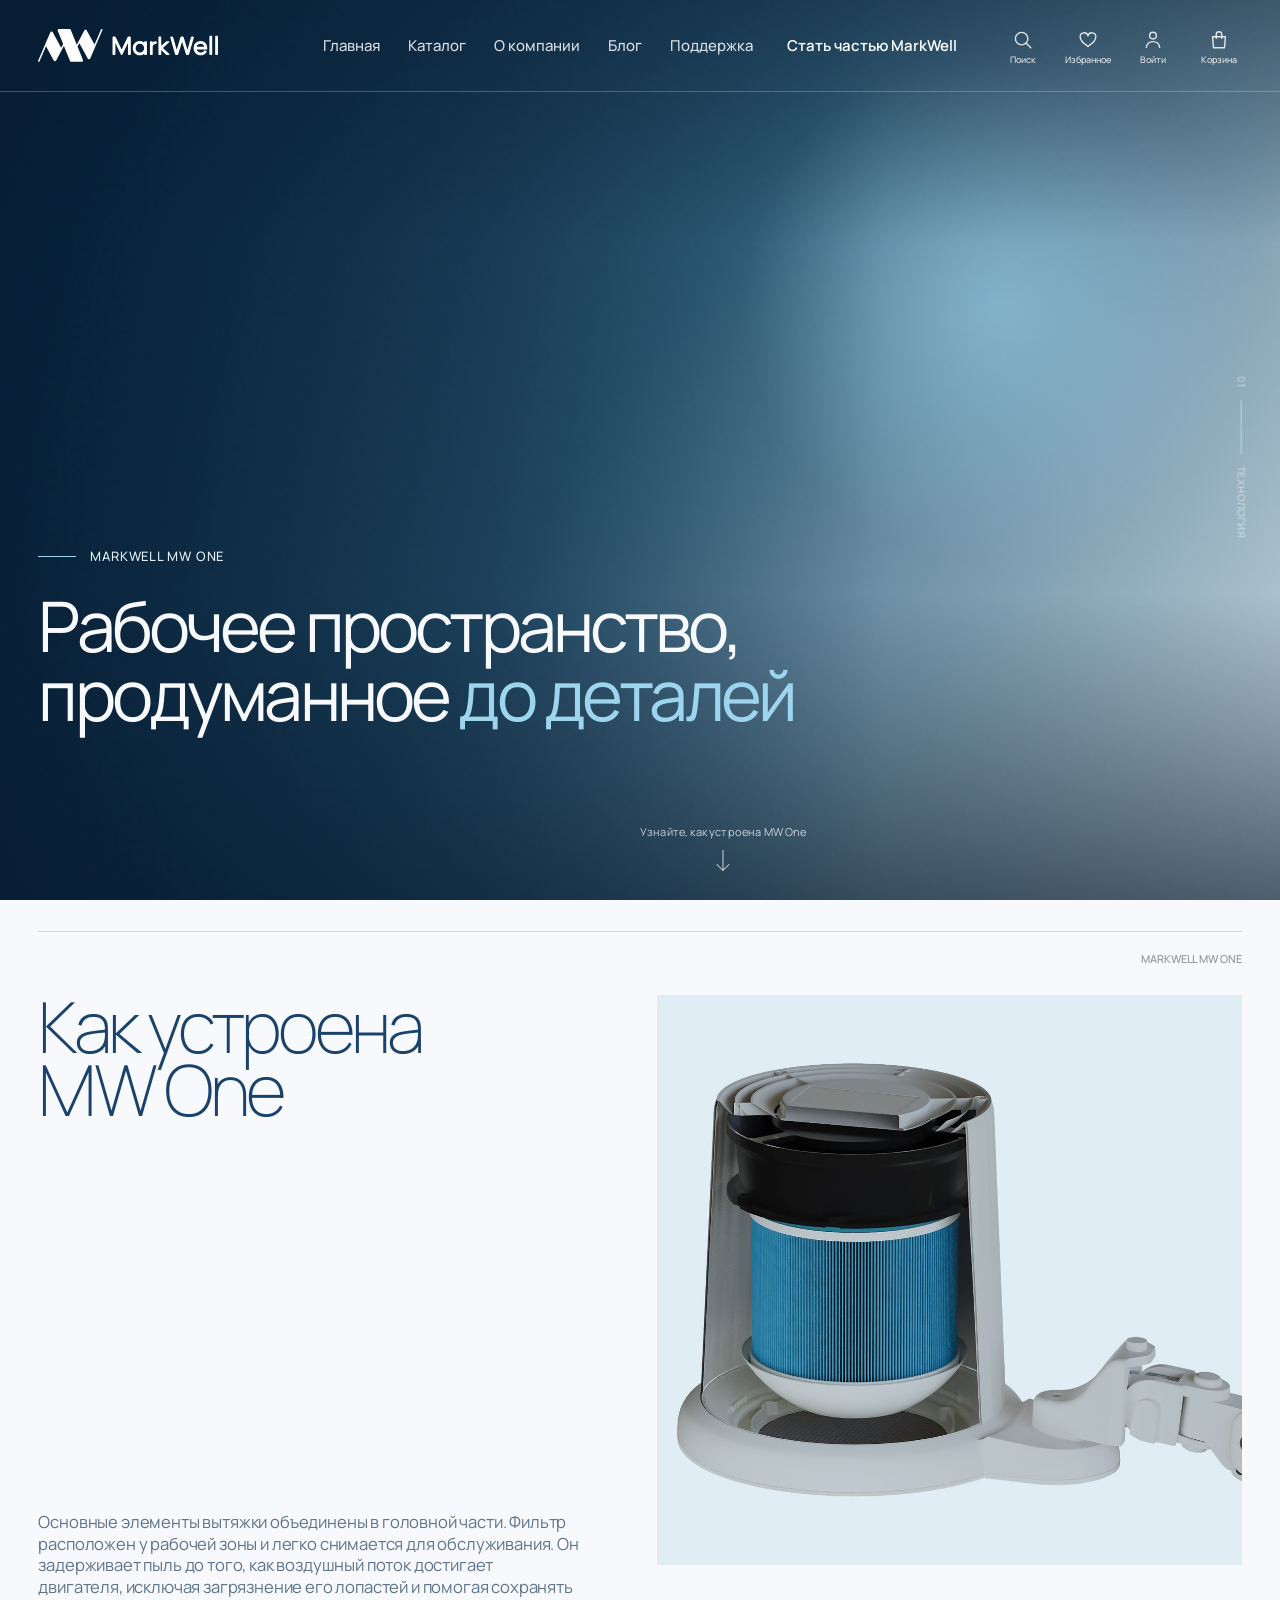
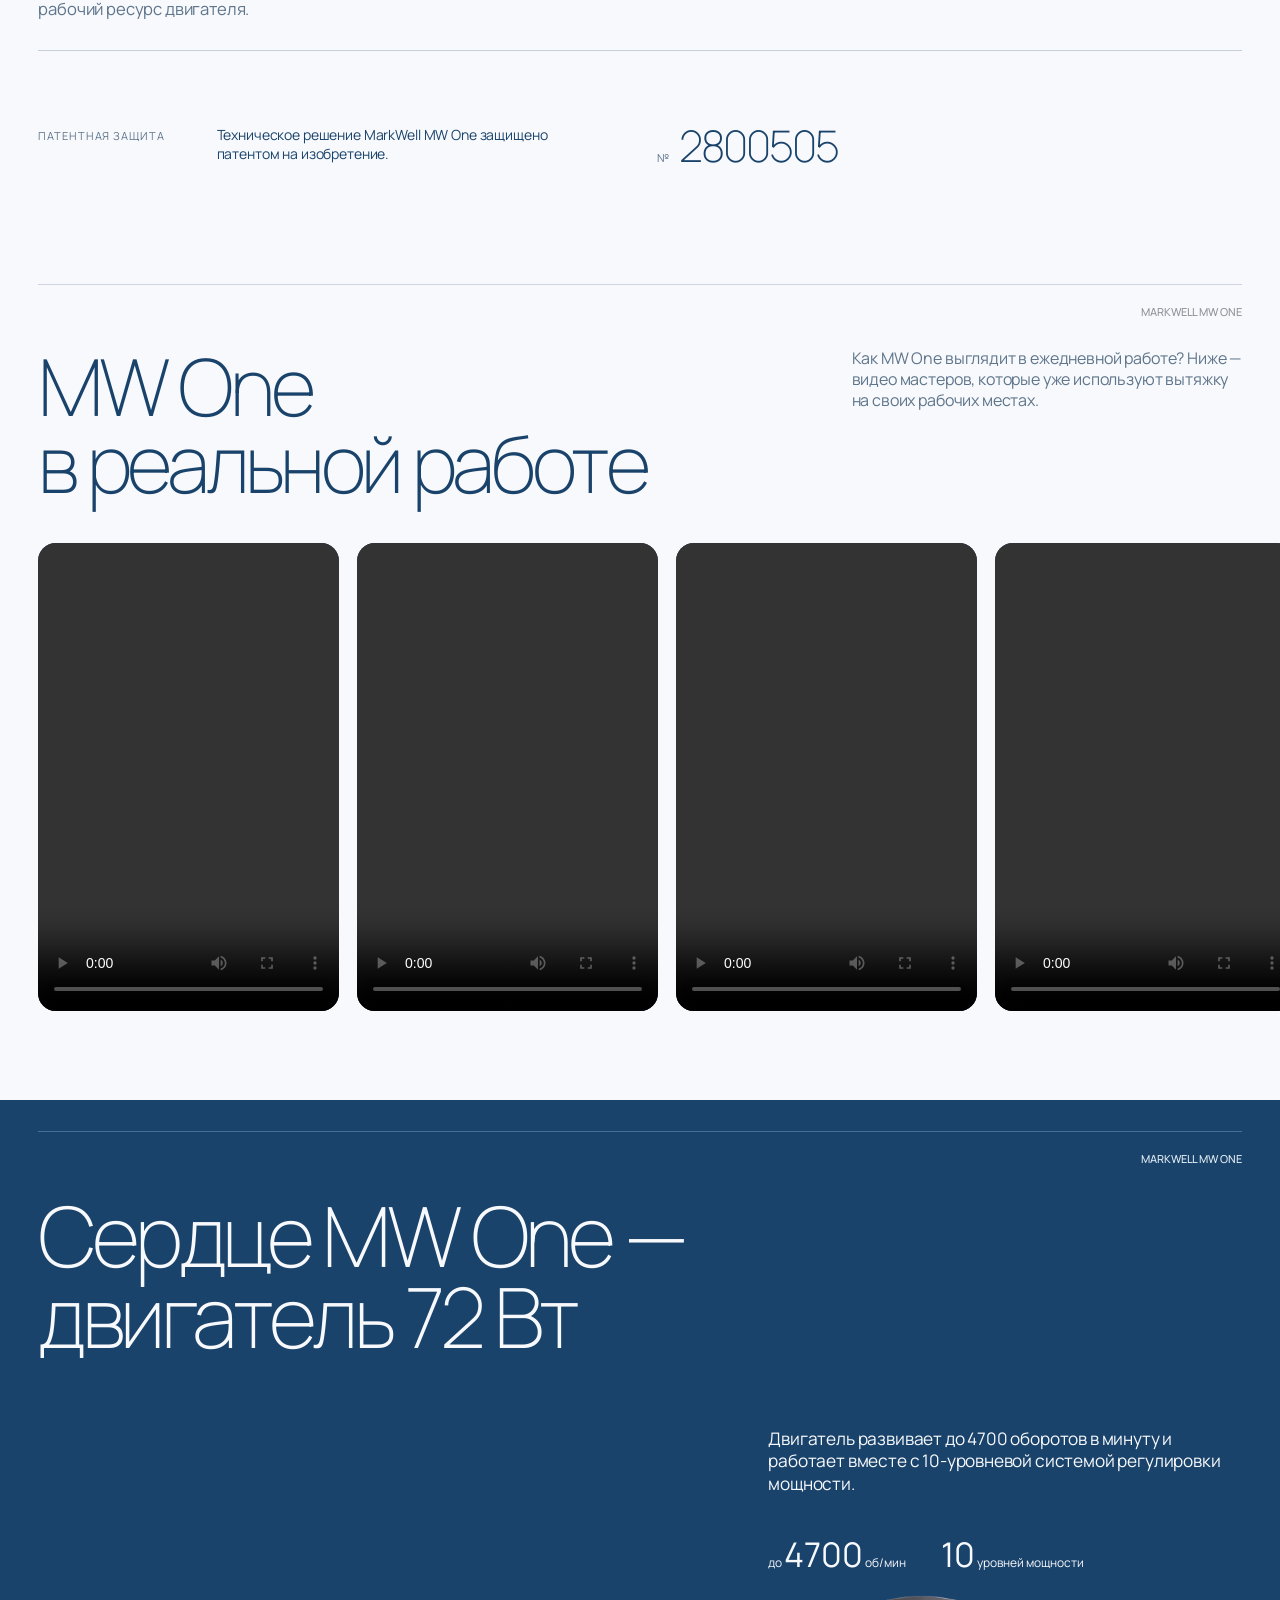
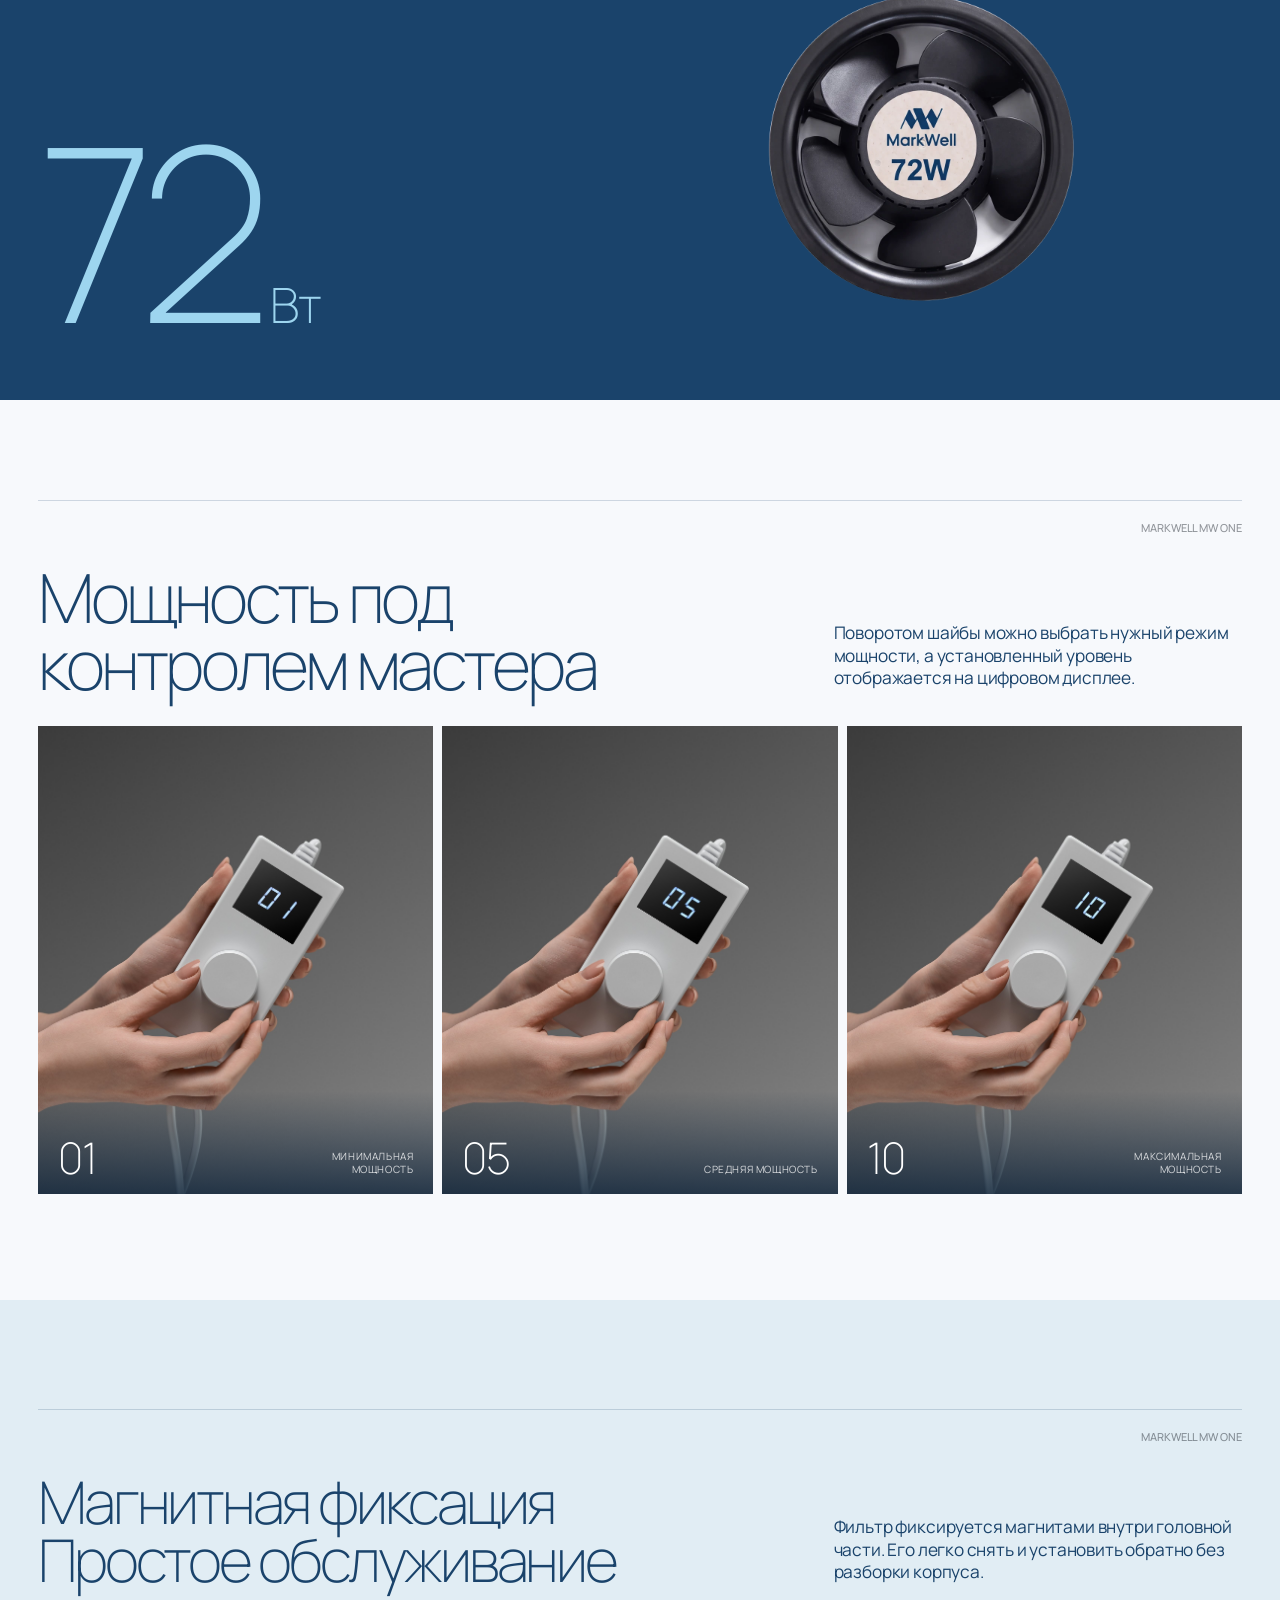
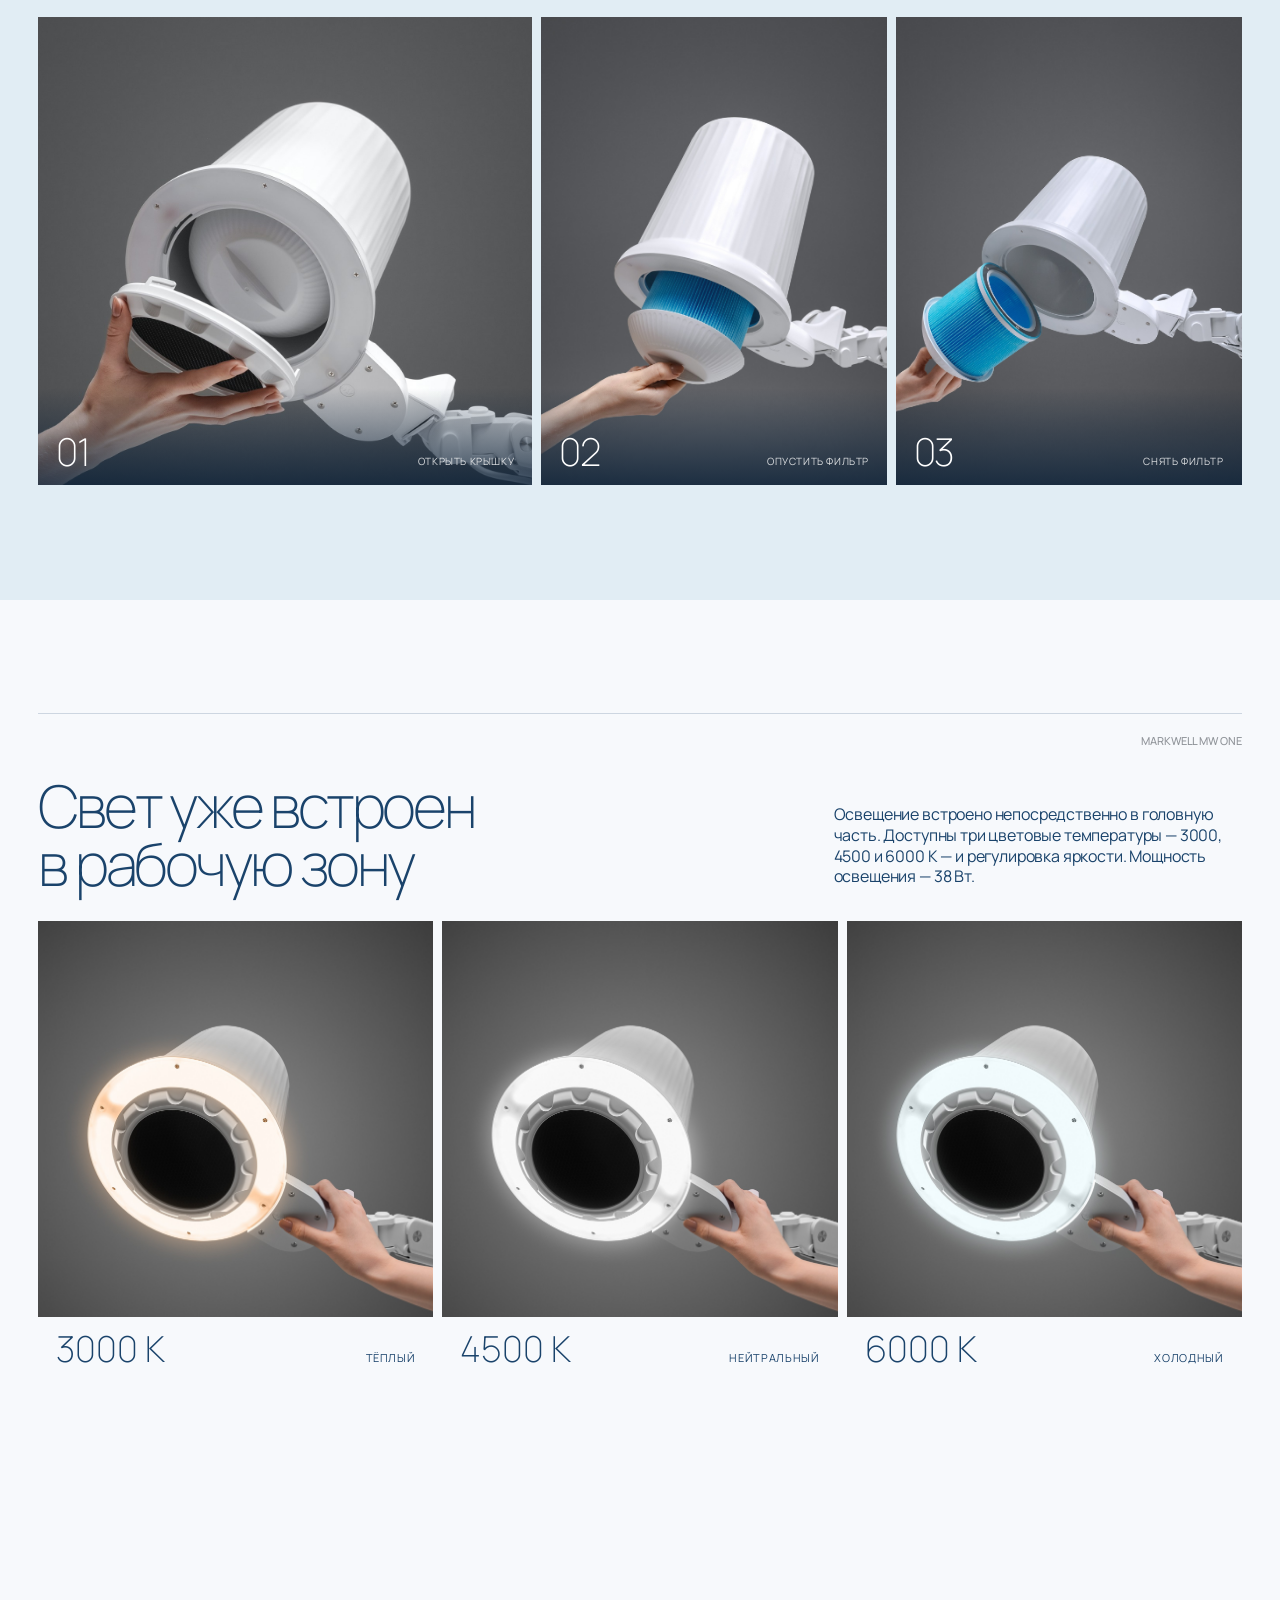
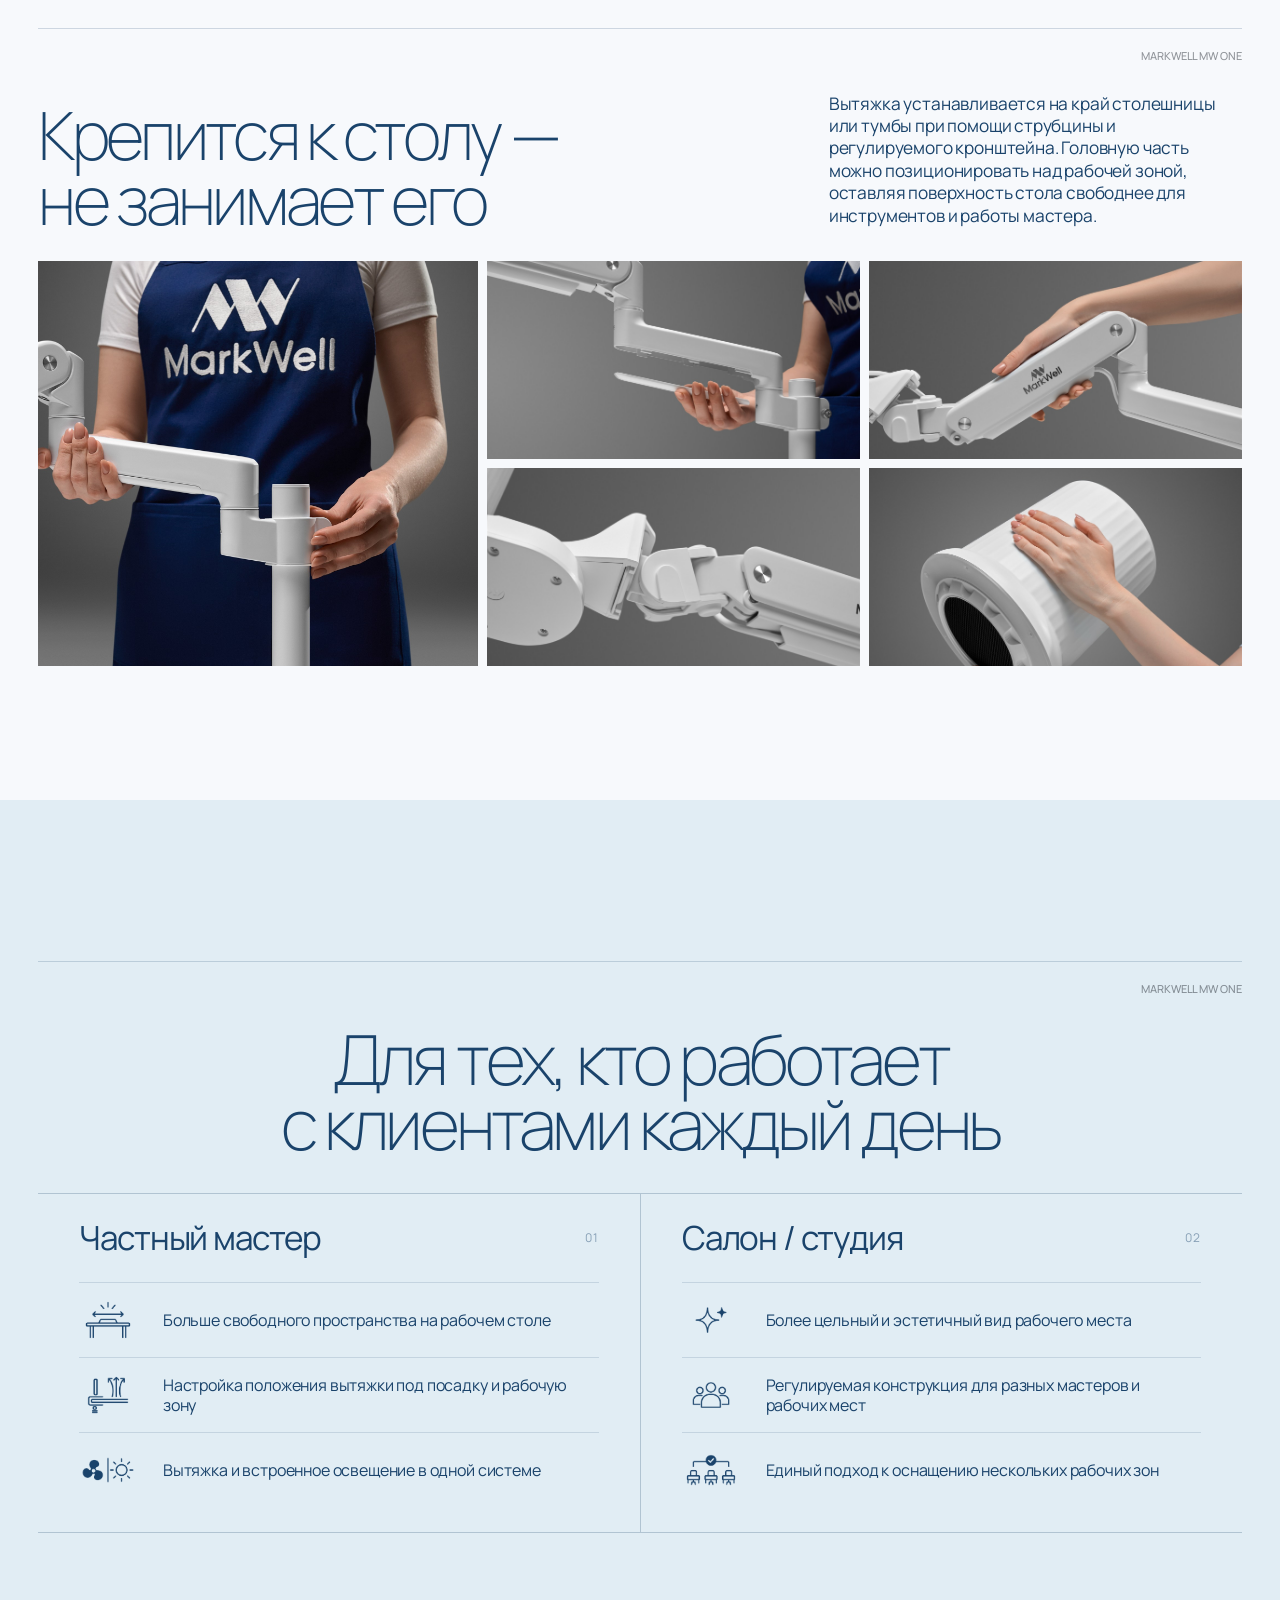
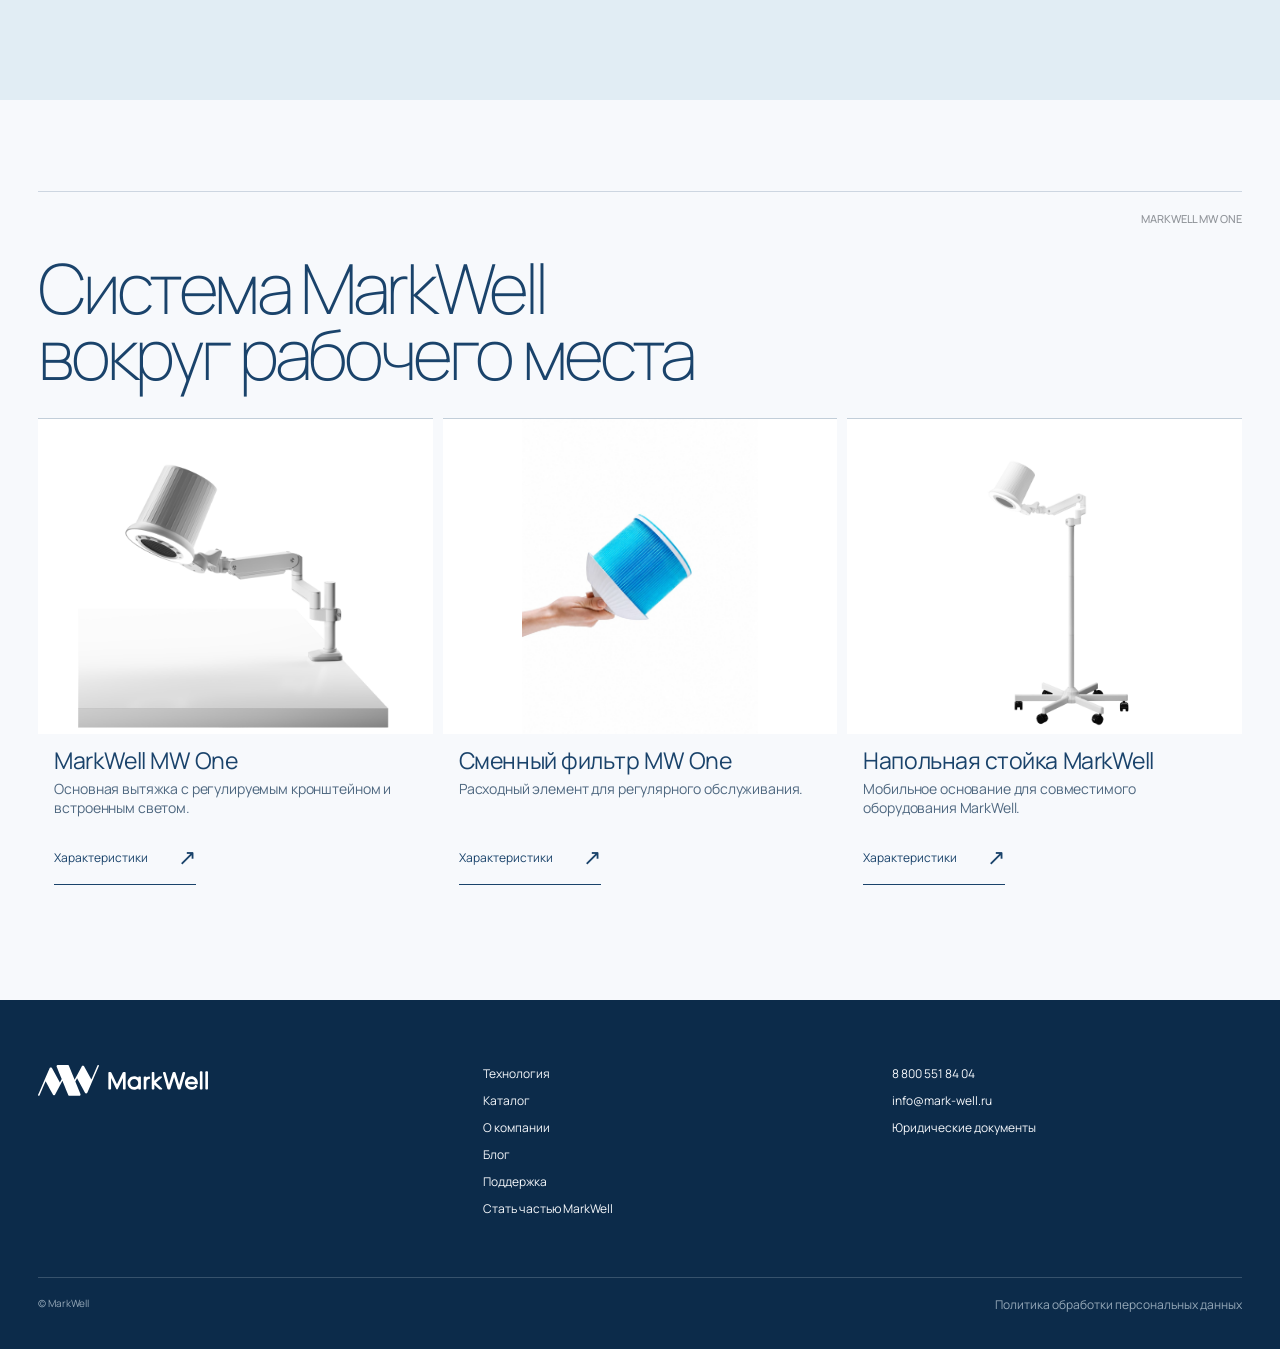
==== commit 00202693: "Clean up motor and filter product shots The motor sat in a light panel whose tone did not match the " ====
--- a/index.html
+++ b/index.html
@@ -199,7 +199,7 @@
 <strong>10</strong> уровней мощности</span>
 </div>
 <figure class="tz-power-photo">
-<img src="assets/engine-72w.jpg" alt="Двигатель MarkWell мощностью 72 Вт с фирменной маркировкой" loading="lazy" />
+<img src="assets/engine-72w.webp" alt="Двигатель MarkWell мощностью 72 Вт с фирменной маркировкой" loading="lazy" />
 </figure>
 </div>
 </div>
--- a/styles.css
+++ b/styles.css
@@ -34,7 +34,7 @@
   font: inherit;
 }
 
-.brand-section { padding: 70px var(--edge) 100px; color: var(--deep-ocean); background: var(--cloud-white); }
+.brand-section { padding: 70px var(--edge) 100px; color: var(--deep-ocean); background: var(--cloud-white); min-height:100svh; display:flex; flex-direction:column; justify-content:center; }
 .section-top { display: flex; justify-content: space-between; gap: 24px; align-items: center; border-top: 1px solid #1a436b30; padding-top: 20px; margin-bottom: 75px; }
 .brand-section h2, .closing h2 { margin: 0; font-size: clamp(44px, 5.8vw, 92px); font-weight: 200; line-height: .94; letter-spacing: -.03em; }
 .brand-section p { line-height: 1.3; letter-spacing: -.01em; }
@@ -1104,19 +1104,14 @@
 .tz-power .photo-placeholder small { color:rgba(225,237,244,.62); }
 .tz-power .photo-placeholder--wide { aspect-ratio:16/6; }
 .tz-power-layout > div:last-child { transform:translateY(clamp(-72px,-7svh,-40px)); }
-.tz-power-photo { position:relative; aspect-ratio:1.9/1; margin:clamp(18px,2vw,30px) 0 0; overflow:hidden; border:1px solid rgba(225,237,244,.3); background:linear-gradient(145deg,#f8fbfd 0%,#e5f1f7 100%); }
-.tz-power-photo img { position:absolute; top:50%; left:50%; display:block; width:min(68%,460px); height:auto; transform:translate(-50%,-56%); }
+.tz-power-photo { margin:clamp(18px,2vw,30px) 0 0; }
+.tz-power-photo img { display:block; width:min(100%,clamp(220px,34svh,360px)); height:auto; }
 
 @media(max-width:900px) {
   .tz-power-layout { grid-template-columns:1fr; }
   .tz-power-layout > div:last-child { transform:none; }
   .tz-power .photo-placeholder--wide { aspect-ratio:16/9; }
-  .tz-power-photo { aspect-ratio:16/9; }
-  .tz-power-photo img { width:min(82%,460px); }
-}
-
-@media(max-width:640px) {
-  .tz-power-photo { aspect-ratio:4/3; }
+  .tz-power-photo img { width:min(70%,300px); }
 }
 
 #control { padding-top:clamp(42px,4vw,64px); padding-bottom:clamp(58px,5.5vw,88px); background:var(--cloud-white); }
@@ -1225,14 +1220,14 @@
 #catalog .section-top { margin-bottom:clamp(34px,3.6vw,52px); }
 #catalog > h2 { margin:0; max-width:960px; font-size:clamp(50px,5.4vw,84px); line-height:.95; letter-spacing:-.055em; }
 #catalog .tz-products { display:grid; grid-template-columns:repeat(3,minmax(0,1fr)); gap:clamp(8px,.8vw,14px); margin-top:clamp(34px,3.8vw,56px); }
-#catalog .tz-products article { position:relative; display:grid; grid-template-rows:auto auto 1fr auto; min-width:0; padding-bottom:18px; border-top:1px solid rgba(26,67,107,.24); border-bottom:1px solid rgba(26,67,107,.24); }
+#catalog .tz-products article { position:relative; display:grid; grid-template-rows:auto auto 1fr auto; min-width:0; padding-bottom:18px; border-top:1px solid rgba(26,67,107,.24); }
 #catalog .tz-product-media { width:100%; height:auto; aspect-ratio:1 / 1.06; overflow:hidden; background:#fff; }
 #catalog .tz-products img { display:block; width:100%; height:100%; aspect-ratio:auto; object-fit:cover; background:#fff; transition:transform .8s cubic-bezier(.22,1,.36,1); }
 #catalog .tz-products article:nth-child(1) img { object-fit:contain; transform:none; }
-#catalog .tz-products article:nth-child(2) img { transform:scale(1.27); transform-origin:center 48%; }
+#catalog .tz-products article:nth-child(2) img { object-fit:contain; transform:none; }
 #catalog .tz-products article:nth-child(3) img { object-fit:contain; transform:none; }
 #catalog .tz-products article:hover:nth-child(1) img { transform:none; }
-#catalog .tz-products article:hover:nth-child(2) img { transform:scale(1.31); }
+#catalog .tz-products article:hover:nth-child(2) img { transform:none; }
 #catalog .tz-products article:hover:nth-child(3) img { transform:none; }
 #catalog .tz-products h3,#catalog .tz-products p,#catalog .tz-products .text-link { margin-left:16px; margin-right:16px; }
 #catalog .tz-products h3 { margin-top:18px; margin-bottom:8px; font-size:clamp(21px,1.8vw,28px); line-height:1.05; }
@@ -1278,16 +1273,10 @@
 
 /* Desktop story rhythm: every chapter occupies exactly one viewport. */
 @media (min-width: 821px) {
-  html { scroll-snap-type:y proximity; }
-
   .hero,
   .tz-section {
     width:100%;
-    height:100svh;
     min-height:100svh;
-    max-height:100svh;
-    scroll-snap-align:start;
-    scroll-snap-stop:always;
   }
 
   .tz-section {
@@ -1309,7 +1298,8 @@
   }
 
   #real-work .section-heading { margin-bottom:clamp(28px,4.5svh,48px); }
-  #real-work .tz-videos video { height:clamp(320px,46svh,460px); aspect-ratio:9 / 14; }
+  #real-work .tz-video-item { flex:0 0 auto; }
+  #real-work .tz-videos video { width:auto; height:clamp(360px,52svh,520px); aspect-ratio:9 / 14; }
 
   .tz-power-layout { flex:1; min-height:0; margin-top:clamp(10px,1.5svh,18px); }
   #power h2 { font-size:clamp(50px,min(6.5vw,9.8svh),92px); }
@@ -1370,6 +1360,7 @@
 .page-menu { display:none; border:1px solid rgba(255,255,255,.35); background:none; color:inherit; padding:10px 14px; }
 .page-main { overflow:hidden; overflow:clip; }
 .page-hero { min-height:62vh; padding:110px var(--edge) 80px; display:grid; grid-template-columns:minmax(0,1.3fr) minmax(280px,.7fr); gap:8vw; align-items:end; background:var(--cloud-white); }
+.blog-hero { min-height:auto; padding:70px var(--edge) 48px; }
 .page-kicker,.block-index { margin:0 0 24px; font-size:11px; text-transform:uppercase; letter-spacing:.1em; }
 .page-hero h1 { max-width:12ch; margin:0; font-size:clamp(58px,8vw,132px); font-weight:200; line-height:.91; letter-spacing:-.055em; }
 .page-hero__intro { max-width:520px; margin:0 0 8px; font-size:clamp(16px,1.4vw,21px); line-height:1.42; }
@@ -1422,6 +1413,9 @@
 @media(max-width:760px){ .page-hero,.page-section__head,.product-page-grid,.support-layout-full { grid-template-columns:1fr; }.page-hero{min-height:auto;padding-top:75px}.page-hero h1{font-size:58px}.content-grid,.document-list,.purchase-row,.site-footer__grid{grid-template-columns:1fr}.blog-item{grid-template-columns:70px 1fr}.blog-item p{grid-column:2}.process-list{grid-template-columns:1fr 1fr}.site-footer__bottom{flex-direction:column}.page-section{padding-top:65px;padding-bottom:75px} }
 
 /* Company page */
+.company-hero__aside { display:flex; flex-direction:column; gap:clamp(20px,2.4vw,32px); min-width:0; }
+.company-hero__visual { display:block; width:100%; max-width:460px; height:min(58svh,560px); margin:0; overflow:hidden; background:var(--ice-cloud); }
+.company-hero__visual img { display:block; width:100%; height:100%; object-fit:cover; object-position:center 30%; }
 .company-top { display:flex; justify-content:space-between; align-items:center; gap:24px; margin-bottom:clamp(40px,4.5vw,68px); padding-top:20px; border-top:1px solid rgba(26,67,107,.22); }
 .page-section.company-story,.page-section.company-process,.page-section.company-production,.page-section.company-documents { padding-top:clamp(42px,4vw,64px); padding-bottom:clamp(64px,6vw,100px); border-top:0; }
 .company-top .block-index { display:flex; align-items:center; gap:12px; margin:0; font-weight:500; letter-spacing:.08em; }
@@ -1452,12 +1446,12 @@
 .company-fact--text p { margin-top:auto; padding-top:clamp(28px,3vw,48px); color:var(--cloud-white); font-size:clamp(17px,1.45vw,22px); line-height:1.3; letter-spacing:-.01em; }
 
 .company-steps { display:grid; grid-template-columns:repeat(6,minmax(0,1fr)); margin:clamp(48px,5vw,80px) 0 0; padding:0; list-style:none; border-top:1px solid rgba(26,67,107,.3); border-bottom:1px solid rgba(26,67,107,.14); }
-.company-steps li { display:flex; flex-direction:column; justify-content:space-between; min-width:0; min-height:clamp(190px,15vw,250px); padding:18px clamp(14px,1.4vw,24px) 22px; }
+.company-steps li { position:relative; display:flex; align-items:center; min-width:0; min-height:clamp(150px,11vw,190px); padding:18px clamp(14px,1.4vw,24px) 22px; }
 .company-steps li:first-child { padding-left:0; }
 .company-steps li + li { border-left:1px solid rgba(26,67,107,.14); }
-.company-steps span { color:rgba(26,67,107,.5); font-size:clamp(36px,3.4vw,56px); font-weight:200; line-height:1; letter-spacing:-.04em; }
-.company-steps p { margin:0; font-size:clamp(15px,1.2vw,19px); line-height:1.2; letter-spacing:-.01em; }
-.company-steps li:last-child span { color:var(--deep-ocean); }
+.company-steps p { margin:0; font-size:clamp(20px,2vw,30px); font-weight:200; line-height:1.08; letter-spacing:-.03em; }
+.company-steps li:not(:last-child)::before { content:""; position:absolute; top:50%; left:100%; width:26px; height:26px; transform:translate(-50%,-50%); border:1px solid rgba(26,67,107,.26); border-radius:50%; background:var(--cloud-white); z-index:2; }
+.company-steps li:not(:last-child)::after { content:""; position:absolute; top:50%; left:100%; width:8px; height:12px; transform:translate(-50%,-50%); background-color:rgba(26,67,107,.6); -webkit-mask:url("data:image/svg+xml,%3Csvg xmlns='http://www.w3.org/2000/svg' viewBox='0 0 8 12'%3E%3Cpath d='M1.4 1l5 5-5 5' fill='none' stroke='%23000' stroke-width='1.3' stroke-linecap='round' stroke-linejoin='round'/%3E%3C/svg%3E") no-repeat center / contain; mask:url("data:image/svg+xml,%3Csvg xmlns='http://www.w3.org/2000/svg' viewBox='0 0 8 12'%3E%3Cpath d='M1.4 1l5 5-5 5' fill='none' stroke='%23000' stroke-width='1.3' stroke-linecap='round' stroke-linejoin='round'/%3E%3C/svg%3E") no-repeat center / contain; z-index:3; }
 
 .company-split { display:grid; grid-template-columns:1fr 1fr; border-top:1px solid rgba(26,67,107,.22); border-bottom:1px solid rgba(26,67,107,.22); }
 .company-statement { display:grid; grid-template-rows:auto 1fr auto; gap:clamp(36px,4vw,64px); min-width:0; padding:clamp(24px,2.6vw,40px) clamp(24px,3.5vw,60px) clamp(28px,3vw,46px); }
@@ -1480,33 +1474,24 @@
 @media (min-width:821px) {
   body:has(.company-story) .page-hero {
     width:100%;
-    height:calc(100svh - 92px);
     min-height:calc(100svh - 92px);
-    max-height:calc(100svh - 92px);
     padding-top:clamp(48px,6svh,78px);
     padding-bottom:clamp(48px,7svh,82px);
-    scroll-snap-align:start;
-    scroll-snap-stop:always;
   }
 
   body:has(.company-story) .page-section {
     display:flex;
     flex-direction:column;
     width:100%;
-    height:100svh;
     min-height:100svh;
-    max-height:100svh;
     padding-top:clamp(26px,3.4svh,44px);
     padding-bottom:clamp(30px,4svh,52px);
-    scroll-snap-align:start;
-    scroll-snap-stop:always;
   }
 
   body:has(.company-story) .company-top { flex:0 0 auto; margin-bottom:clamp(22px,3.2svh,40px); }
   body:has(.company-story) .company-head { flex:0 0 auto; }
   body:has(.company-story) .company-facts { flex:1; min-height:0; margin-top:clamp(30px,5svh,56px); }
-  body:has(.company-story) .company-steps { flex:1; min-height:0; margin-top:clamp(30px,5svh,54px); }
-  body:has(.company-story) .company-steps li { min-height:0; }
+  body:has(.company-story) .company-steps { flex:0 0 auto; margin:auto 0; }
   body:has(.company-story) .company-split { flex:1; min-height:0; }
   body:has(.company-story) .company-docs { flex:1; min-height:0; margin-top:clamp(24px,3.5svh,42px); }
   body:has(.company-story) .company-doc { min-height:0; }
@@ -1519,6 +1504,8 @@
   .company-steps { grid-template-columns:repeat(3,minmax(0,1fr)); }
   .company-steps li:nth-child(4) { padding-left:0; border-left:0; }
   .company-steps li:nth-child(n+4) { border-top:1px solid rgba(26,67,107,.14); }
+  .company-steps li:nth-child(3)::before,
+  .company-steps li:nth-child(3)::after { display:none; }
   .company-facts { grid-template-columns:1fr 1fr; }
   .company-fact--text { grid-column:1 / -1; padding-left:0; border-left:0 !important; border-top:1px solid rgba(157,213,239,.3); margin-top:30px; }
   .company-fact--text p { padding-top:0; margin-top:22px; max-width:640px; }
@@ -1536,6 +1523,10 @@
   .company-steps li:nth-child(n) { padding-left:clamp(14px,4vw,20px); border-left:1px solid rgba(26,67,107,.14); border-top:0; }
   .company-steps li:nth-child(odd) { padding-left:0; border-left:0; }
   .company-steps li:nth-child(n+3) { border-top:1px solid rgba(26,67,107,.14); }
+  .company-steps li:nth-child(3)::before,
+  .company-steps li:nth-child(3)::after { display:block; }
+  .company-steps li:nth-child(even)::before,
+  .company-steps li:nth-child(even)::after { display:none; }
   .company-statement,.company-statement:first-child { padding:26px 0 32px; }
   .company-statement + .company-statement { border-left:0; border-top:1px solid rgba(26,67,107,.22); }
   .page-section .company-statement h2 { font-size:42px; }
@@ -1594,10 +1585,11 @@
 .faq-group details:last-child { border-bottom:1px solid rgba(26,67,107,.22); }
 .faq-group summary { position:relative; display:block; padding:20px 56px 20px 0; font-size:clamp(16px,1.25vw,19px); line-height:1.3; letter-spacing:-.01em; cursor:pointer; list-style:none; transition:color .2s ease; }
 .faq-group summary::-webkit-details-marker { display:none; }
-.faq-group summary::before,.faq-group summary::after { content:""; position:absolute; top:50%; right:12px; width:14px; height:1px; background:currentColor; transition:transform .35s cubic-bezier(.22,1,.36,1); }
-.faq-group summary::after { transform:rotate(90deg); }
-.faq-group details[open] summary::after { transform:rotate(0); }
+.faq-group summary::before { content:""; position:absolute; top:50%; right:12px; width:32px; height:32px; margin-top:-16px; border-radius:50%; border:1px solid rgba(26,67,107,.28); transition:border-color .25s ease, background-color .25s ease; }
+.faq-group summary::after { content:""; position:absolute; top:50%; right:24px; width:14px; height:9px; margin-top:-13px; background-color:currentColor; -webkit-mask:url("data:image/svg+xml,%3Csvg xmlns='http://www.w3.org/2000/svg' viewBox='0 0 14 9'%3E%3Cpath d='M1 1l6 6 6-6' fill='none' stroke='%23000' stroke-width='1.6' stroke-linecap='round' stroke-linejoin='round'/%3E%3C/svg%3E") no-repeat center / contain; mask:url("data:image/svg+xml,%3Csvg xmlns='http://www.w3.org/2000/svg' viewBox='0 0 14 9'%3E%3Cpath d='M1 1l6 6 6-6' fill='none' stroke='%23000' stroke-width='1.6' stroke-linecap='round' stroke-linejoin='round'/%3E%3C/svg%3E") no-repeat center / contain; transition:transform .35s cubic-bezier(.22,1,.36,1); }
+.faq-group details[open] summary::after { transform:rotate(180deg); }
 .faq-group summary:hover { color:var(--atlantic-blue); }
+.faq-group summary:hover::before,.faq-group details[open] summary::before { border-color:var(--atlantic-blue); }
 .faq-answer { max-width:680px; padding:0 56px 24px 0; color:#4f6880; font-size:clamp(15px,1.05vw,16px); line-height:1.55; }
 .faq-answer p { margin:0; }
 .faq-answer p + p,.faq-answer p + ul,.faq-answer p + ol,.faq-answer ul + p,.faq-answer ol + p { margin-top:12px; }
